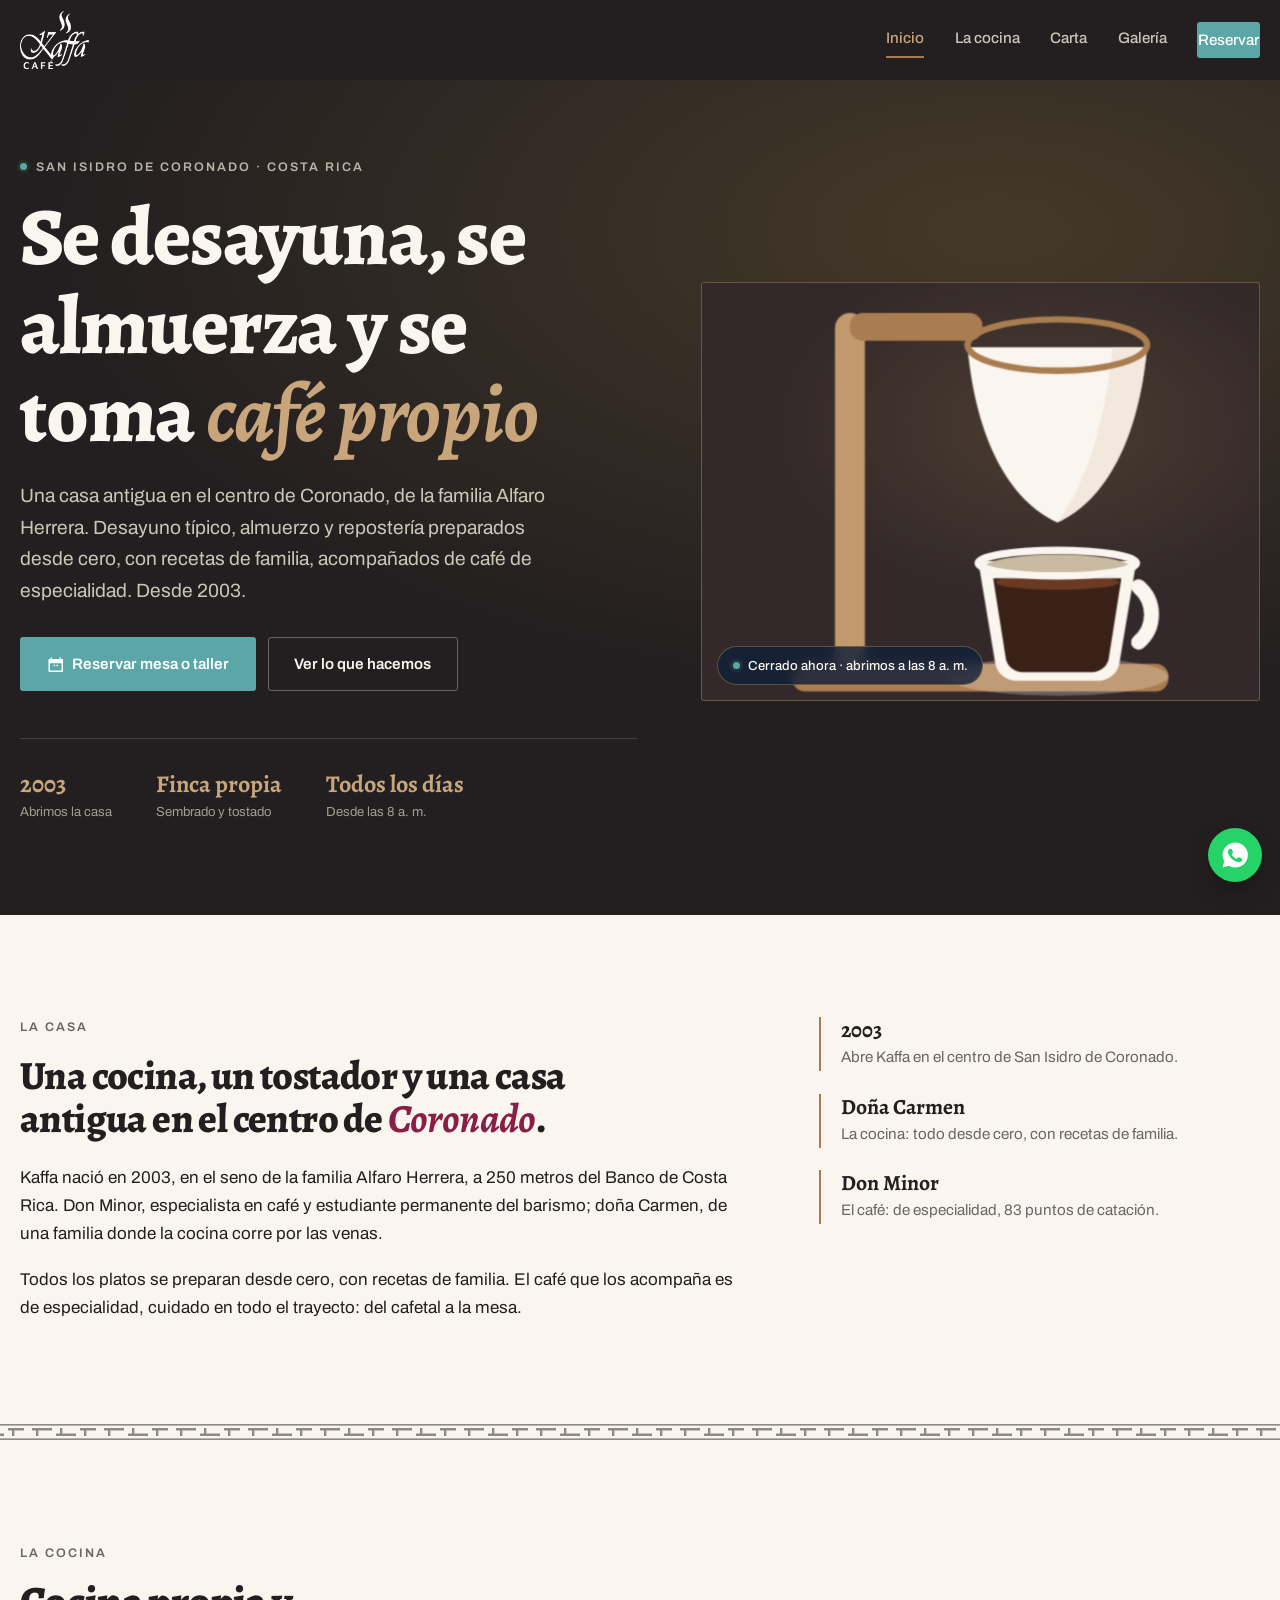
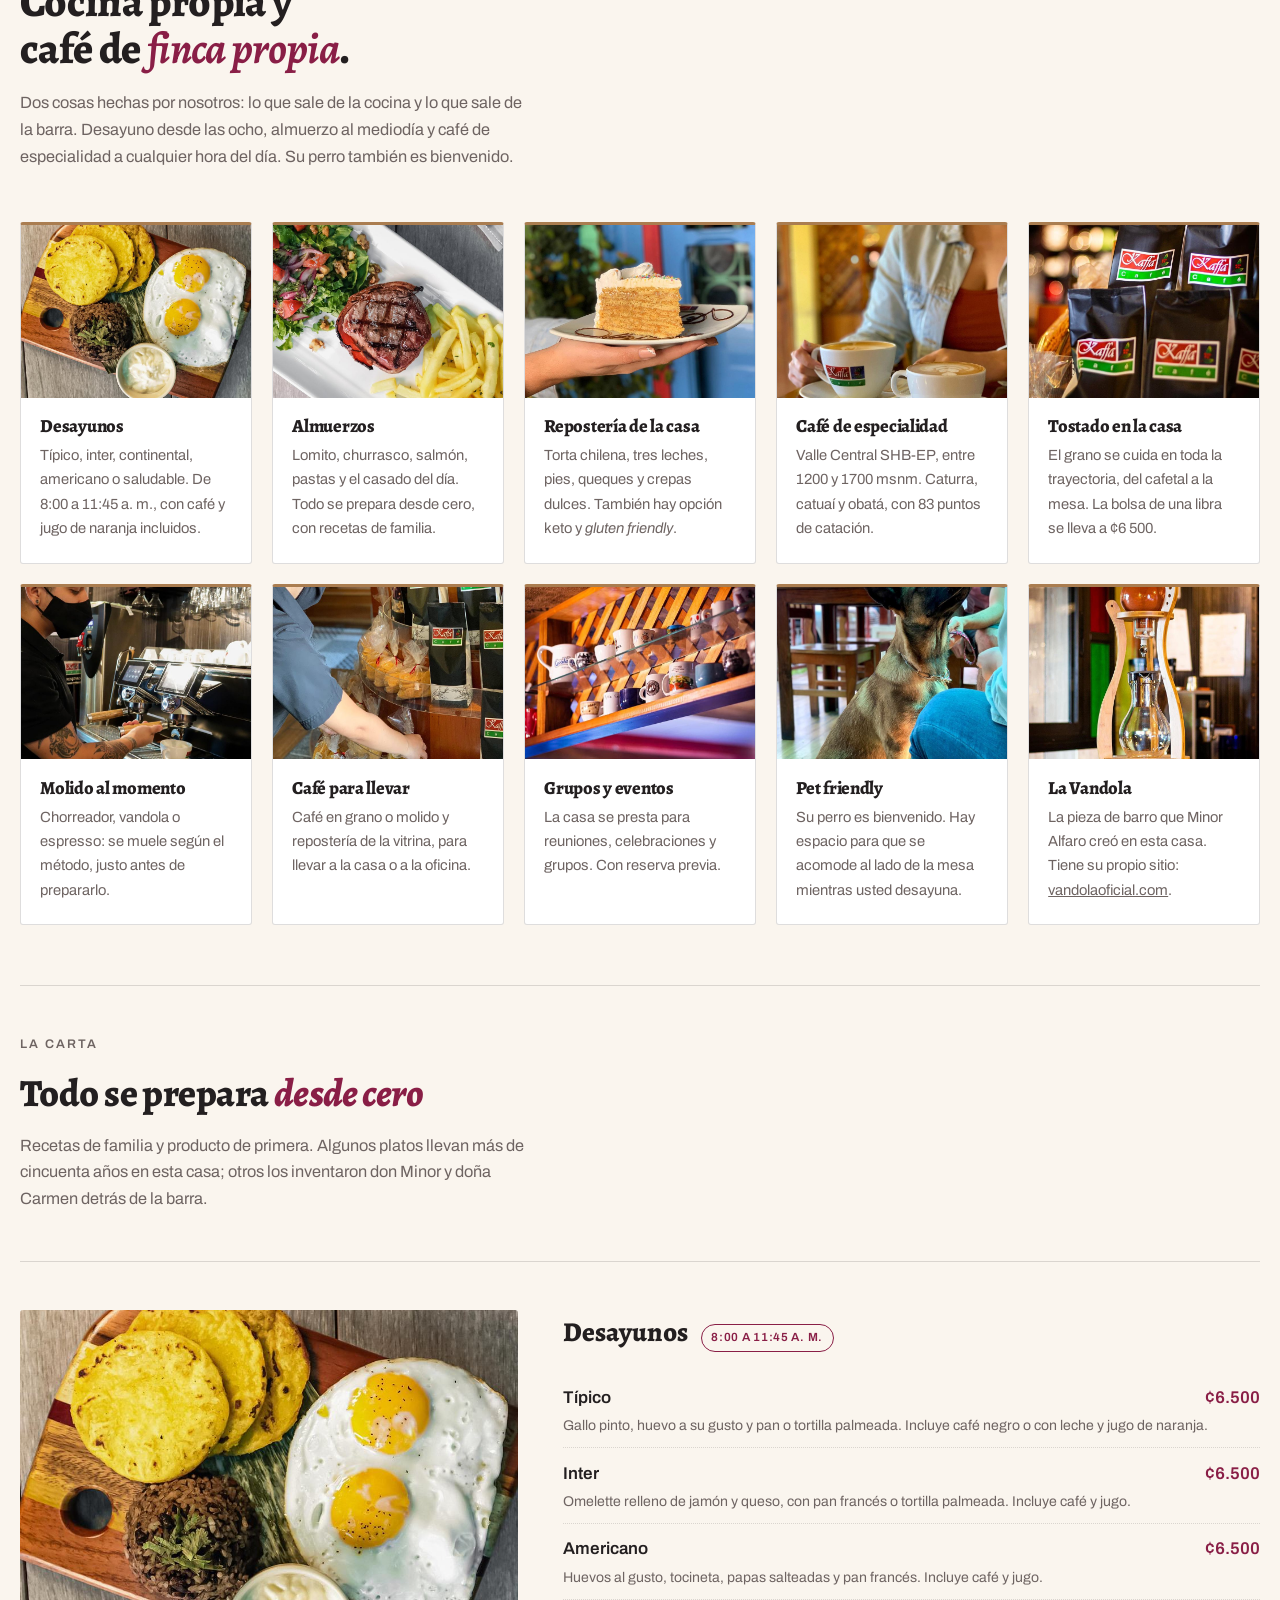
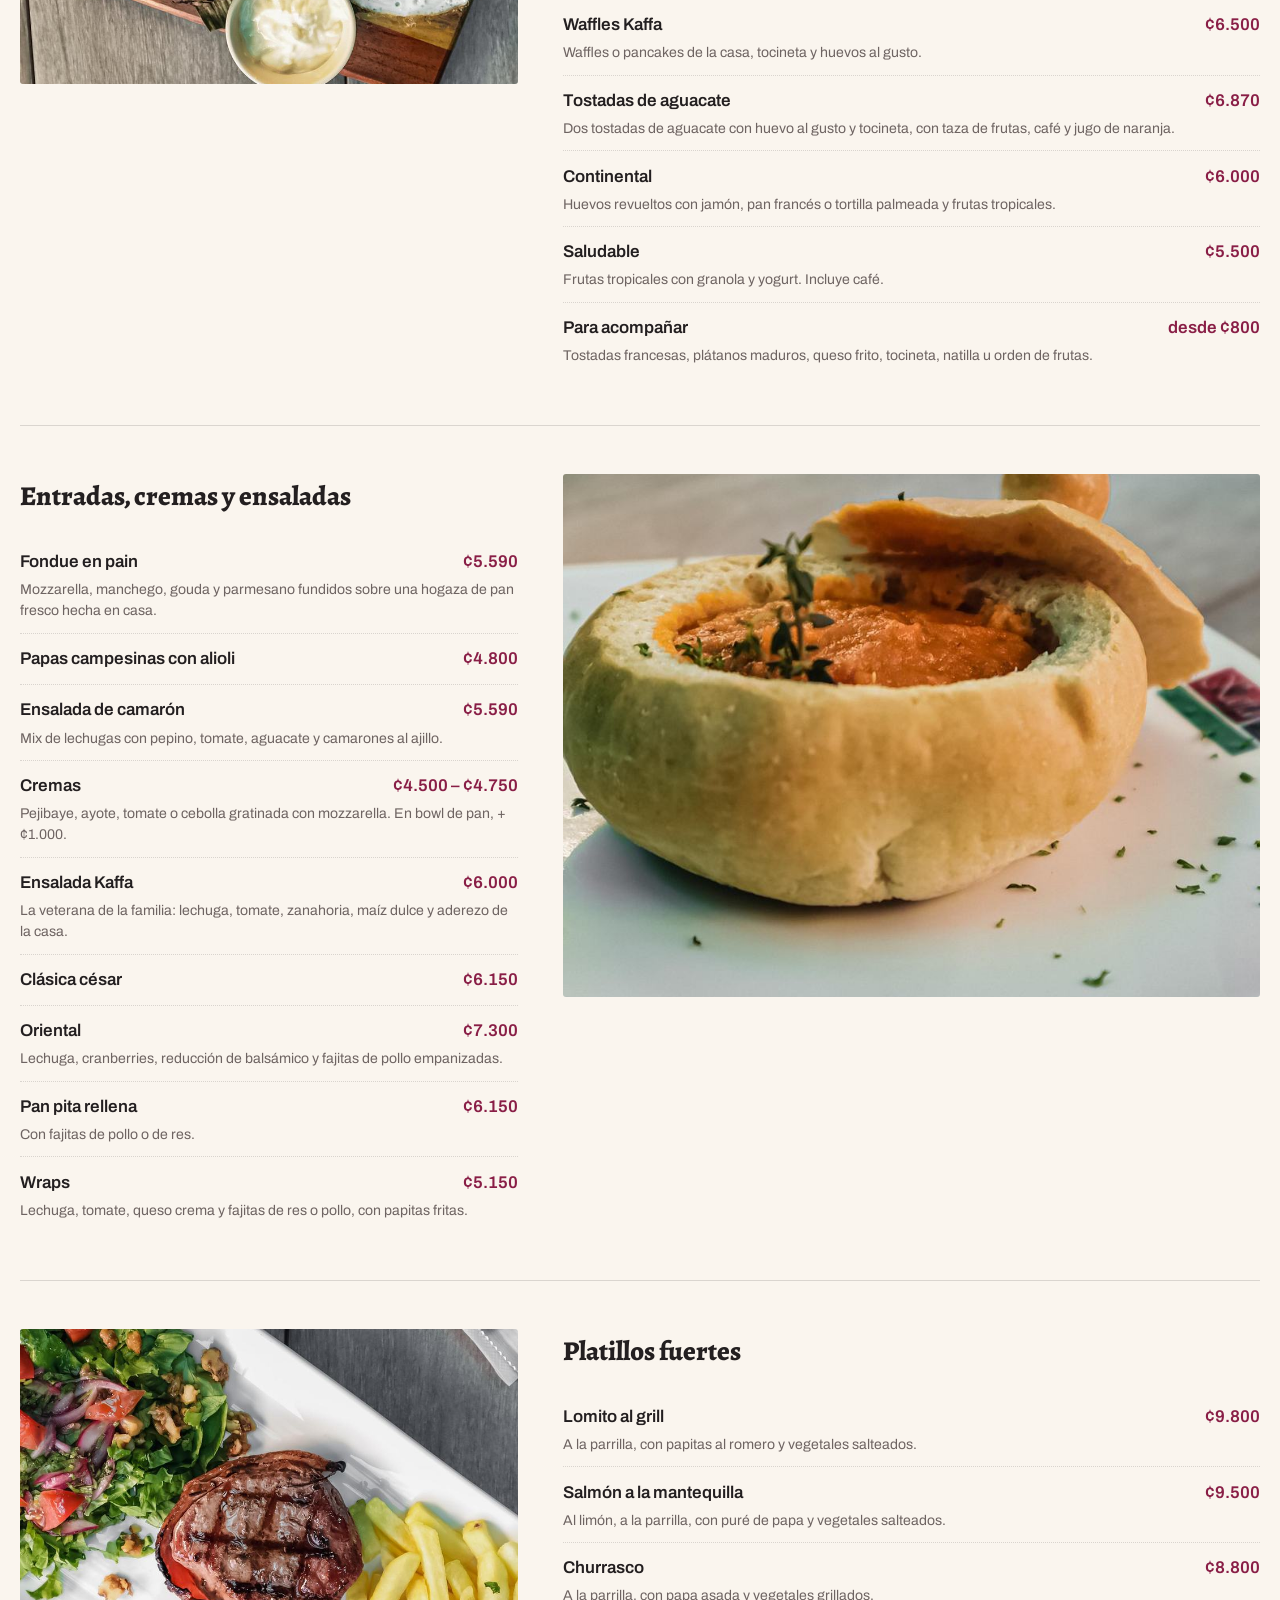
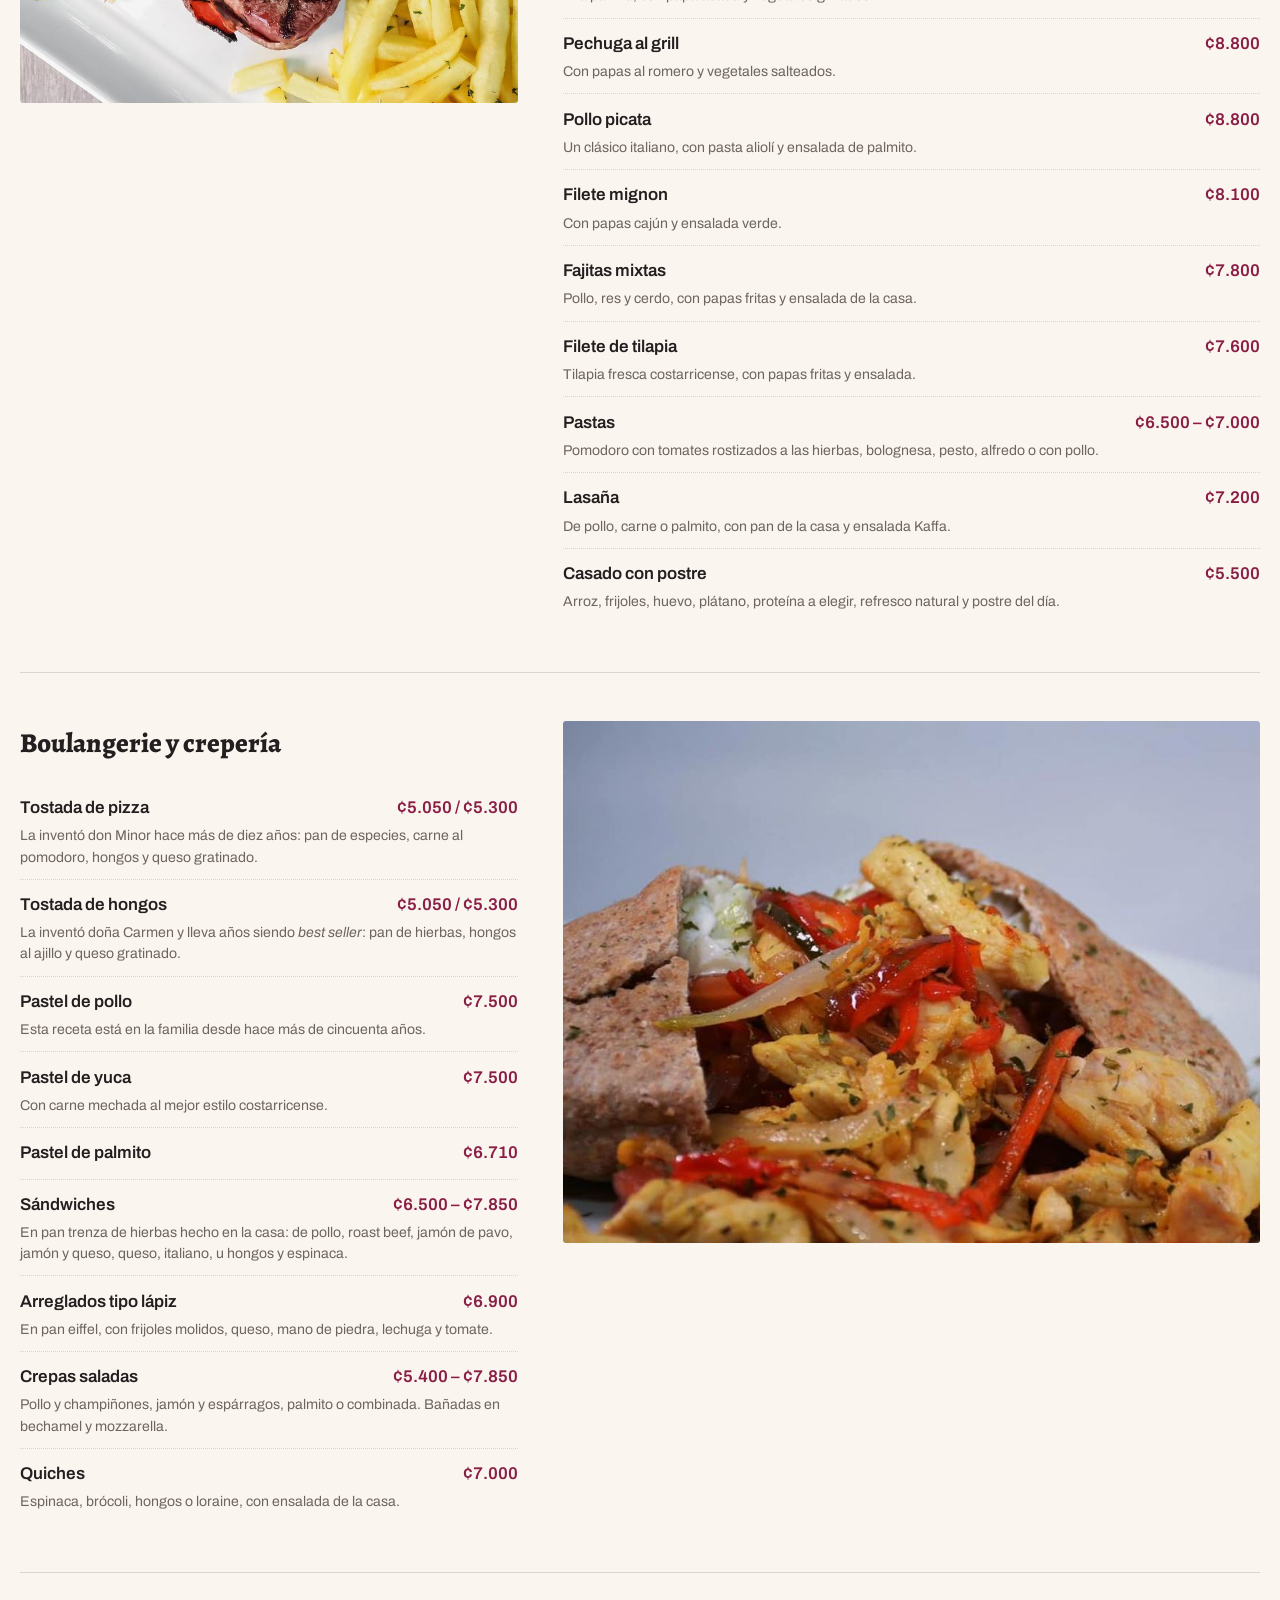
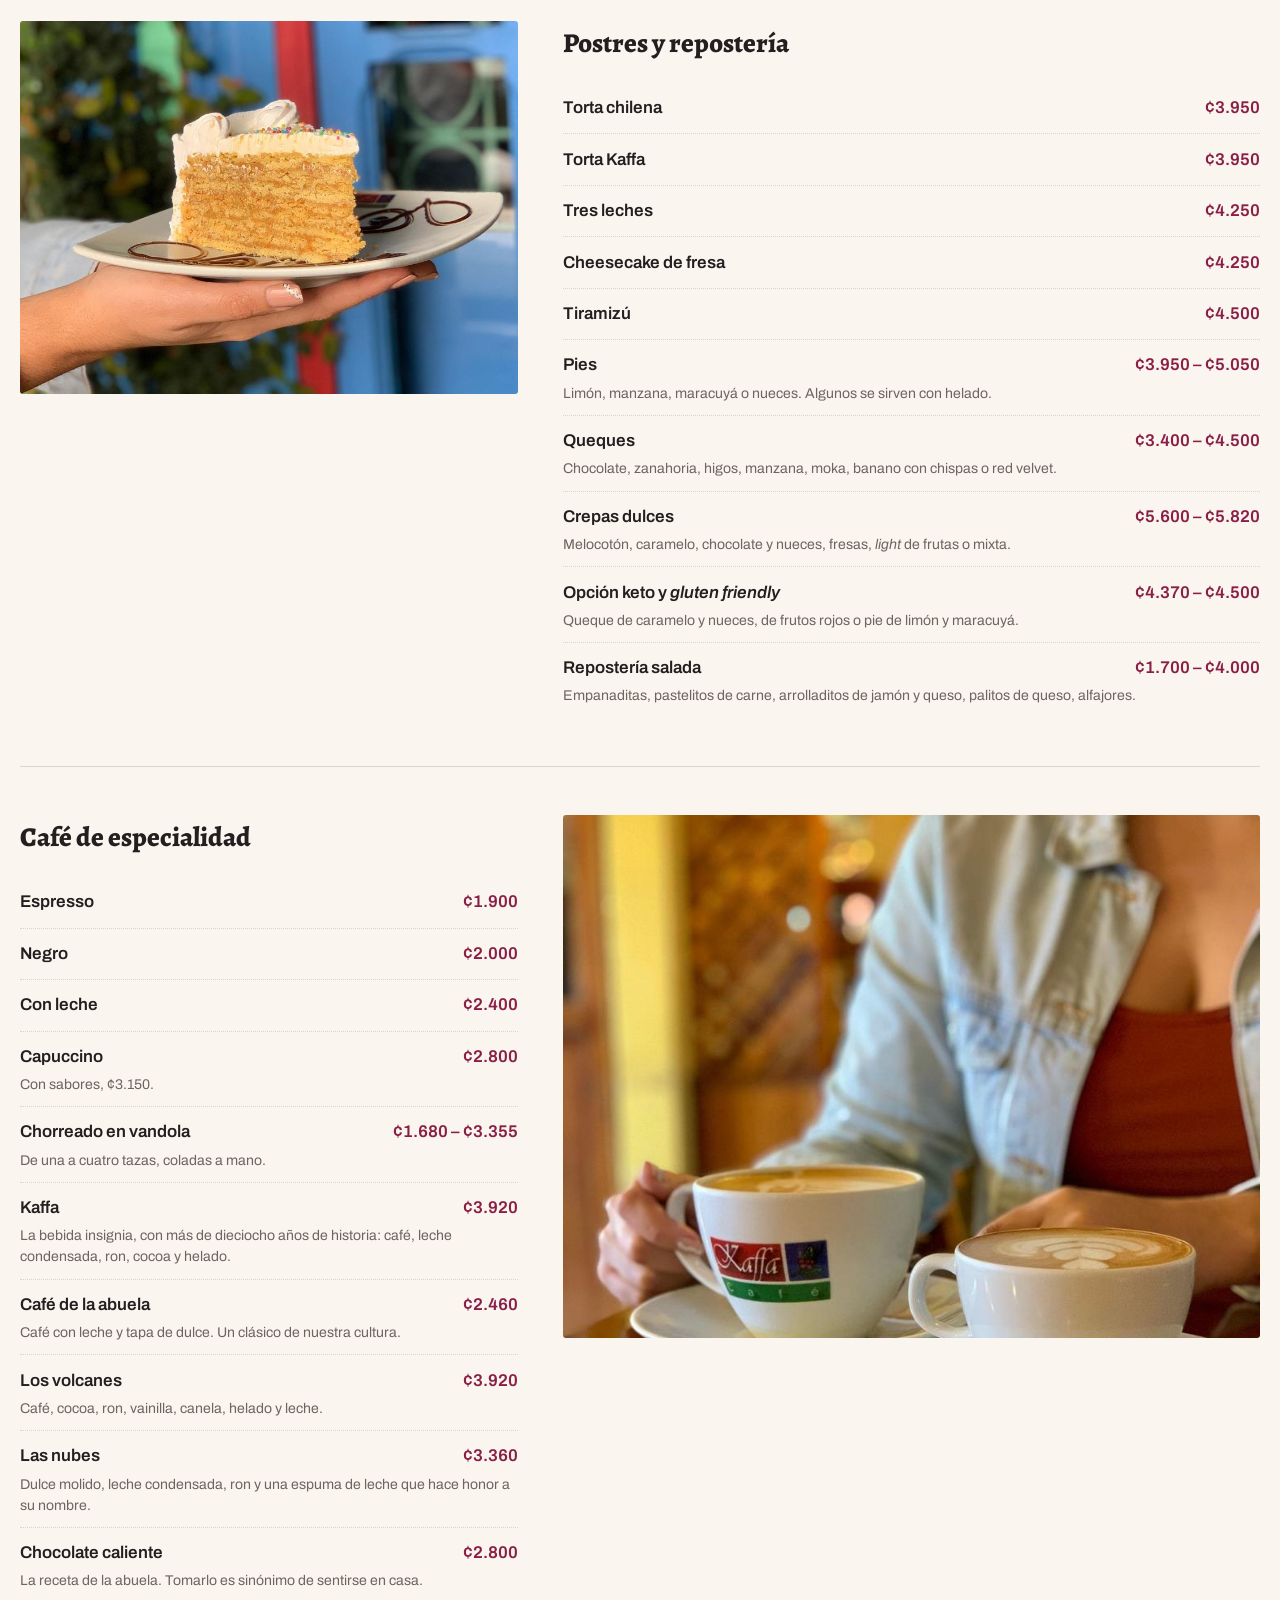
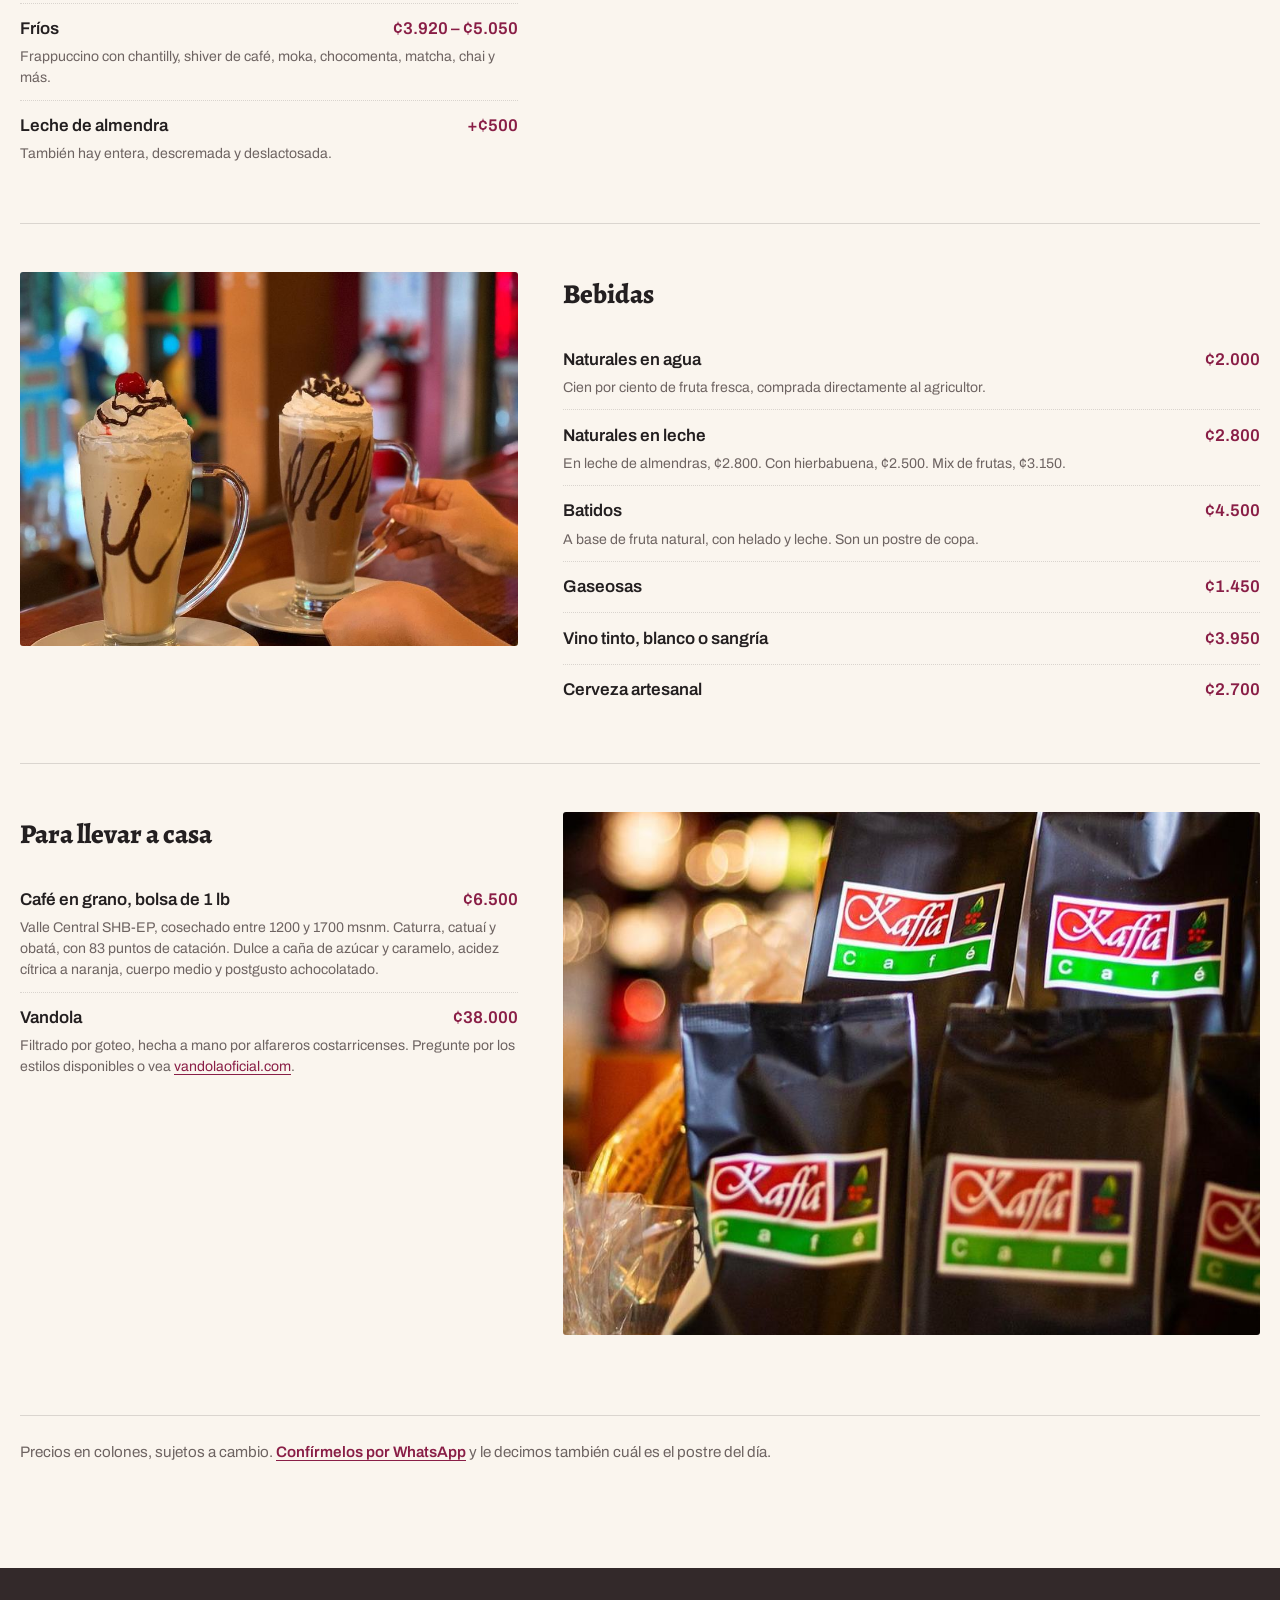
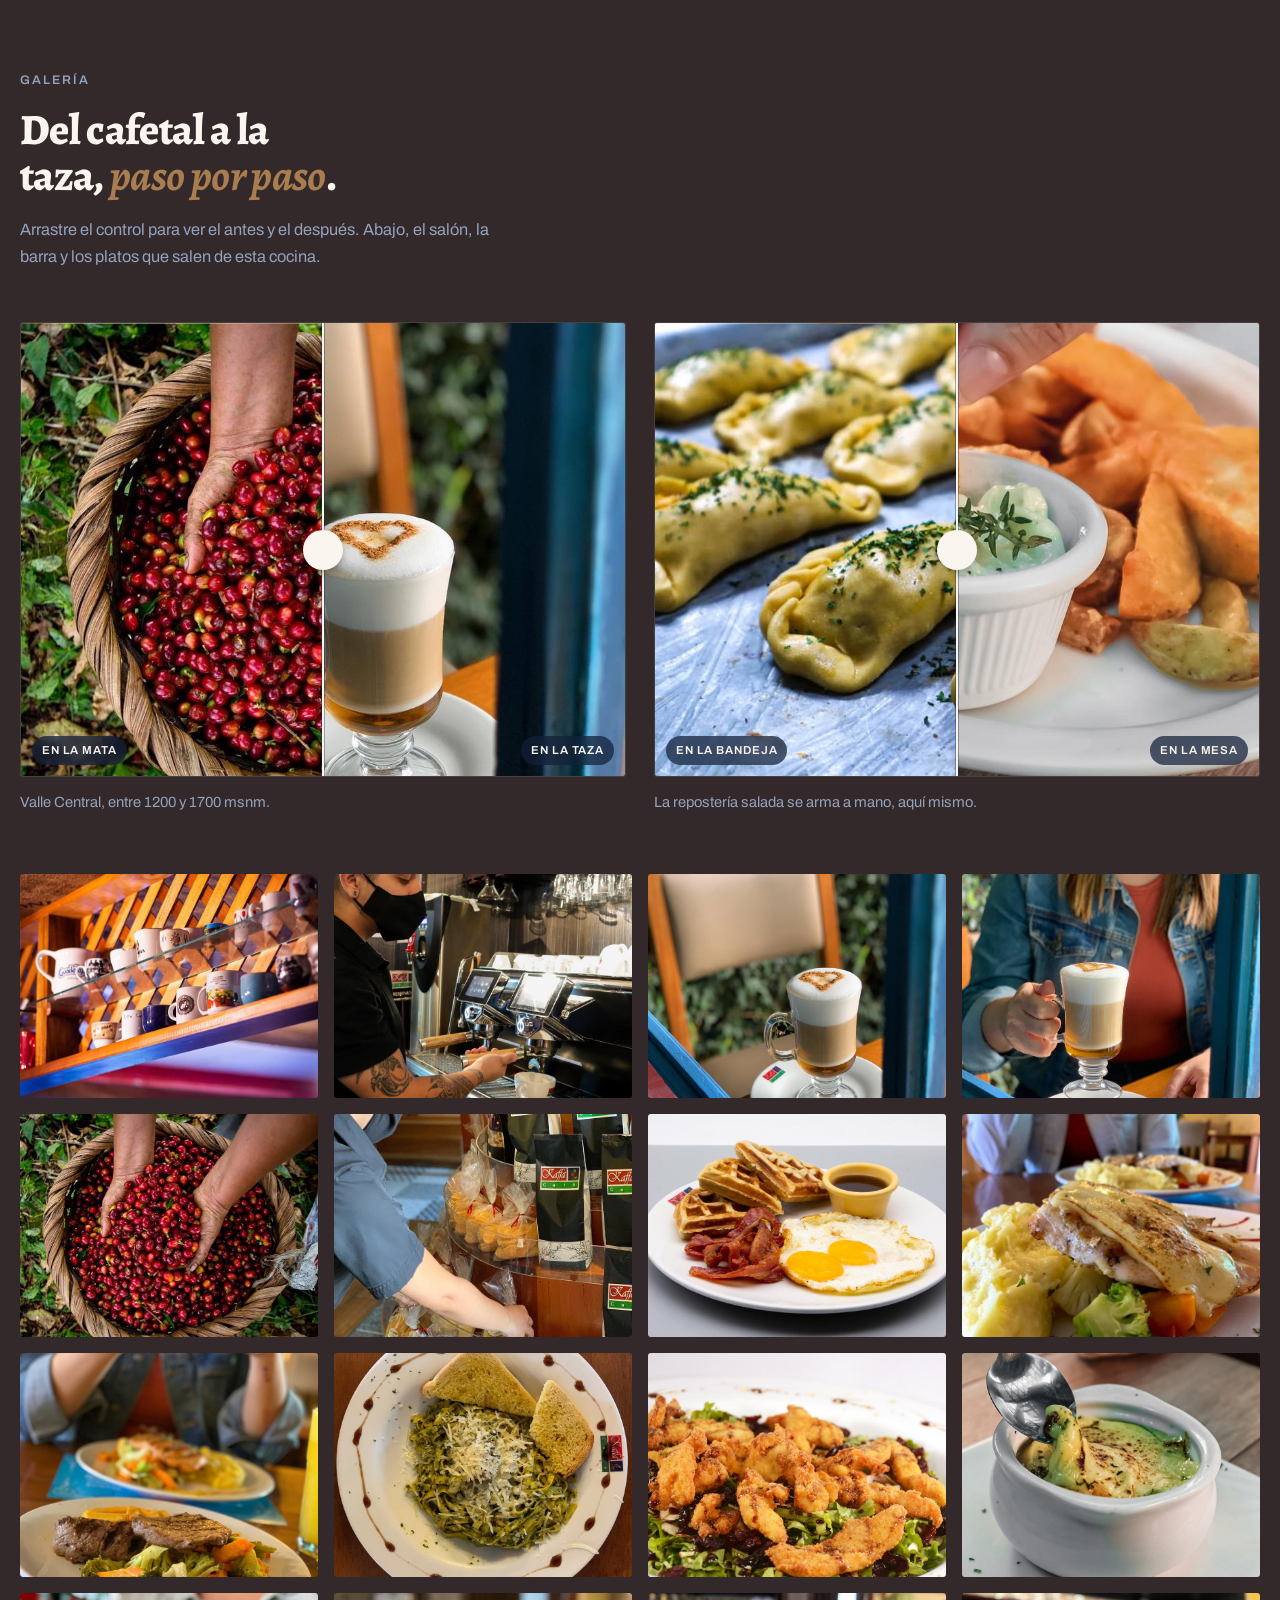
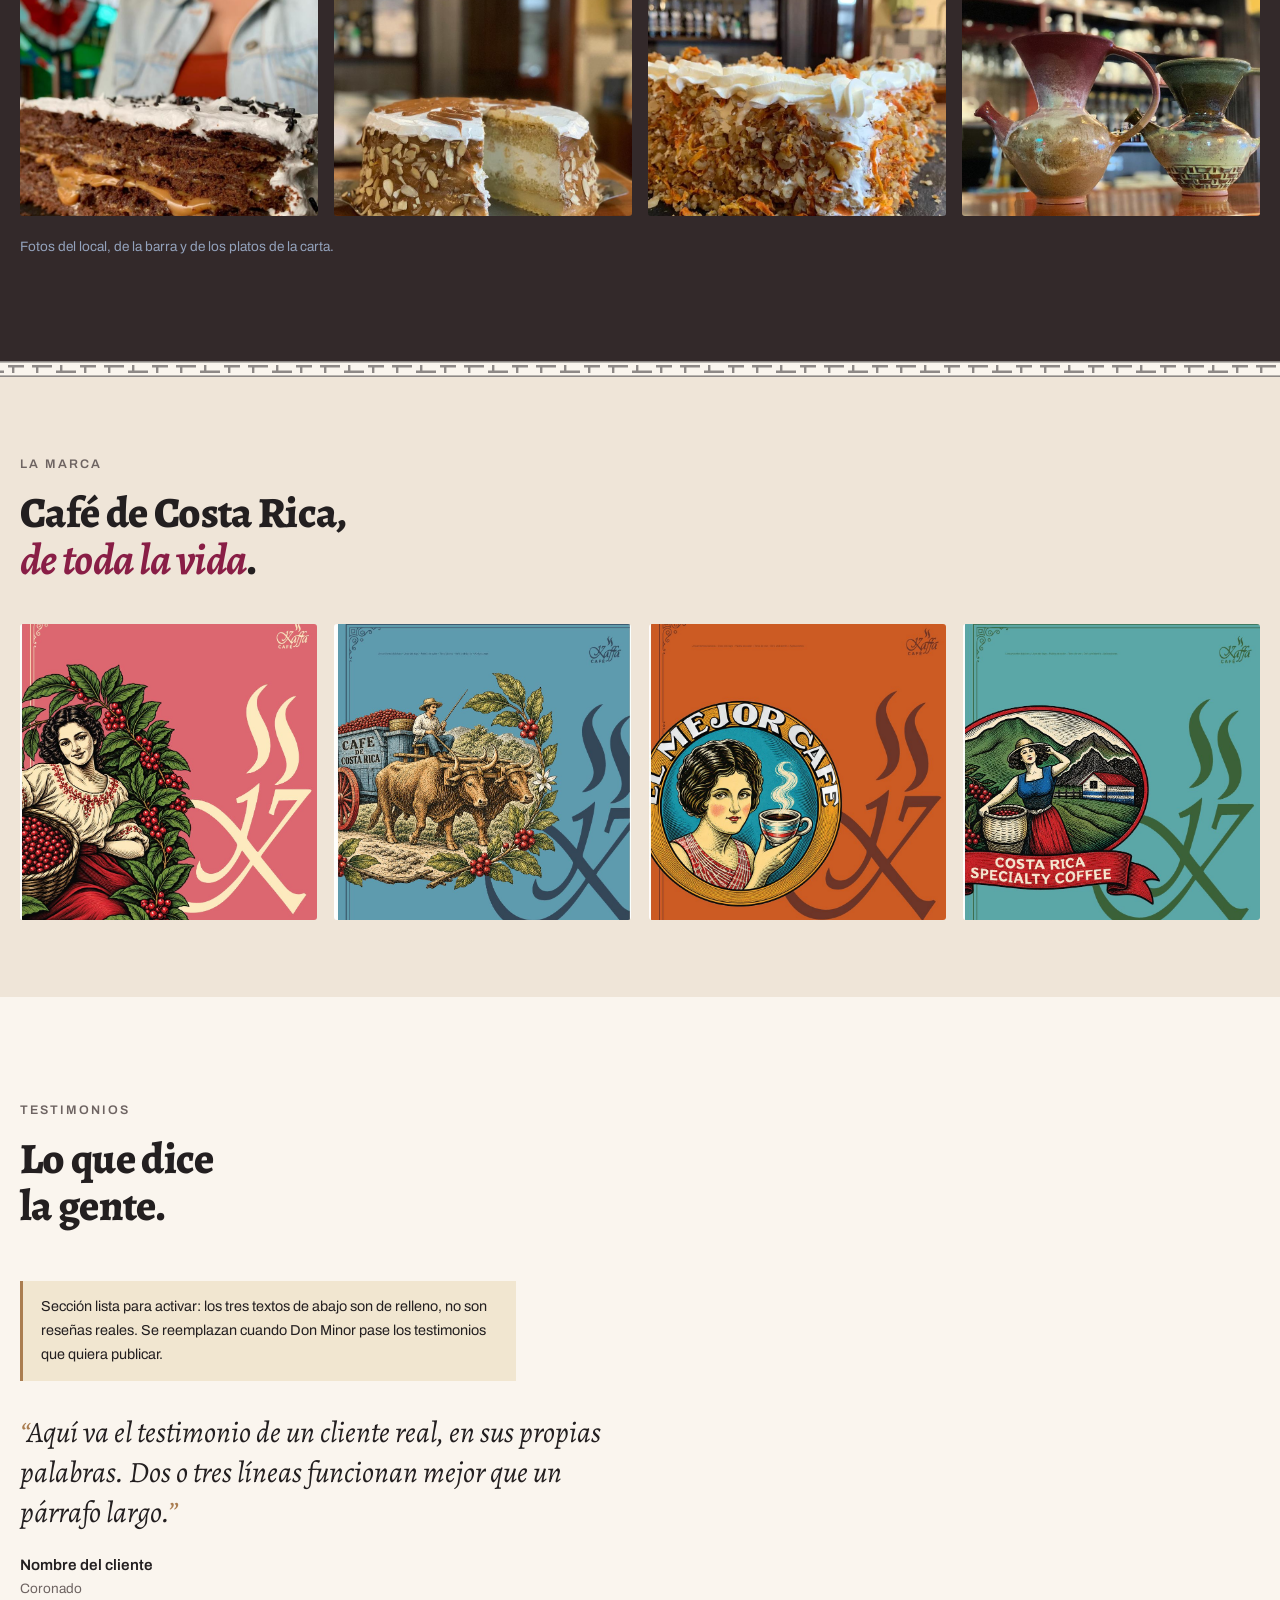
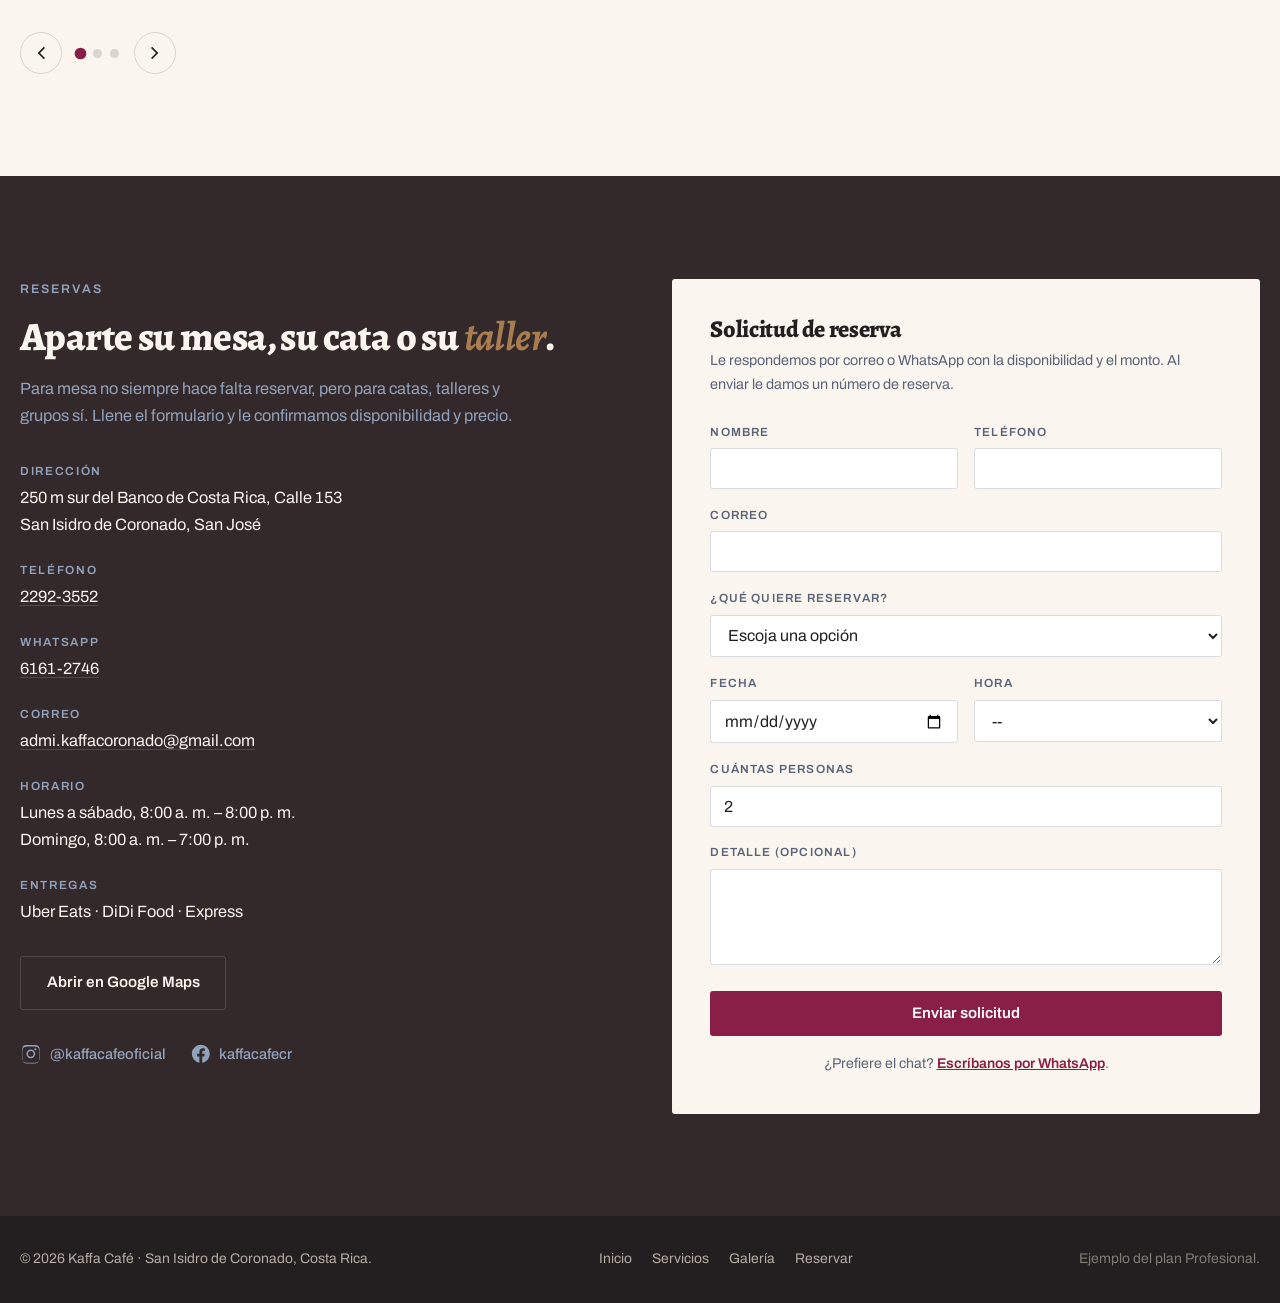
==== index.html @ 851f8b22 "Pone las fotos, la carta y la paleta de verdad de Kaffa Llegaron el menú oficial y las fotos del loc" ====
<!DOCTYPE html>
<html lang="es-CR">
<head>
<meta charset="utf-8">
<meta name="viewport" content="width=device-width, initial-scale=1">

<!-- ====== SEO con metadatos y encabezados por sección (plan Profesional) ====== -->
<title>Kaffa Café — Desayunos, almuerzos y café de finca propia en Coronado</title>
<meta name="description" content="Kaffa Café, en el centro de San Isidro de Coronado desde 2003. Desayunos, almuerzos, repostería y crepería preparados desde cero, con café de especialidad del Valle Central de 83 puntos. Pet friendly. Reservá su mesa en línea.">
<meta name="keywords" content="restaurante Coronado, desayunos San Isidro de Coronado, almuerzo Coronado, café de especialidad Costa Rica, repostería casera, café de finca propia">
<meta name="author" content="Kaffa Café">
<meta name="robots" content="index, follow">
<meta name="theme-color" content="#231F20">
<link rel="canonical" href="https://kaffacafecr.com/">

<meta property="og:type" content="website">
<meta property="og:locale" content="es_CR">
<meta property="og:site_name" content="Kaffa Café">
<meta property="og:title" content="Kaffa Café — Desayunos, almuerzos y café de finca propia">
<meta property="og:description" content="Se desayuna, se almuerza y se toma café de finca propia, en una casa antigua del centro de Coronado. Desde 2003.">
<meta property="og:url" content="https://kaffacafecr.com/">
<meta property="og:image" content="https://kaffacafecr.com/assets/img/og.jpg">
<meta property="og:image:width" content="1200">
<meta property="og:image:height" content="630">
<meta property="og:image:alt" content="Dos tazas de café de Kaffa Café servidas en la barra">
<meta name="twitter:card" content="summary_large_image">
<meta name="twitter:title" content="Kaffa Café — Coronado, Costa Rica">
<meta name="twitter:description" content="Desayunos, almuerzos y repostería de la casa, con café de finca propia. Coronado, Costa Rica.">
<meta name="twitter:image" content="https://kaffacafecr.com/assets/img/og.jpg">

<link rel="icon" href="data:image/svg+xml,%3Csvg xmlns='http://www.w3.org/2000/svg' viewBox='0 0 64 64'%3E%3Crect width='64' height='64' rx='8' fill='%23231F20'/%3E%3Cpath d='M26 46c0-8 8-10 8-16s-6-8-6-14' stroke='%23FAF5EE' stroke-width='4' fill='none' stroke-linecap='round'/%3E%3Cpath d='M38 46c0-8 8-10 8-16s-6-8-6-14' stroke='%23CC5B23' stroke-width='4' fill='none' stroke-linecap='round'/%3E%3C/svg%3E">

<link rel="preconnect" href="https://fonts.googleapis.com">
<link rel="preconnect" href="https://fonts.gstatic.com" crossorigin>
<link href="https://fonts.googleapis.com/css2?family=Alegreya:ital,wght@0,400;0,700;0,800;1,400;1,700&family=Archivo:wght@400;500;600;700&family=Yellowtail&display=swap" rel="stylesheet">
<link rel="stylesheet" href="assets/css/estilos.css">
</head>
<body>

<a class="saltar" href="#inicio">Saltar al contenido</a>


<header class="cabecera" id="cabecera">
  <div class="envoltura cabecera__caja">

    <a class="logo" href="#inicio" aria-label="Kaffa Café, inicio">
      <img src="assets/img/logo.png" alt="Kaffa Café" width="480" height="403">
    </a>

    <!-- Navegación: una entrada por cada sección ampliada del plan. -->
    <nav class="menu" id="menu" aria-label="Secciones del sitio">
      <a href="#inicio" data-nav="inicio">Inicio</a>
      <a href="#servicios" data-nav="servicios">La cocina</a>
      <a href="#carta">Carta</a>
      <a href="#portafolio" data-nav="portafolio">Galería</a>
      <a class="btn btn--verde btn--peque" href="#reservar">Reservar</a>
    </nav>

    <button class="hamburguesa" id="hamburguesa" aria-label="Abrir el menú" aria-expanded="false" aria-controls="menu">
      <i aria-hidden="true"></i>
    </button>

  </div>
</header>

<main>

<!-- ===========================================================
     SECCIÓN AMPLIADA 1 · INICIO
     =========================================================== -->
<section class="seccion seccion--inicio" id="inicio" aria-labelledby="h-inicio">

  <div class="heroe">
    <div class="envoltura heroe__rejilla">

      <div class="heroe__texto">
        <p class="eyebrow"><span class="punto" aria-hidden="true"></span> San Isidro de Coronado · Costa Rica</p>
        <h1 id="h-inicio">Se desayuna, se almuerza y se toma <em>café propio</em></h1>
        <p class="entrada">
          Una casa antigua en el centro de Coronado, de la familia Alfaro Herrera.
          Desayuno típico, almuerzo y repostería preparados desde cero, con recetas
          de familia, acompañados de café de especialidad. Desde 2003.
        </p>

        <div class="acciones">
          <a class="btn btn--verde" href="#reservar">
            <svg class="ico" viewBox="0 0 24 24" aria-hidden="true"><path d="M7 2v2h10V2h2v2h2a1 1 0 0 1 1 1v16a1 1 0 0 1-1 1H3a1 1 0 0 1-1-1V5a1 1 0 0 1 1-1h2V2h2Zm13 8H4v10h16V10Zm-9 2v2H9v-2h2Zm4 0v2h-2v-2h2Z"/></svg>
            Reservar mesa o taller
          </a>
          <a class="btn btn--linea" href="#servicios">Ver lo que hacemos</a>
        </div>

        <ul class="sellos">
          <li><b>2003</b><span>Abrimos la casa</span></li>
          <li><b>Finca propia</b><span>Sembrado y tostado</span></li>
          <li><b>Todos los días</b><span>Desde las 8 a. m.</span></li>
        </ul>
      </div>

      <!-- ===========================================================
           EL CHORREADOR
           La pieza que cuela sola: gotea, la taza se llena y sale el
           vapor. Es la promesa del lugar hecha visible — aquí se
           prepara, ahora mismo. Va en SVG dentro del HTML para que
           herede los colores de la marca y se anime con CSS, sin
           librerías ni imágenes que descargar.
           Con prefers-reduced-motion la taza aparece ya servida.
           =========================================================== -->
      <figure class="heroe__foto">
        <svg class="chorreador" viewBox="70 78 260 195" role="img"
             aria-label="Un chorreador de café goteando sobre una taza servida">

          <defs>
            <clipPath id="dentroTaza">
              <path d="M206 216 h60 l-6 38 a8 8 0 0 1-8 6 h-32 a8 8 0 0 1-8-6 z"/>
            </clipPath>
          </defs>

          <g class="pieza">
            <!-- Soporte de madera -->
            <rect class="madera" x="112" y="256" width="176" height="13" rx="6"/>
            <rect class="madera" x="132" y="92" width="14" height="166" rx="7"/>
            <rect class="madera" x="139" y="92" width="62" height="13" rx="6"/>

            <!-- Aro y bolsita de tela -->
            <path class="tela" d="M194 108 C198 152 214 180 236 190 C258 180 274 152 278 108 Z"/>
            <path class="tela-sombra" d="M236 190 C258 180 274 152 278 108 L262 108 C258 148 248 174 236 190 Z"/>
            <ellipse class="aro" cx="236" cy="107" rx="42" ry="12"/>

            <!-- Taza -->
            <ellipse class="platillo" cx="236" cy="262" rx="52" ry="9"/>
            <path class="asa" d="M274 220 a17 17 0 0 1 0 26"/>
            <path class="taza" d="M199 208 h74 l-8 48 a10 10 0 0 1-10 8 h-38 a10 10 0 0 1-10-8 z"/>
            <ellipse class="taza-dentro" cx="236" cy="211" rx="34" ry="6"/>

            <!-- El café que se va juntando -->
            <g clip-path="url(#dentroTaza)">
              <rect class="liquido" x="200" y="212" width="72" height="60"/>
              <ellipse class="crema-cafe" cx="236" cy="218" rx="29" ry="3.5"/>
              <!-- La onda del impacto, recortada dentro de la taza. -->
              <ellipse class="onda" cx="236" cy="218" rx="13" ry="2.8"/>
            </g>

            <ellipse class="taza-borde" cx="236" cy="209" rx="37" ry="6"/>

            <!-- Vapor: sale cuando la taza ya tiene algo -->
            <g class="vapor" aria-hidden="true">
              <path class="vaho vaho--1" d="M222 198 c-7-13 7-20 0-33"/>
              <path class="vaho vaho--2" d="M236 194 c-8-15 8-23 0-38"/>
              <path class="vaho vaho--3" d="M250 198 c-7-13 7-20 0-33"/>
            </g>

            <!-- Las gotas -->
            <g aria-hidden="true">
              <ellipse class="gota gota--1" cx="236" cy="193" rx="3.2" ry="4.6"/>
              <ellipse class="gota gota--2" cx="236" cy="193" rx="3.2" ry="4.6"/>
              <ellipse class="gota gota--3" cx="236" cy="193" rx="3.2" ry="4.6"/>
            </g>
          </g>
        </svg>

        <!-- Qué se está sirviendo a esta hora. Lo calcula el JS con la hora
             de Costa Rica; si el JS no corre, no estorba. -->
        <figcaption class="ahora" id="ahora" hidden>
          <span class="punto" aria-hidden="true"></span><span id="ahoraTexto"></span>
        </figcaption>
      </figure>

    </div>
  </div>

  <!-- Bloque ampliado dentro de Inicio: la historia corta -->
  <div class="bloque">
    <div class="envoltura historia">
      <div class="historia__texto">
        <p class="eyebrow">La casa</p>
        <h2>Una cocina, un tostador y una casa antigua en el centro de <em>Coronado</em>.</h2>
        <p>
          Kaffa nació en 2003, en el seno de la familia Alfaro Herrera, a 250 metros
          del Banco de Costa Rica. Don Minor, especialista en café y estudiante
          permanente del barismo; doña Carmen, de una familia donde la cocina corre
          por las venas.
        </p>
        <p>
          Todos los platos se preparan desde cero, con recetas de familia. El café
          que los acompaña es de especialidad, cuidado en todo el trayecto: del
          cafetal a la mesa.
        </p>
      </div>

      <ul class="hitos">
        <li>
          <b>2003</b>
          <span>Abre Kaffa en el centro de San Isidro de Coronado.</span>
        </li>
        <li>
          <b>Doña Carmen</b>
          <span>La cocina: todo desde cero, con recetas de familia.</span>
        </li>
        <li>
          <b>Don Minor</b>
          <span>El café: de especialidad, 83 puntos de catación.</span>
        </li>
      </ul>
    </div>
  </div>

</section>

<span class="greca" aria-hidden="true"></span>

<!-- ===========================================================
     SECCIÓN AMPLIADA 2 · SERVICIOS (10 con foto y descripción)
     =========================================================== -->
<section class="seccion bloque" id="servicios" aria-labelledby="h-servicios">
  <div class="envoltura">

    <header class="bloque__intro bloque__intro--ancho">
      <p class="eyebrow">La cocina</p>
      <h2 id="h-servicios">Cocina propia y café de <em>finca propia</em>.</h2>
      <p class="bajada">
        Dos cosas hechas por nosotros: lo que sale de la cocina y lo que sale de la
        barra. Desayuno desde las ocho, almuerzo al mediodía y café de especialidad
        a cualquier hora del día. Su perro también es bienvenido.
      </p>
    </header>

    <div class="servicios">

      <article class="servicio">
        <figure><img src="assets/img/desayuno-tipico.jpg" alt="Desayuno típico de Kaffa: gallo pinto, huevos, tortilla palmeada y natilla" width="880" height="660" loading="lazy"></figure>
        <div class="servicio__cuerpo">
          <h3>Desayunos</h3>
          <p>Típico, inter, continental, americano o saludable. De 8:00 a 11:45&nbsp;a.&nbsp;m., con café y jugo de naranja incluidos.</p>
        </div>
      </article>

      <article class="servicio">
        <figure><img src="assets/img/filete-mignon.jpg" alt="Filete mignon con papas cajún y ensalada verde" width="880" height="660" loading="lazy"></figure>
        <div class="servicio__cuerpo">
          <h3>Almuerzos</h3>
          <p>Lomito, churrasco, salmón, pastas y el casado del día. Todo se prepara desde cero, con recetas de familia.</p>
        </div>
      </article>

      <article class="servicio">
        <figure><img src="assets/img/torta-chilena.jpg" alt="Rebanada de torta chilena servida en Kaffa Café" width="880" height="660" loading="lazy"></figure>
        <div class="servicio__cuerpo">
          <h3>Repostería de la casa</h3>
          <p>Torta chilena, tres leches, pies, queques y crepas dulces. También hay opción keto y <i>gluten friendly</i>.</p>
        </div>
      </article>

      <article class="servicio">
        <figure><img src="assets/img/cafe-tazas.jpg" alt="Dos tazas de café de Kaffa con arte en la leche" width="880" height="660" loading="lazy"></figure>
        <div class="servicio__cuerpo">
          <h3>Café de especialidad</h3>
          <p>Valle Central SHB-EP, entre 1200 y 1700&nbsp;msnm. Caturra, catuaí y obatá, con 83 puntos de catación.</p>
        </div>
      </article>

      <article class="servicio">
        <figure><img src="assets/img/cafe-bolsas.jpg" alt="Bolsas de café Kaffa listas para llevar" width="880" height="660" loading="lazy"></figure>
        <div class="servicio__cuerpo">
          <h3>Tostado en la casa</h3>
          <p>El grano se cuida en toda la trayectoria, del cafetal a la mesa. La bolsa de una libra se lleva a ¢6&nbsp;500.</p>
        </div>
      </article>

      <article class="servicio">
        <figure><img src="assets/img/barra-barista.jpg" alt="Barista preparando un espresso en la barra de Kaffa" width="880" height="660" loading="lazy"></figure>
        <div class="servicio__cuerpo">
          <h3>Molido al momento</h3>
          <p>Chorreador, vandola o espresso: se muele según el método, justo antes de prepararlo.</p>
        </div>
      </article>

      <article class="servicio">
        <figure><img src="assets/img/tienda-vitrina.jpg" alt="Vitrina de Kaffa con bolsas de café y repostería" width="880" height="660" loading="lazy"></figure>
        <div class="servicio__cuerpo">
          <h3>Café para llevar</h3>
          <p>Café en grano o molido y repostería de la vitrina, para llevar a la casa o a la oficina.</p>
        </div>
      </article>

      <article class="servicio">
        <figure><img src="assets/img/local-tazas.jpg" alt="Estante de tazas en el salón de Kaffa Café" width="880" height="660" loading="lazy"></figure>
        <div class="servicio__cuerpo">
          <h3>Grupos y eventos</h3>
          <p>La casa se presta para reuniones, celebraciones y grupos. Con reserva previa.</p>
        </div>
      </article>

      <article class="servicio">
        <figure><img src="assets/img/pet-friendly.jpg" alt="Un perro acompañando a su familia en el salón de Kaffa Café" width="880" height="660" loading="lazy"></figure>
        <div class="servicio__cuerpo">
          <h3>Pet friendly</h3>
          <p>Su perro es bienvenido. Hay espacio para que se acomode al lado de la mesa mientras usted desayuna.</p>
        </div>
      </article>

      <article class="servicio">
        <figure><img src="assets/img/vandola-soporte.jpg" alt="Vandola de barro sobre su soporte de madera" width="880" height="660" loading="lazy"></figure>
        <div class="servicio__cuerpo">
          <h3>La Vandola</h3>
          <p>La pieza de barro que Minor Alfaro creó en esta casa. Tiene su propio sitio: <a href="https://vandolaoficial.com" target="_blank" rel="noopener">vandolaoficial.com</a>.</p>
        </div>
      </article>

    </div>

    <!-- ===========================================================
         LA CARTA
         Platos, descripciones y precios tomados del menú oficial de
         Kaffa (FINAL AF_KaffaMenu v3). Los precios están en colones y
         cambian: por eso el pie remite a WhatsApp para confirmarlos.
         =========================================================== -->
    <div class="carta" id="carta">

      <header class="carta__intro">
        <p class="eyebrow">La carta</p>
        <h3>Todo se prepara <em>desde cero</em></h3>
        <p class="bajada">
          Recetas de familia y producto de primera. Algunos platos llevan más de
          cincuenta años en esta casa; otros los inventaron don Minor y doña Carmen
          detrás de la barra.
        </p>
      </header>

    <div class="carta__seccion" id="carta-desayunos">
      <figure class="carta__foto"><img src="assets/img/desayuno-tipico.jpg" alt="Desayuno típico de Kaffa: gallo pinto, huevos fritos, tortillas palmeadas y natilla" width="880" height="660" loading="lazy"></figure>
      <div class="carta__lista">
        <h4>Desayunos<span class="carta__horario">8:00 a 11:45 a.&nbsp;m.</span></h4>
        <ul class="platos">
        <li><span class="plato__nombre">Típico</span><span class="plato__precio">¢6.500</span><span class="plato__nota">Gallo pinto, huevo a su gusto y pan o tortilla palmeada. Incluye café negro o con leche y jugo de naranja.</span></li>
        <li><span class="plato__nombre">Inter</span><span class="plato__precio">¢6.500</span><span class="plato__nota">Omelette relleno de jamón y queso, con pan francés o tortilla palmeada. Incluye café y jugo.</span></li>
        <li><span class="plato__nombre">Americano</span><span class="plato__precio">¢6.500</span><span class="plato__nota">Huevos al gusto, tocineta, papas salteadas y pan francés. Incluye café y jugo.</span></li>
        <li><span class="plato__nombre">Waffles Kaffa</span><span class="plato__precio">¢6.500</span><span class="plato__nota">Waffles o pancakes de la casa, tocineta y huevos al gusto.</span></li>
        <li><span class="plato__nombre">Tostadas de aguacate</span><span class="plato__precio">¢6.870</span><span class="plato__nota">Dos tostadas de aguacate con huevo al gusto y tocineta, con taza de frutas, café y jugo de naranja.</span></li>
        <li><span class="plato__nombre">Continental</span><span class="plato__precio">¢6.000</span><span class="plato__nota">Huevos revueltos con jamón, pan francés o tortilla palmeada y frutas tropicales.</span></li>
        <li><span class="plato__nombre">Saludable</span><span class="plato__precio">¢5.500</span><span class="plato__nota">Frutas tropicales con granola y yogurt. Incluye café.</span></li>
        <li><span class="plato__nombre">Para acompañar</span><span class="plato__precio">desde ¢800</span><span class="plato__nota">Tostadas francesas, plátanos maduros, queso frito, tocineta, natilla u orden de frutas.</span></li>
        </ul>
      </div>
    </div>
    <div class="carta__seccion" id="carta-entradas">
      <figure class="carta__foto"><img src="assets/img/fondue-pain.jpg" alt="Fondue de quesos servido dentro de una hogaza de pan de la casa" width="880" height="660" loading="lazy"></figure>
      <div class="carta__lista">
        <h4>Entradas, cremas y ensaladas</h4>
        <ul class="platos">
        <li><span class="plato__nombre">Fondue en pain</span><span class="plato__precio">¢5.590</span><span class="plato__nota">Mozzarella, manchego, gouda y parmesano fundidos sobre una hogaza de pan fresco hecha en casa.</span></li>
        <li><span class="plato__nombre">Papas campesinas con alioli</span><span class="plato__precio">¢4.800</span></li>
        <li><span class="plato__nombre">Ensalada de camarón</span><span class="plato__precio">¢5.590</span><span class="plato__nota">Mix de lechugas con pepino, tomate, aguacate y camarones al ajillo.</span></li>
        <li><span class="plato__nombre">Cremas</span><span class="plato__precio">¢4.500 – ¢4.750</span><span class="plato__nota">Pejibaye, ayote, tomate o cebolla gratinada con mozzarella. En bowl de pan, +¢1.000.</span></li>
        <li><span class="plato__nombre">Ensalada Kaffa</span><span class="plato__precio">¢6.000</span><span class="plato__nota">La veterana de la familia: lechuga, tomate, zanahoria, maíz dulce y aderezo de la casa.</span></li>
        <li><span class="plato__nombre">Clásica césar</span><span class="plato__precio">¢6.150</span></li>
        <li><span class="plato__nombre">Oriental</span><span class="plato__precio">¢7.300</span><span class="plato__nota">Lechuga, cranberries, reducción de balsámico y fajitas de pollo empanizadas.</span></li>
        <li><span class="plato__nombre">Pan pita rellena</span><span class="plato__precio">¢6.150</span><span class="plato__nota">Con fajitas de pollo o de res.</span></li>
        <li><span class="plato__nombre">Wraps</span><span class="plato__precio">¢5.150</span><span class="plato__nota">Lechuga, tomate, queso crema y fajitas de res o pollo, con papitas fritas.</span></li>
        </ul>
      </div>
    </div>
    <div class="carta__seccion" id="carta-fuertes">
      <figure class="carta__foto"><img src="assets/img/filete-mignon.jpg" alt="Filete mignon a la parrilla con papas cajún y ensalada verde" width="880" height="660" loading="lazy"></figure>
      <div class="carta__lista">
        <h4>Platillos fuertes</h4>
        <ul class="platos">
        <li><span class="plato__nombre">Lomito al grill</span><span class="plato__precio">¢9.800</span><span class="plato__nota">A la parrilla, con papitas al romero y vegetales salteados.</span></li>
        <li><span class="plato__nombre">Salmón a la mantequilla</span><span class="plato__precio">¢9.500</span><span class="plato__nota">Al limón, a la parrilla, con puré de papa y vegetales salteados.</span></li>
        <li><span class="plato__nombre">Churrasco</span><span class="plato__precio">¢8.800</span><span class="plato__nota">A la parrilla, con papa asada y vegetales grillados.</span></li>
        <li><span class="plato__nombre">Pechuga al grill</span><span class="plato__precio">¢8.800</span><span class="plato__nota">Con papas al romero y vegetales salteados.</span></li>
        <li><span class="plato__nombre">Pollo picata</span><span class="plato__precio">¢8.800</span><span class="plato__nota">Un clásico italiano, con pasta aliolí y ensalada de palmito.</span></li>
        <li><span class="plato__nombre">Filete mignon</span><span class="plato__precio">¢8.100</span><span class="plato__nota">Con papas cajún y ensalada verde.</span></li>
        <li><span class="plato__nombre">Fajitas mixtas</span><span class="plato__precio">¢7.800</span><span class="plato__nota">Pollo, res y cerdo, con papas fritas y ensalada de la casa.</span></li>
        <li><span class="plato__nombre">Filete de tilapia</span><span class="plato__precio">¢7.600</span><span class="plato__nota">Tilapia fresca costarricense, con papas fritas y ensalada.</span></li>
        <li><span class="plato__nombre">Pastas</span><span class="plato__precio">¢6.500 – ¢7.000</span><span class="plato__nota">Pomodoro con tomates rostizados a las hierbas, bolognesa, pesto, alfredo o con pollo.</span></li>
        <li><span class="plato__nombre">Lasaña</span><span class="plato__precio">¢7.200</span><span class="plato__nota">De pollo, carne o palmito, con pan de la casa y ensalada Kaffa.</span></li>
        <li><span class="plato__nombre">Casado con postre</span><span class="plato__precio">¢5.500</span><span class="plato__nota">Arroz, frijoles, huevo, plátano, proteína a elegir, refresco natural y postre del día.</span></li>
        </ul>
      </div>
    </div>
    <div class="carta__seccion" id="carta-boulangerie">
      <figure class="carta__foto"><img src="assets/img/pan-pita.jpg" alt="Crepa rellena de fajitas de pollo con pimientos" width="880" height="660" loading="lazy"></figure>
      <div class="carta__lista">
        <h4>Boulangerie y crepería</h4>
        <ul class="platos">
        <li><span class="plato__nombre">Tostada de pizza</span><span class="plato__precio">¢5.050 / ¢5.300</span><span class="plato__nota">La inventó don Minor hace más de diez años: pan de especies, carne al pomodoro, hongos y queso gratinado.</span></li>
        <li><span class="plato__nombre">Tostada de hongos</span><span class="plato__precio">¢5.050 / ¢5.300</span><span class="plato__nota">La inventó doña Carmen y lleva años siendo <i>best seller</i>: pan de hierbas, hongos al ajillo y queso gratinado.</span></li>
        <li><span class="plato__nombre">Pastel de pollo</span><span class="plato__precio">¢7.500</span><span class="plato__nota">Esta receta está en la familia desde hace más de cincuenta años.</span></li>
        <li><span class="plato__nombre">Pastel de yuca</span><span class="plato__precio">¢7.500</span><span class="plato__nota">Con carne mechada al mejor estilo costarricense.</span></li>
        <li><span class="plato__nombre">Pastel de palmito</span><span class="plato__precio">¢6.710</span></li>
        <li><span class="plato__nombre">Sándwiches</span><span class="plato__precio">¢6.500 – ¢7.850</span><span class="plato__nota">En pan trenza de hierbas hecho en la casa: de pollo, roast beef, jamón de pavo, jamón y queso, queso, italiano, u hongos y espinaca.</span></li>
        <li><span class="plato__nombre">Arreglados tipo lápiz</span><span class="plato__precio">¢6.900</span><span class="plato__nota">En pan eiffel, con frijoles molidos, queso, mano de piedra, lechuga y tomate.</span></li>
        <li><span class="plato__nombre">Crepas saladas</span><span class="plato__precio">¢5.400 – ¢7.850</span><span class="plato__nota">Pollo y champiñones, jamón y espárragos, palmito o combinada. Bañadas en bechamel y mozzarella.</span></li>
        <li><span class="plato__nombre">Quiches</span><span class="plato__precio">¢7.000</span><span class="plato__nota">Espinaca, brócoli, hongos o loraine, con ensalada de la casa.</span></li>
        </ul>
      </div>
    </div>
    <div class="carta__seccion" id="carta-postres">
      <figure class="carta__foto"><img src="assets/img/torta-chilena.jpg" alt="Rebanada de torta chilena en un plato de Kaffa Café" width="880" height="660" loading="lazy"></figure>
      <div class="carta__lista">
        <h4>Postres y repostería</h4>
        <ul class="platos">
        <li><span class="plato__nombre">Torta chilena</span><span class="plato__precio">¢3.950</span></li>
        <li><span class="plato__nombre">Torta Kaffa</span><span class="plato__precio">¢3.950</span></li>
        <li><span class="plato__nombre">Tres leches</span><span class="plato__precio">¢4.250</span></li>
        <li><span class="plato__nombre">Cheesecake de fresa</span><span class="plato__precio">¢4.250</span></li>
        <li><span class="plato__nombre">Tiramizú</span><span class="plato__precio">¢4.500</span></li>
        <li><span class="plato__nombre">Pies</span><span class="plato__precio">¢3.950 – ¢5.050</span><span class="plato__nota">Limón, manzana, maracuyá o nueces. Algunos se sirven con helado.</span></li>
        <li><span class="plato__nombre">Queques</span><span class="plato__precio">¢3.400 – ¢4.500</span><span class="plato__nota">Chocolate, zanahoria, higos, manzana, moka, banano con chispas o red velvet.</span></li>
        <li><span class="plato__nombre">Crepas dulces</span><span class="plato__precio">¢5.600 – ¢5.820</span><span class="plato__nota">Melocotón, caramelo, chocolate y nueces, fresas, <i>light</i> de frutas o mixta.</span></li>
        <li><span class="plato__nombre">Opción keto y <i>gluten friendly</i></span><span class="plato__precio">¢4.370 – ¢4.500</span><span class="plato__nota">Queque de caramelo y nueces, de frutos rojos o pie de limón y maracuyá.</span></li>
        <li><span class="plato__nombre">Repostería salada</span><span class="plato__precio">¢1.700 – ¢4.000</span><span class="plato__nota">Empanaditas, pastelitos de carne, arrolladitos de jamón y queso, palitos de queso, alfajores.</span></li>
        </ul>
      </div>
    </div>
    <div class="carta__seccion" id="carta-cafe">
      <figure class="carta__foto"><img src="assets/img/cafe-tazas.jpg" alt="Dos tazas de café de Kaffa con arte en la leche sobre la barra" width="880" height="660" loading="lazy"></figure>
      <div class="carta__lista">
        <h4>Café de especialidad</h4>
        <ul class="platos">
        <li><span class="plato__nombre">Espresso</span><span class="plato__precio">¢1.900</span></li>
        <li><span class="plato__nombre">Negro</span><span class="plato__precio">¢2.000</span></li>
        <li><span class="plato__nombre">Con leche</span><span class="plato__precio">¢2.400</span></li>
        <li><span class="plato__nombre">Capuccino</span><span class="plato__precio">¢2.800</span><span class="plato__nota">Con sabores, ¢3.150.</span></li>
        <li><span class="plato__nombre">Chorreado en vandola</span><span class="plato__precio">¢1.680 – ¢3.355</span><span class="plato__nota">De una a cuatro tazas, coladas a mano.</span></li>
        <li><span class="plato__nombre">Kaffa</span><span class="plato__precio">¢3.920</span><span class="plato__nota">La bebida insignia, con más de dieciocho años de historia: café, leche condensada, ron, cocoa y helado.</span></li>
        <li><span class="plato__nombre">Café de la abuela</span><span class="plato__precio">¢2.460</span><span class="plato__nota">Café con leche y tapa de dulce. Un clásico de nuestra cultura.</span></li>
        <li><span class="plato__nombre">Los volcanes</span><span class="plato__precio">¢3.920</span><span class="plato__nota">Café, cocoa, ron, vainilla, canela, helado y leche.</span></li>
        <li><span class="plato__nombre">Las nubes</span><span class="plato__precio">¢3.360</span><span class="plato__nota">Dulce molido, leche condensada, ron y una espuma de leche que hace honor a su nombre.</span></li>
        <li><span class="plato__nombre">Chocolate caliente</span><span class="plato__precio">¢2.800</span><span class="plato__nota">La receta de la abuela. Tomarlo es sinónimo de sentirse en casa.</span></li>
        <li><span class="plato__nombre">Fríos</span><span class="plato__precio">¢3.920 – ¢5.050</span><span class="plato__nota">Frappuccino con chantilly, shiver de café, moka, chocomenta, matcha, chai y más.</span></li>
        <li><span class="plato__nombre">Leche de almendra</span><span class="plato__precio">+¢500</span><span class="plato__nota">También hay entera, descremada y deslactosada.</span></li>
        </ul>
      </div>
    </div>
    <div class="carta__seccion" id="carta-bebidas">
      <figure class="carta__foto"><img src="assets/img/cafe-frio.jpg" alt="Dos cafés fríos con chantilly y sirope de chocolate" width="880" height="660" loading="lazy"></figure>
      <div class="carta__lista">
        <h4>Bebidas</h4>
        <ul class="platos">
        <li><span class="plato__nombre">Naturales en agua</span><span class="plato__precio">¢2.000</span><span class="plato__nota">Cien por ciento de fruta fresca, comprada directamente al agricultor.</span></li>
        <li><span class="plato__nombre">Naturales en leche</span><span class="plato__precio">¢2.800</span><span class="plato__nota">En leche de almendras, ¢2.800. Con hierbabuena, ¢2.500. Mix de frutas, ¢3.150.</span></li>
        <li><span class="plato__nombre">Batidos</span><span class="plato__precio">¢4.500</span><span class="plato__nota">A base de fruta natural, con helado y leche. Son un postre de copa.</span></li>
        <li><span class="plato__nombre">Gaseosas</span><span class="plato__precio">¢1.450</span></li>
        <li><span class="plato__nombre">Vino tinto, blanco o sangría</span><span class="plato__precio">¢3.950</span></li>
        <li><span class="plato__nombre">Cerveza artesanal</span><span class="plato__precio">¢2.700</span></li>
        </ul>
      </div>
    </div>
    <div class="carta__seccion" id="carta-llevar">
      <figure class="carta__foto"><img src="assets/img/cafe-bolsas.jpg" alt="Bolsas de café Kaffa en la vitrina del local" width="880" height="660" loading="lazy"></figure>
      <div class="carta__lista">
        <h4>Para llevar a casa</h4>
        <ul class="platos">
        <li><span class="plato__nombre">Café en grano, bolsa de 1&nbsp;lb</span><span class="plato__precio">¢6.500</span><span class="plato__nota">Valle Central SHB-EP, cosechado entre 1200 y 1700&nbsp;msnm. Caturra, catuaí y obatá, con 83 puntos de catación. Dulce a caña de azúcar y caramelo, acidez cítrica a naranja, cuerpo medio y postgusto achocolatado.</span></li>
        <li><span class="plato__nombre">Vandola</span><span class="plato__precio">¢38.000</span><span class="plato__nota">Filtrado por goteo, hecha a mano por alfareros costarricenses. Pregunte por los estilos disponibles o vea <a href="https://vandolaoficial.com" target="_blank" rel="noopener">vandolaoficial.com</a>.</span></li>
        </ul>
      </div>
    </div>

      <p class="carta__aviso">
        Precios en colones, sujetos a cambio.
        <a href="https://wa.me/50661612746?text=Hola%20Kaffa%2C%20%C2%BFme%20confirman%20precios%20y%20el%20plato%20del%20d%C3%ADa%3F" target="_blank" rel="noopener">Confírmelos por WhatsApp</a>
        y le decimos también cuál es el postre del día.
      </p>

    </div>
  </div>
</section>

<!-- ===========================================================
     SECCIÓN AMPLIADA 3 · PORTAFOLIO (antes y después + galería)
     =========================================================== -->
<section class="seccion bloque bloque--noche" id="portafolio" aria-labelledby="h-portafolio">
  <div class="envoltura">

    <header class="bloque__intro bloque__intro--ancho">
      <p class="eyebrow">Galería</p>
      <h2 id="h-portafolio">Del cafetal a la taza, <em>paso por paso</em>.</h2>
      <p class="bajada">
        Arrastre el control para ver el antes y el después. Abajo, el salón,
        la barra y los platos que salen de esta cocina.
      </p>
    </header>

    <!-- ANTES Y DESPUÉS: arrastrable con el mouse y con el teclado (flechas). -->
    <div class="comparadores">

      <figure class="comparador" style="--pos:50%">
        <div class="comparador__marco">
          <img class="comparador__antes" src="assets/img/cafetal-grano.jpg" alt="Manos sosteniendo una canasta de granos de café maduros" width="880" height="660" loading="lazy">
          <img class="comparador__despues" src="assets/img/cafe-latte.jpg" alt="Café con leche servido junto a la ventana del local" width="880" height="660" loading="lazy">
          <span class="comparador__linea" aria-hidden="true"></span>
          <span class="comparador__pastilla comparador__pastilla--a" aria-hidden="true">En la mata</span>
          <span class="comparador__pastilla comparador__pastilla--b" aria-hidden="true">En la taza</span>
          <input class="comparador__control" type="range" min="0" max="100" value="50" step="1"
                 aria-label="Comparar el cafetal con la taza servida">
        </div>
        <figcaption>Valle Central, entre 1200 y 1700&nbsp;msnm.</figcaption>
      </figure>

      <figure class="comparador" style="--pos:50%">
        <div class="comparador__marco">
          <img class="comparador__antes" src="assets/img/empanaditas.jpg" alt="Empanaditas armadas a mano en la bandeja, antes de hornear" width="880" height="660" loading="lazy">
          <img class="comparador__despues" src="assets/img/papas-alioli.jpg" alt="Empanaditas horneadas servidas con alioli" width="880" height="660" loading="lazy">
          <span class="comparador__linea" aria-hidden="true"></span>
          <span class="comparador__pastilla comparador__pastilla--a" aria-hidden="true">En la bandeja</span>
          <span class="comparador__pastilla comparador__pastilla--b" aria-hidden="true">En la mesa</span>
          <input class="comparador__control" type="range" min="0" max="100" value="50" step="1"
                 aria-label="Comparar las empanaditas antes y después de hornear">
        </div>
        <figcaption>La repostería salada se arma a mano, aquí mismo.</figcaption>
      </figure>

    </div>

    <!-- GALERÍA: admite hasta 25 fotos. Hoy van 12, las ilustraciones de relleno
         que existen. Se agregan más copiando un <figure>. -->
    <div class="galeria">
      <figure><img src="assets/img/local-tazas.jpg" alt="El salón de Kaffa Café con su estante de tazas" width="880" height="660" loading="lazy"></figure>
      <figure><img src="assets/img/barra-barista.jpg" alt="Barista preparando un espresso en la barra de Kaffa" width="880" height="660" loading="lazy"></figure>
      <figure><img src="assets/img/cafe-latte.jpg" alt="Café con leche servido junto a la ventana" width="880" height="660" loading="lazy"></figure>
      <figure><img src="assets/img/cafe-servido.jpg" alt="Capuccino servido en la mesa de una clienta" width="880" height="660" loading="lazy"></figure>
      <figure><img src="assets/img/cafetal-grano.jpg" alt="Canasta de granos de café maduros recién cosechados" width="880" height="660" loading="lazy"></figure>
      <figure><img src="assets/img/tienda-vitrina.jpg" alt="Vitrina con bolsas de café y repostería para llevar" width="880" height="660" loading="lazy"></figure>
      <figure><img src="assets/img/desayuno-waffles.jpg" alt="Desayuno de waffles con tocineta y huevos" width="880" height="660" loading="lazy"></figure>
      <figure><img src="assets/img/almuerzo-mesa.jpg" alt="Almuerzo servido en la mesa del salón" width="880" height="660" loading="lazy"></figure>
      <figure><img src="assets/img/churrasco.jpg" alt="Churrasco a la parrilla con vegetales grillados" width="880" height="660" loading="lazy"></figure>
      <figure><img src="assets/img/pasta-pesto.jpg" alt="Pasta al pesto con queso parmesano y pan tostado" width="880" height="660" loading="lazy"></figure>
      <figure><img src="assets/img/ensalada-oriental.jpg" alt="Ensalada oriental con pollo empanizado y cranberries" width="880" height="660" loading="lazy"></figure>
      <figure><img src="assets/img/crema-cebolla.jpg" alt="Crema de cebolla gratinada servida en pote de barro" width="880" height="660" loading="lazy"></figure>
      <figure><img src="assets/img/torta-chocolate.jpg" alt="Rebanada de torta de chocolate con dulce de leche" width="880" height="660" loading="lazy"></figure>
      <figure><img src="assets/img/torta-almendras.jpg" alt="Torta cubierta de almendras y caramelo" width="880" height="660" loading="lazy"></figure>
      <figure><img src="assets/img/queque-zanahoria.jpg" alt="Queque de zanahoria con nueces y crema" width="880" height="660" loading="lazy"></figure>
      <figure><img src="assets/img/vandola-ceramica.jpg" alt="Dos vandolas de barro sobre la barra del local" width="880" height="660" loading="lazy"></figure>
    </div>

    <p class="galeria__nota">Fotos del local, de la barra y de los platos de la carta.</p>

  </div>
</section>

<span class="greca" aria-hidden="true"></span>

<!-- ===========================================================
     LAS LÁMINAS
     Las cuatro ilustraciones del manual de marca de Kaffa. Van tal
     cual, en los colores de la paleta oficial, como respiro entre
     la galería y los testimonios.
     =========================================================== -->
<section class="laminas" aria-labelledby="h-laminas">
  <div class="envoltura">
    <header class="bloque__intro">
      <p class="eyebrow">La marca</p>
      <h2 id="h-laminas">Café de Costa Rica, <em>de toda la vida</em>.</h2>
    </header>
    <div class="laminas__rejilla">
      <figure><img src="assets/img/arte-recolectora.jpg" alt="Ilustración de una recolectora de café entre matas cargadas de granos maduros" width="900" height="970" loading="lazy"></figure>
      <figure><img src="assets/img/arte-boyero.jpg" alt="Ilustración de un boyero con su carreta cargada de café de Costa Rica" width="900" height="970" loading="lazy"></figure>
      <figure><img src="assets/img/arte-mejor-cafe.jpg" alt="Ilustración con el lema El Mejor Café y una mujer sosteniendo una taza" width="900" height="970" loading="lazy"></figure>
      <figure><img src="assets/img/arte-specialty.jpg" alt="Ilustración de una recolectora frente a la finca, con el rótulo Costa Rica Specialty Coffee" width="900" height="970" loading="lazy"></figure>
    </div>
  </div>
</section>

<!-- ===========================================================
     TESTIMONIOS — sección lista para activar.
     El texto de abajo es de relleno: NO son reseñas reales.
     Para activarla: sustituir cada <blockquote> y su <cite> por el
     testimonio y el nombre reales, y borrar la clase "testimonios--ejemplo"
     del <section> (eso quita el rótulo amarillo).
     Si no se van a poner testimonios, se borra la sección completa.
     =========================================================== -->
<section class="bloque testimonios testimonios--ejemplo" id="testimonios" aria-labelledby="h-testimonios">
  <div class="envoltura">

    <header class="bloque__intro">
      <p class="eyebrow">Testimonios</p>
      <h2 id="h-testimonios">Lo que dice la gente.</h2>
    </header>

    <p class="rotulo-ejemplo">
      Sección lista para activar: los tres textos de abajo son de relleno, no son reseñas
      reales. Se reemplazan cuando Don Minor pase los testimonios que quiera publicar.
    </p>

    <div class="carrusel" id="carrusel">
      <div class="carrusel__pista" id="pista">

        <article class="testimonio" role="group" aria-roledescription="testimonio" aria-label="1 de 3">
          <blockquote>Aquí va el testimonio de un cliente real, en sus propias palabras. Dos o tres líneas funcionan mejor que un párrafo largo.</blockquote>
          <cite>Nombre del cliente<span>Coronado</span></cite>
        </article>

        <article class="testimonio" role="group" aria-roledescription="testimonio" aria-label="2 de 3">
          <blockquote>Un segundo testimonio, ojalá de alguien que venga seguido a desayunar o a almorzar, para que hable de la cocina y del ambiente de la casa.</blockquote>
          <cite>Nombre del cliente<span>San José</span></cite>
        </article>

        <article class="testimonio" role="group" aria-roledescription="testimonio" aria-label="3 de 3">
          <blockquote>Un tercero sobre la comida: el desayuno, el casado del día o la repostería. Es lo que más le sirve a alguien que está decidiendo dónde almorzar.</blockquote>
          <cite>Nombre del cliente<span>San Isidro de Coronado</span></cite>
        </article>

      </div>

      <div class="carrusel__mando">
        <button class="carrusel__flecha" id="anterior" aria-label="Testimonio anterior" aria-controls="pista">
          <svg viewBox="0 0 24 24" aria-hidden="true"><path d="M15.4 4.6 8 12l7.4 7.4 1.4-1.4L10.8 12l6-6z"/></svg>
        </button>
        <div class="carrusel__puntos" id="puntos" role="tablist" aria-label="Elegir testimonio"></div>
        <button class="carrusel__flecha" id="siguiente" aria-label="Testimonio siguiente" aria-controls="pista">
          <svg viewBox="0 0 24 24" aria-hidden="true"><path d="M8.6 4.6 16 12l-7.4 7.4-1.4-1.4 6-6-6-6z"/></svg>
        </button>
      </div>
    </div>

  </div>
</section>

<!-- ===========================================================
     RESERVAS Y COTIZACIÓN
     =========================================================== -->
<section class="bloque bloque--noche" id="reservar" aria-labelledby="h-reservar">
  <div class="envoltura reservar">

    <div class="reservar__datos">
      <p class="eyebrow">Reservas</p>
      <h2 id="h-reservar">Aparte su mesa, su cata o su <em>taller</em>.</h2>
      <p class="bajada">
        Para mesa no siempre hace falta reservar, pero para catas, talleres y grupos sí.
        Llene el formulario y le confirmamos disponibilidad y precio.
      </p>

      <dl class="datos">
        <dt>Dirección</dt>
        <dd>250 m sur del Banco de Costa Rica, Calle 153<br>San Isidro de Coronado, San José</dd>

        <dt>Teléfono</dt>
        <dd><a href="tel:+50622923552">2292-3552</a></dd>

        <dt>WhatsApp</dt>
        <dd><a href="https://wa.me/50661612746?text=Hola%20Kaffa%2C%20buenas.%20Quisiera%20informaci%C3%B3n." target="_blank" rel="noopener">6161-2746</a></dd>

        <dt>Correo</dt>
        <dd><a href="mailto:admi.kaffacoronado@gmail.com">admi.kaffacoronado@gmail.com</a></dd>

        <dt>Horario</dt>
        <dd>Lunes a sábado, 8:00 a.&nbsp;m. – 8:00 p.&nbsp;m.<br>Domingo, 8:00 a.&nbsp;m. – 7:00 p.&nbsp;m.</dd>

        <dt>Entregas</dt>
        <dd>Uber Eats · DiDi Food · Express</dd>
      </dl>

      <div class="acciones">
        <a class="btn btn--linea" href="https://www.google.com/maps/search/?api=1&query=Kaffa+Caf%C3%A9+San+Isidro+de+Coronado" target="_blank" rel="noopener">Abrir en Google Maps</a>
      </div>

      <div class="redes">
        <a href="https://www.instagram.com/kaffacafeoficial/" target="_blank" rel="noopener" aria-label="Instagram de Kaffa Café">
          <svg viewBox="0 0 24 24" aria-hidden="true"><path d="M12 2.2c3.2 0 3.6 0 4.9.1 1.2.1 1.8.2 2.2.4.6.2 1 .5 1.4.9.4.4.7.8.9 1.4.2.4.4 1 .4 2.2.1 1.3.1 1.7.1 4.9s0 3.6-.1 4.9c-.1 1.2-.2 1.8-.4 2.2-.2.6-.5 1-.9 1.4-.4.4-.8.7-1.4.9-.4.2-1 .4-2.2.4-1.3.1-1.7.1-4.9.1s-3.6 0-4.9-.1c-1.2-.1-1.8-.2-2.2-.4-.6-.2-1-.5-1.4-.9-.4-.4-.7-.8-.9-1.4-.2-.4-.4-1-.4-2.2C2.2 15.6 2.2 15.2 2.2 12s0-3.6.1-4.9c.1-1.2.2-1.8.4-2.2.2-.6.5-1 .9-1.4.4-.4.8-.7 1.4-.9.4-.2 1-.4 2.2-.4 1.3-.1 1.7-.1 4.8-.1Zm0 1.8c-3.1 0-3.5 0-4.7.1-1.1.05-1.7.2-2.1.35-.5.2-.9.45-1.3.85-.4.4-.65.8-.85 1.3-.15.4-.3 1-.35 2.1-.1 1.2-.1 1.6-.1 4.7s0 3.5.1 4.7c.05 1.1.2 1.7.35 2.1.2.5.45.9.85 1.3.4.4.8.65 1.3.85.4.15 1 .3 2.1.35 1.2.1 1.6.1 4.7.1s3.5 0 4.7-.1c1.1-.05 1.7-.2 2.1-.35.5-.2.9-.45 1.3-.85.4-.4.65-.8.85-1.3.15-.4.3-1 .35-2.1.1-1.2.1-1.6.1-4.7s0-3.5-.1-4.7c-.05-1.1-.2-1.7-.35-2.1-.2-.5-.45-.9-.85-1.3-.4-.4-.8-.65-1.3-.85-.4-.15-1-.3-2.1-.35-1.2-.1-1.6-.1-4.7-.1Zm0 3.1a4.9 4.9 0 1 1 0 9.8 4.9 4.9 0 0 1 0-9.8Zm0 8.08a3.18 3.18 0 1 0 0-6.36 3.18 3.18 0 0 0 0 6.36Zm6.24-8.28a1.14 1.14 0 1 1-2.28 0 1.14 1.14 0 0 1 2.28 0Z"/></svg>
          <span>@kaffacafeoficial</span>
        </a>
        <a href="https://www.facebook.com/kaffacafecr" target="_blank" rel="noopener" aria-label="Facebook de Kaffa Café">
          <svg viewBox="0 0 24 24" aria-hidden="true"><path d="M22 12a10 10 0 1 0-11.56 9.88v-6.99H7.9V12h2.54V9.8c0-2.51 1.5-3.9 3.78-3.9 1.1 0 2.24.2 2.24.2v2.46h-1.26c-1.24 0-1.63.77-1.63 1.56V12h2.78l-.45 2.89h-2.33v6.99A10 10 0 0 0 22 12Z"/></svg>
          <span>kaffacafecr</span>
        </a>
      </div>
    </div>

    <!-- Formulario de cotización y solicitud de citas. Netlify lo detecta al publicar. -->
    <div class="forma">
      <h3>Solicitud de reserva</h3>
      <p class="nota">Le respondemos por correo o WhatsApp con la disponibilidad y el monto. Al enviar le damos un número de reserva.</p>

      <form name="reserva" method="POST" action="/gracias/" data-netlify="true" netlify-honeypot="bot-field" id="formaReserva">
        <input type="hidden" name="form-name" value="reserva">
        <p class="oculto"><label>No llenar este campo: <input name="bot-field"></label></p>

        <!-- Código de reserva. Nace al enviar, no al abrir la página: antes de
             que haya reserva no hay número que dar. El JS lo rellena en el
             submit y lo muestra después en /gracias/. -->
        <input type="hidden" id="codigo" name="codigo" value="">
        <!-- Descripción corta de la reserva, armada con los campos de abajo.
             Viaja junto al código para que Kaffa vea de un vistazo qué es cada
             solicitud sin abrir el detalle. -->
        <input type="hidden" id="resumen" name="resumen" value="">

        <div class="forma__par">
          <div>
            <label for="nombre">Nombre</label>
            <input id="nombre" name="nombre" type="text" autocomplete="name" required>
          </div>
          <div>
            <label for="telefono">Teléfono</label>
            <input id="telefono" name="telefono" type="tel" autocomplete="tel" inputmode="tel" required>
          </div>
        </div>

        <label for="correo">Correo</label>
        <input id="correo" name="correo" type="email" autocomplete="email" required>

        <label for="motivo">¿Qué quiere reservar?</label>
        <select id="motivo" name="motivo" required>
          <option value="">Escoja una opción</option>
          <option>Mesa</option>
          <option>Cata guiada</option>
          <option>Taller de Vandola</option>
          <option>Pedido de café en grano</option>
          <option>Evento privado</option>
        </select>

        <div class="forma__par">
          <div>
            <label for="fecha">Fecha</label>
            <input id="fecha" name="fecha" type="date" required>
          </div>
          <div>
            <label for="hora">Hora</label>
            <select id="hora" name="hora" required>
              <option value="">--</option>
              <option>8:00 a. m.</option>
              <option>9:00 a. m.</option>
              <option>10:00 a. m.</option>
              <option>11:00 a. m.</option>
              <option>12:00 m. d.</option>
              <option>1:00 p. m.</option>
              <option>2:00 p. m.</option>
              <option>3:00 p. m.</option>
              <option>4:00 p. m.</option>
              <option>5:00 p. m.</option>
              <option>6:00 p. m.</option>
              <option>7:00 p. m.</option>
            </select>
          </div>
        </div>

        <label for="personas">Cuántas personas</label>
        <input id="personas" name="personas" type="number" min="1" max="60" value="2" required>

        <label for="mensaje">Detalle (opcional)</label>
        <textarea id="mensaje" name="mensaje" rows="4"></textarea>

        <button class="btn btn--rojo" type="submit">Enviar solicitud</button>
        <p class="forma__pie">
          ¿Prefiere el chat? <a id="chatReserva" href="https://wa.me/50661612746?text=Hola%20Kaffa%2C%20quiero%20reservar%20una%20mesa%20o%20un%20taller." target="_blank" rel="noopener">Escríbanos por WhatsApp</a>.
        </p>
      </form>
    </div>

  </div>
</section>

</main>

<footer class="pie">
  <div class="envoltura pie__caja">
    <span>© <span id="anio">2026</span> Kaffa Café · San Isidro de Coronado, Costa Rica.</span>
    <nav class="pie__menu" aria-label="Pie de página">
      <a href="#inicio">Inicio</a>
      <a href="#servicios">Servicios</a>
      <a href="#portafolio">Galería</a>
      <a href="#reservar">Reservar</a>
    </nav>
    <span class="pie__nota">Ejemplo del plan Profesional.</span>
  </div>
</footer>

<a class="flotante" href="https://wa.me/50661612746?text=Hola%20Kaffa%2C%20buenas." target="_blank" rel="noopener" aria-label="Escribir por WhatsApp">
  <svg viewBox="0 0 24 24" aria-hidden="true"><path d="M12 2a10 10 0 0 0-8.6 15L2 22l5.2-1.4A10 10 0 1 0 12 2Zm5.8 14.2c-.2.7-1.2 1.3-1.9 1.4-.5.1-1.2.2-3.5-.7-2.9-1.2-4.8-4.2-5-4.4-.1-.2-1.1-1.5-1.1-2.9 0-1.4.7-2 1-2.3.2-.3.6-.4.8-.4h.6c.2 0 .4 0 .7.5l.9 2.2c.1.2.1.4 0 .6l-.4.6-.3.3c-.1.2-.3.3-.1.6.1.3.7 1.2 1.5 1.9 1 .9 1.8 1.2 2.1 1.3.2.1.4.1.6-.1l.9-1c.2-.2.3-.2.6-.1l2.1 1c.3.1.5.2.5.4.1.1.1.8-.1 1.5Z"/></svg>
</a>

<script src="assets/js/principal.js"></script>
</body>
</html>
---- assets/css/estilos.css ----
/* ===========================================================
   KAFFA CAFÉ — kaffacafecr.com
   Paleta oficial tomada del manual de marca de Kaffa.
   =========================================================== */

/* ---------- 1. Tokens ---------- */
:root {
  /* Paleta de marca de Kaffa. Los siete colores salen del manual;
     los nombres viejos (--rojo, --verde, --arena…) se conservan para
     no tocar las 400 líneas que ya los usan. */
  --carbon:      #231F20;  /* el negro del logotipo */
  --azul:        #5F9BAE;
  --agua:        #5BA7A8;
  --vino:        #891E46;
  --coral:       #DD6770;
  --terracota:   #CC5B23;
  --tostado:     #AA7D50;

  --rojo:        var(--vino);
  --rojo-vivo:   var(--terracota);
  --verde:       var(--agua);
  --noche:       #231F20;
  --noche-2:     #33292A;
  --arena:       var(--tostado);
  --arena-claro: #C9A57B;
  --crema:       #FAF5EE;
  --crema-2:     #EFE5D8;

  /* Para el chorreador de la portada */
  --madera:      #AA7D50;
  --madera-luz:  #C29A6E;
  --cafe:        #3A2118;
  --cafe-luz:    #6B3A22;

  --fondo:       var(--crema);
  --tinta:       var(--noche);
  --tinta-suave: #6E6462;
  --acento:      var(--rojo);
  --linea:       rgba(35, 31, 32, .15);

  --ancho:       1240px;
  --radio:       3px;
  --bloque:      clamp(4rem, 8vw, 7rem);
  --nav-h:       80px;

  --marca:   "Yellowtail", "Brush Script MT", cursive;
  --display: "Alegreya", "Iowan Old Style", "Palatino Linotype", Georgia, serif;
  --texto:   "Archivo", "Helvetica Neue", Arial, system-ui, sans-serif;

  --ease: cubic-bezier(.22, .61, .36, 1);

  --greca: url("data:image/svg+xml,%3Csvg xmlns='http://www.w3.org/2000/svg' width='72' height='16' viewBox='0 0 72 16'%3E%3Cg fill='%23000'%3E%3Crect x='0' y='0' width='72' height='1.6'/%3E%3Crect x='0' y='14.4' width='72' height='1.6'/%3E%3Cpath d='M4 4h20v2.4H10.4V12H8V6.4H4z'/%3E%3Cpath d='M28 12h20V9.6H34.4V4H32v5.6h-4z'/%3E%3Cpath d='M52 4h16v2.4H58.4V12H56V6.4h-4z'/%3E%3C/g%3E%3C/svg%3E");
}

.bloque--noche {
  --fondo: var(--noche-2);
  --tinta: var(--crema);
  --tinta-suave: #93A2BC;
  --acento: var(--arena);
  --linea: rgba(243, 234, 219, .16);
  background: var(--fondo);
  color: var(--tinta);
}

/* ---------- 2. Base ---------- */
*, *::before, *::after { box-sizing: border-box; }

html {
  scroll-behavior: smooth;
  scroll-padding-top: calc(var(--nav-h) + 12px);
  -webkit-text-size-adjust: 100%;
}
html.sin-scroll { overflow: hidden; }

body {
  margin: 0;
  background: var(--fondo);
  color: var(--tinta);
  font-family: var(--texto);
  font-size: 1.0625rem;
  line-height: 1.65;
  -webkit-font-smoothing: antialiased;
}

/* height:auto anula el atributo height="" del HTML para que mande el aspect-ratio. */
img { max-width: 100%; display: block; height: auto; }

a { color: inherit; }

h1, h2, h3 {
  font-family: var(--display);
  font-weight: 800;
  line-height: 1.08;
  letter-spacing: -.015em;
  margin: 0;
  text-wrap: balance;
}
h1 em, h2 em { font-style: italic; color: var(--acento); font-weight: 700; }

p { margin: 0 0 1.1rem; }
p:last-child { margin-bottom: 0; }

:focus-visible { outline: 3px solid var(--arena); outline-offset: 3px; border-radius: 2px; }

.saltar { position: absolute; left: -9999px; background: var(--noche); color: var(--crema); padding: .8rem 1.2rem; z-index: 100; font-weight: 600; }
.saltar:focus { left: 1rem; top: 1rem; }

.envoltura { width: min(100% - 2.5rem, var(--ancho)); margin-inline: auto; }

.eyebrow {
  font-size: .78rem; font-weight: 600;
  letter-spacing: .16em; text-transform: uppercase;
  color: var(--tinta-suave);
  margin: 0 0 1rem;
  display: flex; align-items: flex-start; gap: .55rem;
}
.punto {
  width: 7px; height: 7px; border-radius: 50%;
  background: var(--verde);
  box-shadow: 0 0 0 3px rgba(46, 122, 62, .22);
  flex: none; margin-top: .5em;
}

.greca {
  display: block; height: 16px;
  background: var(--noche);
  -webkit-mask: var(--greca) repeat-x center / auto 16px;
          mask: var(--greca) repeat-x center / auto 16px;
  opacity: .5;
}

/* ---------- 3. Botones ---------- */
.btn {
  display: inline-flex; align-items: center; justify-content: center; gap: .5rem;
  padding: .85rem 1.6rem;
  border: 1px solid transparent; border-radius: var(--radio);
  font-family: var(--texto); font-size: .95rem; font-weight: 600;
  text-decoration: none; cursor: pointer;
  transition: transform .18s var(--ease), background-color .18s var(--ease), border-color .18s var(--ease);
}
.btn:hover { transform: translateY(-2px); }
.btn--peque { padding: .55rem 1.05rem; font-size: .875rem; }
.btn--verde { background: var(--verde); color: #fff; }
.btn--verde:hover { background: #276b35; }
.btn--rojo { background: var(--rojo); color: #fff; }
.btn--rojo:hover { background: var(--rojo-vivo); }
.btn--linea { background: transparent; border-color: var(--linea); color: var(--tinta); }
.btn--linea:hover { border-color: currentColor; }

.ico { width: 1.15em; height: 1.15em; fill: currentColor; flex: none; }

/* ---------- 5. Cabecera ---------- */
.cabecera {
  background: var(--noche); color: var(--crema);
  position: sticky; top: 0; z-index: 50;
}
.cabecera__caja {
  display: flex; align-items: center; justify-content: space-between; gap: 1rem;
  min-height: var(--nav-h);
}
.logo { display: block; line-height: 0; }
/* El logo es negro sobre transparencia y la barra es azul noche, así que se
   invierte para que salga blanco. Al ser negro puro (RGB 0,0,0) el invertido
   da blanco limpio, sin grises sucios. */
.logo img { height: 58px; width: auto; filter: invert(1); }

.menu { display: flex; align-items: center; gap: 1.9rem; }
.menu a {
  text-decoration: none; font-size: .95rem; font-weight: 500;
  color: rgba(243, 234, 219, .82);
  padding: .3rem 0; border-bottom: 2px solid transparent;
  transition: color .18s var(--ease), border-color .18s var(--ease);
}
.menu a:hover { color: var(--crema); }
.menu a[aria-current="true"] { color: var(--arena-claro); border-color: var(--arena); }
.menu .btn { color: #fff; border-bottom: 0; }
.menu .btn[aria-current="true"] { border-bottom: 0; }

.hamburguesa {
  display: none;
  width: 42px; height: 42px;
  background: transparent; border: 1px solid rgba(243, 234, 219, .28);
  border-radius: var(--radio); cursor: pointer;
  position: relative;
}
.hamburguesa i, .hamburguesa i::before, .hamburguesa i::after {
  position: absolute; left: 50%; width: 18px; height: 2px;
  background: var(--crema); transform: translateX(-50%);
  transition: transform .22s var(--ease), opacity .22s var(--ease);
}
.hamburguesa i { top: 50%; margin-top: -1px; }
.hamburguesa i::before { content: ""; top: -6px; }
.hamburguesa i::after  { content: ""; top: 6px; }
.hamburguesa[aria-expanded="true"] i { background: transparent; }
.hamburguesa[aria-expanded="true"] i::before { transform: translateX(-50%) translateY(6px) rotate(45deg); }
.hamburguesa[aria-expanded="true"] i::after  { transform: translateX(-50%) translateY(-6px) rotate(-45deg); }

/* ---------- 6. Portada ---------- */
.heroe {
  background:
    radial-gradient(120% 90% at 78% 18%, rgba(201, 162, 74, .20), transparent 62%),
    var(--noche);
  color: var(--crema);
  padding: clamp(3rem, 6vw, 5.5rem) 0 clamp(3.5rem, 7vw, 6rem);
  overflow: hidden;
}
.heroe__rejilla {
  display: grid; grid-template-columns: 1.05fr .95fr;
  gap: clamp(2rem, 5vw, 4.5rem); align-items: center;
}
.heroe .eyebrow { color: rgba(243, 234, 219, .72); }
.heroe h1 { font-size: clamp(2.9rem, 7vw, 5.1rem); margin-bottom: 1.4rem; }
.heroe h1 em { color: var(--arena-claro); }

.entrada { font-size: clamp(1.05rem, 1.5vw, 1.2rem); color: rgba(243, 234, 219, .82); max-width: 48ch; }

.acciones { display: flex; flex-wrap: wrap; gap: .75rem; margin-top: 1.9rem; }
.heroe .btn--linea { color: var(--crema); border-color: rgba(243, 234, 219, .34); }

.sellos {
  display: flex; flex-wrap: wrap; gap: 1.75rem 2.75rem;
  list-style: none; margin: 2.9rem 0 0; padding: 2rem 0 0;
  border-top: 1px solid rgba(243, 234, 219, .16);
}
.sellos b { display: block; font-family: var(--display); font-size: 1.5rem; color: var(--arena-claro); line-height: 1.1; }
.sellos span { font-size: .82rem; color: rgba(243, 234, 219, .62); }

.heroe__foto { margin: 0; position: relative; }
.heroe__foto img {
  width: 100%; aspect-ratio: 4 / 3; object-fit: cover;
  background: var(--noche-2);
  border-radius: var(--radio); border: 1px solid rgba(201, 162, 74, .38);
}

/* ---------- El chorreador ----------
   La única pieza con movimiento del sitio. Todo el resto se queda quieto
   para que esto sea lo que se recuerda. */
.chorreador {
  display: block;
  width: 100%;
  aspect-ratio: 4 / 3;
  border-radius: var(--radio);
  border: 1px solid rgba(201, 162, 74, .38);
  background:
    radial-gradient(70% 60% at 62% 34%, rgba(201, 162, 74, .16), transparent 70%),
    var(--noche-2);
}
/* Los transform de dentro se miden contra el viewBox, no contra cada figura. */
.chorreador * { transform-box: view-box; transform-origin: center; }

.madera        { fill: var(--madera); }
.chorreador rect.madera:nth-of-type(2) { fill: var(--madera-luz); }
.aro           { fill: none; stroke: var(--arena); stroke-width: 3; }
.tela          { fill: var(--crema); }
.tela-sombra   { fill: var(--crema-2); opacity: .75; }
.taza          { fill: var(--crema); }
.taza-dentro   { fill: #C9BBA1; }   /* el interior en sombra, cuando la taza va vacía */
.taza-borde    { fill: none; stroke: var(--crema); stroke-width: 3.5; }
.asa           { fill: none; stroke: var(--crema); stroke-width: 7; stroke-linecap: round; }
.platillo      { fill: rgba(243, 234, 219, .28); }
.liquido       { fill: var(--cafe); }
.crema-cafe    { fill: var(--cafe-luz); }
.gota          { fill: var(--cafe-luz); }
.onda {
  fill: none;
  stroke: var(--cafe-luz);
  stroke-width: 1.6;
  transform-origin: 236px 218px;   /* la superficie del café, no el centro del viewBox */
  opacity: 0;
}
.vaho {
  fill: none;
  stroke: var(--crema);
  stroke-width: 2.5;
  stroke-linecap: round;
  opacity: 0;
}

/* Entrada: la pieza se asienta una vez. */
.pieza { animation: asentarse .9s var(--ease) both; }

/* La taza se llena sola en los primeros segundos y se queda servida. */
.liquido, .crema-cafe { animation: llenarse 5s var(--ease) .6s both; }

/* El goteo no termina: es lo que dice que esto está pasando ahora. */
.gota   { animation: caer 1.9s linear infinite; opacity: 0; }
.gota--2 { animation-delay: .63s; }
.gota--3 { animation-delay: 1.26s; }
.onda { animation: ondear .633s ease-out 1.5s infinite; }

/* El vapor entra cuando ya hay algo en la taza. */
.vaho   { animation: subir 3.6s ease-in-out 4s infinite; }
.vaho--2 { animation-delay: 4.9s; }
.vaho--3 { animation-delay: 5.8s; }

@keyframes asentarse {
  from { opacity: 0; transform: translateY(14px); }
  to   { opacity: 1; transform: none; }
}
@keyframes llenarse {
  from { transform: translateY(52px); }
  to   { transform: translateY(0); }
}
@keyframes caer {
  0%        { opacity: 0; transform: translateY(-2px) scaleY(.9); }
  15%       { opacity: 1; }
  75%       { opacity: 1; transform: translateY(19px) scaleY(1.25); }
  92%, 100% { opacity: 0; transform: translateY(25px) scaleY(.45); }
}
/* Un ciclo por cada gota: tres en el mismo tiempo que dura la caída. */
@keyframes ondear {
  0%   { opacity: .5; transform: scale(.15); }
  100% { opacity: 0;  transform: scale(1); }
}
@keyframes subir {
  0%       { opacity: 0; transform: translateY(6px) scaleX(.9); }
  35%      { opacity: .5; }
  100%     { opacity: 0; transform: translateY(-18px) scaleX(1.15); }
}

/* Qué se sirve a esta hora, sobre la pieza. */
.ahora {
  position: absolute;
  left: 1rem; bottom: 1rem;
  display: inline-flex; align-items: center; gap: .5rem;
  padding: .45rem .9rem;
  border-radius: 999px;
  background: rgba(18, 32, 58, .82);
  border: 1px solid rgba(201, 162, 74, .38);
  backdrop-filter: blur(6px);
  font-size: .82rem; font-weight: 500;
  color: var(--crema);
}
.ahora .punto { margin-top: 0; }

/* En pantallas angostas la pastilla tapaba la taza: baja a ser pie de foto. */
@media (max-width: 900px) {
  .ahora {
    position: static;
    margin-top: .8rem;
    background: transparent;
    border-color: transparent;
    padding: 0;
    backdrop-filter: none;
    color: rgba(243, 234, 219, .8);
  }
}

/* Con movimiento reducido: la taza ya está servida y nada se mueve. */
@media (prefers-reduced-motion: reduce) {
  .pieza, .liquido, .crema-cafe, .gota, .vaho, .onda { animation: none; }
  .liquido, .crema-cafe { transform: none; }
  .gota, .onda { display: none; }
  .vaho { opacity: .35; }
}


/* ---------- 7. Bloques ---------- */
.bloque { padding: var(--bloque) 0; }

.bloque__intro { max-width: 34ch; margin-bottom: clamp(2.25rem, 4vw, 3.25rem); }
.bloque__intro--ancho { max-width: 52ch; }
.bloque__intro h2 { font-size: clamp(1.85rem, 3.6vw, 2.7rem); }
.bajada { margin-top: 1.1rem; color: var(--tinta-suave); font-size: 1.02rem; max-width: 56ch; }

/* ---------- 8. Historia (bloque ampliado de Inicio) ---------- */
.historia {
  display: grid; grid-template-columns: 1.25fr .75fr;
  gap: clamp(2rem, 5vw, 4rem); align-items: start;
}
.historia h2 { font-size: clamp(1.8rem, 3.2vw, 2.5rem); margin-bottom: 1.5rem; }

.hitos { list-style: none; margin: 0; padding: 0; display: grid; gap: 1.4rem; }
.hitos li {
  padding-left: 1.25rem;
  border-left: 2px solid var(--arena);
}
.hitos b { display: block; font-family: var(--display); font-size: 1.35rem; line-height: 1.2; }
.hitos span { font-size: .95rem; color: var(--tinta-suave); }

/* ---------- 9. Servicios (10) ---------- */
.servicios {
  display: grid;
  grid-template-columns: repeat(5, 1fr);
  gap: 1.25rem;
}
.servicio {
  background: #fff;
  border: 1px solid var(--linea);
  border-top: 3px solid var(--arena);
  border-radius: var(--radio);
  display: flex; flex-direction: column;
  transition: transform .22s var(--ease), box-shadow .22s var(--ease);
}
.servicio:hover { transform: translateY(-4px); box-shadow: 0 14px 34px -18px rgba(18, 32, 58, .45); }
.servicio figure { margin: 0; }
.servicio img { width: 100%; aspect-ratio: 4 / 3; object-fit: cover; background: var(--crema-2); }
.servicio__cuerpo { padding: 1.15rem 1.2rem 1.4rem; }
.servicio h3 { font-size: 1.15rem; margin-bottom: .45rem; }
.servicio p { font-size: .92rem; color: var(--tinta-suave); }

/* ---------- La carta ----------
   Cada sección alterna la foto de lado. Los platos se listan con el
   precio pegado a la derecha y la descripción debajo, ocupando el
   ancho completo de la fila. */
.carta {
  margin-top: clamp(2.5rem, 5vw, 3.75rem);
  padding-top: clamp(2.25rem, 4vw, 3rem);
  border-top: 1px solid var(--linea);
}
.carta__intro { max-width: 46rem; margin-bottom: clamp(2rem, 4vw, 3rem); }
.carta__intro h3 {
  font-family: var(--display);
  font-size: clamp(1.7rem, 3.4vw, 2.4rem);
  line-height: 1.15;
  margin: .3rem 0 .8rem;
}
.carta__intro em { font-style: italic; color: var(--acento); }

.carta__seccion {
  display: grid;
  grid-template-columns: minmax(0, 5fr) minmax(0, 7fr);
  gap: clamp(1.5rem, 3.5vw, 3rem);
  align-items: start;
  padding: clamp(2rem, 4vw, 3rem) 0;
  border-top: 1px solid var(--linea);
}
/* La foto cambia de lado en las secciones pares. */
.carta__seccion:nth-of-type(even) .carta__foto { order: 2; }

.carta__foto { margin: 0; position: sticky; top: calc(var(--nav-h) + 1.5rem); }
.carta__foto img {
  width: 100%;
  aspect-ratio: 4 / 3;
  object-fit: cover;
  border-radius: var(--radio);
  background: var(--crema-2);
}

.carta__lista h4 {
  font-family: var(--display);
  font-size: clamp(1.3rem, 2.6vw, 1.7rem);
  font-weight: 800;
  margin: 0 0 1.1rem;
  display: flex;
  flex-wrap: wrap;
  align-items: baseline;
  gap: .35rem .8rem;
}
.carta__horario {
  font-family: var(--texto);
  font-size: .74rem;
  font-weight: 600;
  letter-spacing: .06em;
  text-transform: uppercase;
  color: var(--acento);
  border: 1px solid currentColor;
  border-radius: 999px;
  padding: .18rem .6rem;
}

.platos { list-style: none; margin: 0; padding: 0; }
.platos li {
  display: grid;
  grid-template-columns: 1fr auto;
  gap: 0 .75rem;
  padding: .7rem 0;
  border-bottom: 1px dotted var(--linea);
}
.platos li:last-child { border-bottom: 0; }
.plato__nombre { font-weight: 600; }
.plato__precio {
  font-variant-numeric: tabular-nums;
  font-weight: 600;
  color: var(--acento);
  white-space: nowrap;
}
.plato__nota {
  grid-column: 1 / -1;
  font-size: .88rem;
  line-height: 1.5;
  color: var(--tinta-suave);
  margin-top: .2rem;
}
.plato__nota a { color: var(--acento); text-underline-offset: 3px; }

.carta__aviso {
  margin-top: 2rem;
  padding-top: 1.5rem;
  border-top: 1px solid var(--linea);
  font-size: .95rem;
  color: var(--tinta-suave);
}
.carta__aviso a { color: var(--acento); font-weight: 600; text-underline-offset: 3px; }

@media (max-width: 820px) {
  .carta__seccion { grid-template-columns: 1fr; }
  .carta__seccion:nth-of-type(even) .carta__foto { order: 0; }
  .carta__foto { position: static; }
  .carta__foto img { aspect-ratio: 16 / 9; }
}

/* ---------- Las láminas de marca ----------
   Las cuatro ilustraciones ya traen su propio fondo de la paleta, así
   que van sin marco: solo se recortan a cuadrado y se separan. */
.laminas {
  background: var(--crema-2);
  padding: clamp(3rem, 6vw, 5rem) 0;
}
.laminas .bloque__intro { margin-bottom: clamp(1.75rem, 3.5vw, 2.5rem); }
.laminas__rejilla {
  display: grid;
  grid-template-columns: repeat(4, 1fr);
  gap: clamp(.6rem, 1.5vw, 1.1rem);
}
.laminas figure { margin: 0; overflow: hidden; border-radius: var(--radio); }
.laminas img {
  width: 100%;
  aspect-ratio: 1 / 1;
  object-fit: cover;
  transition: transform .5s var(--ease);
}
.laminas figure:hover img { transform: scale(1.04); }

@media (max-width: 700px) { .laminas__rejilla { grid-template-columns: repeat(2, 1fr); } }
@media (prefers-reduced-motion: reduce) {
  .laminas img, .laminas figure:hover img { transition: none; transform: none; }
}

/* ---------- 10. Antes y después ---------- */
.comparadores {
  display: grid; grid-template-columns: repeat(2, 1fr);
  gap: 1.75rem; margin-bottom: clamp(2.5rem, 5vw, 3.75rem);
}
.comparador { margin: 0; }
.comparador__marco {
  position: relative; overflow: hidden;
  border-radius: var(--radio);
  border: 1px solid var(--linea);
  aspect-ratio: 4 / 3;
  background: var(--noche);
  touch-action: pan-y;
}
.comparador__antes,
.comparador__despues {
  position: absolute; inset: 0;
  width: 100%; height: 100%; object-fit: cover;
}
/* El "después" es el fondo; el "antes" se recorta hasta la posición del
   control, así que a la izquierda queda el antes y a la derecha el después. */
.comparador__antes { clip-path: inset(0 calc(100% - var(--pos)) 0 0); z-index: 1; }

.comparador__linea {
  position: absolute; top: 0; bottom: 0; left: var(--pos); z-index: 2;
  width: 2px; background: var(--crema);
  transform: translateX(-1px);
  box-shadow: 0 0 0 1px rgba(18, 32, 58, .35);
  pointer-events: none;
}
.comparador__linea::after {
  content: ""; position: absolute; top: 50%; left: 50%;
  width: 40px; height: 40px; margin: -20px 0 0 -20px;
  border-radius: 50%;
  background: var(--crema);
  box-shadow: 0 4px 14px -4px rgba(0, 0, 0, .6);
}

.comparador__pastilla {
  position: absolute; bottom: .7rem; z-index: 2;
  font-size: .72rem; font-weight: 600;
  letter-spacing: .08em; text-transform: uppercase;
  padding: .3rem .6rem; border-radius: 999px;
  background: rgba(18, 32, 58, .72); color: var(--crema);
  backdrop-filter: blur(4px);
  pointer-events: none;
}
.comparador__pastilla--a { left: .7rem; }   /* antes, a la izquierda */
.comparador__pastilla--b { right: .7rem; }  /* después, a la derecha */

/* El control es un range a pantalla completa: sirve con mouse, dedo y teclado. */
.comparador__control {
  position: absolute; inset: 0; z-index: 3;
  width: 100%; height: 100%; margin: 0;
  appearance: none; -webkit-appearance: none;
  background: transparent; cursor: ew-resize;
}
.comparador__control::-webkit-slider-thumb {
  -webkit-appearance: none;
  width: 44px; height: 44px; border-radius: 50%;
  background: transparent; border: 0; cursor: ew-resize;
}
.comparador__control::-moz-range-thumb {
  width: 44px; height: 44px; border-radius: 50%;
  background: transparent; border: 0; cursor: ew-resize;
}
.comparador__control:focus-visible { outline: 3px solid var(--arena); outline-offset: 2px; }

.comparador figcaption {
  margin-top: .8rem; font-size: .92rem; color: var(--tinta-suave);
}

/* ---------- 11. Galería (hasta 25) ---------- */
.galeria { display: grid; grid-template-columns: repeat(4, 1fr); gap: 1rem; }
.galeria figure { margin: 0; overflow: hidden; border-radius: var(--radio); }
.galeria img {
  width: 100%; aspect-ratio: 4 / 3; object-fit: cover;
  background: var(--noche);
  transition: transform .4s var(--ease);
}
.galeria figure:hover img { transform: scale(1.05); }
.galeria__nota { margin-top: 1.25rem; font-size: .85rem; color: var(--tinta-suave); }

/* ---------- 12. Testimonios ---------- */
.rotulo-ejemplo {
  display: none;
  background: rgba(201, 162, 74, .18);
  border-left: 3px solid var(--arena);
  padding: .9rem 1.1rem;
  font-size: .9rem;
  margin-bottom: 2rem;
  max-width: 62ch;
}
.testimonios--ejemplo .rotulo-ejemplo { display: block; }

.carrusel { position: relative; }
.carrusel__pista { display: grid; }
/* Las diapositivas se apilan; solo la activa se ve. */
.testimonio {
  grid-area: 1 / 1;
  opacity: 0; visibility: hidden;
  transition: opacity .35s var(--ease);
  max-width: 62ch;
}
.testimonio[data-activo] { opacity: 1; visibility: visible; }

.testimonio blockquote {
  margin: 0 0 1.25rem;
  font-family: var(--display);
  font-size: clamp(1.35rem, 2.6vw, 1.85rem);
  line-height: 1.35;
  font-style: italic;
}
.testimonio blockquote::before { content: "\201C"; color: var(--arena); }
.testimonio blockquote::after  { content: "\201D"; color: var(--arena); }

.testimonio cite {
  font-style: normal; font-weight: 600; font-size: .95rem;
  display: block;
}
.testimonio cite span {
  display: block; font-weight: 400; font-size: .85rem; color: var(--tinta-suave);
}

.carrusel__mando { display: flex; align-items: center; gap: .9rem; margin-top: 2rem; }
.carrusel__flecha {
  width: 42px; height: 42px; flex: none;
  display: grid; place-items: center;
  background: transparent; color: var(--tinta);
  border: 1px solid var(--linea); border-radius: 50%;
  cursor: pointer;
  transition: border-color .18s var(--ease), background-color .18s var(--ease);
}
.carrusel__flecha svg { width: 20px; height: 20px; fill: currentColor; }
.carrusel__flecha:hover { border-color: var(--tinta); }

.carrusel__puntos { display: flex; gap: .5rem; }
.carrusel__puntos button {
  width: 9px; height: 9px; padding: 0;
  border: 0; border-radius: 50%;
  background: var(--linea); cursor: pointer;
  transition: background-color .18s var(--ease), transform .18s var(--ease);
}
.carrusel__puntos button[aria-selected="true"] { background: var(--acento); transform: scale(1.3); }

/* ---------- 13. Reservas ---------- */
.reservar {
  display: grid; grid-template-columns: 1fr 1fr;
  gap: clamp(2.5rem, 5vw, 4.5rem); align-items: start;
}
.reservar h2 { font-size: clamp(1.85rem, 3.4vw, 2.5rem); }

.datos { margin: 2rem 0 1.9rem; display: grid; gap: .2rem; }
.datos dt {
  font-size: .74rem; font-weight: 600;
  letter-spacing: .14em; text-transform: uppercase;
  color: var(--tinta-suave); margin-top: 1.2rem;
}
.datos dt:first-child { margin-top: 0; }
.datos dd { margin: 0; font-size: 1.02rem; }
.datos a { text-decoration: none; border-bottom: 1px solid var(--linea); }
.datos a:hover { border-color: var(--acento); color: var(--acento); }

.redes { display: flex; flex-wrap: wrap; gap: 1.5rem; margin-top: 2rem; }
.redes a { display: inline-flex; align-items: center; gap: .5rem; text-decoration: none; font-size: .92rem; font-weight: 500; color: var(--tinta-suave); }
.redes svg { width: 1.35rem; height: 1.35rem; fill: currentColor; }
.redes a:hover { color: var(--acento); }

/* Formulario */
.forma {
  background: var(--crema);
  color: var(--noche);
  border-radius: var(--radio);
  padding: clamp(1.6rem, 3vw, 2.4rem);
}
.forma h3 { font-size: 1.5rem; margin-bottom: .4rem; }
.nota { font-size: .9rem; color: #5A6478; margin-bottom: 1.6rem; }

.forma label {
  display: block;
  font-size: .74rem; font-weight: 600;
  letter-spacing: .1em; text-transform: uppercase;
  color: #5A6478; margin-bottom: .38rem;
}
.forma input, .forma select, .forma textarea {
  width: 100%;
  font-family: var(--texto); font-size: 1rem; color: var(--noche);
  background: #fff;
  border: 1px solid rgba(18, 32, 58, .15);
  border-radius: var(--radio);
  padding: .68rem .8rem; margin-bottom: 1.05rem;
  transition: border-color .18s var(--ease), box-shadow .18s var(--ease);
}
.forma input:focus, .forma select:focus, .forma textarea:focus {
  border-color: var(--arena);
  box-shadow: 0 0 0 3px rgba(201, 162, 74, .22);
  outline: none;
}
.forma textarea { resize: vertical; min-height: 96px; }
.forma__par { display: grid; grid-template-columns: 1fr 1fr; gap: 0 1rem; }
.forma .btn { width: 100%; }
.forma__pie { margin-top: 1rem; font-size: .88rem; color: #5A6478; text-align: center; }
.forma__pie a { color: var(--rojo); font-weight: 600; }

.oculto { position: absolute; left: -9999px; }

/* ---------- 14. Pie ---------- */
.pie { background: var(--noche); color: rgba(243, 234, 219, .7); font-size: .87rem; padding: 2rem 0; }
.pie__caja { display: flex; flex-wrap: wrap; gap: .6rem 1.75rem; justify-content: space-between; align-items: center; }
.pie__menu { display: flex; gap: 1.25rem; }
.pie__menu a { text-decoration: none; }
.pie__menu a:hover { color: var(--arena-claro); }
.pie__nota { color: rgba(243, 234, 219, .45); }

/* ---------- 15. Botón flotante ---------- */
.flotante {
  position: fixed; right: 1.15rem; bottom: 1.15rem; z-index: 60;
  width: 54px; height: 54px; border-radius: 50%;
  background: #25D366; display: grid; place-items: center;
  box-shadow: 0 10px 26px -8px rgba(0, 0, 0, .5);
  transition: transform .2s var(--ease);
}
.flotante svg { width: 30px; height: 30px; fill: #fff; }
.flotante:hover { transform: scale(1.08); }

/* ---------- 16. Responsive ---------- */
@media (max-width: 1100px) {
  .servicios { grid-template-columns: repeat(3, 1fr); }
  .galeria { grid-template-columns: repeat(3, 1fr); }
}

@media (max-width: 900px) {
  .hamburguesa { display: block; }
  .menu {
    position: fixed; inset: 0 0 0 auto;
    width: min(320px, 82vw);
    background: var(--noche-2);
    flex-direction: column; align-items: stretch;
    justify-content: center; gap: .5rem;
    padding: 2rem 1.75rem;
    transform: translateX(100%);
    transition: transform .28s var(--ease);
    box-shadow: -18px 0 40px -20px rgba(0, 0, 0, .8);
  }
  .menu[data-abierto] { transform: translateX(0); }
  .menu a { font-size: 1.1rem; padding: .75rem 0; border-bottom: 1px solid rgba(243, 234, 219, .12); }
  .menu .btn { margin-top: 1rem; justify-content: center; border-bottom: 0; }

  .heroe__rejilla { grid-template-columns: 1fr; }
  .heroe__foto { order: -1; max-width: 460px; }
  .historia { grid-template-columns: 1fr; }
  .comparadores { grid-template-columns: 1fr; }
  .reservar { grid-template-columns: 1fr; }
}

@media (max-width: 700px) {
  .servicios { grid-template-columns: repeat(2, 1fr); }
  .galeria { grid-template-columns: repeat(2, 1fr); gap: .6rem; }
}

@media (max-width: 480px) {
  body { font-size: 1rem; }
  .servicios { grid-template-columns: 1fr; }
  .forma__par { grid-template-columns: 1fr; }
  .sellos { gap: 1.25rem 2rem; }
  .pie__caja { justify-content: flex-start; }
}

/* ---------- 17. Preferencias del sistema ---------- */
@media (prefers-reduced-motion: reduce) {
  html { scroll-behavior: auto; }
  *, *::before, *::after {
    animation-duration: .01ms !important;
    transition-duration: .01ms !important;
  }
}

@media print {
  body, .bloque--noche, .heroe { background: #fff; color: #000; }
}
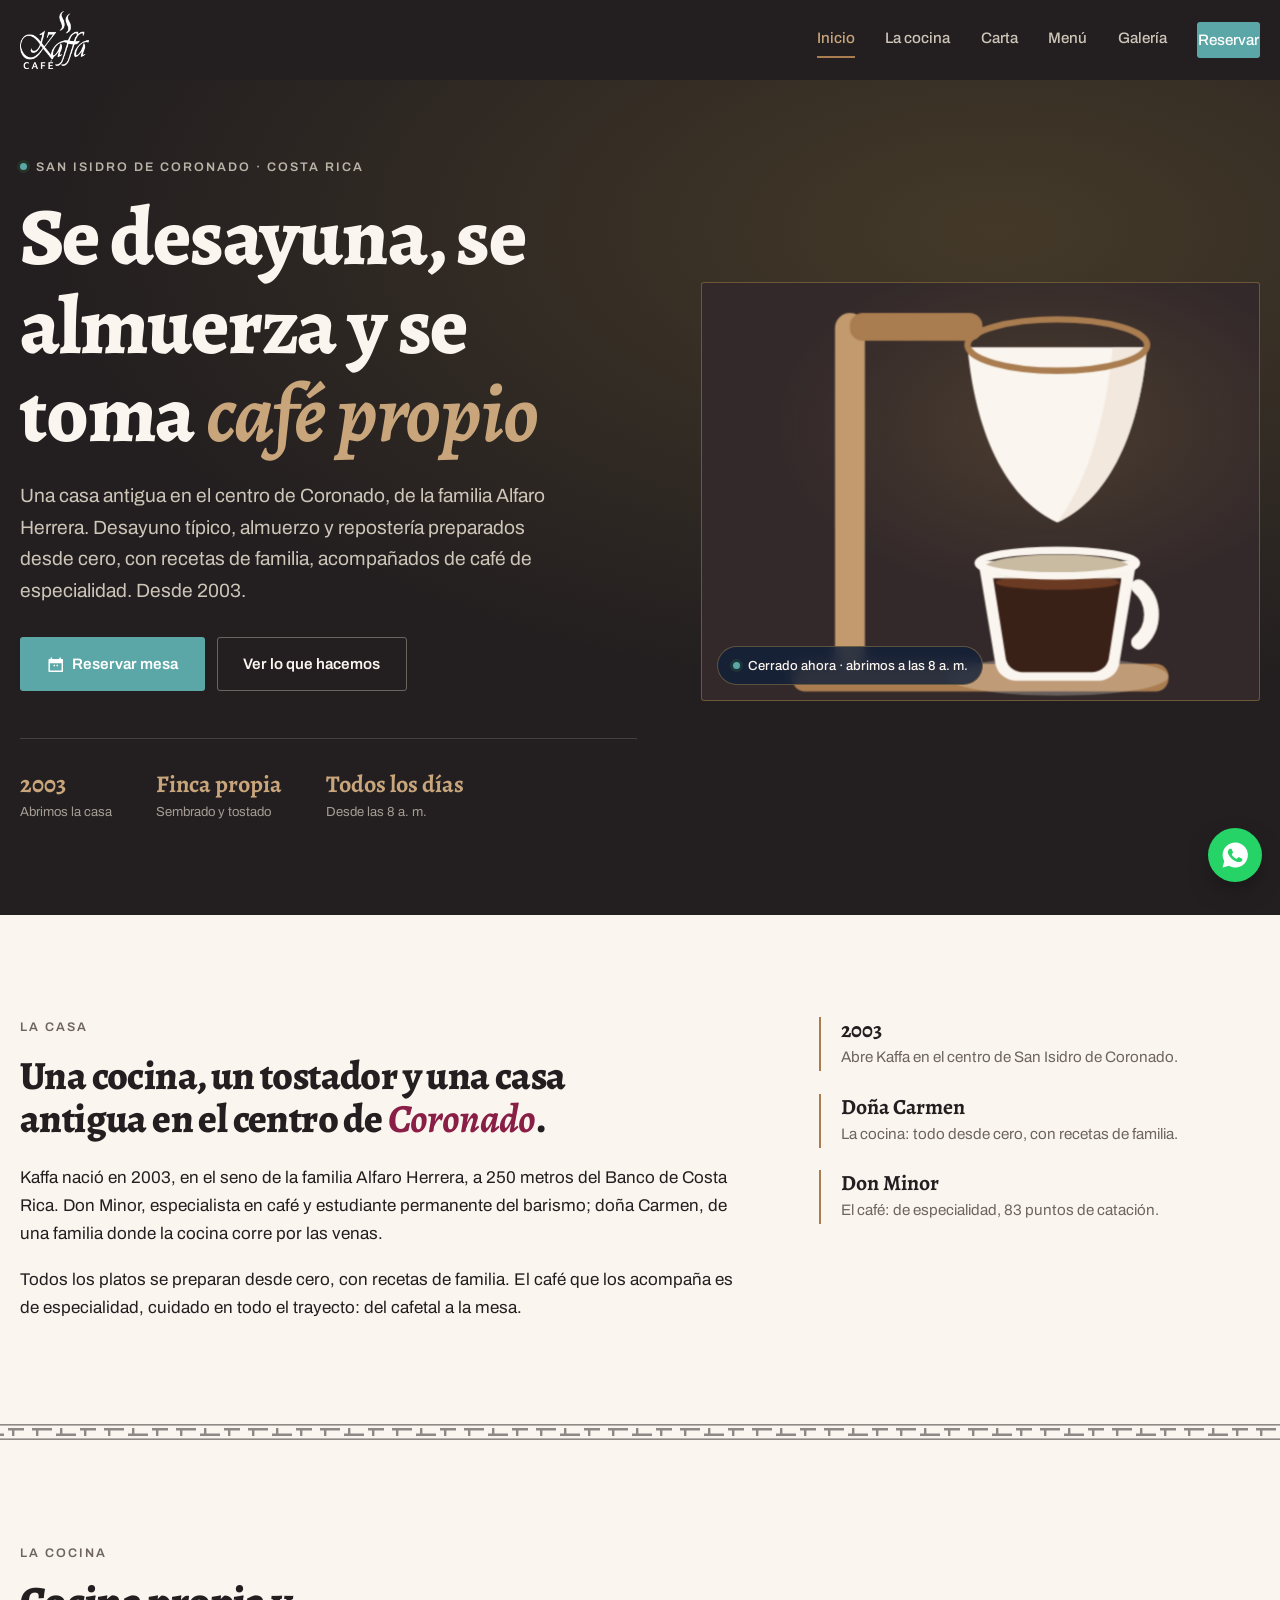
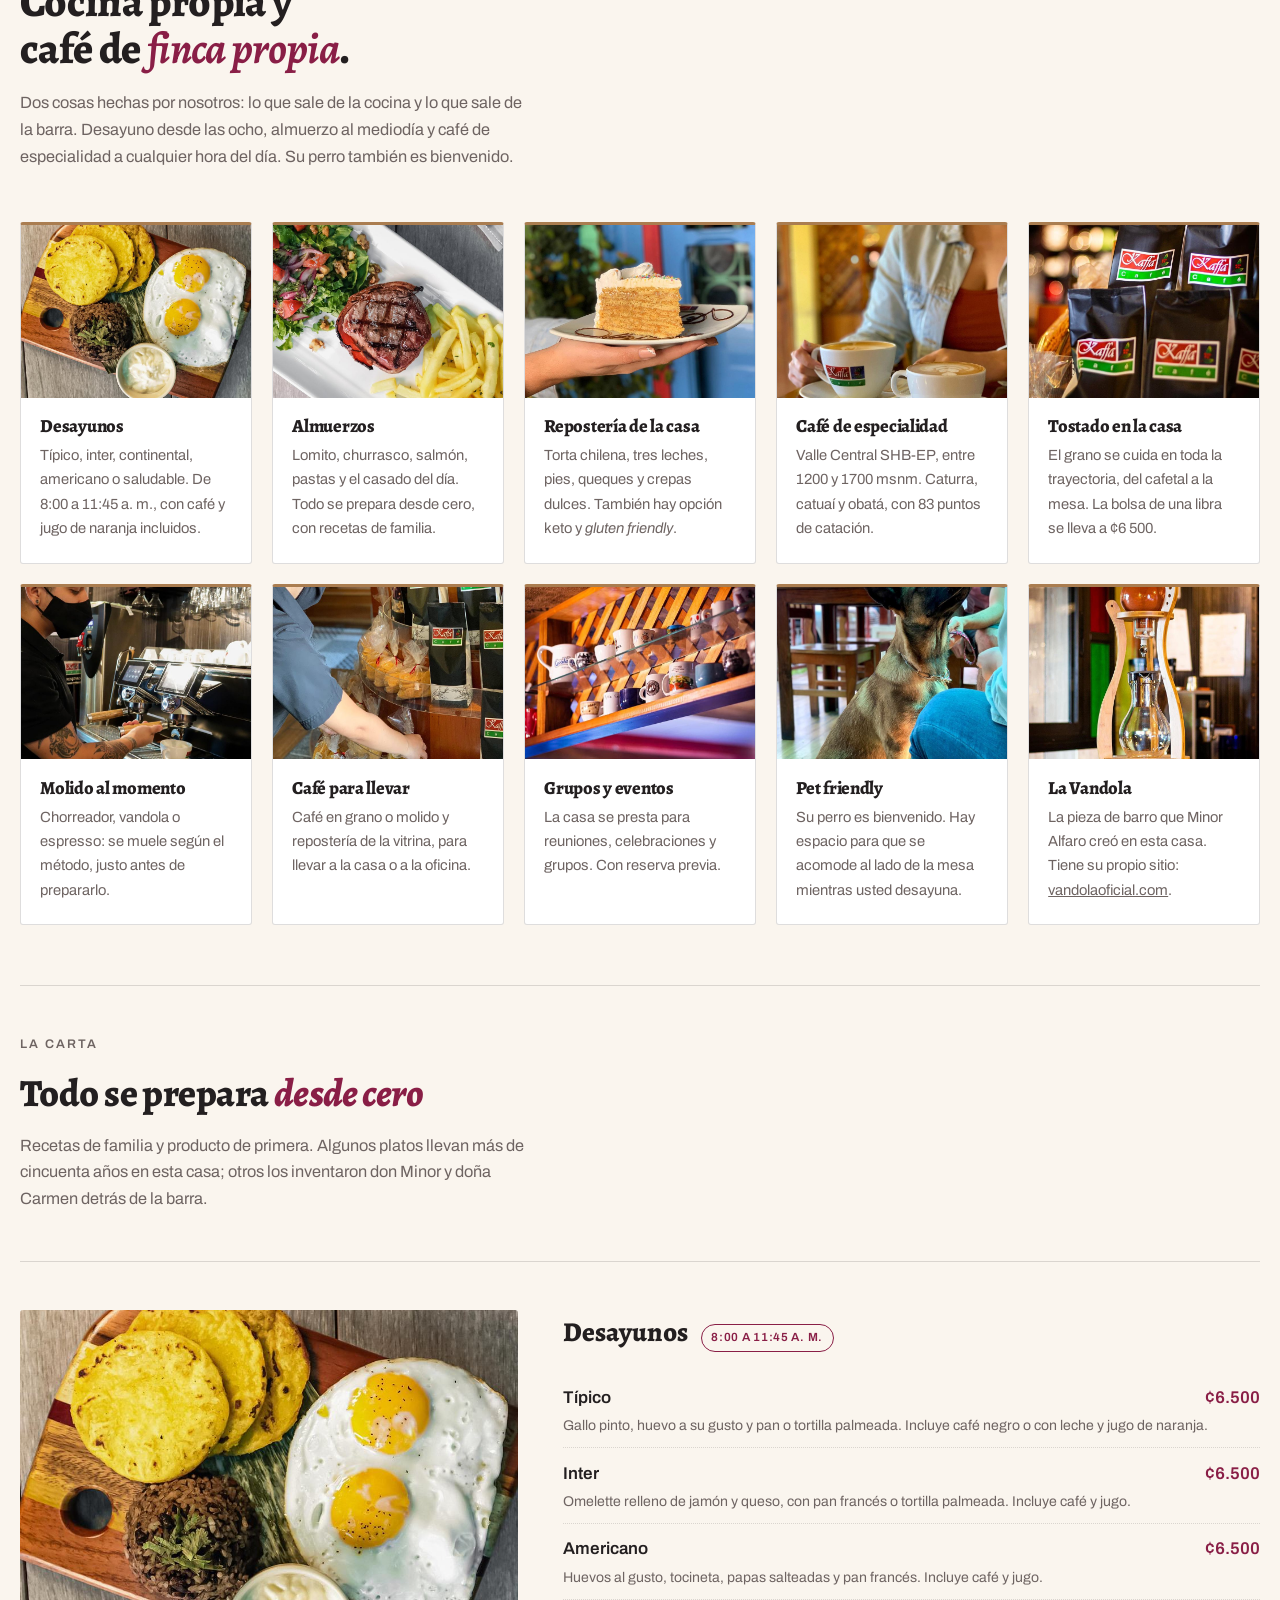
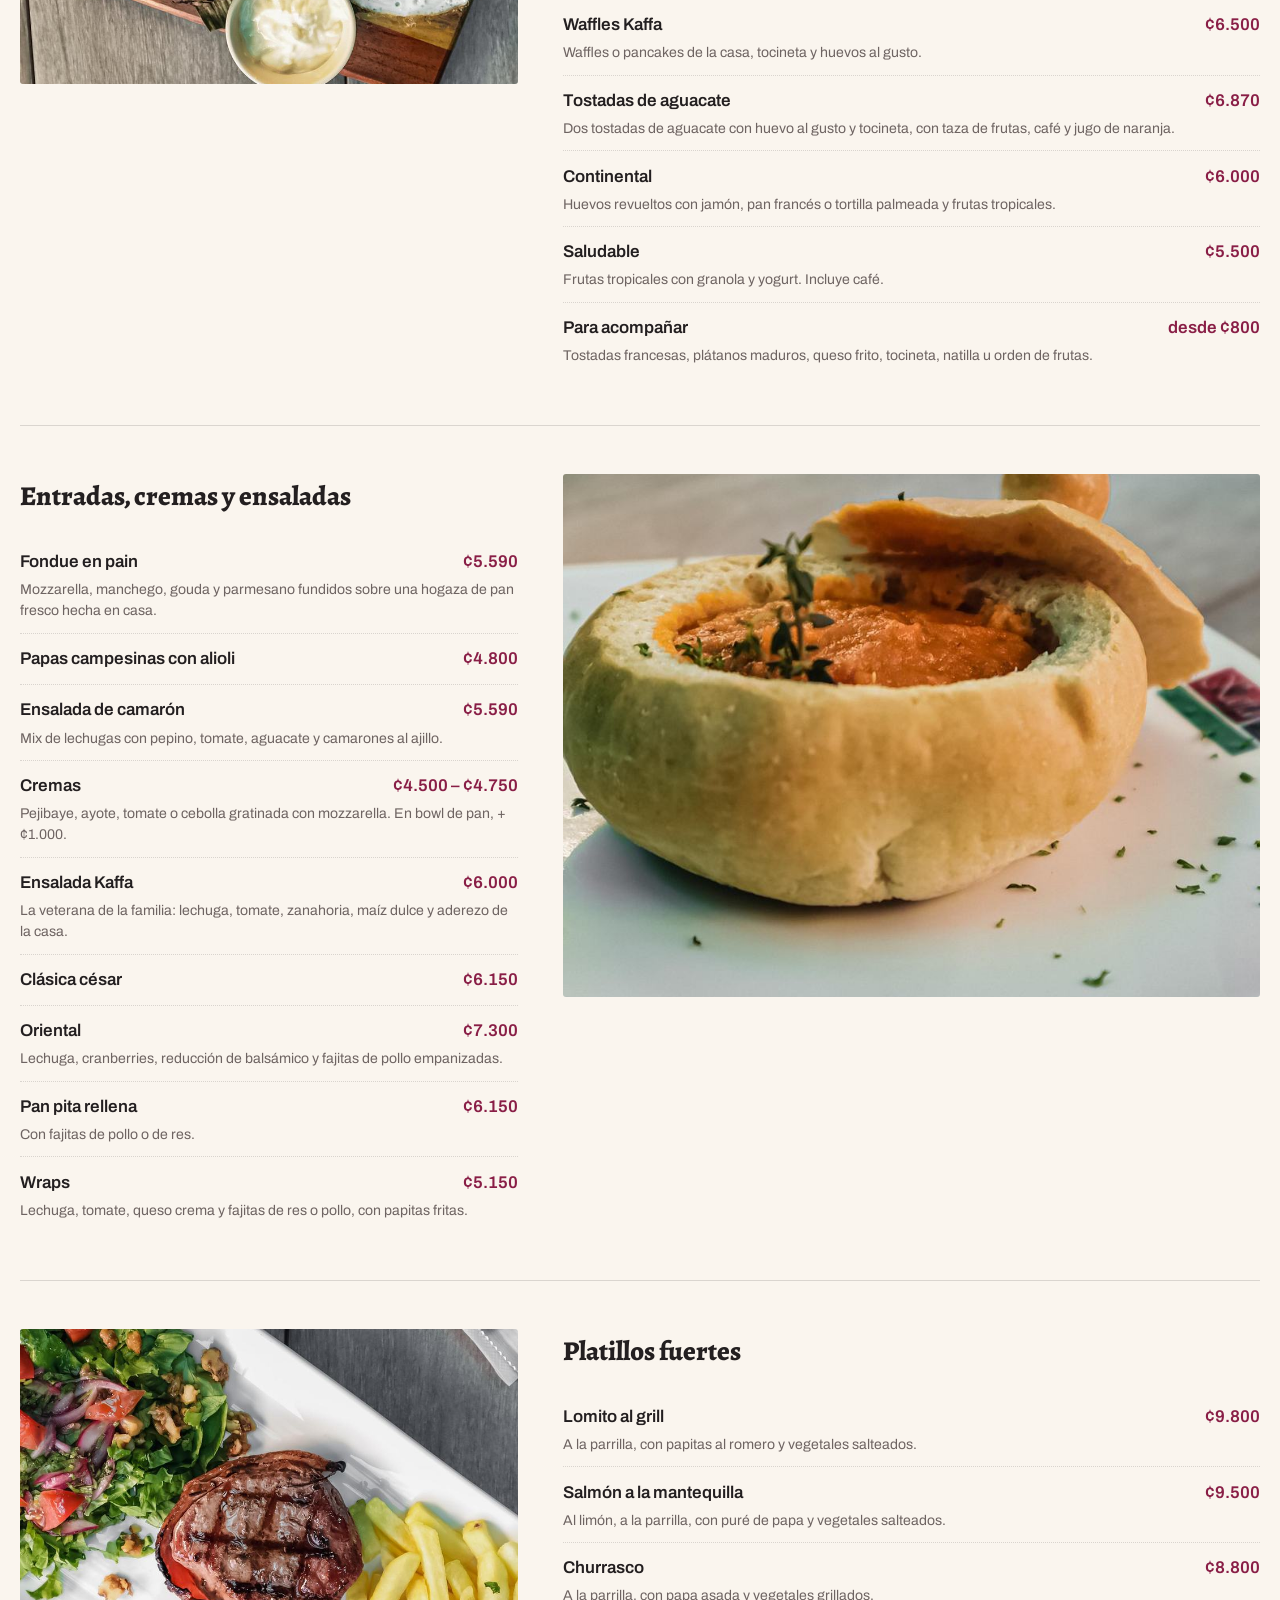
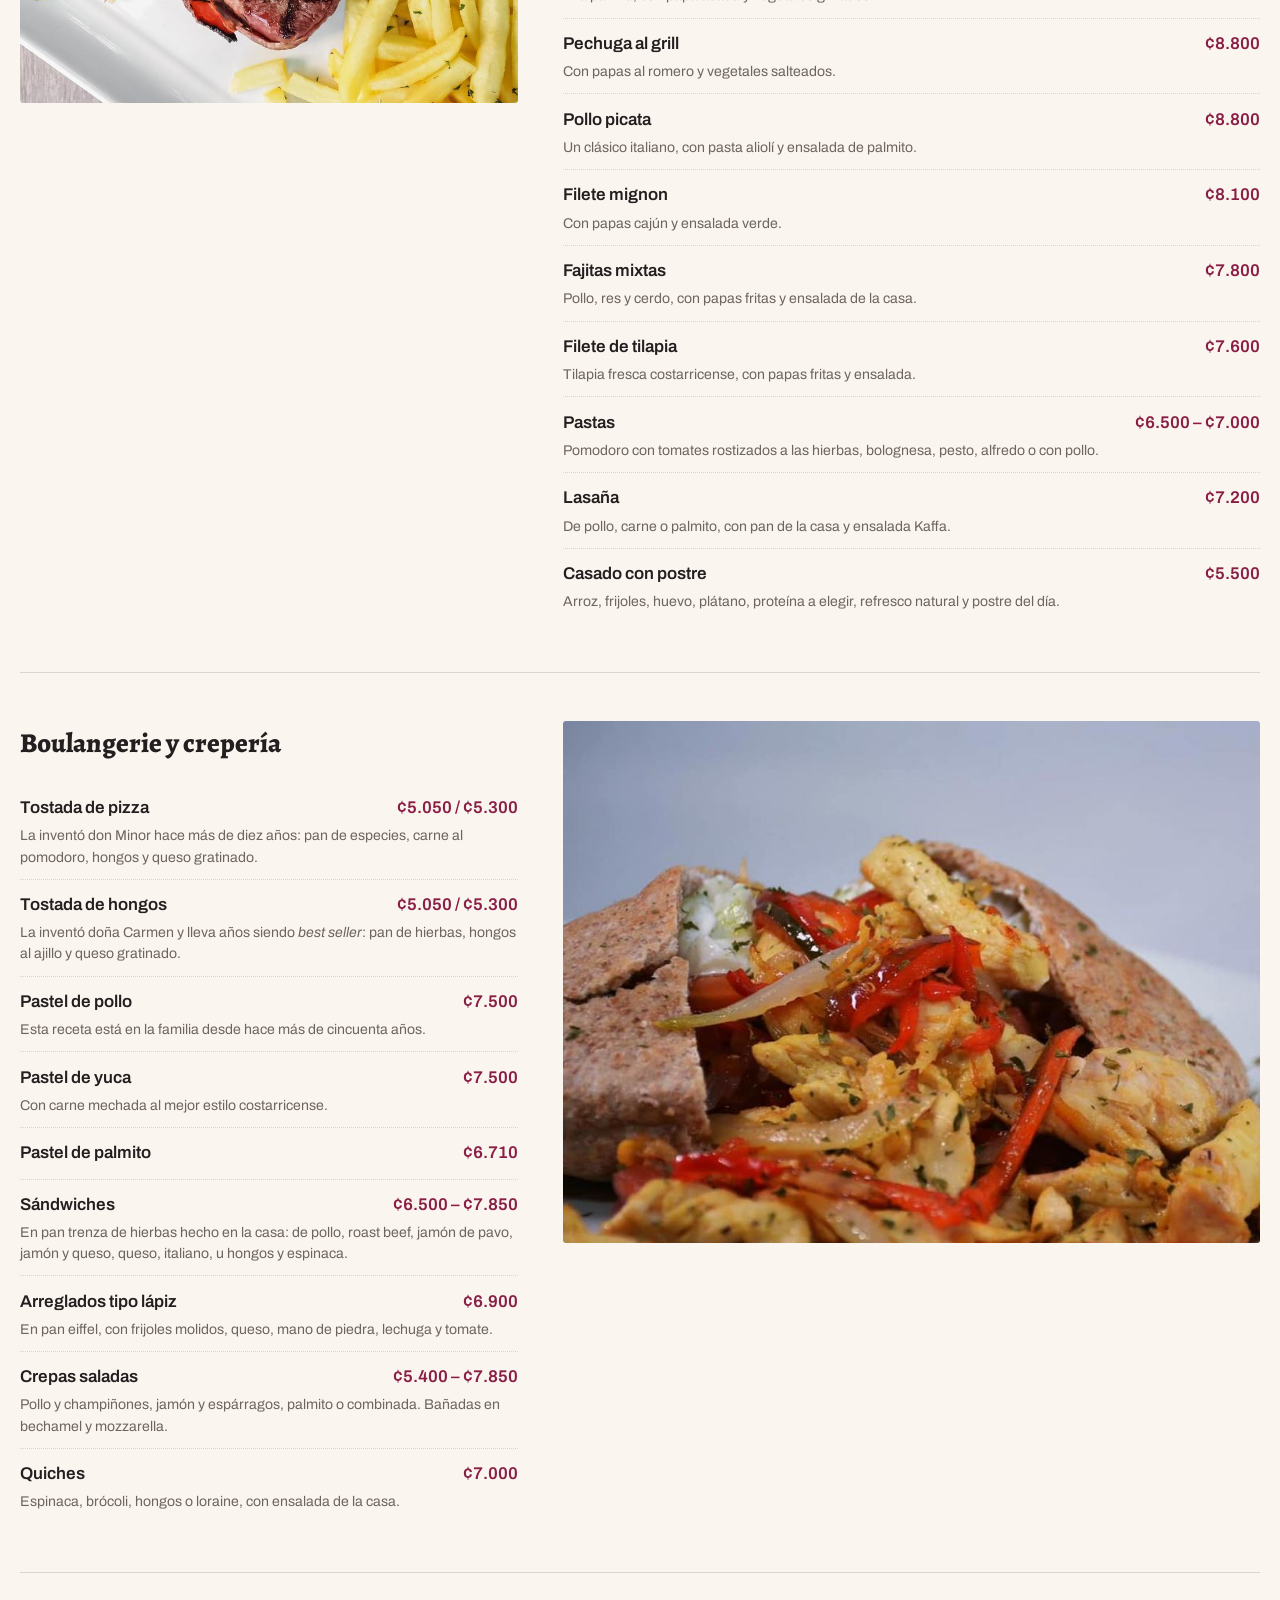
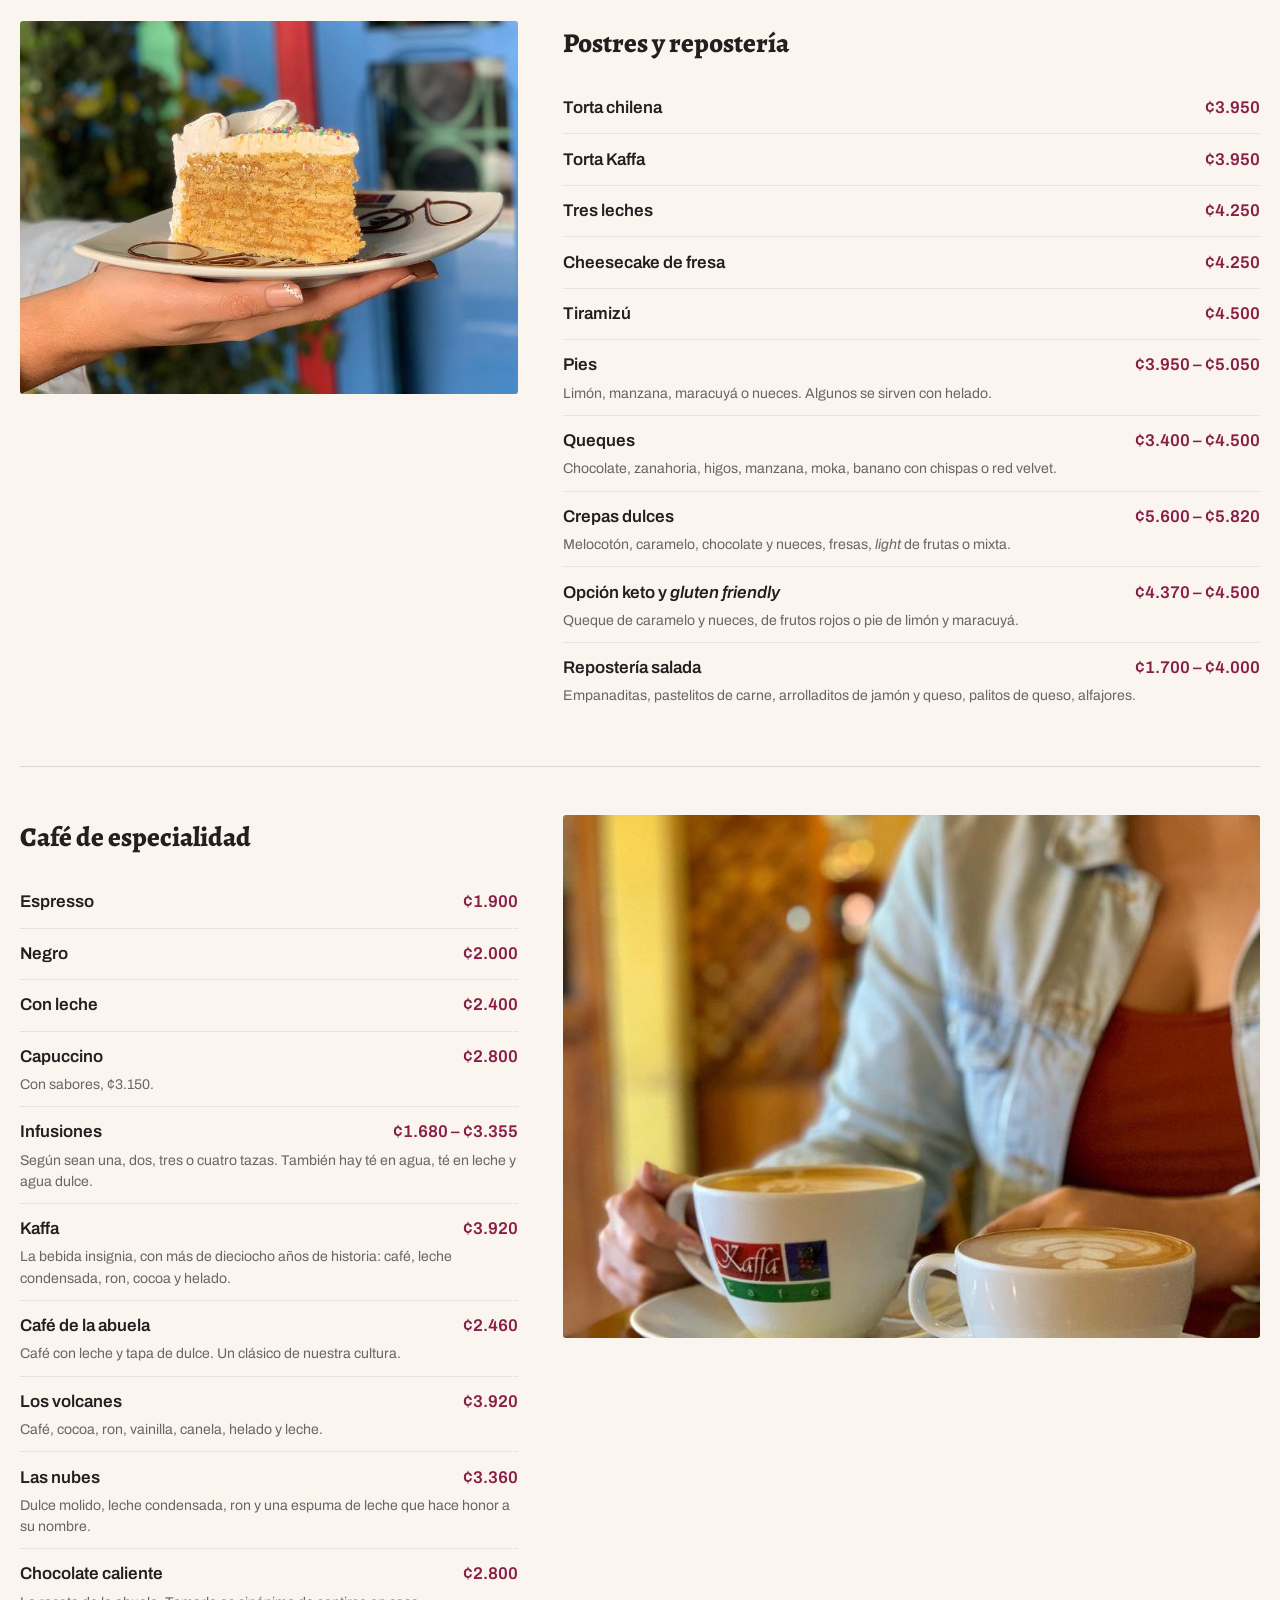
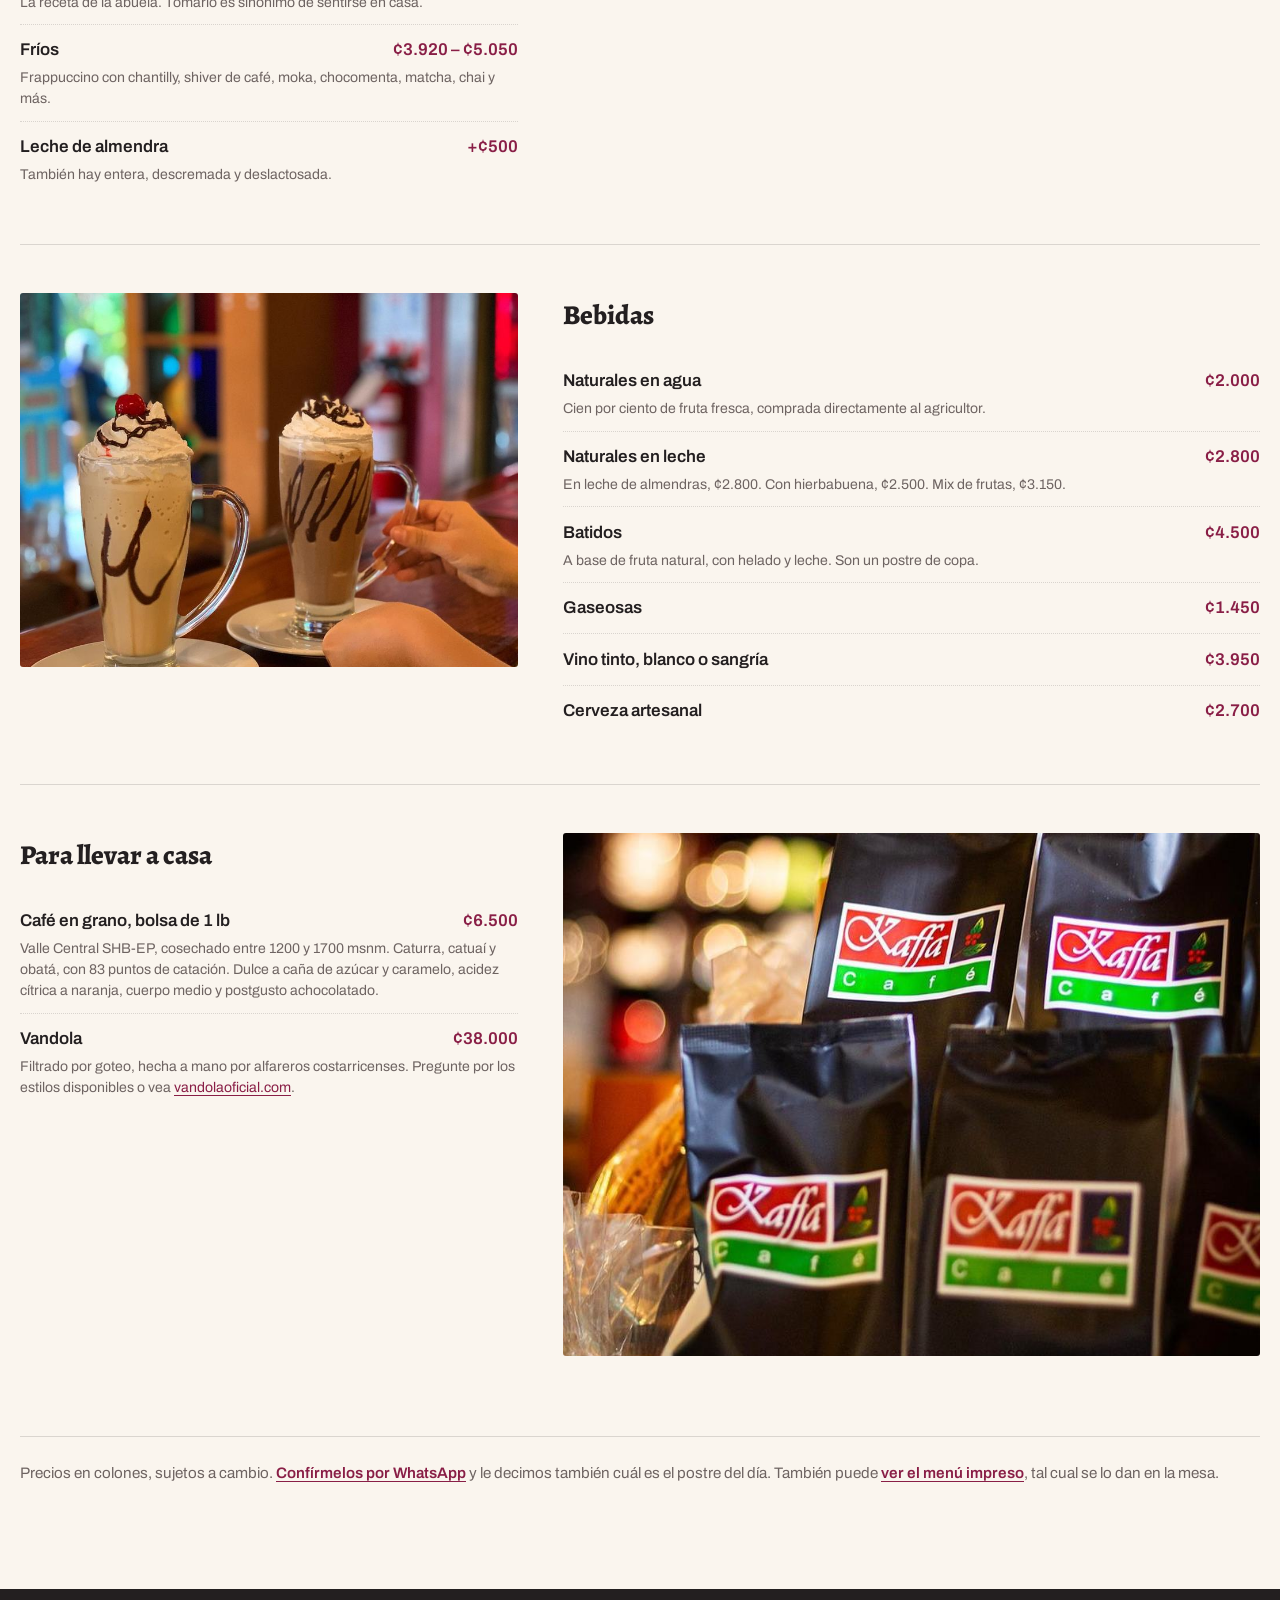
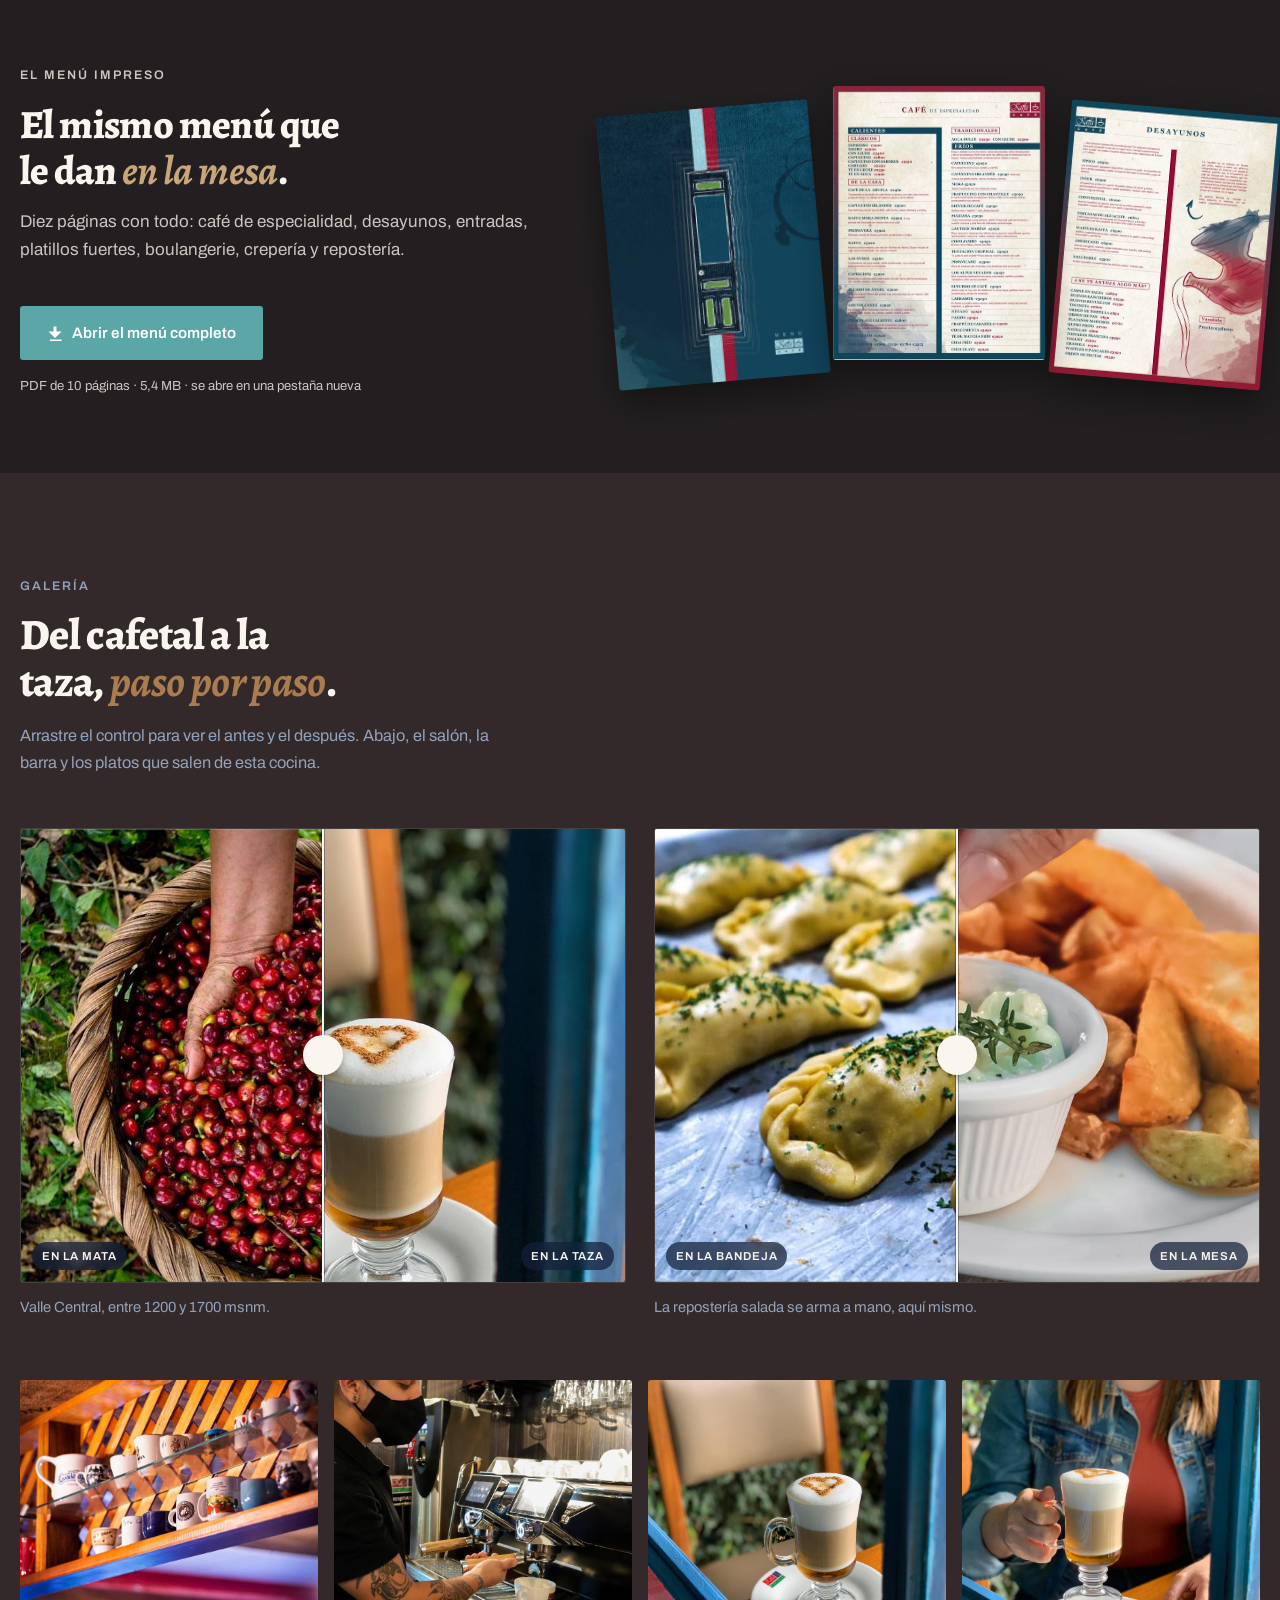
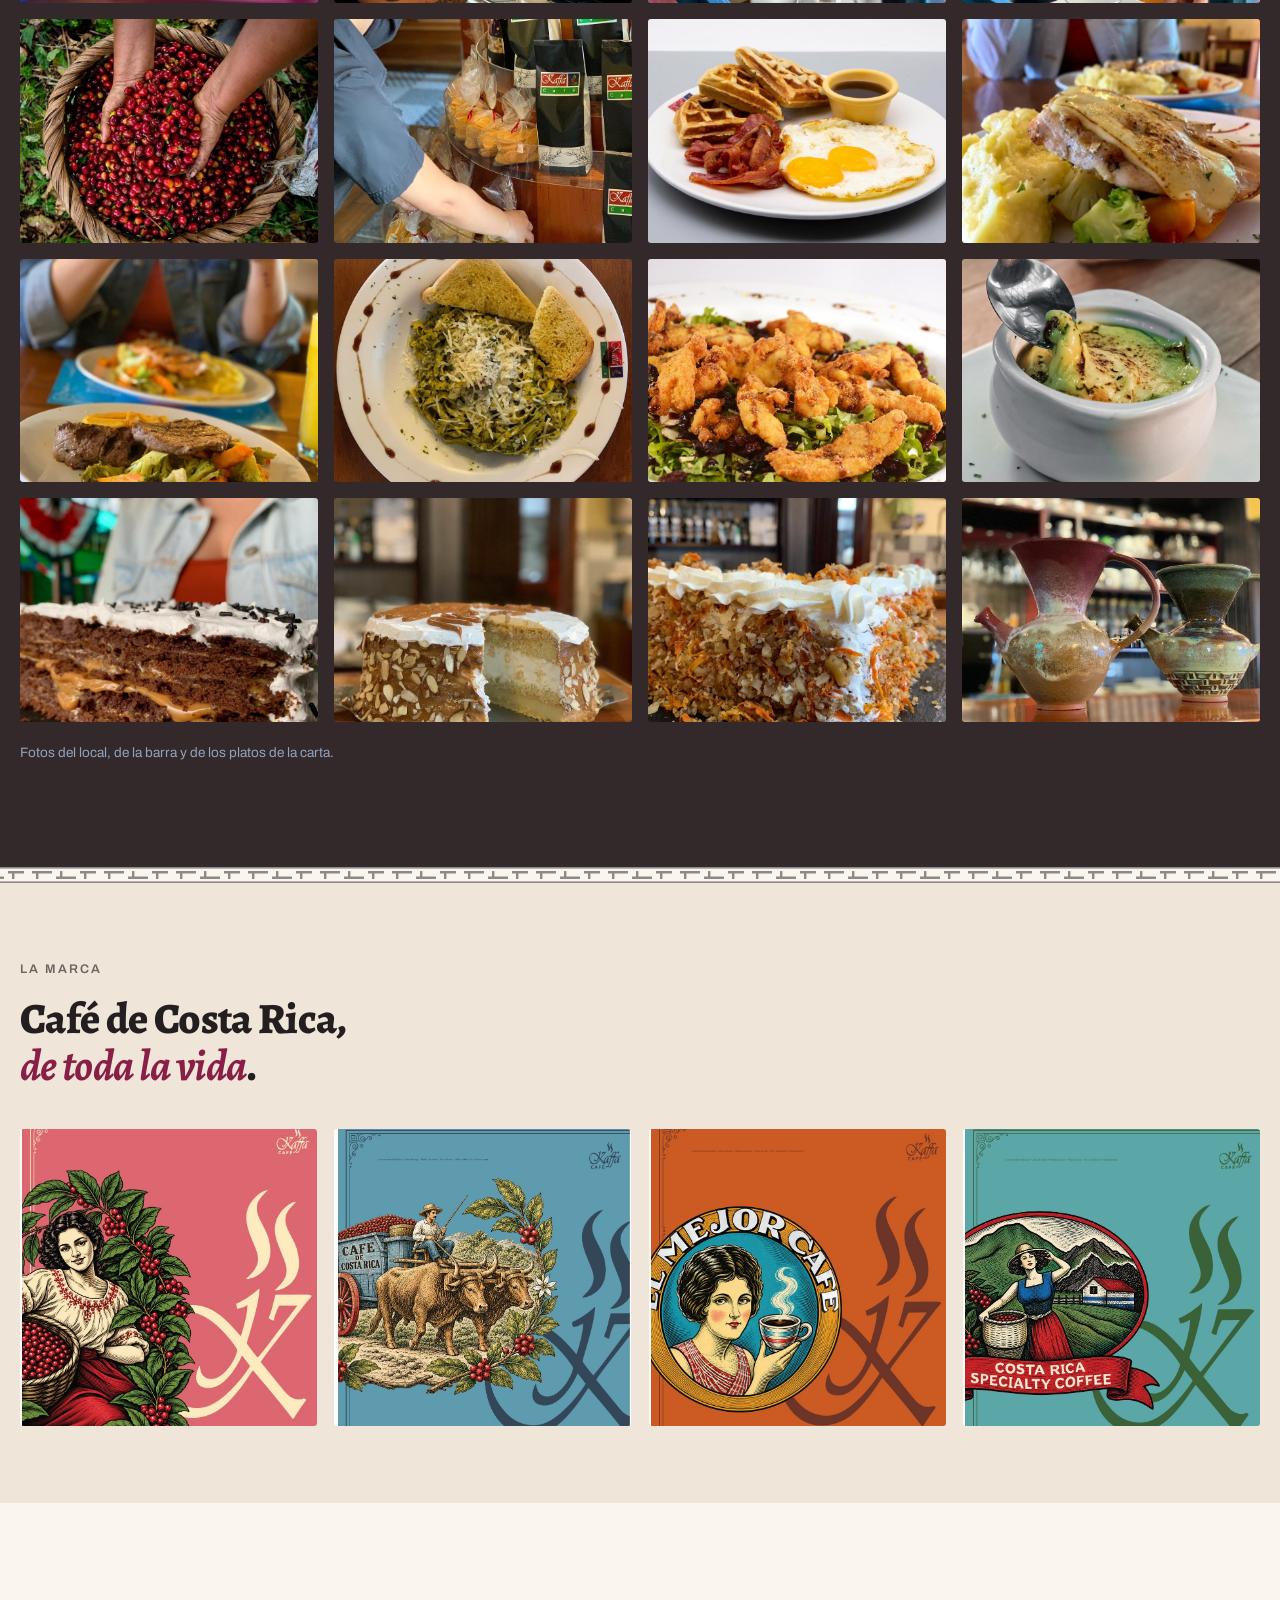
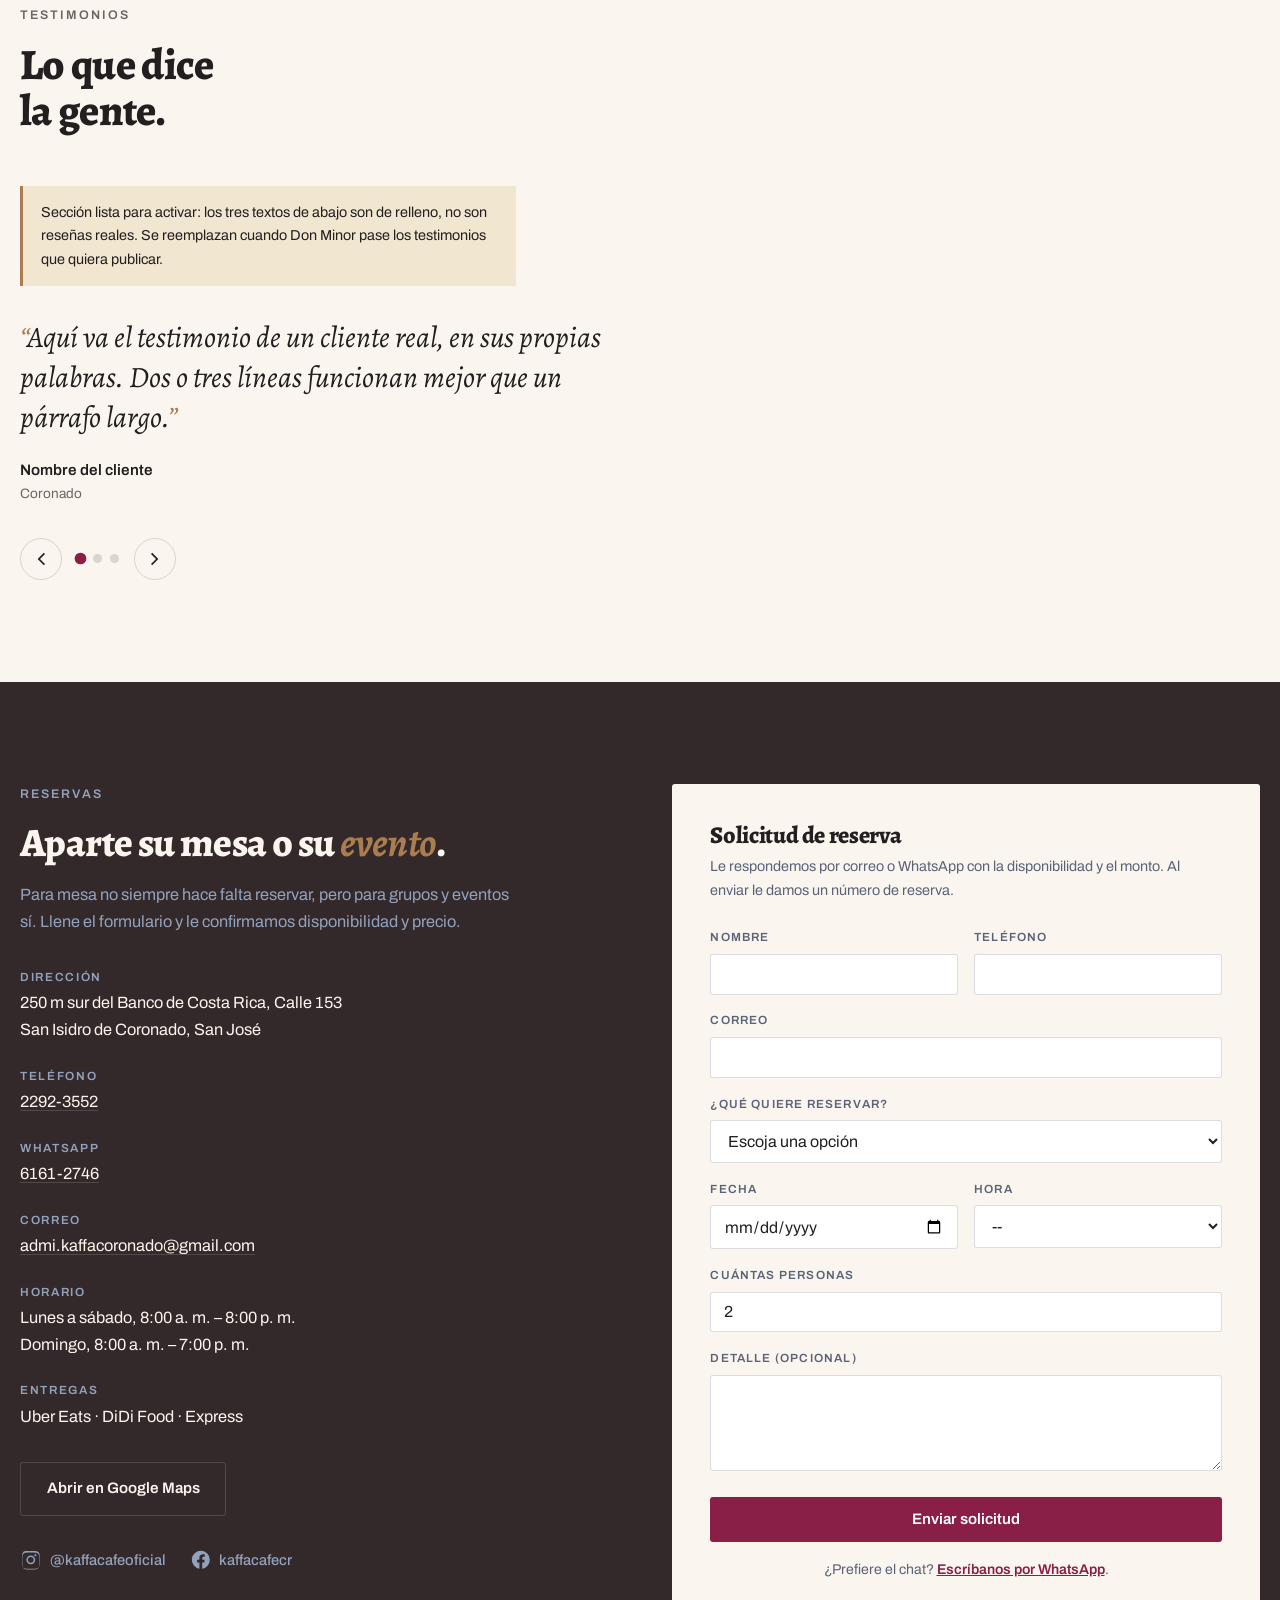
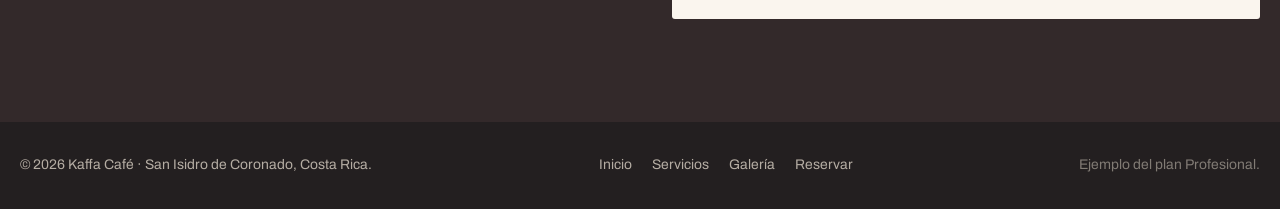
==== commit 29f0206c: "Publica el menú en PDF y saca las catas y los talleres El menú va en su propia sección, con las tres" ====
--- a/index.html
+++ b/index.html
@@ -52,6 +52,7 @@
       <a href="#inicio" data-nav="inicio">Inicio</a>
       <a href="#servicios" data-nav="servicios">La cocina</a>
       <a href="#carta">Carta</a>
+      <a href="#menu-impreso">Menú</a>
       <a href="#portafolio" data-nav="portafolio">Galería</a>
       <a class="btn btn--verde btn--peque" href="#reservar">Reservar</a>
     </nav>
@@ -85,7 +86,7 @@
         <div class="acciones">
           <a class="btn btn--verde" href="#reservar">
             <svg class="ico" viewBox="0 0 24 24" aria-hidden="true"><path d="M7 2v2h10V2h2v2h2a1 1 0 0 1 1 1v16a1 1 0 0 1-1 1H3a1 1 0 0 1-1-1V5a1 1 0 0 1 1-1h2V2h2Zm13 8H4v10h16V10Zm-9 2v2H9v-2h2Zm4 0v2h-2v-2h2Z"/></svg>
-            Reservar mesa o taller
+            Reservar mesa
           </a>
           <a class="btn btn--linea" href="#servicios">Ver lo que hacemos</a>
         </div>
@@ -423,7 +424,7 @@
         <li><span class="plato__nombre">Negro</span><span class="plato__precio">¢2.000</span></li>
         <li><span class="plato__nombre">Con leche</span><span class="plato__precio">¢2.400</span></li>
         <li><span class="plato__nombre">Capuccino</span><span class="plato__precio">¢2.800</span><span class="plato__nota">Con sabores, ¢3.150.</span></li>
-        <li><span class="plato__nombre">Chorreado en vandola</span><span class="plato__precio">¢1.680 – ¢3.355</span><span class="plato__nota">De una a cuatro tazas, coladas a mano.</span></li>
+        <li><span class="plato__nombre">Infusiones</span><span class="plato__precio">¢1.680 – ¢3.355</span><span class="plato__nota">Según sean una, dos, tres o cuatro tazas. También hay té en agua, té en leche y agua dulce.</span></li>
         <li><span class="plato__nombre">Kaffa</span><span class="plato__precio">¢3.920</span><span class="plato__nota">La bebida insignia, con más de dieciocho años de historia: café, leche condensada, ron, cocoa y helado.</span></li>
         <li><span class="plato__nombre">Café de la abuela</span><span class="plato__precio">¢2.460</span><span class="plato__nota">Café con leche y tapa de dulce. Un clásico de nuestra cultura.</span></li>
         <li><span class="plato__nombre">Los volcanes</span><span class="plato__precio">¢3.920</span><span class="plato__nota">Café, cocoa, ron, vainilla, canela, helado y leche.</span></li>
@@ -462,10 +463,46 @@
       <p class="carta__aviso">
         Precios en colones, sujetos a cambio.
         <a href="https://wa.me/50661612746?text=Hola%20Kaffa%2C%20%C2%BFme%20confirman%20precios%20y%20el%20plato%20del%20d%C3%ADa%3F" target="_blank" rel="noopener">Confírmelos por WhatsApp</a>
-        y le decimos también cuál es el postre del día.
+        y le decimos también cuál es el postre del día. También puede
+        <a href="#menu-impreso">ver el menú impreso</a>, tal cual se lo dan en la mesa.
       </p>
 
     </div>
+  </div>
+</section>
+
+<!-- ===========================================================
+     EL MENÚ IMPRESO
+     La carta de arriba es este mismo menú transcrito a HTML, que es lo
+     que lee Google y lo que se abre rápido en el teléfono. Esta sección
+     es para quien lo quiera ver tal cual, con su diseño.
+     El PDF es una copia preparada para la web: se le corrigió el
+     dominio de la contraportada y pesa 5,4 MB en vez de 8,6.
+     =========================================================== -->
+<section class="menu-pdf" id="menu-impreso" aria-labelledby="h-menu">
+  <div class="envoltura menu-pdf__caja">
+
+    <div class="menu-pdf__texto">
+      <p class="eyebrow">El menú impreso</p>
+      <h2 id="h-menu">El mismo menú que le dan <em>en la mesa</em>.</h2>
+      <p>
+        Diez páginas con todo: café de especialidad, desayunos, entradas,
+        platillos fuertes, boulangerie, crepería y repostería.
+      </p>
+      <a class="btn btn--verde" href="assets/menu-kaffa-cafe.pdf" target="_blank" rel="noopener">
+        <svg class="ico" viewBox="0 0 24 24" aria-hidden="true"><path d="M13 2v7h7l-9 9-9-9h7V2h4Zm-9 18h16v2H4v-2Z"/></svg>
+        Abrir el menú completo
+      </a>
+      <p class="menu-pdf__peso">PDF de 10 páginas · 5,4&nbsp;MB · se abre en una pestaña nueva</p>
+    </div>
+
+    <a class="menu-pdf__hojas" href="assets/menu-kaffa-cafe.pdf" target="_blank" rel="noopener"
+       aria-label="Abrir el menú completo de Kaffa Café en PDF">
+      <img src="assets/img/menu-hoja-1.jpg" alt="Portada del menú de Kaffa Café" width="479" height="620" loading="lazy">
+      <img src="assets/img/menu-hoja-2.jpg" alt="Página de café de especialidad del menú de Kaffa" width="479" height="620" loading="lazy">
+      <img src="assets/img/menu-hoja-3.jpg" alt="Página de desayunos del menú de Kaffa" width="479" height="620" loading="lazy">
+    </a>
+
   </div>
 </section>
 
@@ -627,9 +664,9 @@
 
     <div class="reservar__datos">
       <p class="eyebrow">Reservas</p>
-      <h2 id="h-reservar">Aparte su mesa, su cata o su <em>taller</em>.</h2>
+      <h2 id="h-reservar">Aparte su mesa o su <em>evento</em>.</h2>
       <p class="bajada">
-        Para mesa no siempre hace falta reservar, pero para catas, talleres y grupos sí.
+        Para mesa no siempre hace falta reservar, pero para grupos y eventos sí.
         Llene el formulario y le confirmamos disponibilidad y precio.
       </p>
 
@@ -705,10 +742,9 @@
         <select id="motivo" name="motivo" required>
           <option value="">Escoja una opción</option>
           <option>Mesa</option>
-          <option>Cata guiada</option>
-          <option>Taller de Vandola</option>
+          <option>Grupo grande</option>
+          <option>Evento privado</option>
           <option>Pedido de café en grano</option>
-          <option>Evento privado</option>
         </select>
 
         <div class="forma__par">
@@ -744,7 +780,7 @@
 
         <button class="btn btn--rojo" type="submit">Enviar solicitud</button>
         <p class="forma__pie">
-          ¿Prefiere el chat? <a id="chatReserva" href="https://wa.me/50661612746?text=Hola%20Kaffa%2C%20quiero%20reservar%20una%20mesa%20o%20un%20taller." target="_blank" rel="noopener">Escríbanos por WhatsApp</a>.
+          ¿Prefiere el chat? <a id="chatReserva" href="https://wa.me/50661612746?text=Hola%20Kaffa%2C%20quiero%20reservar%20una%20mesa." target="_blank" rel="noopener">Escríbanos por WhatsApp</a>.
         </p>
       </form>
     </div>
--- a/assets/css/estilos.css
+++ b/assets/css/estilos.css
@@ -527,6 +527,75 @@
   .laminas img, .laminas figure:hover img { transition: none; transform: none; }
 }
 
+/* ---------- El menú impreso ----------
+   Banda oscura con las tres primeras hojas del PDF en abanico. El
+   abanico es decorativo: en pantallas angostas se endereza, y con
+   prefers-reduced-motion no se mueve al pasar el mouse. */
+.menu-pdf {
+  background: var(--noche);
+  color: var(--crema);
+  padding: clamp(3rem, 6vw, 5rem) 0;
+}
+.menu-pdf__caja {
+  display: grid;
+  grid-template-columns: minmax(0, 5fr) minmax(0, 6fr);
+  gap: clamp(2rem, 5vw, 4rem);
+  align-items: center;
+}
+.menu-pdf__texto h2 {
+  font-family: var(--display);
+  font-size: clamp(1.7rem, 3.4vw, 2.5rem);
+  line-height: 1.15;
+  margin: .3rem 0 .9rem;
+}
+.menu-pdf__texto em { font-style: italic; color: var(--arena-claro); }
+.menu-pdf__texto p { color: rgba(250, 245, 238, .78); max-width: 34rem; }
+.menu-pdf__texto .btn { margin-top: 1.5rem; }
+.menu-pdf__peso {
+  margin-top: .9rem;
+  font-size: .82rem;
+  color: rgba(250, 245, 238, .55);
+}
+
+.menu-pdf__hojas {
+  display: flex;
+  justify-content: center;
+  gap: clamp(.5rem, 1.5vw, 1rem);
+  text-decoration: none;
+}
+.menu-pdf__hojas img {
+  width: 33%;
+  border-radius: var(--radio);
+  box-shadow: 0 14px 34px rgba(0, 0, 0, .45);
+  transition: transform .45s var(--ease);
+}
+/* El abanico: la de en medio adelante, las de los lados inclinadas. */
+.menu-pdf__hojas img:nth-child(1) { transform: rotate(-5deg) translateY(14px); }
+.menu-pdf__hojas img:nth-child(2) { transform: translateY(-8px); position: relative; z-index: 1; }
+.menu-pdf__hojas img:nth-child(3) { transform: rotate(5deg) translateY(14px); }
+
+.menu-pdf__hojas:hover img:nth-child(1) { transform: rotate(-8deg) translateY(8px) translateX(-6px); }
+.menu-pdf__hojas:hover img:nth-child(2) { transform: translateY(-16px) scale(1.03); }
+.menu-pdf__hojas:hover img:nth-child(3) { transform: rotate(8deg) translateY(8px) translateX(6px); }
+
+.menu-pdf__hojas:focus-visible {
+  outline: 2px solid var(--arena-claro);
+  outline-offset: 8px;
+  border-radius: var(--radio);
+}
+
+@media (max-width: 860px) {
+  .menu-pdf__caja { grid-template-columns: 1fr; }
+  .menu-pdf__hojas { order: -1; }
+}
+@media (prefers-reduced-motion: reduce) {
+  .menu-pdf__hojas img,
+  .menu-pdf__hojas:hover img { transition: none; }
+  .menu-pdf__hojas:hover img:nth-child(1) { transform: rotate(-5deg) translateY(14px); }
+  .menu-pdf__hojas:hover img:nth-child(2) { transform: translateY(-8px); }
+  .menu-pdf__hojas:hover img:nth-child(3) { transform: rotate(5deg) translateY(14px); }
+}
+
 /* ---------- 10. Antes y después ---------- */
 .comparadores {
   display: grid; grid-template-columns: repeat(2, 1fr);
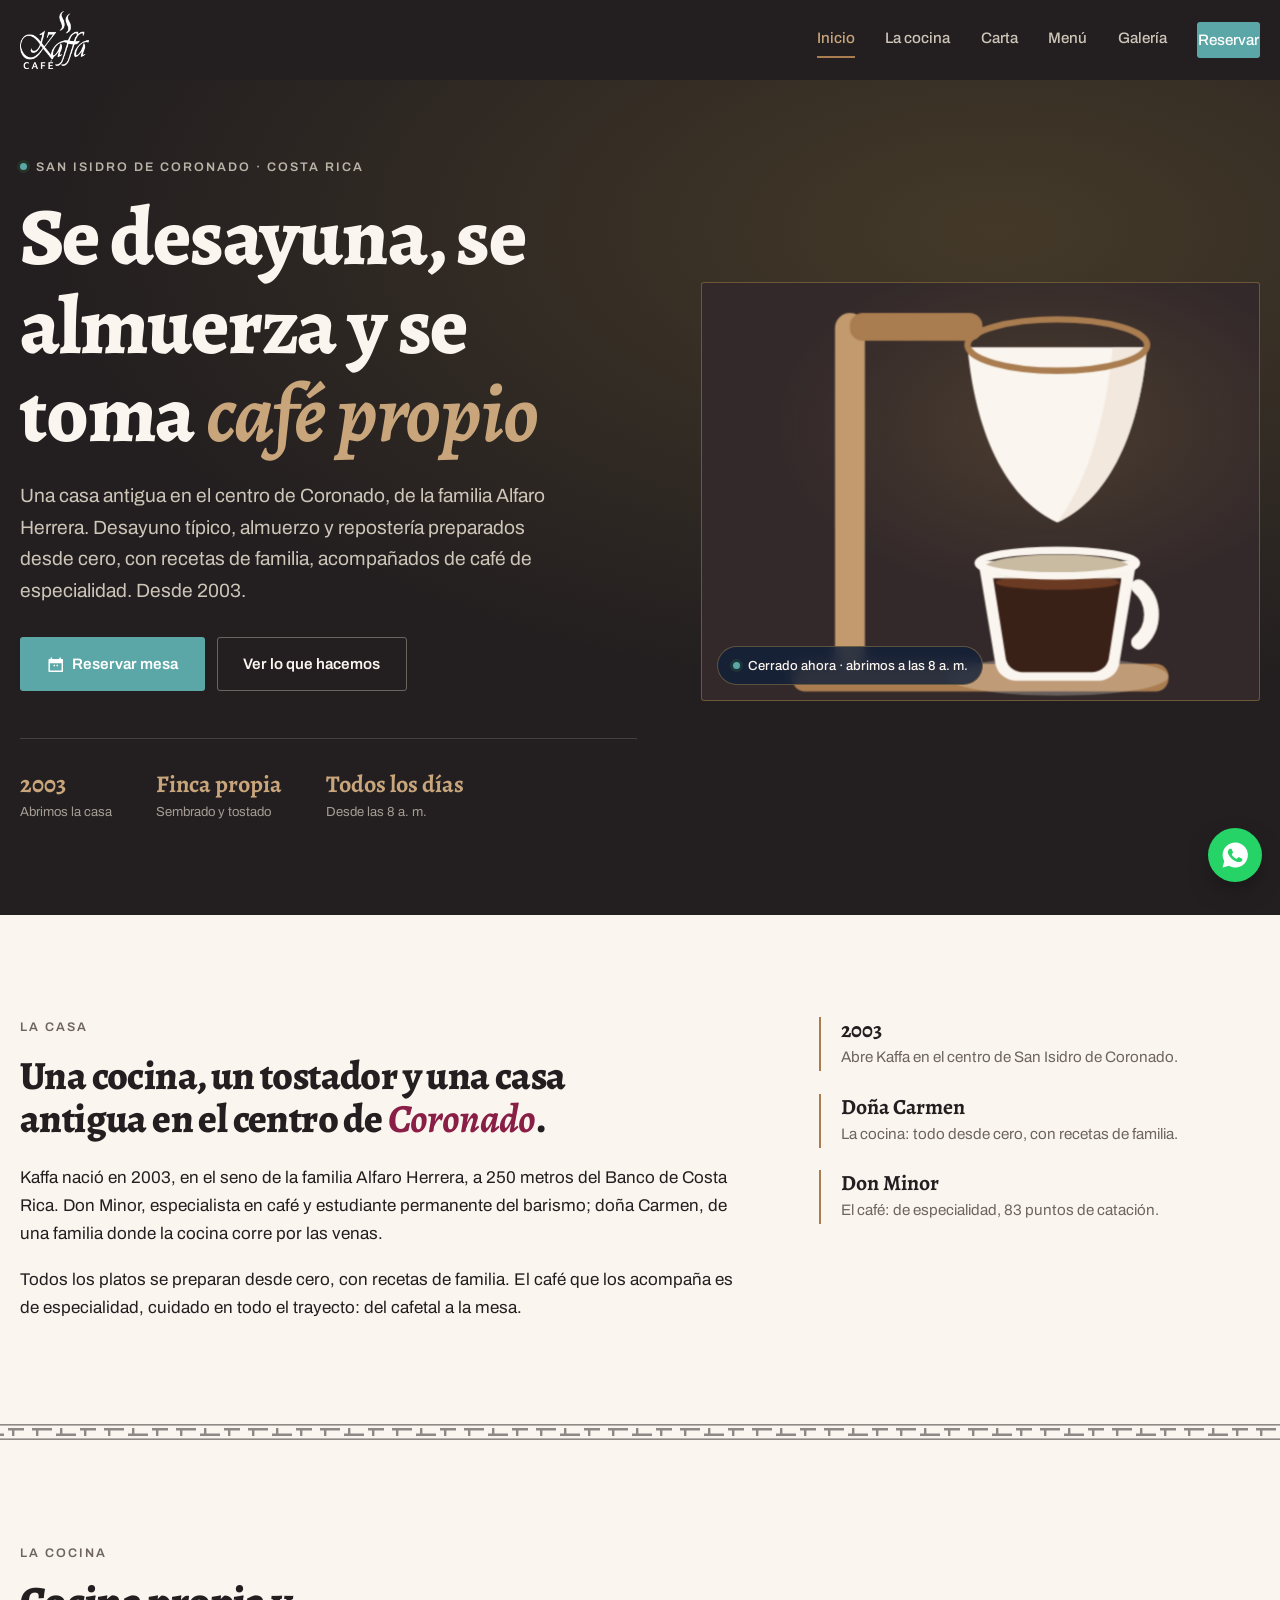
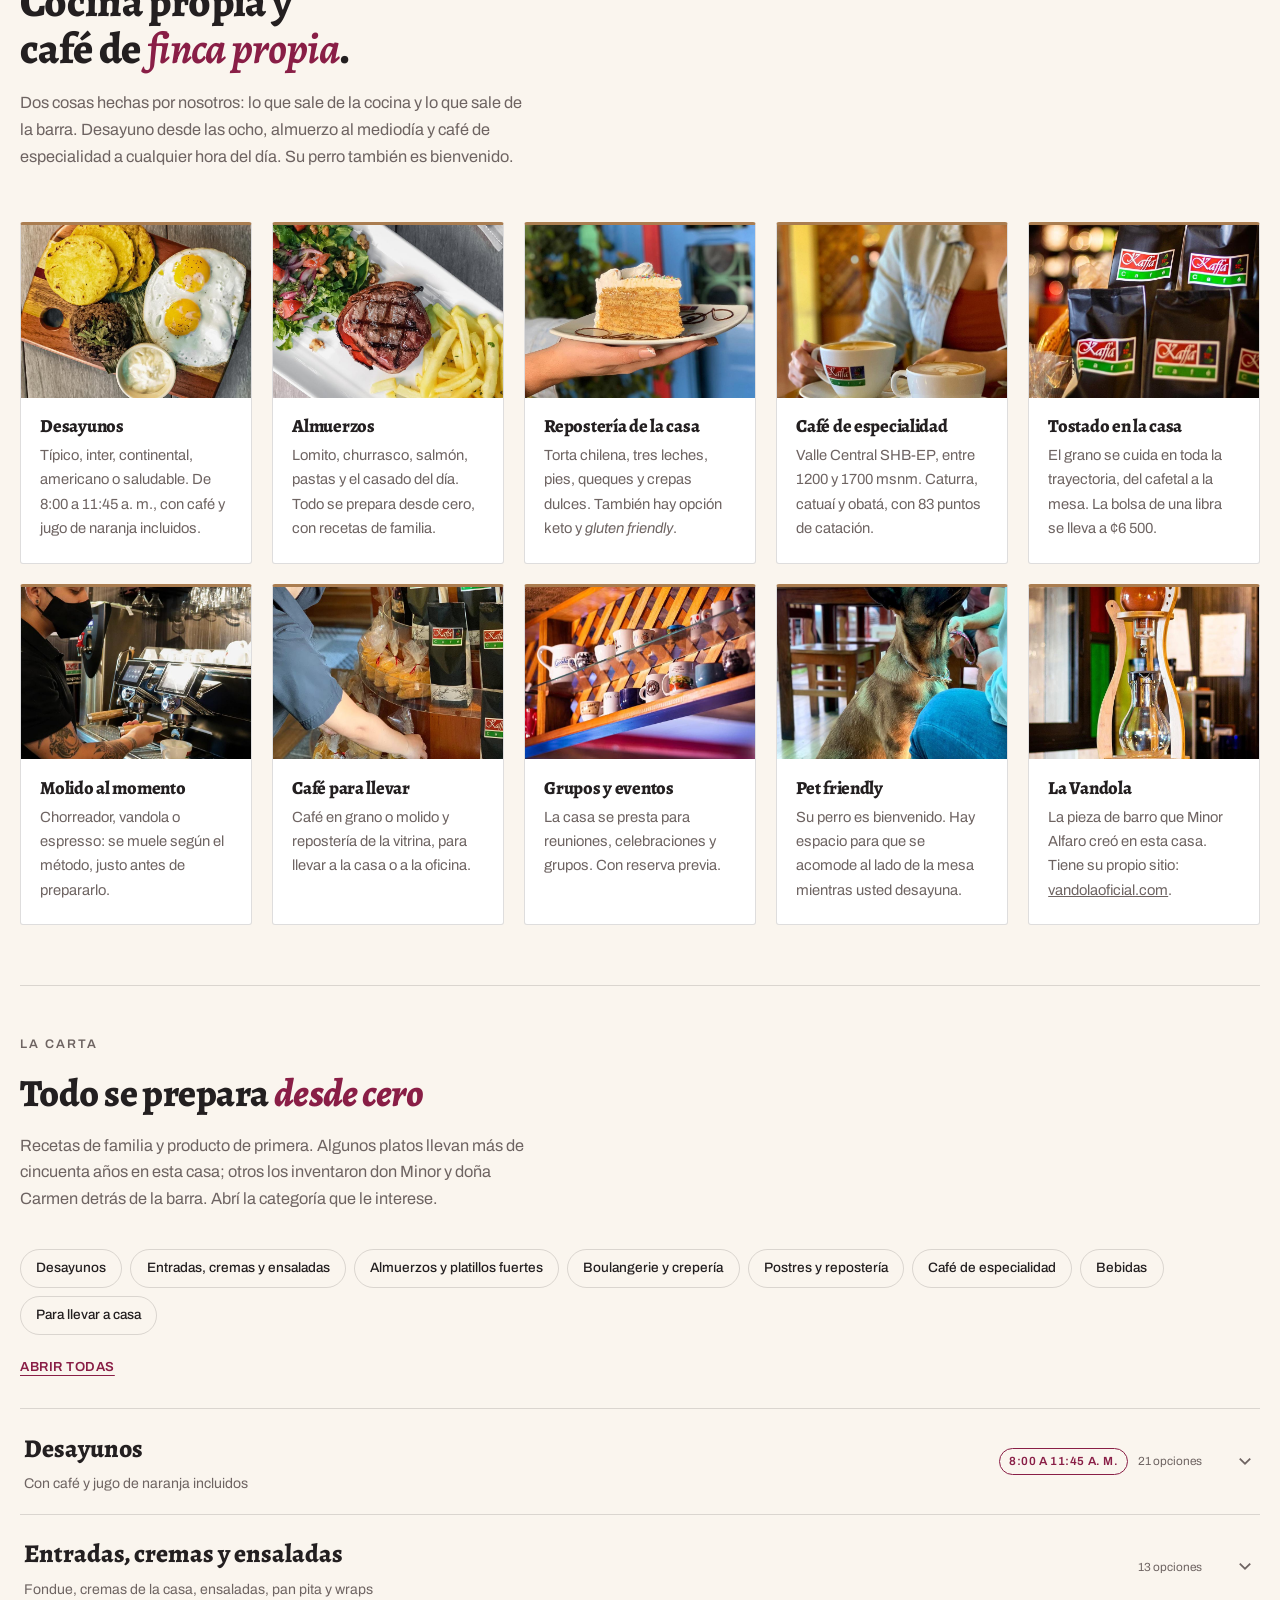
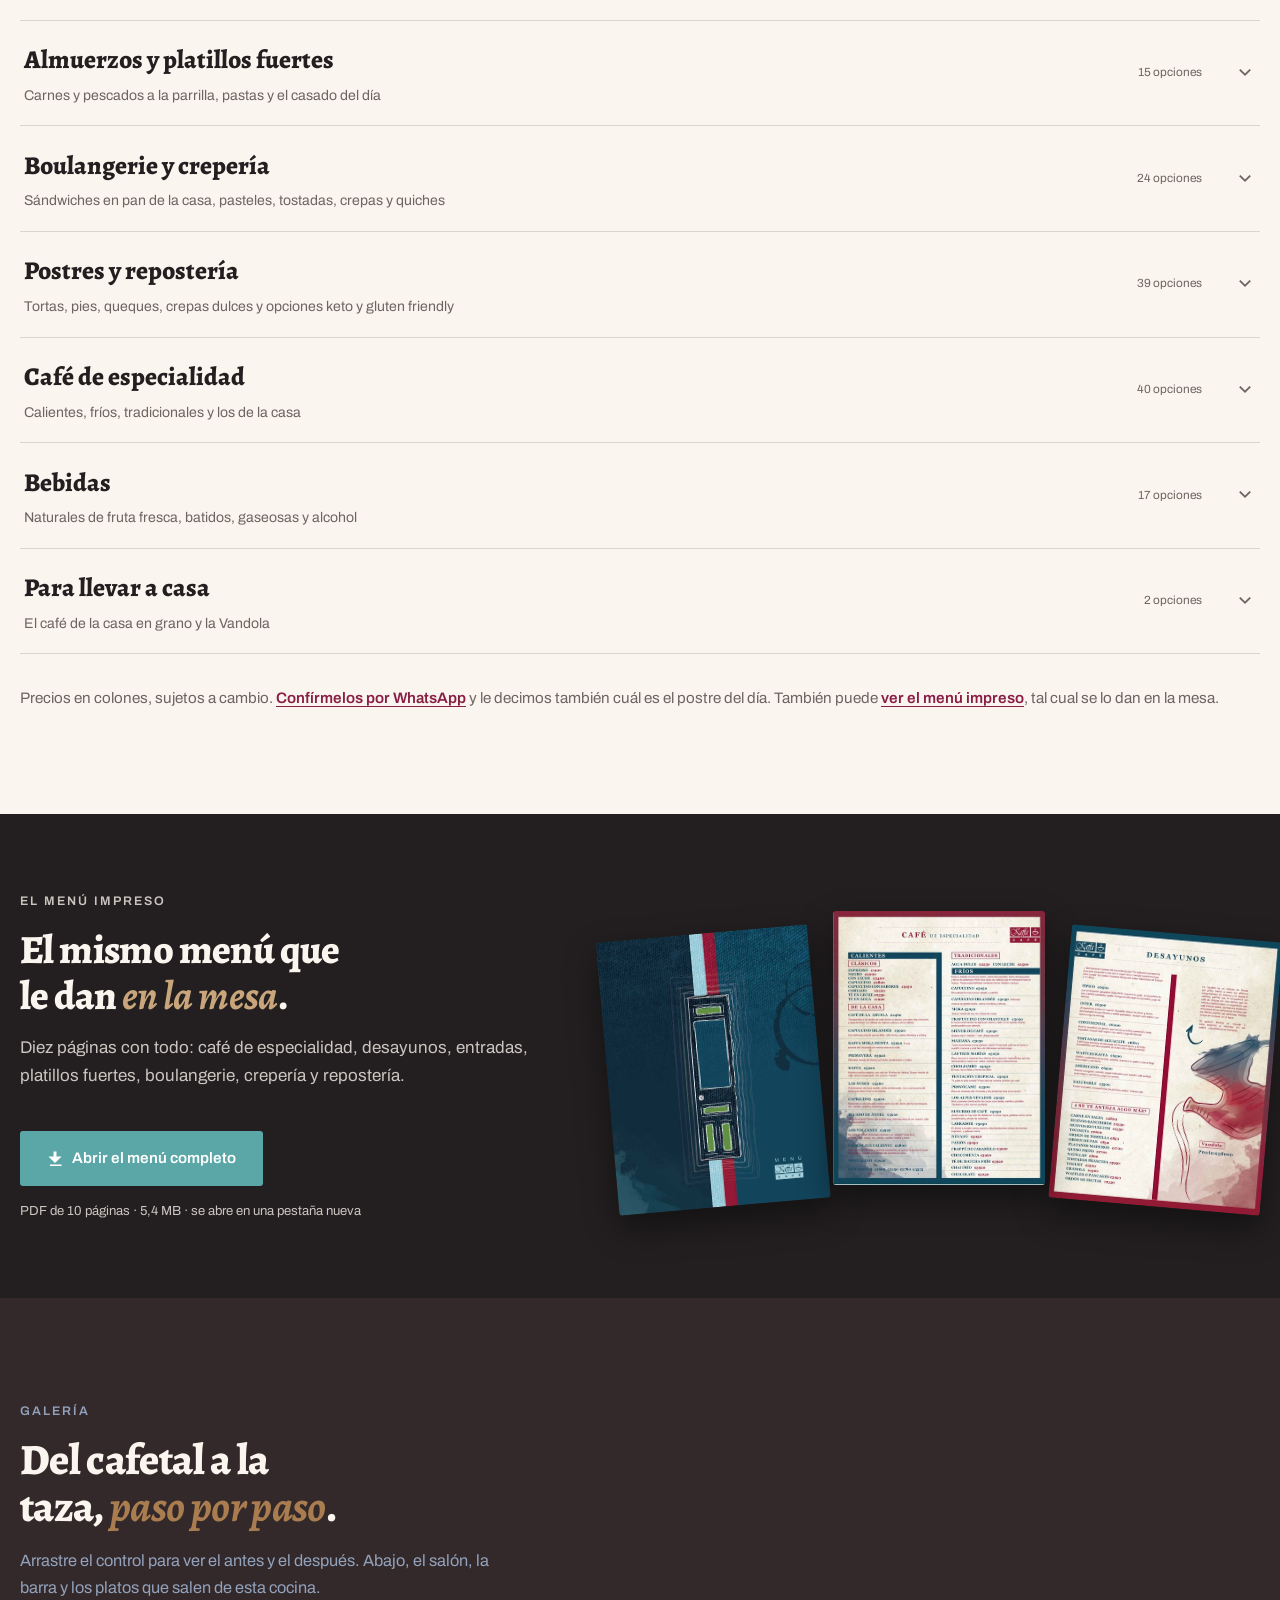
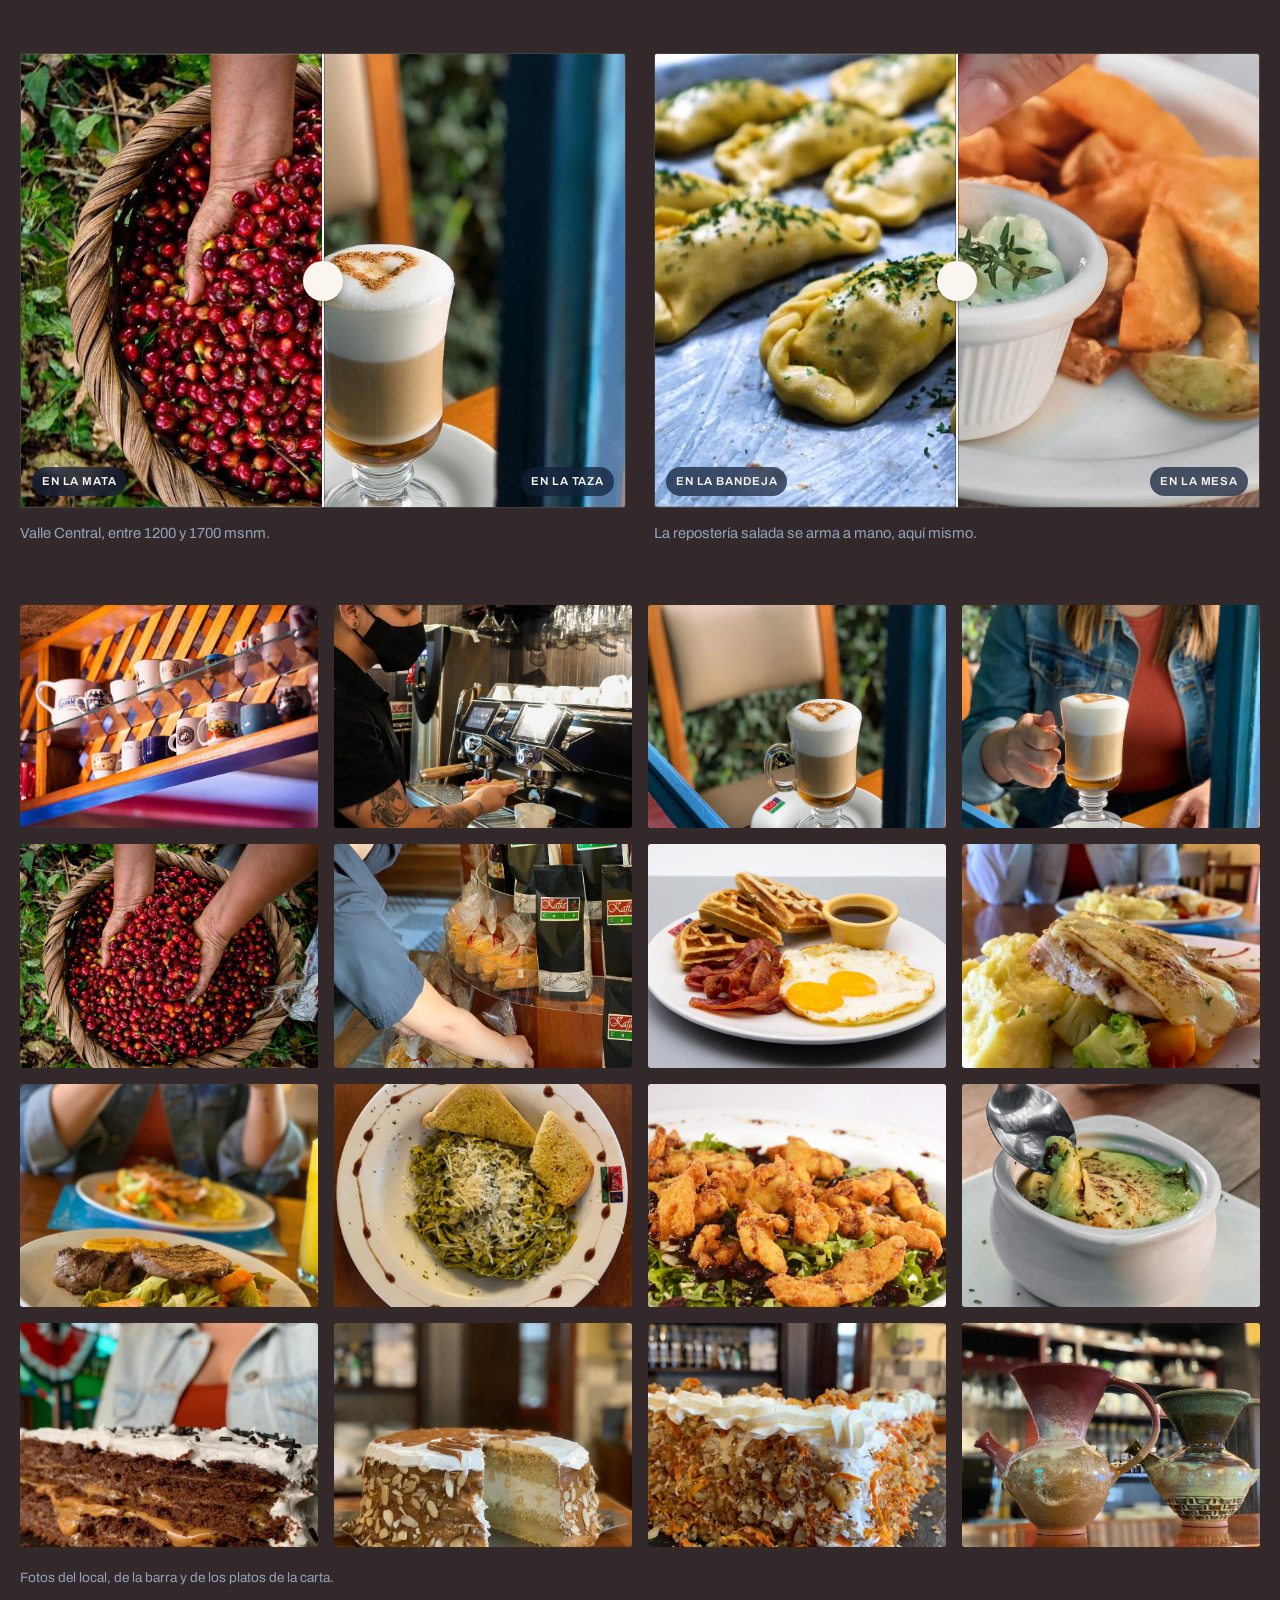
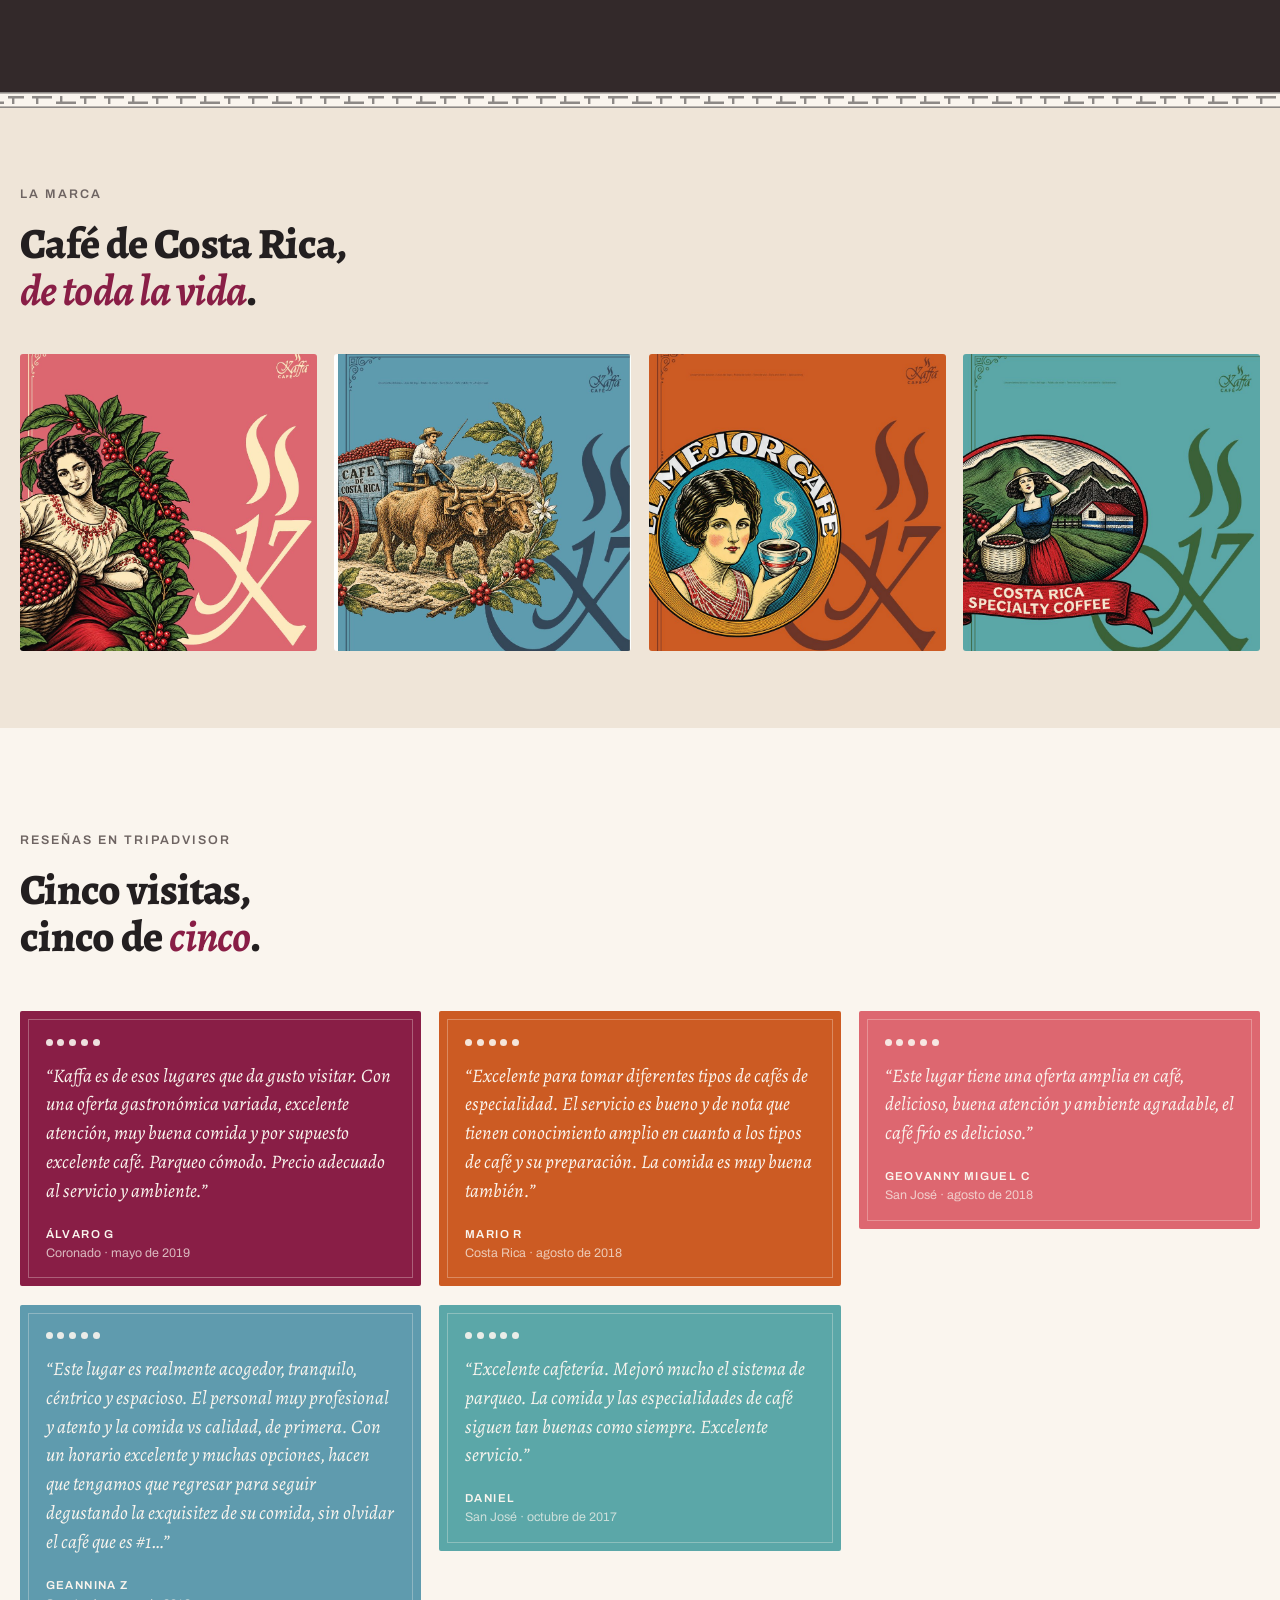
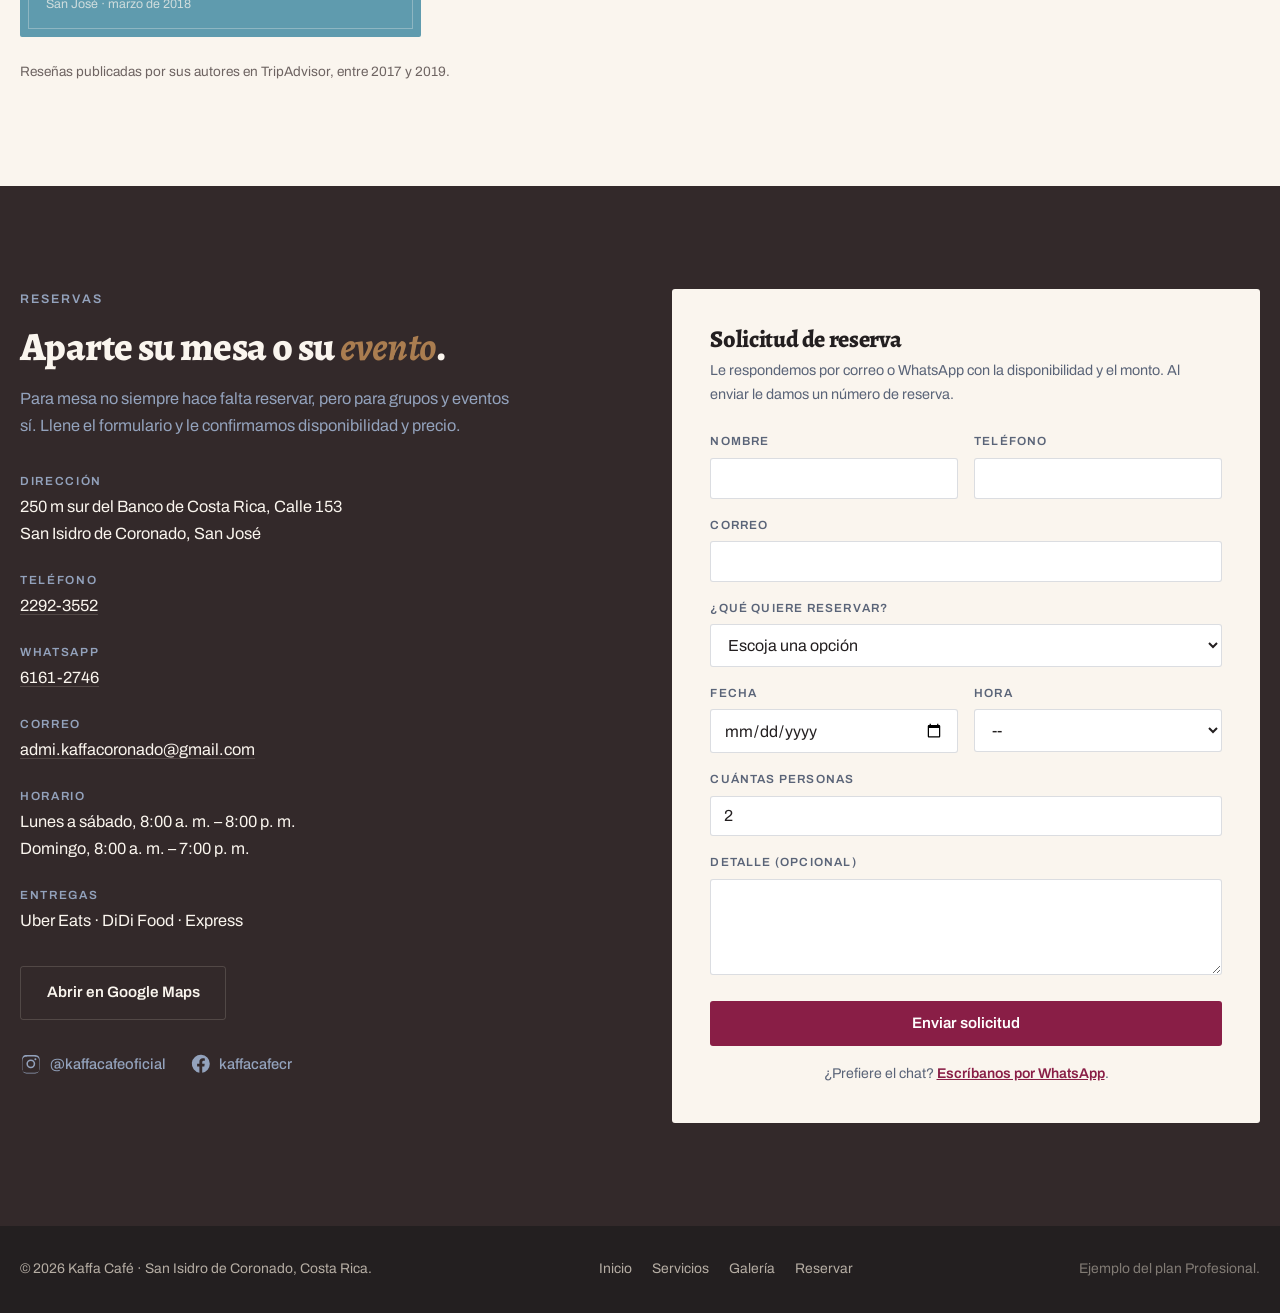
==== commit 4bfc0340: "Abre la carta completa por categorías y estrena los testimonios reales LA CARTA  Pasa de 67 renglone" ====
--- a/index.html
+++ b/index.html
@@ -311,10 +311,14 @@
     </div>
 
     <!-- ===========================================================
-         LA CARTA
-         Platos, descripciones y precios tomados del menú oficial de
-         Kaffa (FINAL AF_KaffaMenu v3). Los precios están en colones y
-         cambian: por eso el pie remite a WhatsApp para confirmarlos.
+         LA CARTA, POR CATEGORÍAS
+         Las ocho categorías del menú oficial de Kaffa
+         (FINAL AF_KaffaMenu v3.pdf), con sus 171 renglones. Van cerradas:
+         se abre la que interese y no hay que recorrer la carta entera.
+         Son <details>, así que abren y cierran sin JavaScript y el
+         teclado las maneja solo. El JS agrega los atajos de arriba y
+         el "abrir todas".
+         Los precios cambian: por eso el pie remite a WhatsApp.
          =========================================================== -->
     <div class="carta" id="carta">
 
@@ -324,141 +328,491 @@
         <p class="bajada">
           Recetas de familia y producto de primera. Algunos platos llevan más de
           cincuenta años en esta casa; otros los inventaron don Minor y doña Carmen
-          detrás de la barra.
+          detrás de la barra. Abrí la categoría que le interese.
         </p>
       </header>
 
-    <div class="carta__seccion" id="carta-desayunos">
-      <figure class="carta__foto"><img src="assets/img/desayuno-tipico.jpg" alt="Desayuno típico de Kaffa: gallo pinto, huevos fritos, tortillas palmeadas y natilla" width="880" height="660" loading="lazy"></figure>
-      <div class="carta__lista">
-        <h4>Desayunos<span class="carta__horario">8:00 a 11:45 a.&nbsp;m.</span></h4>
-        <ul class="platos">
-        <li><span class="plato__nombre">Típico</span><span class="plato__precio">¢6.500</span><span class="plato__nota">Gallo pinto, huevo a su gusto y pan o tortilla palmeada. Incluye café negro o con leche y jugo de naranja.</span></li>
-        <li><span class="plato__nombre">Inter</span><span class="plato__precio">¢6.500</span><span class="plato__nota">Omelette relleno de jamón y queso, con pan francés o tortilla palmeada. Incluye café y jugo.</span></li>
-        <li><span class="plato__nombre">Americano</span><span class="plato__precio">¢6.500</span><span class="plato__nota">Huevos al gusto, tocineta, papas salteadas y pan francés. Incluye café y jugo.</span></li>
-        <li><span class="plato__nombre">Waffles Kaffa</span><span class="plato__precio">¢6.500</span><span class="plato__nota">Waffles o pancakes de la casa, tocineta y huevos al gusto.</span></li>
-        <li><span class="plato__nombre">Tostadas de aguacate</span><span class="plato__precio">¢6.870</span><span class="plato__nota">Dos tostadas de aguacate con huevo al gusto y tocineta, con taza de frutas, café y jugo de naranja.</span></li>
-        <li><span class="plato__nombre">Continental</span><span class="plato__precio">¢6.000</span><span class="plato__nota">Huevos revueltos con jamón, pan francés o tortilla palmeada y frutas tropicales.</span></li>
-        <li><span class="plato__nombre">Saludable</span><span class="plato__precio">¢5.500</span><span class="plato__nota">Frutas tropicales con granola y yogurt. Incluye café.</span></li>
-        <li><span class="plato__nombre">Para acompañar</span><span class="plato__precio">desde ¢800</span><span class="plato__nota">Tostadas francesas, plátanos maduros, queso frito, tocineta, natilla u orden de frutas.</span></li>
-        </ul>
-      </div>
-    </div>
-    <div class="carta__seccion" id="carta-entradas">
-      <figure class="carta__foto"><img src="assets/img/fondue-pain.jpg" alt="Fondue de quesos servido dentro de una hogaza de pan de la casa" width="880" height="660" loading="lazy"></figure>
-      <div class="carta__lista">
-        <h4>Entradas, cremas y ensaladas</h4>
-        <ul class="platos">
-        <li><span class="plato__nombre">Fondue en pain</span><span class="plato__precio">¢5.590</span><span class="plato__nota">Mozzarella, manchego, gouda y parmesano fundidos sobre una hogaza de pan fresco hecha en casa.</span></li>
-        <li><span class="plato__nombre">Papas campesinas con alioli</span><span class="plato__precio">¢4.800</span></li>
-        <li><span class="plato__nombre">Ensalada de camarón</span><span class="plato__precio">¢5.590</span><span class="plato__nota">Mix de lechugas con pepino, tomate, aguacate y camarones al ajillo.</span></li>
-        <li><span class="plato__nombre">Cremas</span><span class="plato__precio">¢4.500 – ¢4.750</span><span class="plato__nota">Pejibaye, ayote, tomate o cebolla gratinada con mozzarella. En bowl de pan, +¢1.000.</span></li>
-        <li><span class="plato__nombre">Ensalada Kaffa</span><span class="plato__precio">¢6.000</span><span class="plato__nota">La veterana de la familia: lechuga, tomate, zanahoria, maíz dulce y aderezo de la casa.</span></li>
-        <li><span class="plato__nombre">Clásica césar</span><span class="plato__precio">¢6.150</span></li>
-        <li><span class="plato__nombre">Oriental</span><span class="plato__precio">¢7.300</span><span class="plato__nota">Lechuga, cranberries, reducción de balsámico y fajitas de pollo empanizadas.</span></li>
-        <li><span class="plato__nombre">Pan pita rellena</span><span class="plato__precio">¢6.150</span><span class="plato__nota">Con fajitas de pollo o de res.</span></li>
-        <li><span class="plato__nombre">Wraps</span><span class="plato__precio">¢5.150</span><span class="plato__nota">Lechuga, tomate, queso crema y fajitas de res o pollo, con papitas fritas.</span></li>
-        </ul>
-      </div>
-    </div>
-    <div class="carta__seccion" id="carta-fuertes">
-      <figure class="carta__foto"><img src="assets/img/filete-mignon.jpg" alt="Filete mignon a la parrilla con papas cajún y ensalada verde" width="880" height="660" loading="lazy"></figure>
-      <div class="carta__lista">
-        <h4>Platillos fuertes</h4>
-        <ul class="platos">
-        <li><span class="plato__nombre">Lomito al grill</span><span class="plato__precio">¢9.800</span><span class="plato__nota">A la parrilla, con papitas al romero y vegetales salteados.</span></li>
-        <li><span class="plato__nombre">Salmón a la mantequilla</span><span class="plato__precio">¢9.500</span><span class="plato__nota">Al limón, a la parrilla, con puré de papa y vegetales salteados.</span></li>
-        <li><span class="plato__nombre">Churrasco</span><span class="plato__precio">¢8.800</span><span class="plato__nota">A la parrilla, con papa asada y vegetales grillados.</span></li>
-        <li><span class="plato__nombre">Pechuga al grill</span><span class="plato__precio">¢8.800</span><span class="plato__nota">Con papas al romero y vegetales salteados.</span></li>
-        <li><span class="plato__nombre">Pollo picata</span><span class="plato__precio">¢8.800</span><span class="plato__nota">Un clásico italiano, con pasta aliolí y ensalada de palmito.</span></li>
-        <li><span class="plato__nombre">Filete mignon</span><span class="plato__precio">¢8.100</span><span class="plato__nota">Con papas cajún y ensalada verde.</span></li>
-        <li><span class="plato__nombre">Fajitas mixtas</span><span class="plato__precio">¢7.800</span><span class="plato__nota">Pollo, res y cerdo, con papas fritas y ensalada de la casa.</span></li>
-        <li><span class="plato__nombre">Filete de tilapia</span><span class="plato__precio">¢7.600</span><span class="plato__nota">Tilapia fresca costarricense, con papas fritas y ensalada.</span></li>
-        <li><span class="plato__nombre">Pastas</span><span class="plato__precio">¢6.500 – ¢7.000</span><span class="plato__nota">Pomodoro con tomates rostizados a las hierbas, bolognesa, pesto, alfredo o con pollo.</span></li>
-        <li><span class="plato__nombre">Lasaña</span><span class="plato__precio">¢7.200</span><span class="plato__nota">De pollo, carne o palmito, con pan de la casa y ensalada Kaffa.</span></li>
-        <li><span class="plato__nombre">Casado con postre</span><span class="plato__precio">¢5.500</span><span class="plato__nota">Arroz, frijoles, huevo, plátano, proteína a elegir, refresco natural y postre del día.</span></li>
-        </ul>
-      </div>
-    </div>
-    <div class="carta__seccion" id="carta-boulangerie">
-      <figure class="carta__foto"><img src="assets/img/pan-pita.jpg" alt="Crepa rellena de fajitas de pollo con pimientos" width="880" height="660" loading="lazy"></figure>
-      <div class="carta__lista">
-        <h4>Boulangerie y crepería</h4>
-        <ul class="platos">
-        <li><span class="plato__nombre">Tostada de pizza</span><span class="plato__precio">¢5.050 / ¢5.300</span><span class="plato__nota">La inventó don Minor hace más de diez años: pan de especies, carne al pomodoro, hongos y queso gratinado.</span></li>
-        <li><span class="plato__nombre">Tostada de hongos</span><span class="plato__precio">¢5.050 / ¢5.300</span><span class="plato__nota">La inventó doña Carmen y lleva años siendo <i>best seller</i>: pan de hierbas, hongos al ajillo y queso gratinado.</span></li>
-        <li><span class="plato__nombre">Pastel de pollo</span><span class="plato__precio">¢7.500</span><span class="plato__nota">Esta receta está en la familia desde hace más de cincuenta años.</span></li>
-        <li><span class="plato__nombre">Pastel de yuca</span><span class="plato__precio">¢7.500</span><span class="plato__nota">Con carne mechada al mejor estilo costarricense.</span></li>
-        <li><span class="plato__nombre">Pastel de palmito</span><span class="plato__precio">¢6.710</span></li>
-        <li><span class="plato__nombre">Sándwiches</span><span class="plato__precio">¢6.500 – ¢7.850</span><span class="plato__nota">En pan trenza de hierbas hecho en la casa: de pollo, roast beef, jamón de pavo, jamón y queso, queso, italiano, u hongos y espinaca.</span></li>
-        <li><span class="plato__nombre">Arreglados tipo lápiz</span><span class="plato__precio">¢6.900</span><span class="plato__nota">En pan eiffel, con frijoles molidos, queso, mano de piedra, lechuga y tomate.</span></li>
-        <li><span class="plato__nombre">Crepas saladas</span><span class="plato__precio">¢5.400 – ¢7.850</span><span class="plato__nota">Pollo y champiñones, jamón y espárragos, palmito o combinada. Bañadas en bechamel y mozzarella.</span></li>
-        <li><span class="plato__nombre">Quiches</span><span class="plato__precio">¢7.000</span><span class="plato__nota">Espinaca, brócoli, hongos o loraine, con ensalada de la casa.</span></li>
-        </ul>
-      </div>
-    </div>
-    <div class="carta__seccion" id="carta-postres">
-      <figure class="carta__foto"><img src="assets/img/torta-chilena.jpg" alt="Rebanada de torta chilena en un plato de Kaffa Café" width="880" height="660" loading="lazy"></figure>
-      <div class="carta__lista">
-        <h4>Postres y repostería</h4>
-        <ul class="platos">
-        <li><span class="plato__nombre">Torta chilena</span><span class="plato__precio">¢3.950</span></li>
-        <li><span class="plato__nombre">Torta Kaffa</span><span class="plato__precio">¢3.950</span></li>
-        <li><span class="plato__nombre">Tres leches</span><span class="plato__precio">¢4.250</span></li>
-        <li><span class="plato__nombre">Cheesecake de fresa</span><span class="plato__precio">¢4.250</span></li>
-        <li><span class="plato__nombre">Tiramizú</span><span class="plato__precio">¢4.500</span></li>
-        <li><span class="plato__nombre">Pies</span><span class="plato__precio">¢3.950 – ¢5.050</span><span class="plato__nota">Limón, manzana, maracuyá o nueces. Algunos se sirven con helado.</span></li>
-        <li><span class="plato__nombre">Queques</span><span class="plato__precio">¢3.400 – ¢4.500</span><span class="plato__nota">Chocolate, zanahoria, higos, manzana, moka, banano con chispas o red velvet.</span></li>
-        <li><span class="plato__nombre">Crepas dulces</span><span class="plato__precio">¢5.600 – ¢5.820</span><span class="plato__nota">Melocotón, caramelo, chocolate y nueces, fresas, <i>light</i> de frutas o mixta.</span></li>
-        <li><span class="plato__nombre">Opción keto y <i>gluten friendly</i></span><span class="plato__precio">¢4.370 – ¢4.500</span><span class="plato__nota">Queque de caramelo y nueces, de frutos rojos o pie de limón y maracuyá.</span></li>
-        <li><span class="plato__nombre">Repostería salada</span><span class="plato__precio">¢1.700 – ¢4.000</span><span class="plato__nota">Empanaditas, pastelitos de carne, arrolladitos de jamón y queso, palitos de queso, alfajores.</span></li>
-        </ul>
-      </div>
-    </div>
-    <div class="carta__seccion" id="carta-cafe">
-      <figure class="carta__foto"><img src="assets/img/cafe-tazas.jpg" alt="Dos tazas de café de Kaffa con arte en la leche sobre la barra" width="880" height="660" loading="lazy"></figure>
-      <div class="carta__lista">
-        <h4>Café de especialidad</h4>
-        <ul class="platos">
-        <li><span class="plato__nombre">Espresso</span><span class="plato__precio">¢1.900</span></li>
-        <li><span class="plato__nombre">Negro</span><span class="plato__precio">¢2.000</span></li>
-        <li><span class="plato__nombre">Con leche</span><span class="plato__precio">¢2.400</span></li>
-        <li><span class="plato__nombre">Capuccino</span><span class="plato__precio">¢2.800</span><span class="plato__nota">Con sabores, ¢3.150.</span></li>
-        <li><span class="plato__nombre">Infusiones</span><span class="plato__precio">¢1.680 – ¢3.355</span><span class="plato__nota">Según sean una, dos, tres o cuatro tazas. También hay té en agua, té en leche y agua dulce.</span></li>
-        <li><span class="plato__nombre">Kaffa</span><span class="plato__precio">¢3.920</span><span class="plato__nota">La bebida insignia, con más de dieciocho años de historia: café, leche condensada, ron, cocoa y helado.</span></li>
-        <li><span class="plato__nombre">Café de la abuela</span><span class="plato__precio">¢2.460</span><span class="plato__nota">Café con leche y tapa de dulce. Un clásico de nuestra cultura.</span></li>
-        <li><span class="plato__nombre">Los volcanes</span><span class="plato__precio">¢3.920</span><span class="plato__nota">Café, cocoa, ron, vainilla, canela, helado y leche.</span></li>
-        <li><span class="plato__nombre">Las nubes</span><span class="plato__precio">¢3.360</span><span class="plato__nota">Dulce molido, leche condensada, ron y una espuma de leche que hace honor a su nombre.</span></li>
-        <li><span class="plato__nombre">Chocolate caliente</span><span class="plato__precio">¢2.800</span><span class="plato__nota">La receta de la abuela. Tomarlo es sinónimo de sentirse en casa.</span></li>
-        <li><span class="plato__nombre">Fríos</span><span class="plato__precio">¢3.920 – ¢5.050</span><span class="plato__nota">Frappuccino con chantilly, shiver de café, moka, chocomenta, matcha, chai y más.</span></li>
-        <li><span class="plato__nombre">Leche de almendra</span><span class="plato__precio">+¢500</span><span class="plato__nota">También hay entera, descremada y deslactosada.</span></li>
-        </ul>
-      </div>
-    </div>
-    <div class="carta__seccion" id="carta-bebidas">
-      <figure class="carta__foto"><img src="assets/img/cafe-frio.jpg" alt="Dos cafés fríos con chantilly y sirope de chocolate" width="880" height="660" loading="lazy"></figure>
-      <div class="carta__lista">
-        <h4>Bebidas</h4>
-        <ul class="platos">
-        <li><span class="plato__nombre">Naturales en agua</span><span class="plato__precio">¢2.000</span><span class="plato__nota">Cien por ciento de fruta fresca, comprada directamente al agricultor.</span></li>
-        <li><span class="plato__nombre">Naturales en leche</span><span class="plato__precio">¢2.800</span><span class="plato__nota">En leche de almendras, ¢2.800. Con hierbabuena, ¢2.500. Mix de frutas, ¢3.150.</span></li>
-        <li><span class="plato__nombre">Batidos</span><span class="plato__precio">¢4.500</span><span class="plato__nota">A base de fruta natural, con helado y leche. Son un postre de copa.</span></li>
-        <li><span class="plato__nombre">Gaseosas</span><span class="plato__precio">¢1.450</span></li>
-        <li><span class="plato__nombre">Vino tinto, blanco o sangría</span><span class="plato__precio">¢3.950</span></li>
-        <li><span class="plato__nombre">Cerveza artesanal</span><span class="plato__precio">¢2.700</span></li>
-        </ul>
-      </div>
-    </div>
-    <div class="carta__seccion" id="carta-llevar">
-      <figure class="carta__foto"><img src="assets/img/cafe-bolsas.jpg" alt="Bolsas de café Kaffa en la vitrina del local" width="880" height="660" loading="lazy"></figure>
-      <div class="carta__lista">
-        <h4>Para llevar a casa</h4>
-        <ul class="platos">
-        <li><span class="plato__nombre">Café en grano, bolsa de 1&nbsp;lb</span><span class="plato__precio">¢6.500</span><span class="plato__nota">Valle Central SHB-EP, cosechado entre 1200 y 1700&nbsp;msnm. Caturra, catuaí y obatá, con 83 puntos de catación. Dulce a caña de azúcar y caramelo, acidez cítrica a naranja, cuerpo medio y postgusto achocolatado.</span></li>
-        <li><span class="plato__nombre">Vandola</span><span class="plato__precio">¢38.000</span><span class="plato__nota">Filtrado por goteo, hecha a mano por alfareros costarricenses. Pregunte por los estilos disponibles o vea <a href="https://vandolaoficial.com" target="_blank" rel="noopener">vandolaoficial.com</a>.</span></li>
-        </ul>
-      </div>
-    </div>
+      <div class="chips" role="group" aria-label="Ir a una categoría de la carta">
+        <button type="button" class="chip" data-abre="carta-desayunos">Desayunos</button>
+        <button type="button" class="chip" data-abre="carta-entradas">Entradas, cremas y ensaladas</button>
+        <button type="button" class="chip" data-abre="carta-fuertes">Almuerzos y platillos fuertes</button>
+        <button type="button" class="chip" data-abre="carta-boulangerie">Boulangerie y crepería</button>
+        <button type="button" class="chip" data-abre="carta-postres">Postres y repostería</button>
+        <button type="button" class="chip" data-abre="carta-cafe">Café de especialidad</button>
+        <button type="button" class="chip" data-abre="carta-bebidas">Bebidas</button>
+        <button type="button" class="chip" data-abre="carta-llevar">Para llevar a casa</button>
+      </div>
+
+      <div class="carta__mando">
+        <button type="button" class="carta__todas" id="abrirTodas" aria-expanded="false">Abrir todas</button>
+      </div>
+
+    <details class="grupo" id="carta-desayunos">
+      <summary class="grupo__boton">
+        <h4 class="grupo__nombre">Desayunos</h4>
+        <span class="grupo__pista">Con café y jugo de naranja incluidos</span>
+        <span class="grupo__meta"><span class="grupo__horario">8:00 a 11:45 a.&nbsp;m.</span><span class="grupo__cuenta">21 opciones</span></span>
+        <svg class="grupo__flecha" viewBox="0 0 24 24" aria-hidden="true"><path d="M12 15.4 5.6 9l1.4-1.4 5 5 5-5L18.4 9z"/></svg>
+      </summary>
+
+      <div class="grupo__cuerpo">
+        <figure class="grupo__foto">
+          <img src="assets/img/desayuno-tipico.jpg" alt="Desayuno típico de Kaffa: gallo pinto, huevos fritos, tortillas palmeadas y natilla" width="880" height="660" loading="lazy">
+        </figure>
+        <div class="grupo__lista">
+      <div class="sub">
+        <p class="sub__nota">¿Qué sería de nuestra vida sin el desayuno? En Kaffa nos esmeramos para que comencés tu día con el mejor sabor y tengás toda la energía para cumplir tus metas.</p>
+        <ul class="platos">
+          <li><span class="plato__nombre">Típico</span><span class="plato__precio">¢6.500</span><span class="plato__nota">¡La combinación ganadora! Gallo pinto, huevo a tu gusto, acompañado de pan o tortilla palmeada. Incluye café negro o con leche y jugo de naranja.</span></li>
+          <li><span class="plato__nombre">Inter</span><span class="plato__precio">¢6.500</span><span class="plato__nota">¡Empecemos el día con huevos! Omelette relleno de jamón y queso, acompañado de pan francés o tortilla palmeada. Incluye café negro o con leche y jugo de naranja.</span></li>
+          <li><span class="plato__nombre">Continental</span><span class="plato__precio">¢6.000</span><span class="plato__nota">Huevos revueltos con jamón, pan francés o tortilla palmeada y frutas tropicales. Incluye café negro o con leche y jugo de naranja.</span></li>
+          <li><span class="plato__nombre">Tostadas de aguacate</span><span class="plato__precio">¢6.870</span><span class="plato__nota">Dos deliciosas tostadas de aguacate con huevo al gusto y tocineta, acompañadas de una taza pequeña de frutas, café y jugo de naranja.</span></li>
+          <li><span class="plato__nombre">Waffles Kaffa</span><span class="plato__precio">¢6.500</span><span class="plato__nota">Waffles o pancakes de la casa, tocineta, huevos a tu gusto y café a elegir entre negro y con leche.</span></li>
+          <li><span class="plato__nombre">Americano</span><span class="plato__precio">¢6.500</span><span class="plato__nota">Huevos a tu gusto, tocineta, papas salteadas, pan francés, café a elegir entre negro o con leche y jugo de naranja.</span></li>
+          <li><span class="plato__nombre">Saludable</span><span class="plato__precio">¢5.500</span><span class="plato__nota">Frutas tropicales acompañadas de granola y yogurt. Incluye café.</span></li>
+        </ul>
+      </div>
+      <div class="sub">
+        <h5 class="sub__titulo">¿Se te antoja algo más?</h5>
+        <ul class="platos">
+          <li><span class="plato__nombre">Carne en salsa</span><span class="plato__precio">¢2.800</span></li>
+          <li><span class="plato__nombre">Huevos rancheros</span><span class="plato__precio">¢2.350</span></li>
+          <li><span class="plato__nombre">Huevos revueltos</span><span class="plato__precio">¢1.350</span></li>
+          <li><span class="plato__nombre">Tocineta</span><span class="plato__precio">¢2.600</span></li>
+          <li><span class="plato__nombre">Tostadas francesas</span><span class="plato__precio">¢3.950</span></li>
+          <li><span class="plato__nombre">Waffles o pancakes</span><span class="plato__precio">¢3.950</span></li>
+          <li><span class="plato__nombre">Orden de frutas</span><span class="plato__precio">¢2.350</span></li>
+          <li><span class="plato__nombre">Plátanos maduros</span><span class="plato__precio">¢1.700</span></li>
+          <li><span class="plato__nombre">Queso frito</span><span class="plato__precio">¢1.700</span></li>
+          <li><span class="plato__nombre">Yogurt</span><span class="plato__precio">¢1.300</span></li>
+          <li><span class="plato__nombre">Granola</span><span class="plato__precio">¢1.300</span></li>
+          <li><span class="plato__nombre">Orden de tortilla</span><span class="plato__precio">¢850</span></li>
+          <li><span class="plato__nombre">Orden de pan</span><span class="plato__precio">¢850</span></li>
+          <li><span class="plato__nombre">Natillas</span><span class="plato__precio">¢800</span></li>
+        </ul>
+      </div>
+        </div>
+      </div>
+    </details>
+
+    <details class="grupo" id="carta-entradas">
+      <summary class="grupo__boton">
+        <h4 class="grupo__nombre">Entradas, cremas y ensaladas</h4>
+        <span class="grupo__pista">Fondue, cremas de la casa, ensaladas, pan pita y wraps</span>
+        <span class="grupo__meta"><span class="grupo__cuenta">13 opciones</span></span>
+        <svg class="grupo__flecha" viewBox="0 0 24 24" aria-hidden="true"><path d="M12 15.4 5.6 9l1.4-1.4 5 5 5-5L18.4 9z"/></svg>
+      </summary>
+
+      <div class="grupo__cuerpo">
+        <figure class="grupo__foto">
+          <img src="assets/img/fondue-pain.jpg" alt="Fondue de quesos servido dentro de una hogaza de pan de la casa" width="880" height="660" loading="lazy">
+        </figure>
+        <div class="grupo__lista">
+      <div class="sub">
+        <h5 class="sub__titulo">Entradas</h5>
+        <ul class="platos">
+          <li><span class="plato__nombre">Fondue en pain</span><span class="plato__precio">¢5.590</span><span class="plato__nota">Deliciosos quesos fundidos a base de mozzarella, manchego, gouda y parmesano, servidos sobre una hogaza de pan fresco preparada en casa.</span></li>
+          <li><span class="plato__nombre">Ensalada de camarón</span><span class="plato__precio">¢5.590</span><span class="plato__nota">Mix de lechugas acompañado de pepino, tomate, aguacate y camarones al ajillo.</span></li>
+          <li><span class="plato__nombre">Papas campesinas con alioli</span><span class="plato__precio">¢4.800</span></li>
+        </ul>
+      </div>
+      <div class="sub">
+        <h5 class="sub__titulo">Cremas</h5>
+        <p class="sub__nota">Recién hechas con nuestras recetas de familia. Podés pedirlas en bowl de pan, +¢1.000.</p>
+        <ul class="platos">
+          <li><span class="plato__nombre">Cebolla</span><span class="plato__precio">¢4.750</span><span class="plato__nota">Viene acompañada de crotones y gratinada con queso mozzarella.</span></li>
+          <li><span class="plato__nombre">Tomate</span><span class="plato__precio">¢4.500</span></li>
+          <li><span class="plato__nombre">Pejibaye</span><span class="plato__precio">¢4.500</span></li>
+          <li><span class="plato__nombre">Ayote</span><span class="plato__precio">¢4.500</span></li>
+        </ul>
+      </div>
+      <div class="sub">
+        <h5 class="sub__titulo">Ensaladas</h5>
+        <ul class="platos">
+          <li><span class="plato__nombre">Oriental</span><span class="plato__precio">¢7.300</span><span class="plato__nota">Sin lugar a dudas uno de nuestros favoritos. Lechuga, cranberries, reducción de balsámico y fajitas de pollo empanizadas. ¡Una auténtica delicia!</span></li>
+          <li><span class="plato__nombre">Clásica césar</span><span class="plato__precio">¢6.150</span><span class="plato__nota">Lechuga romana, queso parmesano, crutones y aderezo césar.</span></li>
+          <li><span class="plato__nombre">Kaffa</span><span class="plato__precio">¢6.000</span><span class="plato__nota">La veterana de la familia: lechuga, tomate, zanahoria, maíz dulce y nuestro aderezo de la casa.</span></li>
+          <li><span class="plato__nombre">Adicional de pollo</span><span class="plato__precio">¢1.700</span></li>
+        </ul>
+      </div>
+      <div class="sub">
+        <h5 class="sub__titulo">Pan pita y wraps</h5>
+        <ul class="platos">
+          <li><span class="plato__nombre">Pan pita rellena</span><span class="plato__precio">¢6.150</span><span class="plato__nota">A elegir entre fajitas de pollo o de res.</span></li>
+          <li><span class="plato__nombre">Wraps</span><span class="plato__precio">¢5.150</span><span class="plato__nota">Rellenos de lechuga, tomate, queso crema y fajitas de res o de pollo, acompañados de papitas fritas.</span></li>
+        </ul>
+      </div>
+        </div>
+      </div>
+    </details>
+
+    <details class="grupo" id="carta-fuertes">
+      <summary class="grupo__boton">
+        <h4 class="grupo__nombre">Almuerzos y platillos fuertes</h4>
+        <span class="grupo__pista">Carnes y pescados a la parrilla, pastas y el casado del día</span>
+        <span class="grupo__meta"><span class="grupo__cuenta">15 opciones</span></span>
+        <svg class="grupo__flecha" viewBox="0 0 24 24" aria-hidden="true"><path d="M12 15.4 5.6 9l1.4-1.4 5 5 5-5L18.4 9z"/></svg>
+      </summary>
+
+      <div class="grupo__cuerpo">
+        <figure class="grupo__foto">
+          <img src="assets/img/filete-mignon.jpg" alt="Filete mignon a la parrilla con papas cajún y ensalada verde" width="880" height="660" loading="lazy">
+        </figure>
+        <div class="grupo__lista">
+      <div class="sub">
+        <h5 class="sub__titulo">De la tierra y el mar</h5>
+        <ul class="platos">
+          <li><span class="plato__nombre">Lomito al grill</span><span class="plato__precio">¢9.800</span><span class="plato__nota">Preparado a la parrilla, acompañado de papitas al romero y vegetales salteados.</span></li>
+          <li><span class="plato__nombre">Salmón a la mantequilla</span><span class="plato__precio">¢9.500</span><span class="plato__nota">¡Sabemos que este plato te encanta! Salmón al limón preparado a la parrilla, acompañado de puré de papa y vegetales salteados.</span></li>
+          <li><span class="plato__nombre">Churrasco</span><span class="plato__precio">¢8.800</span><span class="plato__nota">Este delicioso corte de carne lo preparamos a la parrilla y lo acompañamos de papa asada y vegetales grillados.</span></li>
+          <li><span class="plato__nombre">Pechuga al grill</span><span class="plato__precio">¢8.800</span><span class="plato__nota">Pechuga de pollo a la parrilla, acompañada de papas al romero y vegetales salteados.</span></li>
+          <li><span class="plato__nombre">Pollo picata</span><span class="plato__precio">¢8.800</span><span class="plato__nota">Un clásico de la comida italiana, acompañado de pasta aliolí y ensalada de palmito con vinagreta.</span></li>
+          <li><span class="plato__nombre">Filete mignon</span><span class="plato__precio">¢8.100</span><span class="plato__nota">Acompañado de papas cajún y ensalada verde.</span></li>
+          <li><span class="plato__nombre">Fajitas mixtas</span><span class="plato__precio">¢7.800</span><span class="plato__nota">Fajitas de pollo, res y cerdo acompañadas de papas fritas y ensalada de la casa.</span></li>
+          <li><span class="plato__nombre">Filete de tilapia</span><span class="plato__precio">¢7.600</span><span class="plato__nota">Filete de tilapia fresca costarricense, acompañado de papas fritas y nuestra ensalada de la casa.</span></li>
+          <li><span class="plato__nombre">Casado con postre</span><span class="plato__precio">¢5.500</span><span class="plato__nota">Arroz, frijoles, huevo, plátano, proteína a elegir y refresco natural, más el postre del día.</span></li>
+        </ul>
+      </div>
+      <div class="sub">
+        <h5 class="sub__titulo">Pastas</h5>
+        <ul class="platos">
+          <li><span class="plato__nombre">Lasaña</span><span class="plato__precio">¢7.200</span><span class="plato__nota">Todas nuestras lasañas van acompañadas de nuestro pan de la casa y ensalada Kaffa. Podés elegirlas de pollo, carne o palmito.</span></li>
+          <li><span class="plato__nombre">Con pollo</span><span class="plato__precio">¢7.000</span><span class="plato__nota">Pasta en salsa bechamel, con un intenso sabor a vino blanco, acompañada de trozos de pollo.</span></li>
+          <li><span class="plato__nombre">Bolognesa</span><span class="plato__precio">¢7.000</span><span class="plato__nota">Una deliciosa combinación entre nuestra salsa de tomate natural y carne.</span></li>
+          <li><span class="plato__nombre">Pesto</span><span class="plato__precio">¢7.000</span><span class="plato__nota">La mejor forma de probar nuestro pesto. Podés pedirla con adicional de pollo, +¢1.000, o camarón, +¢1.200.</span></li>
+          <li><span class="plato__nombre">Alfredo</span><span class="plato__precio">¢7.000</span><span class="plato__nota">Tradicional salsa alfredo, acompañada de jamón y queso mozzarella. También la podés pedir con camarones, +¢1.200.</span></li>
+          <li><span class="plato__nombre">Al pomodoro</span><span class="plato__precio">¢6.500</span><span class="plato__nota">La salsa que acompaña esta pasta es elaborada 100&nbsp;% en nuestra cocina, con tomates rostizados a las hierbas.</span></li>
+        </ul>
+      </div>
+        </div>
+      </div>
+    </details>
+
+    <details class="grupo" id="carta-boulangerie">
+      <summary class="grupo__boton">
+        <h4 class="grupo__nombre">Boulangerie y crepería</h4>
+        <span class="grupo__pista">Sándwiches en pan de la casa, pasteles, tostadas, crepas y quiches</span>
+        <span class="grupo__meta"><span class="grupo__cuenta">24 opciones</span></span>
+        <svg class="grupo__flecha" viewBox="0 0 24 24" aria-hidden="true"><path d="M12 15.4 5.6 9l1.4-1.4 5 5 5-5L18.4 9z"/></svg>
+      </summary>
+
+      <div class="grupo__cuerpo">
+        <figure class="grupo__foto">
+          <img src="assets/img/pan-pita.jpg" alt="Crepa rellena de fajitas de pollo con pimientos" width="880" height="660" loading="lazy">
+        </figure>
+        <div class="grupo__lista">
+      <div class="sub">
+        <h5 class="sub__titulo">Sándwiches</h5>
+        <p class="sub__nota">Hechos con nuestro pan estilo trenza de hierbas y nuestro pan eiffel.</p>
+        <ul class="platos">
+          <li><span class="plato__nombre">De pollo</span><span class="plato__precio">¢7.850</span><span class="plato__nota">Hecho con nuestro pan estilo trenza de hierbas, con fajitas de pollo. ¡Delicia absoluta!</span></li>
+          <li><span class="plato__nombre">Roast beef</span><span class="plato__precio">¢7.500</span><span class="plato__nota">Roast beef de primera calidad, aderezo de mostaza, acompañado de papitas fritas.</span></li>
+          <li><span class="plato__nombre">Jamón de pavo</span><span class="plato__precio">¢7.500</span><span class="plato__nota">Con aderezo de mostaza, ensalada de tomate y pepino y las infaltables papitas fritas.</span></li>
+          <li><span class="plato__nombre">Jamón y queso</span><span class="plato__precio">¢6.900</span><span class="plato__nota">Con mantequilla de ajo, queso manchego y cheddar. Acompañado de ensalada de la casa y papas fritas.</span></li>
+          <li><span class="plato__nombre">Tipo lápiz</span><span class="plato__precio">¢6.900</span><span class="plato__nota">Un clásico costarricense, hecho en pan eiffel, con frijoles molidos, queso, mano de piedra, lechuga, tomate y aderezo de mayonesa con mostaza.</span></li>
+          <li><span class="plato__nombre">Queso</span><span class="plato__precio">¢6.500</span><span class="plato__nota">Con mantequilla de ajo y queso manchego. Acompañado de ensalada de la casa y papas fritas.</span></li>
+          <li><span class="plato__nombre">Hongos y espinaca</span><span class="plato__precio">¢6.500</span><span class="plato__nota">Hecho con pan vegano de tomate y albahaca, relleno de hongos y espinaca, acompañado de crema de pejibaye y papitas.</span></li>
+          <li><span class="plato__nombre">Italiano</span><span class="plato__precio">¢6.500</span><span class="plato__nota">Hecho con pan eiffel, pesto, tomate y queso mozzarella.</span></li>
+          <li><span class="plato__nombre">Arreglados</span><span class="plato__precio">¢5.590</span></li>
+        </ul>
+      </div>
+      <div class="sub">
+        <h5 class="sub__titulo">Pasteles</h5>
+        <ul class="platos">
+          <li><span class="plato__nombre">Pollo</span><span class="plato__precio">¢7.500</span><span class="plato__nota">Esta receta está en nuestra familia desde hace más de cincuenta años. Tenés que probarlo. Viene acompañado de nuestra ensalada de la casa.</span></li>
+          <li><span class="plato__nombre">Yuca</span><span class="plato__precio">¢7.500</span><span class="plato__nota">Pastel de yuca con carne mechada arreglada al mejor estilo costarricense, acompañado de ensalada.</span></li>
+          <li><span class="plato__nombre">Palmito</span><span class="plato__precio">¢6.710</span><span class="plato__nota">Si sos como nosotros, que nos encanta el palmito, tenés que pedir este best seller.</span></li>
+        </ul>
+      </div>
+      <div class="sub">
+        <h5 class="sub__titulo">Tostadas</h5>
+        <ul class="platos">
+          <li><span class="plato__nombre">Tostada de pizza</span><span class="plato__precio">¢5.050 / ¢5.300</span><span class="plato__nota">Este platillo lo inventó don Minor hace más de diez años: tostada de nuestro pan de especies, con carne al pomodoro, hongos y queso gratinado. Pequeña o grande.</span></li>
+          <li><span class="plato__nombre">Tostada de hongos</span><span class="plato__precio">¢5.050 / ¢5.300</span><span class="plato__nota">La inventó doña Carmen y ha sido best seller por años: tostada de nuestro pan de hierbas, con hongos al ajillo y queso gratinado. Pequeña o grande.</span></li>
+          <li><span class="plato__nombre">Montadito de jamón y queso</span><span class="plato__precio">¢5.500</span><span class="plato__nota">Tortilla de harina rellena de frijoles molidos, queso mozzarella y jamón. Acompañado de lechuga y pico de gallo.</span></li>
+        </ul>
+      </div>
+      <div class="sub">
+        <h5 class="sub__titulo">Crepería coronadeña</h5>
+        <p class="sub__nota">Nuestras crepas han sido muy famosas en el cantón. Van bañadas en nuestra tradicional salsa bechamel y queso mozzarella; si las querés con salsa pomodoro, también te las podemos hacer. Todas vienen acompañadas de vegetales salteados.</p>
+        <ul class="platos">
+          <li><span class="plato__nombre">Crepa combinada</span><span class="plato__precio">¢7.850</span><span class="plato__nota">Pequeña.</span></li>
+          <li><span class="plato__nombre">Pollo y champiñones</span><span class="plato__precio">¢6.150 / ¢6.500</span><span class="plato__nota">Pequeña o grande.</span></li>
+          <li><span class="plato__nombre">Jamón y espárragos</span><span class="plato__precio">¢6.150 / ¢6.500</span><span class="plato__nota">Pequeña o grande.</span></li>
+          <li><span class="plato__nombre">Espárragos</span><span class="plato__precio">¢5.400 / ¢7.400</span><span class="plato__nota">Pequeña o grande.</span></li>
+          <li><span class="plato__nombre">Palmito</span><span class="plato__precio">¢5.400 / ¢5.700</span><span class="plato__nota">Pequeña o grande.</span></li>
+        </ul>
+      </div>
+      <div class="sub">
+        <h5 class="sub__titulo">Quiches</h5>
+        <p class="sub__nota">Acompañados de ensalada de la casa.</p>
+        <ul class="platos">
+          <li><span class="plato__nombre">Espinaca</span><span class="plato__precio">¢7.000</span></li>
+          <li><span class="plato__nombre">Brócoli</span><span class="plato__precio">¢7.000</span></li>
+          <li><span class="plato__nombre">Hongos</span><span class="plato__precio">¢7.000</span></li>
+          <li><span class="plato__nombre">Loraine</span><span class="plato__precio">¢7.000</span></li>
+        </ul>
+      </div>
+        </div>
+      </div>
+    </details>
+
+    <details class="grupo" id="carta-postres">
+      <summary class="grupo__boton">
+        <h4 class="grupo__nombre">Postres y repostería</h4>
+        <span class="grupo__pista">Tortas, pies, queques, crepas dulces y opciones keto y gluten friendly</span>
+        <span class="grupo__meta"><span class="grupo__cuenta">39 opciones</span></span>
+        <svg class="grupo__flecha" viewBox="0 0 24 24" aria-hidden="true"><path d="M12 15.4 5.6 9l1.4-1.4 5 5 5-5L18.4 9z"/></svg>
+      </summary>
+
+      <div class="grupo__cuerpo">
+        <figure class="grupo__foto">
+          <img src="assets/img/torta-chilena.jpg" alt="Rebanada de torta chilena en un plato de Kaffa Café" width="880" height="660" loading="lazy">
+        </figure>
+        <div class="grupo__lista">
+      <div class="sub">
+        <h5 class="sub__titulo">Postres</h5>
+        <p class="sub__nota">Toda nuestra repostería está preparada con el mayor cuidado y frescura.</p>
+        <ul class="platos">
+          <li><span class="plato__nombre">Torta Kaffa</span><span class="plato__precio">¢3.950</span></li>
+          <li><span class="plato__nombre">Torta chilena</span><span class="plato__precio">¢3.950</span></li>
+          <li><span class="plato__nombre">Torta de naranja</span><span class="plato__precio">¢3.950</span></li>
+          <li><span class="plato__nombre">Torta de chocofresa</span><span class="plato__precio">¢4.500</span></li>
+          <li><span class="plato__nombre">Tiramizú</span><span class="plato__precio">¢4.500</span></li>
+          <li><span class="plato__nombre">Cheesecake de fresa</span><span class="plato__precio">¢4.250</span></li>
+          <li><span class="plato__nombre">Tres leches</span><span class="plato__precio">¢4.250</span></li>
+          <li><span class="plato__nombre">Flan de caramelo</span><span class="plato__precio">¢3.950</span></li>
+        </ul>
+      </div>
+      <div class="sub">
+        <h5 class="sub__titulo">Pie</h5>
+        <ul class="platos">
+          <li><span class="plato__nombre">Pie de nueces</span><span class="plato__precio">¢4.500</span><span class="plato__nota">Con helado, ¢5.050.</span></li>
+          <li><span class="plato__nombre">Pie de manzana</span><span class="plato__precio">¢3.950</span><span class="plato__nota">Con helado, ¢4.500.</span></li>
+          <li><span class="plato__nombre">Pie de limón</span><span class="plato__precio">¢3.950</span></li>
+          <li><span class="plato__nombre">Pie de maracuyá</span><span class="plato__precio">¢3.950</span></li>
+        </ul>
+      </div>
+      <div class="sub">
+        <h5 class="sub__titulo">Queque</h5>
+        <ul class="platos">
+          <li><span class="plato__nombre">Queque de chocolate</span><span class="plato__precio">¢4.500</span></li>
+          <li><span class="plato__nombre">Queque moka</span><span class="plato__precio">¢4.500</span></li>
+          <li><span class="plato__nombre">Red velvet</span><span class="plato__precio">¢4.500</span></li>
+          <li><span class="plato__nombre">Queque de higos</span><span class="plato__precio">¢3.950</span></li>
+          <li><span class="plato__nombre">Queque de manzana</span><span class="plato__precio">¢3.950</span></li>
+          <li><span class="plato__nombre">Queque de zanahoria</span><span class="plato__precio">¢3.950</span></li>
+          <li><span class="plato__nombre">Queque seco</span><span class="plato__precio">¢3.400</span></li>
+        </ul>
+      </div>
+      <div class="sub">
+        <h5 class="sub__titulo">Crepas dulces</h5>
+        <ul class="platos">
+          <li><span class="plato__nombre">Crepa mixta</span><span class="plato__precio">¢5.820</span></li>
+          <li><span class="plato__nombre">Crepa de melocotón</span><span class="plato__precio">¢5.600</span></li>
+          <li><span class="plato__nombre">Crepa de caramelo</span><span class="plato__precio">¢5.600</span></li>
+          <li><span class="plato__nombre">Crepa de chocolate y nueces</span><span class="plato__precio">¢5.600</span></li>
+          <li><span class="plato__nombre">Crepa de fresas</span><span class="plato__precio">¢5.600</span></li>
+          <li><span class="plato__nombre">Crepa light de frutas</span><span class="plato__precio">¢5.600</span></li>
+        </ul>
+      </div>
+      <div class="sub">
+        <h5 class="sub__titulo">Gluten friendly</h5>
+        <ul class="platos">
+          <li><span class="plato__nombre">Queque de manzana</span><span class="plato__precio">¢4.500</span></li>
+          <li><span class="plato__nombre">Queque de banano con chispas de chocolate</span><span class="plato__precio">¢4.500</span></li>
+          <li><span class="plato__nombre">Brounie</span><span class="plato__precio">¢1.600</span></li>
+        </ul>
+      </div>
+      <div class="sub">
+        <h5 class="sub__titulo">Opción keto</h5>
+        <p class="sub__nota">De acuerdo a disponibilidad.</p>
+        <ul class="platos">
+          <li><span class="plato__nombre">Queque de caramelo y nueces</span><span class="plato__precio">¢4.370</span></li>
+          <li><span class="plato__nombre">Queque de frutos rojos</span><span class="plato__precio">¢4.370</span></li>
+          <li><span class="plato__nombre">Pie de limón y maracuyá</span><span class="plato__precio">¢4.370</span></li>
+        </ul>
+      </div>
+      <div class="sub">
+        <h5 class="sub__titulo">Repostería salada</h5>
+        <p class="sub__nota">Acompañá tu hora del café con estas tentaciones.</p>
+        <ul class="platos">
+          <li><span class="plato__nombre">Bolsa de palitos de queso</span><span class="plato__precio">¢2.570</span></li>
+          <li><span class="plato__nombre">Arrolladito de jamón y queso</span><span class="plato__precio">¢2.250</span></li>
+          <li><span class="plato__nombre">Pastelitos de carne</span><span class="plato__precio">¢2.250</span></li>
+          <li><span class="plato__nombre">Empanaditas</span><span class="plato__precio">¢2.250</span></li>
+        </ul>
+      </div>
+      <div class="sub">
+        <h5 class="sub__titulo">Repostería dulce</h5>
+        <ul class="platos">
+          <li><span class="plato__nombre">Bolsitas de empanaditas</span><span class="plato__precio">¢4.000</span></li>
+          <li><span class="plato__nombre">Alfajor</span><span class="plato__precio">¢1.700</span></li>
+          <li><span class="plato__nombre">Barquitos</span><span class="plato__precio">¢1.700</span></li>
+          <li><span class="plato__nombre">Empanaditas</span><span class="plato__precio">¢1.700</span></li>
+        </ul>
+      </div>
+        </div>
+      </div>
+    </details>
+
+    <details class="grupo" id="carta-cafe">
+      <summary class="grupo__boton">
+        <h4 class="grupo__nombre">Café de especialidad</h4>
+        <span class="grupo__pista">Calientes, fríos, tradicionales y los de la casa</span>
+        <span class="grupo__meta"><span class="grupo__cuenta">40 opciones</span></span>
+        <svg class="grupo__flecha" viewBox="0 0 24 24" aria-hidden="true"><path d="M12 15.4 5.6 9l1.4-1.4 5 5 5-5L18.4 9z"/></svg>
+      </summary>
+
+      <div class="grupo__cuerpo">
+        <figure class="grupo__foto">
+          <img src="assets/img/cafe-tazas.jpg" alt="Dos tazas de café de Kaffa con arte en la leche sobre la barra" width="880" height="660" loading="lazy">
+        </figure>
+        <div class="grupo__lista">
+      <div class="sub">
+        <h5 class="sub__titulo">Calientes · clásicos</h5>
+        <ul class="platos">
+          <li><span class="plato__nombre">Espresso</span><span class="plato__precio">¢1.900</span></li>
+          <li><span class="plato__nombre">Negro</span><span class="plato__precio">¢2.000</span></li>
+          <li><span class="plato__nombre">Con leche</span><span class="plato__precio">¢2.400</span></li>
+          <li><span class="plato__nombre">Cortado</span><span class="plato__precio">¢2.220</span></li>
+          <li><span class="plato__nombre">Capuccino</span><span class="plato__precio">¢2.800</span><span class="plato__nota">Con sabores, ¢3.150.</span></li>
+          <li><span class="plato__nombre">Té en leche</span><span class="plato__precio">¢2.550</span></li>
+          <li><span class="plato__nombre">Té en agua</span><span class="plato__precio">¢1.990</span></li>
+        </ul>
+      </div>
+      <div class="sub">
+        <h5 class="sub__titulo">Calientes · de la casa</h5>
+        <ul class="platos">
+          <li><span class="plato__nombre">Kaffa</span><span class="plato__precio">¢3.920</span><span class="plato__nota">Nuestra bebida insignia, con más de dieciocho años de historia. Suave mezcla de café, leche condensada, ron, cocoa y helado.</span></li>
+          <li><span class="plato__nombre">Café de la abuela</span><span class="plato__precio">¢2.460</span><span class="plato__nota">Transportate a las tardes de café donde la abuela, con este café con leche y tapa de dulce. Un clásico de nuestra cultura y de tu historia.</span></li>
+          <li><span class="plato__nombre">Los volcanes</span><span class="plato__precio">¢3.920</span><span class="plato__nota">¿No sabés si elegir chocolate caliente o un cafecito? Este es el elegido: café, cocoa, ron, vainilla, canela, helado y leche.</span></li>
+          <li><span class="plato__nombre">Caprichos</span><span class="plato__precio">¢3.920</span><span class="plato__nota">Endulzate la vida con esta combinación de café, leche, leche condensada, ron, vainilla, helado y malvaviscos.</span></li>
+          <li><span class="plato__nombre">Capuccino irlandés</span><span class="plato__precio">¢3.920</span><span class="plato__nota">Una deliciosa mezcla que no falla: café, leche, crema irlandesa y whisky.</span></li>
+          <li><span class="plato__nombre">Kaffa moka menta</span><span class="plato__precio">¢3.920</span><span class="plato__nota">Si sos amante del chocolate con menta, este es tu café.</span></li>
+          <li><span class="plato__nombre">Primavera</span><span class="plato__precio">¢3.920</span><span class="plato__nota">Delicada mezcla de menta con leche condensada y whisky.</span></li>
+          <li><span class="plato__nombre">Pecado de ángel</span><span class="plato__precio">¢3.920</span><span class="plato__nota">¿Te gusta el anís? Tenés que probar esta deliciosa mezcla con nuestro café de especialidad.</span></li>
+          <li><span class="plato__nombre">Moccacino</span><span class="plato__precio">¢3.920</span></li>
+          <li><span class="plato__nombre">Las nubes</span><span class="plato__precio">¢3.360</span><span class="plato__nota">Combinación de dulce molido, leche condensada, ron y una espuma de leche que hace honor a su nombre.</span></li>
+          <li><span class="plato__nombre">Chocolate caliente</span><span class="plato__precio">¢2.800</span><span class="plato__nota">Esta receta evoca todas nuestras emociones, porque es la receta de nuestra abuelita. Tomarlo es sinónimo de sentirse en casa.</span></li>
+          <li><span class="plato__nombre">Infusiones</span><span class="plato__precio">¢1.680 – ¢3.355</span><span class="plato__nota">Según sean una, dos, tres o cuatro tazas.</span></li>
+        </ul>
+      </div>
+      <div class="sub">
+        <h5 class="sub__titulo">Tradicionales</h5>
+        <ul class="platos">
+          <li><span class="plato__nombre">Agua dulce</span><span class="plato__precio">¢2.250</span><span class="plato__nota">Con leche, ¢2.500.</span></li>
+        </ul>
+      </div>
+      <div class="sub">
+        <h5 class="sub__titulo">Fríos</h5>
+        <p class="sub__nota">Elegí tu bebida con leche entera, descremada, deslactosada o de almendra, +¢500. Todas contienen leche, helado y azúcar.</p>
+        <ul class="platos">
+          <li><span class="plato__nombre">Shiver de café</span><span class="plato__precio">¢5.050</span><span class="plato__nota">Galleta oreo, helado y café. ¡Espectacular!</span></li>
+          <li><span class="plato__nombre">Frapuccino con chantilly</span><span class="plato__precio">¢5.050</span><span class="plato__nota">Liviana combinación de espresso, leche y hielo. Si no querés azúcar, podés pedirlo con splenda.</span></li>
+          <li><span class="plato__nombre">Capuccino</span><span class="plato__precio">¢5.050</span><span class="plato__nota">Un clásico frío con cocoa, canela y vainilla.</span></li>
+          <li><span class="plato__nombre">Capuccino irlandés</span><span class="plato__precio">¢5.050</span><span class="plato__nota">Deliciosa mezcla de galleta maría, crema irlandesa y whisky.</span></li>
+          <li><span class="plato__nombre">Moka</span><span class="plato__precio">¢5.050</span><span class="plato__nota">Suave mezcla de ron con sirope de moka.</span></li>
+          <li><span class="plato__nombre">Mariana</span><span class="plato__precio">¢5.050</span><span class="plato__nota">Todos conocemos a una Mariana, ¿cierto? Este café es en honor a nuestra Mariana y está lleno de deliciosas cerezas rojas.</span></li>
+          <li><span class="plato__nombre">Las tres Marías</span><span class="plato__precio">¢5.050</span><span class="plato__nota">Para recordar a nuestras tres Marías de la casa, con ingredientes que representan a cada una: vodka, cerezas rojas y melocotones.</span></li>
+          <li><span class="plato__nombre">Susurro de café</span><span class="plato__precio">¢5.050</span><span class="plato__nota">¡Como este no hay dos! Un deleite en tu boca: higos, galletas maría, leche condensada y sirope de caramelo.</span></li>
+          <li><span class="plato__nombre">Labrador</span><span class="plato__precio">¢5.050</span><span class="plato__nota">En honor a nuestro santo patrono: sirope de tiramizú, espresso y galletas maría.</span></li>
+          <li><span class="plato__nombre">Los alpes nevados</span><span class="plato__precio">¢5.050</span><span class="plato__nota">Una exquisita combinación de cocoa con canela, vainilla y pinolillo. Tan blanco y frío como los Alpes.</span></li>
+          <li><span class="plato__nombre">Coco jambo</span><span class="plato__precio">¢5.050</span><span class="plato__nota">El coco nunca falla, y menos con ron.</span></li>
+          <li><span class="plato__nombre">Tentación tropical</span><span class="plato__precio">¢5.050</span><span class="plato__nota">¿Te gusta la piña colada? Esta es nuestra versión con café.</span></li>
+          <li><span class="plato__nombre">Nevado</span><span class="plato__precio">¢5.050</span></li>
+          <li><span class="plato__nombre">Pasión</span><span class="plato__precio">¢5.050</span></li>
+          <li><span class="plato__nombre">Chocolate</span><span class="plato__precio">¢5.050</span></li>
+          <li><span class="plato__nombre">Provócame</span><span class="plato__precio">¢4.500</span><span class="plato__nota">Para los amantes del chocolate y las avellanas.</span></li>
+          <li><span class="plato__nombre">Frappé de caramelo</span><span class="plato__precio">¢3.920</span></li>
+          <li><span class="plato__nombre">Chocomenta</span><span class="plato__precio">¢3.920</span></li>
+          <li><span class="plato__nombre">Té de matcha frío</span><span class="plato__precio">¢3.920</span></li>
+          <li><span class="plato__nombre">Chai frío</span><span class="plato__precio">¢3.920</span></li>
+        </ul>
+      </div>
+        </div>
+      </div>
+    </details>
+
+    <details class="grupo" id="carta-bebidas">
+      <summary class="grupo__boton">
+        <h4 class="grupo__nombre">Bebidas</h4>
+        <span class="grupo__pista">Naturales de fruta fresca, batidos, gaseosas y alcohol</span>
+        <span class="grupo__meta"><span class="grupo__cuenta">17 opciones</span></span>
+        <svg class="grupo__flecha" viewBox="0 0 24 24" aria-hidden="true"><path d="M12 15.4 5.6 9l1.4-1.4 5 5 5-5L18.4 9z"/></svg>
+      </summary>
+
+      <div class="grupo__cuerpo">
+        <figure class="grupo__foto">
+          <img src="assets/img/cafe-frio.jpg" alt="Dos cafés fríos con chantilly y sirope de chocolate" width="880" height="660" loading="lazy">
+        </figure>
+        <div class="grupo__lista">
+      <div class="sub">
+        <h5 class="sub__titulo">Naturales</h5>
+        <p class="sub__nota">Todas nuestras bebidas naturales son 100&nbsp;% de fruta fresca, comprada directamente al agricultor, sin intermediarios.</p>
+        <ul class="platos">
+          <li><span class="plato__nombre">Mix de frutas</span><span class="plato__precio">¢3.150</span></li>
+          <li><span class="plato__nombre">En leche</span><span class="plato__precio">¢2.800</span></li>
+          <li><span class="plato__nombre">En leche de almendras</span><span class="plato__precio">¢2.800</span></li>
+          <li><span class="plato__nombre">Con hierbabuena</span><span class="plato__precio">¢2.500</span></li>
+          <li><span class="plato__nombre">En agua</span><span class="plato__precio">¢2.000</span></li>
+        </ul>
+      </div>
+      <div class="sub">
+        <h5 class="sub__titulo">Batidos</h5>
+        <p class="sub__nota">A base de fruta natural, con helado y leche. ¡Son un postre de copa!</p>
+        <ul class="platos">
+          <li><span class="plato__nombre">Naturales</span><span class="plato__precio">¢4.500</span></li>
+        </ul>
+      </div>
+      <div class="sub">
+        <h5 class="sub__titulo">Gaseosas</h5>
+        <ul class="platos">
+          <li><span class="plato__nombre">Coca Cola</span><span class="plato__precio">¢1.450</span></li>
+          <li><span class="plato__nombre">Coca Cola Zero</span><span class="plato__precio">¢1.450</span></li>
+          <li><span class="plato__nombre">Fresca</span><span class="plato__precio">¢1.450</span></li>
+          <li><span class="plato__nombre">Ginger Ale</span><span class="plato__precio">¢1.450</span></li>
+          <li><span class="plato__nombre">Fanta naranja</span><span class="plato__precio">¢1.450</span></li>
+          <li><span class="plato__nombre">Fanta kolita</span><span class="plato__precio">¢1.450</span></li>
+          <li><span class="plato__nombre">Fanta uva</span><span class="plato__precio">¢1.450</span></li>
+        </ul>
+      </div>
+      <div class="sub">
+        <h5 class="sub__titulo">Alcohol</h5>
+        <ul class="platos">
+          <li><span class="plato__nombre">Vino tinto</span><span class="plato__precio">¢3.950</span></li>
+          <li><span class="plato__nombre">Vino blanco</span><span class="plato__precio">¢3.950</span></li>
+          <li><span class="plato__nombre">Sangría</span><span class="plato__precio">¢3.950</span></li>
+          <li><span class="plato__nombre">Cerveza artesanal</span><span class="plato__precio">¢2.700</span></li>
+        </ul>
+      </div>
+        </div>
+      </div>
+    </details>
+
+    <details class="grupo" id="carta-llevar">
+      <summary class="grupo__boton">
+        <h4 class="grupo__nombre">Para llevar a casa</h4>
+        <span class="grupo__pista">El café de la casa en grano y la Vandola</span>
+        <span class="grupo__meta"><span class="grupo__cuenta">2 opciones</span></span>
+        <svg class="grupo__flecha" viewBox="0 0 24 24" aria-hidden="true"><path d="M12 15.4 5.6 9l1.4-1.4 5 5 5-5L18.4 9z"/></svg>
+      </summary>
+
+      <div class="grupo__cuerpo">
+        <figure class="grupo__foto">
+          <img src="assets/img/cafe-bolsas.jpg" alt="Bolsas de café Kaffa en la vitrina del local" width="880" height="660" loading="lazy">
+        </figure>
+        <div class="grupo__lista">
+      <div class="sub">
+        <ul class="platos">
+          <li><span class="plato__nombre">Café en grano, bolsa de 1&nbsp;lb</span><span class="plato__precio">¢6.500</span><span class="plato__nota">Región Valle Central SHB-EP, cosechado entre 1200 y 1700&nbsp;msnm. Variedades caturra, catuaí y obatá, con 83 puntos de catación. Sabores dulces de caña de azúcar y caramelo, balanceados con una acidez cítrica a naranja; cuerpo medio y postgusto pronunciado y achocolatado.</span></li>
+          <li><span class="plato__nombre">Vandola</span><span class="plato__precio">¢38.000</span><span class="plato__nota">Filtrado por goteo, hecha a mano por alfareros costarricenses. El material y el diseño permiten que la temperatura del café se disfrute por más tiempo que con los métodos tradicionales. Preguntá a tu salonera por los estilos disponibles, o vea <a href="https://vandolaoficial.com" target="_blank" rel="noopener">vandolaoficial.com</a>.</span></li>
+        </ul>
+      </div>
+        </div>
+      </div>
+    </details>
+
 
       <p class="carta__aviso">
         Precios en colones, sujetos a cambio.
@@ -602,56 +956,61 @@
 </section>
 
 <!-- ===========================================================
-     TESTIMONIOS — sección lista para activar.
-     El texto de abajo es de relleno: NO son reseñas reales.
-     Para activarla: sustituir cada <blockquote> y su <cite> por el
-     testimonio y el nombre reales, y borrar la clase "testimonios--ejemplo"
-     del <section> (eso quita el rótulo amarillo).
-     Si no se van a poner testimonios, se borra la sección completa.
+     TESTIMONIOS · LA PARED DE RECADOS
+     Cinco reseñas reales de TripAdvisor, las cinco de cinco estrellas.
+     Van todas a la vista, no en carrusel: esconder cuatro de cinco era
+     trabajar en contra de la propia sección.
+     Cada recado toma uno de los cinco colores del manual de marca y
+     lleva el filete interior de las láminas, así que la pared se lee
+     como parte de la identidad de Kaffa y no como tarjetas genéricas.
+     Se transcriben tal cual salvo acentos y erratas evidentes; la de
+     Geannina venía cortada por el "Leer más" de TripAdvisor y por eso
+     termina en puntos suspensivos.
      =========================================================== -->
-<section class="bloque testimonios testimonios--ejemplo" id="testimonios" aria-labelledby="h-testimonios">
+<section class="bloque testimonios" id="testimonios" aria-labelledby="h-testimonios">
   <div class="envoltura">
 
     <header class="bloque__intro">
-      <p class="eyebrow">Testimonios</p>
-      <h2 id="h-testimonios">Lo que dice la gente.</h2>
+      <p class="eyebrow">Reseñas en TripAdvisor</p>
+      <h2 id="h-testimonios">Cinco visitas, cinco de <em>cinco</em>.</h2>
     </header>
 
-    <p class="rotulo-ejemplo">
-      Sección lista para activar: los tres textos de abajo son de relleno, no son reseñas
-      reales. Se reemplazan cuando Don Minor pase los testimonios que quiera publicar.
+    <div class="recados">
+      <figure class="recado recado--vino">
+        <span class="recado__puntos" role="img" aria-label="Cinco de cinco"><i></i><i></i><i></i><i></i><i></i></span>
+        <blockquote>Kaffa es de esos lugares que da gusto visitar. Con una oferta gastronómica variada, excelente atención, muy buena comida y por supuesto excelente café. Parqueo cómodo. Precio adecuado al servicio y ambiente.</blockquote>
+        <figcaption><cite>Álvaro G</cite><span>Coronado · mayo de 2019</span></figcaption>
+      </figure>
+
+      <figure class="recado recado--azul">
+        <span class="recado__puntos" role="img" aria-label="Cinco de cinco"><i></i><i></i><i></i><i></i><i></i></span>
+        <blockquote>Este lugar es realmente acogedor, tranquilo, céntrico y espacioso. El personal muy profesional y atento y la comida vs calidad, de primera. Con un horario excelente y muchas opciones, hacen que tengamos que regresar para seguir degustando la exquisitez de su comida, sin olvidar el café que es&nbsp;#1…</blockquote>
+        <figcaption><cite>Geannina Z</cite><span>San José · marzo de 2018</span></figcaption>
+      </figure>
+
+      <figure class="recado recado--terracota">
+        <span class="recado__puntos" role="img" aria-label="Cinco de cinco"><i></i><i></i><i></i><i></i><i></i></span>
+        <blockquote>Excelente para tomar diferentes tipos de cafés de especialidad. El servicio es bueno y de nota que tienen conocimiento amplio en cuanto a los tipos de café y su preparación. La comida es muy buena también.</blockquote>
+        <figcaption><cite>Mario R</cite><span>Costa Rica · agosto de 2018</span></figcaption>
+      </figure>
+
+      <figure class="recado recado--agua">
+        <span class="recado__puntos" role="img" aria-label="Cinco de cinco"><i></i><i></i><i></i><i></i><i></i></span>
+        <blockquote>Excelente cafetería. Mejoró mucho el sistema de parqueo. La comida y las especialidades de café siguen tan buenas como siempre. Excelente servicio.</blockquote>
+        <figcaption><cite>Daniel</cite><span>San José · octubre de 2017</span></figcaption>
+      </figure>
+
+      <figure class="recado recado--coral">
+        <span class="recado__puntos" role="img" aria-label="Cinco de cinco"><i></i><i></i><i></i><i></i><i></i></span>
+        <blockquote>Este lugar tiene una oferta amplia en café, delicioso, buena atención y ambiente agradable, el café frío es delicioso.</blockquote>
+        <figcaption><cite>Geovanny Miguel C</cite><span>San José · agosto de 2018</span></figcaption>
+      </figure>
+
+    </div>
+
+    <p class="testimonios__fuente">
+      Reseñas publicadas por sus autores en TripAdvisor, entre 2017 y 2019.
     </p>
-
-    <div class="carrusel" id="carrusel">
-      <div class="carrusel__pista" id="pista">
-
-        <article class="testimonio" role="group" aria-roledescription="testimonio" aria-label="1 de 3">
-          <blockquote>Aquí va el testimonio de un cliente real, en sus propias palabras. Dos o tres líneas funcionan mejor que un párrafo largo.</blockquote>
-          <cite>Nombre del cliente<span>Coronado</span></cite>
-        </article>
-
-        <article class="testimonio" role="group" aria-roledescription="testimonio" aria-label="2 de 3">
-          <blockquote>Un segundo testimonio, ojalá de alguien que venga seguido a desayunar o a almorzar, para que hable de la cocina y del ambiente de la casa.</blockquote>
-          <cite>Nombre del cliente<span>San José</span></cite>
-        </article>
-
-        <article class="testimonio" role="group" aria-roledescription="testimonio" aria-label="3 de 3">
-          <blockquote>Un tercero sobre la comida: el desayuno, el casado del día o la repostería. Es lo que más le sirve a alguien que está decidiendo dónde almorzar.</blockquote>
-          <cite>Nombre del cliente<span>San Isidro de Coronado</span></cite>
-        </article>
-
-      </div>
-
-      <div class="carrusel__mando">
-        <button class="carrusel__flecha" id="anterior" aria-label="Testimonio anterior" aria-controls="pista">
-          <svg viewBox="0 0 24 24" aria-hidden="true"><path d="M15.4 4.6 8 12l7.4 7.4 1.4-1.4L10.8 12l6-6z"/></svg>
-        </button>
-        <div class="carrusel__puntos" id="puntos" role="tablist" aria-label="Elegir testimonio"></div>
-        <button class="carrusel__flecha" id="siguiente" aria-label="Testimonio siguiente" aria-controls="pista">
-          <svg viewBox="0 0 24 24" aria-hidden="true"><path d="M8.6 4.6 16 12l-7.4 7.4-1.4-1.4 6-6-6-6z"/></svg>
-        </button>
-      </div>
-    </div>
 
   </div>
 </section>
--- a/assets/css/estilos.css
+++ b/assets/css/estilos.css
@@ -399,16 +399,16 @@
 .servicio h3 { font-size: 1.15rem; margin-bottom: .45rem; }
 .servicio p { font-size: .92rem; color: var(--tinta-suave); }
 
-/* ---------- La carta ----------
-   Cada sección alterna la foto de lado. Los platos se listan con el
-   precio pegado a la derecha y la descripción debajo, ocupando el
-   ancho completo de la fila. */
+/* ---------- La carta, por categorías ----------
+   Ocho <details>. Cerradas ocupan una línea cada una; abiertas muestran
+   la foto a un lado y los subgrupos al otro. El desplegar y el manejo
+   por teclado los hace el navegador: el CSS solo los viste. */
 .carta {
   margin-top: clamp(2.5rem, 5vw, 3.75rem);
   padding-top: clamp(2.25rem, 4vw, 3rem);
   border-top: 1px solid var(--linea);
 }
-.carta__intro { max-width: 46rem; margin-bottom: clamp(2rem, 4vw, 3rem); }
+.carta__intro { max-width: 46rem; margin-bottom: clamp(1.5rem, 3vw, 2.25rem); }
 .carta__intro h3 {
   font-family: var(--display);
   font-size: clamp(1.7rem, 3.4vw, 2.4rem);
@@ -417,19 +417,109 @@
 }
 .carta__intro em { font-style: italic; color: var(--acento); }
 
-.carta__seccion {
+/* Atajos: llevan a una categoría y la abren de paso. */
+.chips { display: flex; flex-wrap: wrap; gap: .5rem; margin-bottom: 1.1rem; }
+.chip {
+  font: inherit;
+  font-size: .85rem;
+  font-weight: 500;
+  padding: .45rem .95rem;
+  border: 1px solid var(--linea);
+  border-radius: 999px;
+  background: transparent;
+  color: var(--tinta);
+  cursor: pointer;
+  transition: background .2s var(--ease), border-color .2s var(--ease), color .2s var(--ease);
+}
+.chip:hover, .chip:focus-visible { background: var(--acento); border-color: var(--acento); color: var(--crema); }
+
+.carta__mando { margin-bottom: 1.75rem; }
+.carta__todas {
+  font: inherit;
+  font-size: .82rem;
+  font-weight: 600;
+  letter-spacing: .04em;
+  text-transform: uppercase;
+  background: none;
+  border: 0;
+  padding: 0;
+  color: var(--acento);
+  cursor: pointer;
+  text-decoration: underline;
+  text-underline-offset: 4px;
+}
+
+/* --- La categoría --- */
+.grupo { border-top: 1px solid var(--linea); }
+.grupo:last-of-type { border-bottom: 1px solid var(--linea); }
+
+.grupo__boton {
   display: grid;
-  grid-template-columns: minmax(0, 5fr) minmax(0, 7fr);
+  grid-template-columns: 1fr auto auto;
+  grid-template-areas:
+    "nombre meta flecha"
+    "pista  meta flecha";
+  column-gap: clamp(1rem, 2.5vw, 2rem);
+  align-items: center;
+  padding: 1.15rem .25rem;
+  cursor: pointer;
+  list-style: none;              /* quita el triangulito */
+}
+.grupo__boton::-webkit-details-marker { display: none; }
+.grupo__boton:hover .grupo__nombre { color: var(--acento); }
+.grupo__boton:focus-visible { outline: 2px solid var(--acento); outline-offset: 2px; }
+
+.grupo__nombre {
+  grid-area: nombre;
+  font-family: var(--display);
+  font-size: clamp(1.25rem, 2.4vw, 1.6rem);
+  font-weight: 800;
+  margin: 0;
+  transition: color .2s var(--ease);
+}
+.grupo__pista {
+  grid-area: pista;
+  font-size: .88rem;
+  color: var(--tinta-suave);
+  margin-top: .15rem;
+}
+.grupo__meta {
+  grid-area: meta;
+  display: flex;
+  align-items: center;
+  gap: .6rem;
+  font-size: .74rem;
+  color: var(--tinta-suave);
+  white-space: nowrap;
+}
+.grupo__horario {
+  font-weight: 600;
+  letter-spacing: .05em;
+  text-transform: uppercase;
+  color: var(--acento);
+  border: 1px solid currentColor;
+  border-radius: 999px;
+  padding: .16rem .55rem;
+}
+.grupo__flecha {
+  grid-area: flecha;
+  width: 22px; height: 22px;
+  fill: var(--tinta-suave);
+  transition: transform .25s var(--ease);
+}
+.grupo[open] .grupo__flecha { transform: rotate(180deg); }
+.grupo[open] .grupo__nombre { color: var(--acento); }
+
+/* --- El contenido --- */
+.grupo__cuerpo {
+  display: grid;
+  grid-template-columns: minmax(0, 4fr) minmax(0, 8fr);
   gap: clamp(1.5rem, 3.5vw, 3rem);
   align-items: start;
-  padding: clamp(2rem, 4vw, 3rem) 0;
-  border-top: 1px solid var(--linea);
-}
-/* La foto cambia de lado en las secciones pares. */
-.carta__seccion:nth-of-type(even) .carta__foto { order: 2; }
-
-.carta__foto { margin: 0; position: sticky; top: calc(var(--nav-h) + 1.5rem); }
-.carta__foto img {
+  padding: .5rem 0 clamp(2rem, 4vw, 3rem);
+}
+.grupo__foto { margin: 0; position: sticky; top: calc(var(--nav-h) + 1.5rem); }
+.grupo__foto img {
   width: 100%;
   aspect-ratio: 4 / 3;
   object-fit: cover;
@@ -437,26 +527,22 @@
   background: var(--crema-2);
 }
 
-.carta__lista h4 {
-  font-family: var(--display);
-  font-size: clamp(1.3rem, 2.6vw, 1.7rem);
-  font-weight: 800;
-  margin: 0 0 1.1rem;
-  display: flex;
-  flex-wrap: wrap;
-  align-items: baseline;
-  gap: .35rem .8rem;
-}
-.carta__horario {
+.sub + .sub { margin-top: 2rem; }
+.sub__titulo {
   font-family: var(--texto);
-  font-size: .74rem;
-  font-weight: 600;
-  letter-spacing: .06em;
+  font-size: .75rem;
+  font-weight: 700;
+  letter-spacing: .12em;
   text-transform: uppercase;
   color: var(--acento);
-  border: 1px solid currentColor;
-  border-radius: 999px;
-  padding: .18rem .6rem;
+  margin: 0 0 .5rem;
+}
+.sub__nota {
+  font-size: .86rem;
+  line-height: 1.5;
+  color: var(--tinta-suave);
+  margin: 0 0 .75rem;
+  max-width: 60ch;
 }
 
 .platos { list-style: none; margin: 0; padding: 0; }
@@ -464,7 +550,7 @@
   display: grid;
   grid-template-columns: 1fr auto;
   gap: 0 .75rem;
-  padding: .7rem 0;
+  padding: .6rem 0;
   border-bottom: 1px dotted var(--linea);
 }
 .platos li:last-child { border-bottom: 0; }
@@ -477,7 +563,7 @@
 }
 .plato__nota {
   grid-column: 1 / -1;
-  font-size: .88rem;
+  font-size: .87rem;
   line-height: 1.5;
   color: var(--tinta-suave);
   margin-top: .2rem;
@@ -486,18 +572,27 @@
 
 .carta__aviso {
   margin-top: 2rem;
-  padding-top: 1.5rem;
-  border-top: 1px solid var(--linea);
   font-size: .95rem;
   color: var(--tinta-suave);
 }
 .carta__aviso a { color: var(--acento); font-weight: 600; text-underline-offset: 3px; }
 
 @media (max-width: 820px) {
-  .carta__seccion { grid-template-columns: 1fr; }
-  .carta__seccion:nth-of-type(even) .carta__foto { order: 0; }
-  .carta__foto { position: static; }
-  .carta__foto img { aspect-ratio: 16 / 9; }
+  .grupo__boton {
+    grid-template-columns: 1fr auto;
+    grid-template-areas:
+      "nombre flecha"
+      "pista  flecha"
+      "meta   flecha";
+  }
+  .grupo__meta { margin-top: .45rem; }
+  .grupo__cuerpo { grid-template-columns: 1fr; }
+  .grupo__foto { position: static; }
+  .grupo__foto img { aspect-ratio: 16 / 9; }
+}
+
+@media (prefers-reduced-motion: reduce) {
+  .chip, .grupo__nombre, .grupo__flecha { transition: none; }
 }
 
 /* ---------- Las láminas de marca ----------
@@ -680,66 +775,97 @@
 .galeria__nota { margin-top: 1.25rem; font-size: .85rem; color: var(--tinta-suave); }
 
 /* ---------- 12. Testimonios ---------- */
-.rotulo-ejemplo {
-  display: none;
-  background: rgba(201, 162, 74, .18);
-  border-left: 3px solid var(--arena);
-  padding: .9rem 1.1rem;
-  font-size: .9rem;
-  margin-bottom: 2rem;
-  max-width: 62ch;
-}
-.testimonios--ejemplo .rotulo-ejemplo { display: block; }
-
-.carrusel { position: relative; }
-.carrusel__pista { display: grid; }
-/* Las diapositivas se apilan; solo la activa se ve. */
-.testimonio {
-  grid-area: 1 / 1;
-  opacity: 0; visibility: hidden;
-  transition: opacity .35s var(--ease);
-  max-width: 62ch;
-}
-.testimonio[data-activo] { opacity: 1; visibility: visible; }
-
-.testimonio blockquote {
+/* ---------- La pared de recados ----------
+   Cinco reseñas, todas a la vista, repartidas en columnas para que cada
+   una conserve su largo real. El color plano y el filete interior salen
+   de las láminas del manual de marca: son la misma pieza gráfica. */
+.recados {
+  columns: 3;
+  column-gap: 1.15rem;
+}
+
+.recado {
+  break-inside: avoid;
+  margin: 0 0 1.15rem;
+  padding: 1.7rem 1.6rem 1.5rem;
+  position: relative;
+  color: var(--crema);
+  border-radius: 2px;
+}
+/* El filete interior, igual al de las láminas. */
+.recado::after {
+  content: "";
+  position: absolute;
+  inset: 8px;
+  border: 1px solid rgba(250, 245, 238, .3);
+  pointer-events: none;
+}
+
+.recado--vino      { background: var(--vino); }
+.recado--azul      { background: var(--azul); }
+.recado--terracota { background: var(--terracota); }
+.recado--agua      { background: var(--agua); }
+.recado--coral     { background: var(--coral); }
+
+.recado__puntos { display: flex; gap: .3rem; margin-bottom: 1rem; }
+.recado__puntos i {
+  width: 7px; height: 7px;
+  border-radius: 50%;
+  background: var(--crema);
+  opacity: .9;
+}
+
+.recado blockquote {
   margin: 0 0 1.25rem;
   font-family: var(--display);
-  font-size: clamp(1.35rem, 2.6vw, 1.85rem);
-  line-height: 1.35;
   font-style: italic;
-}
-.testimonio blockquote::before { content: "\201C"; color: var(--arena); }
-.testimonio blockquote::after  { content: "\201D"; color: var(--arena); }
-
-.testimonio cite {
-  font-style: normal; font-weight: 600; font-size: .95rem;
+  font-size: clamp(1.05rem, 1.5vw, 1.28rem);
+  line-height: 1.5;
+}
+.recado blockquote::before { content: "\201C"; }
+.recado blockquote::after  { content: "\201D"; }
+
+.recado figcaption { line-height: 1.4; }
+.recado cite {
   display: block;
-}
-.testimonio cite span {
-  display: block; font-weight: 400; font-size: .85rem; color: var(--tinta-suave);
-}
-
-.carrusel__mando { display: flex; align-items: center; gap: .9rem; margin-top: 2rem; }
-.carrusel__flecha {
-  width: 42px; height: 42px; flex: none;
-  display: grid; place-items: center;
-  background: transparent; color: var(--tinta);
-  border: 1px solid var(--linea); border-radius: 50%;
-  cursor: pointer;
-  transition: border-color .18s var(--ease), background-color .18s var(--ease);
-}
-.carrusel__flecha svg { width: 20px; height: 20px; fill: currentColor; }
-.carrusel__flecha:hover { border-color: var(--tinta); }
-
-.carrusel__puntos { display: flex; gap: .5rem; }
-.carrusel__puntos button {
-  width: 9px; height: 9px; padding: 0;
-  border: 0; border-radius: 50%;
-  background: var(--linea); cursor: pointer;
-  transition: background-color .18s var(--ease), transform .18s var(--ease);
-}
-.carrusel__puntos button[aria-selected="true"] { background: var(--acento); transform: scale(1.3); }
+  font-style: normal;
+  font-family: var(--texto);
+  font-weight: 600;
+  font-size: .72rem;
+  letter-spacing: .12em;
+  text-transform: uppercase;
+}
+.recado figcaption span {
+  display: block;
+  margin-top: .2rem;
+  font-size: .78rem;
+  color: rgba(250, 245, 238, .72);
+}
+
+.testimonios__fuente {
+  margin-top: 1.5rem;
+  font-size: .85rem;
+  color: var(--tinta-suave);
+}
+
+/* Los recados se van pegando conforme la sección entra en pantalla.
+   El estado oculto cuelga de [data-animar], que solo pone el JS cuando
+   de verdad va a animarlos: sin JS, o si el navegador no sabe observar,
+   los cinco quedan puestos desde el principio. */
+.recados[data-animar] .recado { opacity: 0; transform: translateY(14px); }
+.recados[data-animar] .recado[data-visible] {
+  opacity: 1;
+  transform: none;
+  transition: opacity .5s var(--ease), transform .5s var(--ease);
+}
+
+@media (max-width: 900px) { .recados { columns: 2; } }
+@media (max-width: 620px) { .recados { columns: 1; } }
+
+@media (prefers-reduced-motion: reduce) {
+  .recados[data-animar] .recado { opacity: 1; transform: none; }
+  .recados[data-animar] .recado[data-visible] { transition: none; }
+}
 
 /* ---------- 13. Reservas ---------- */
 .reservar {
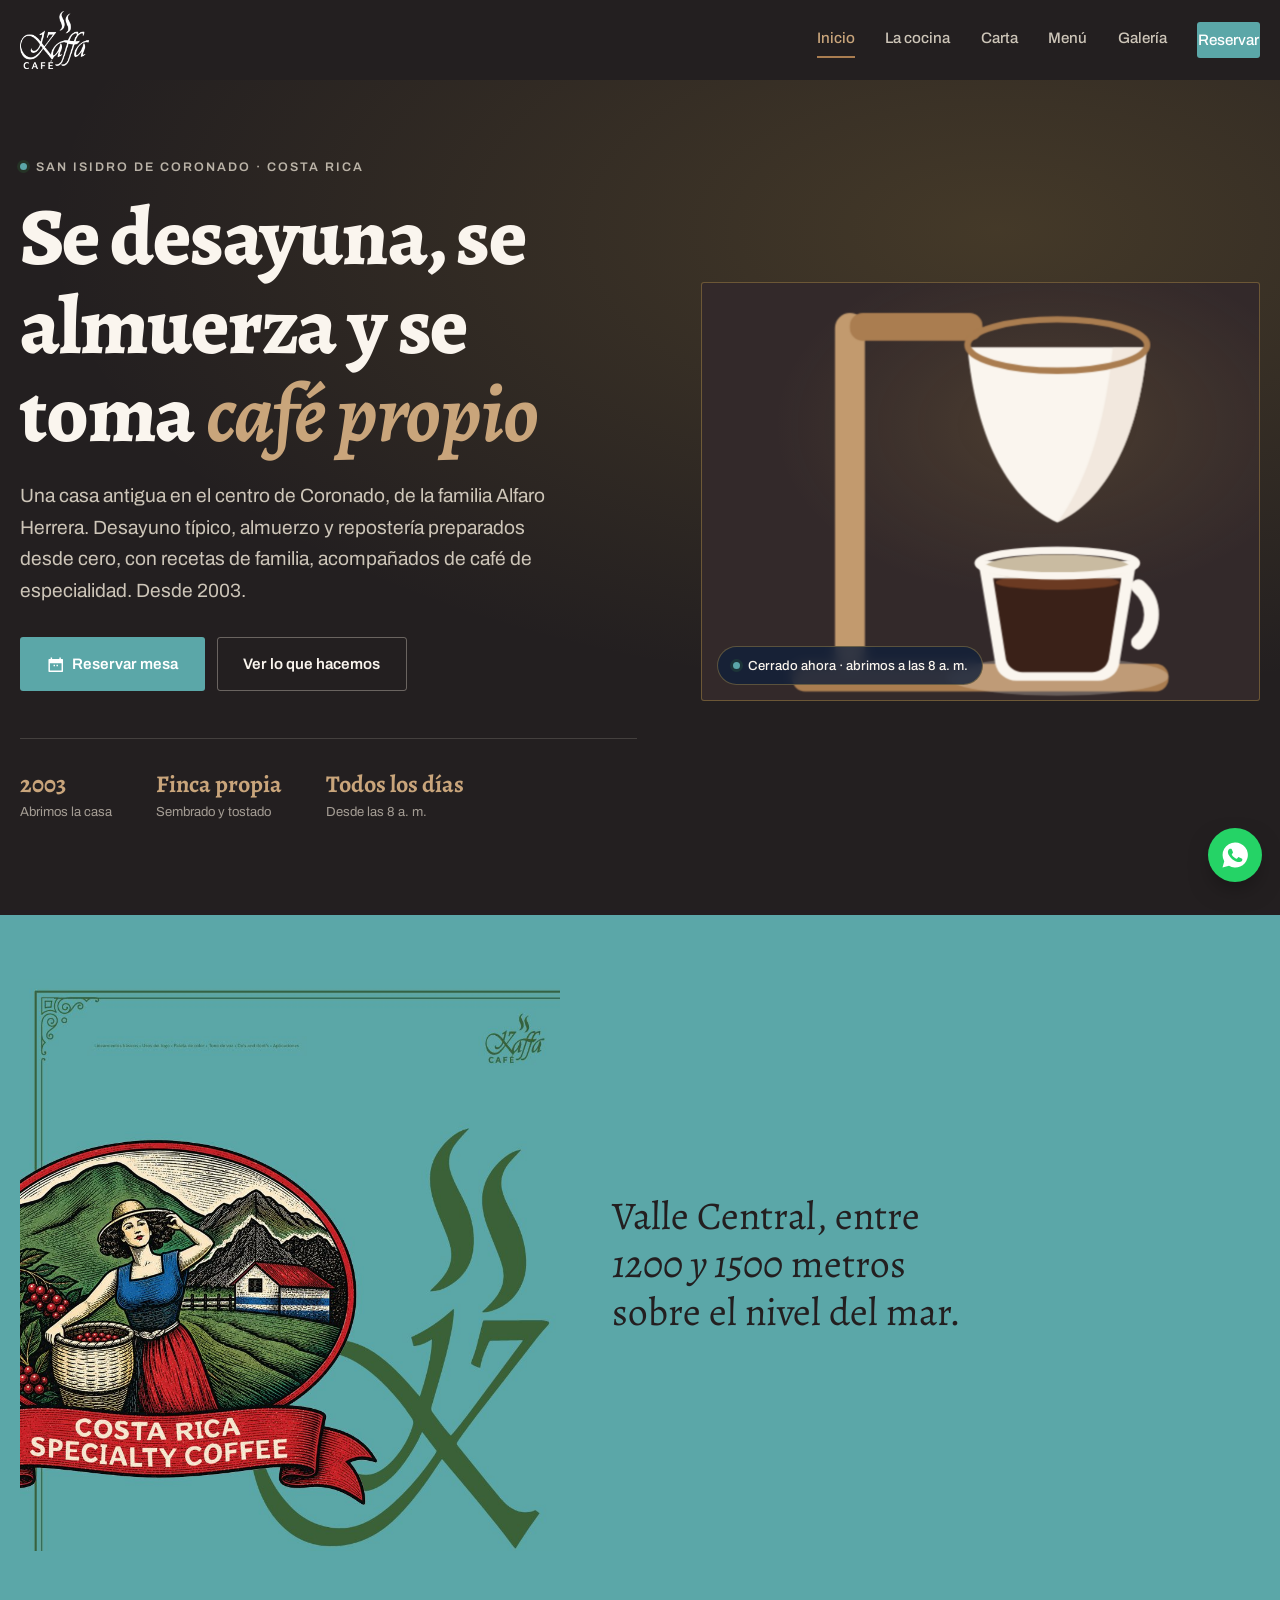
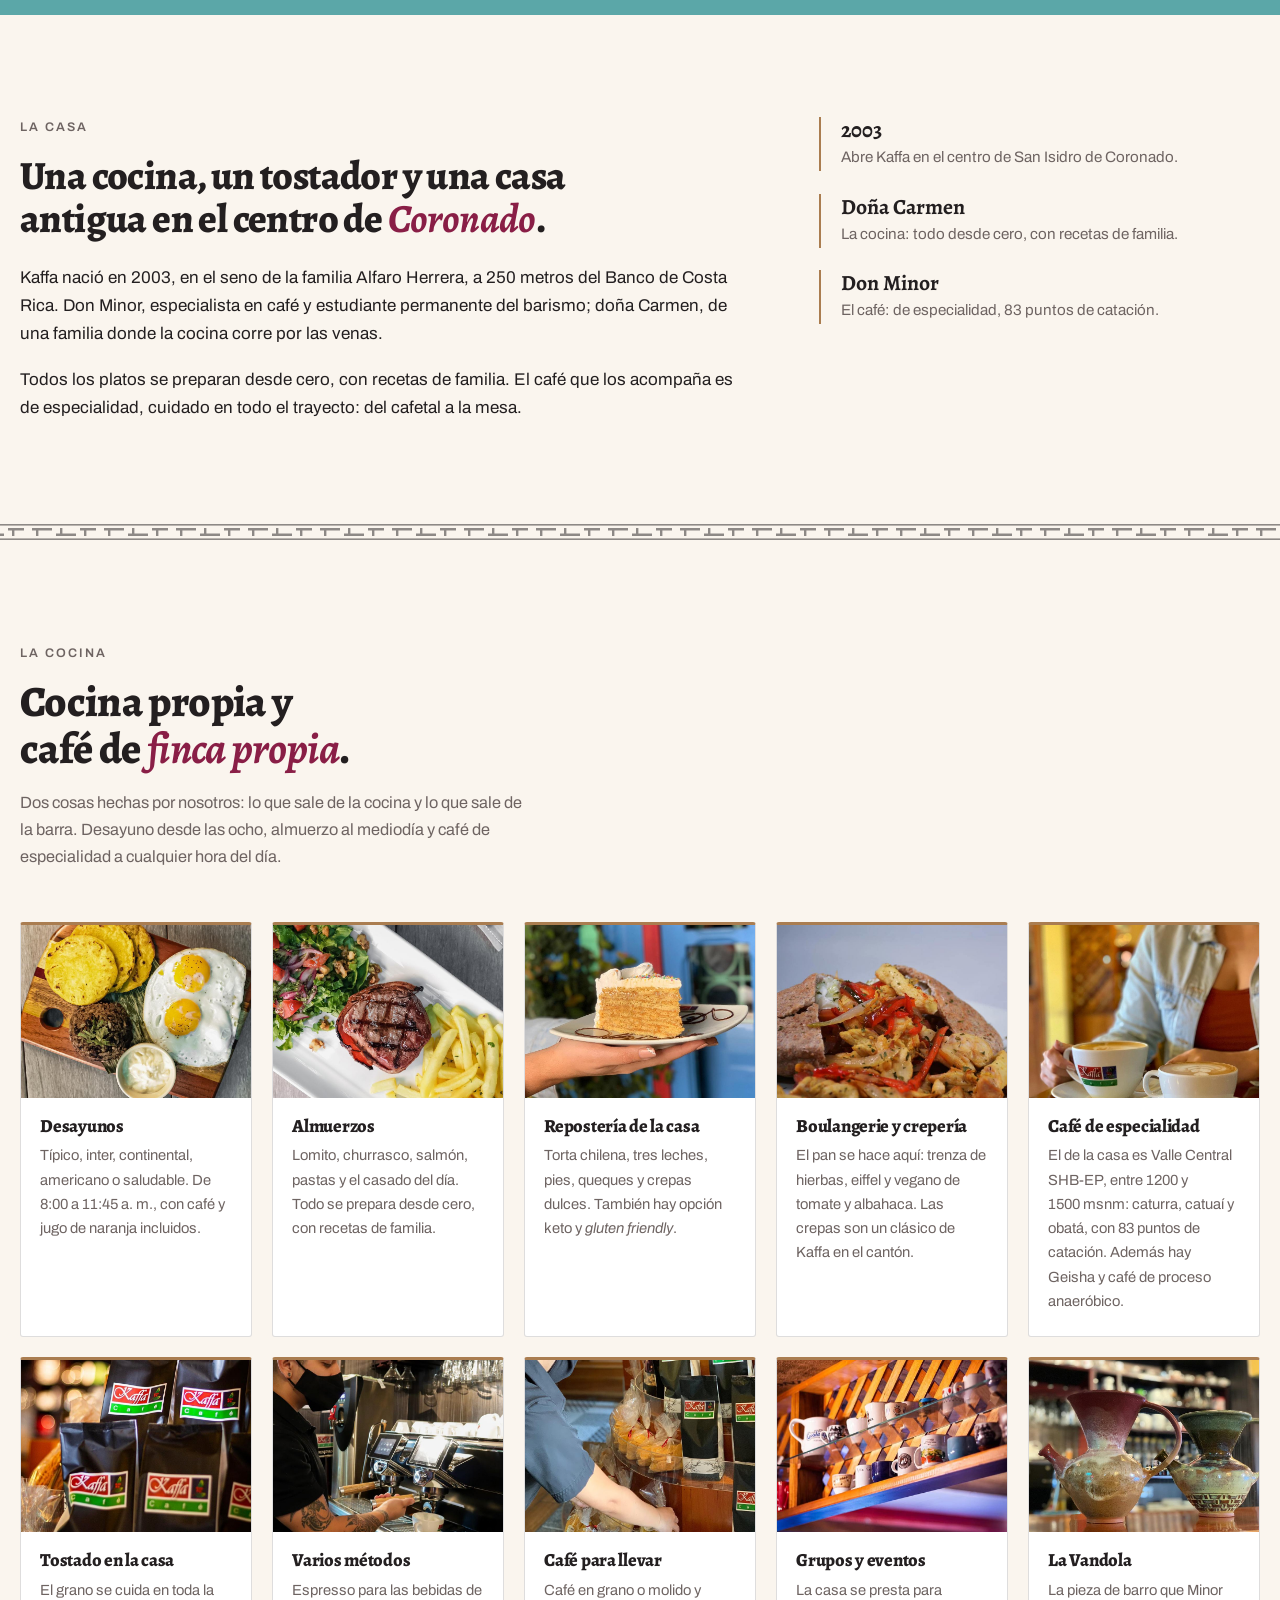
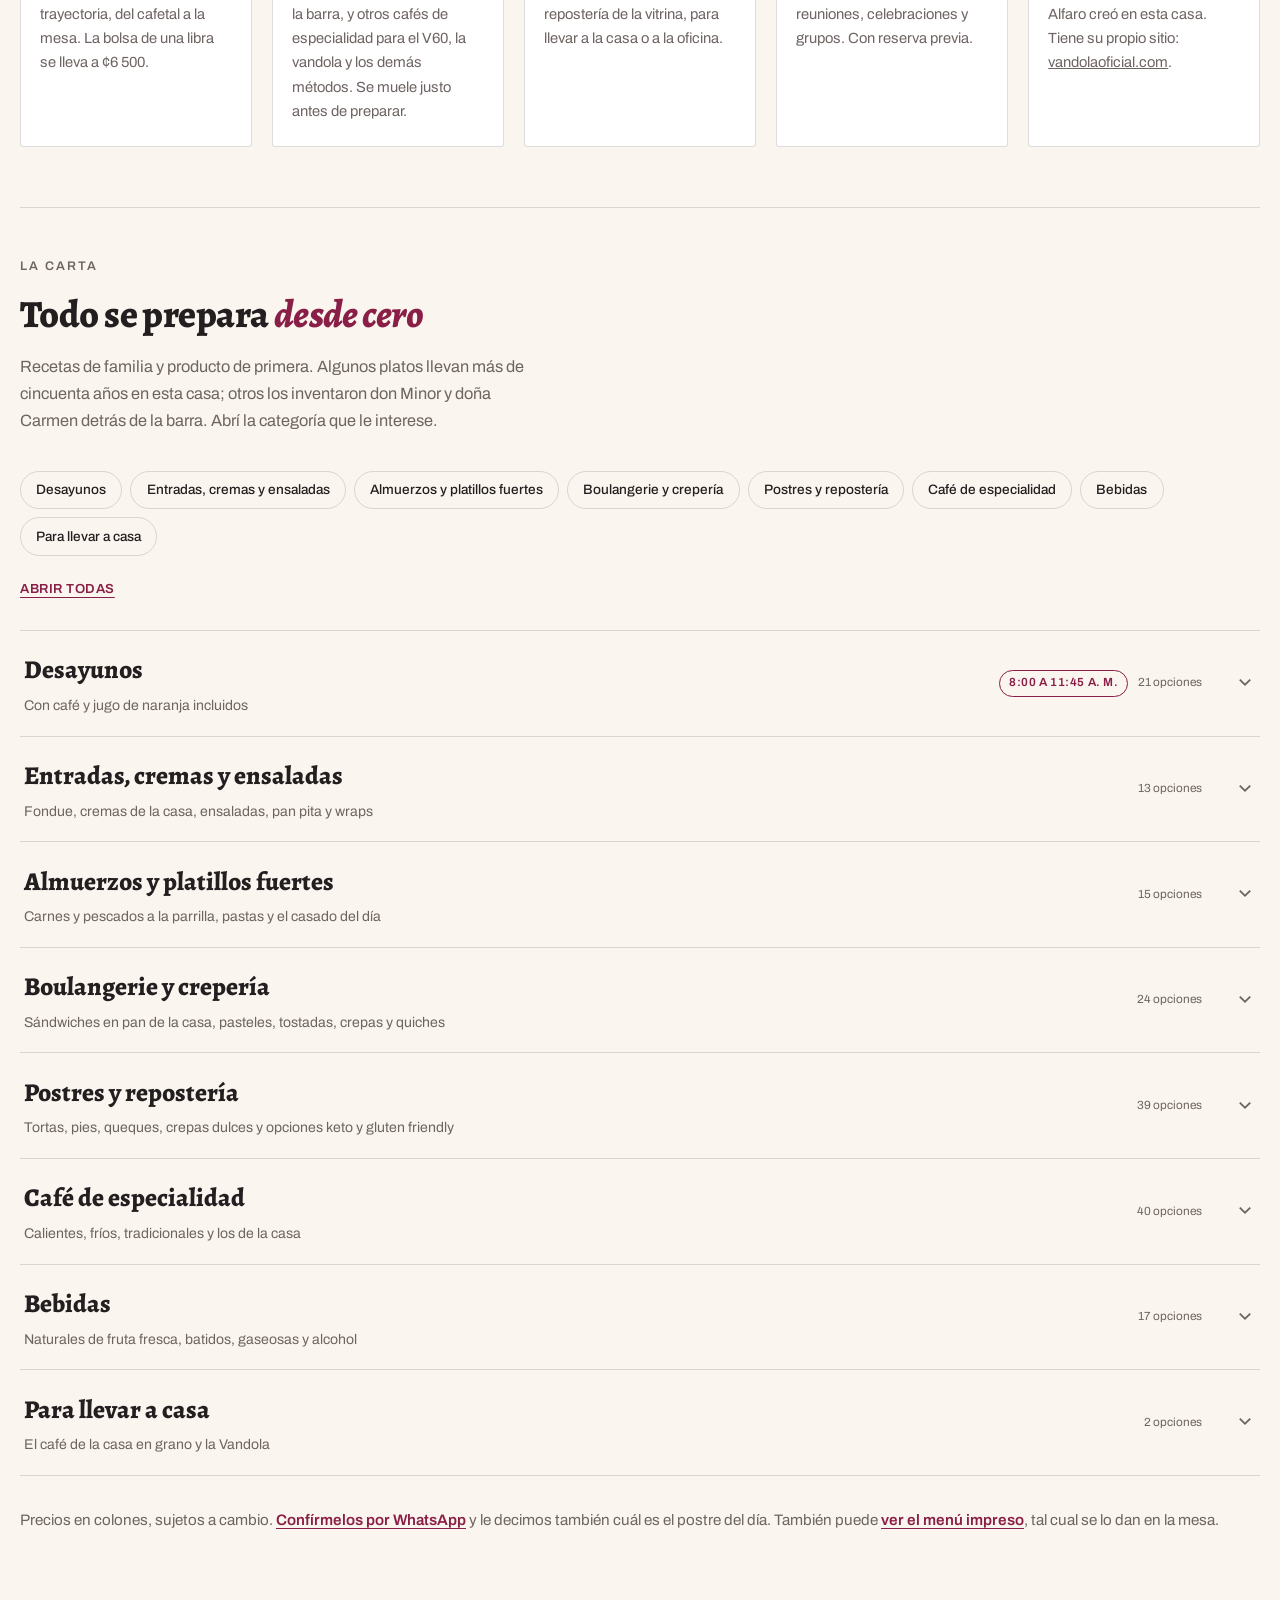
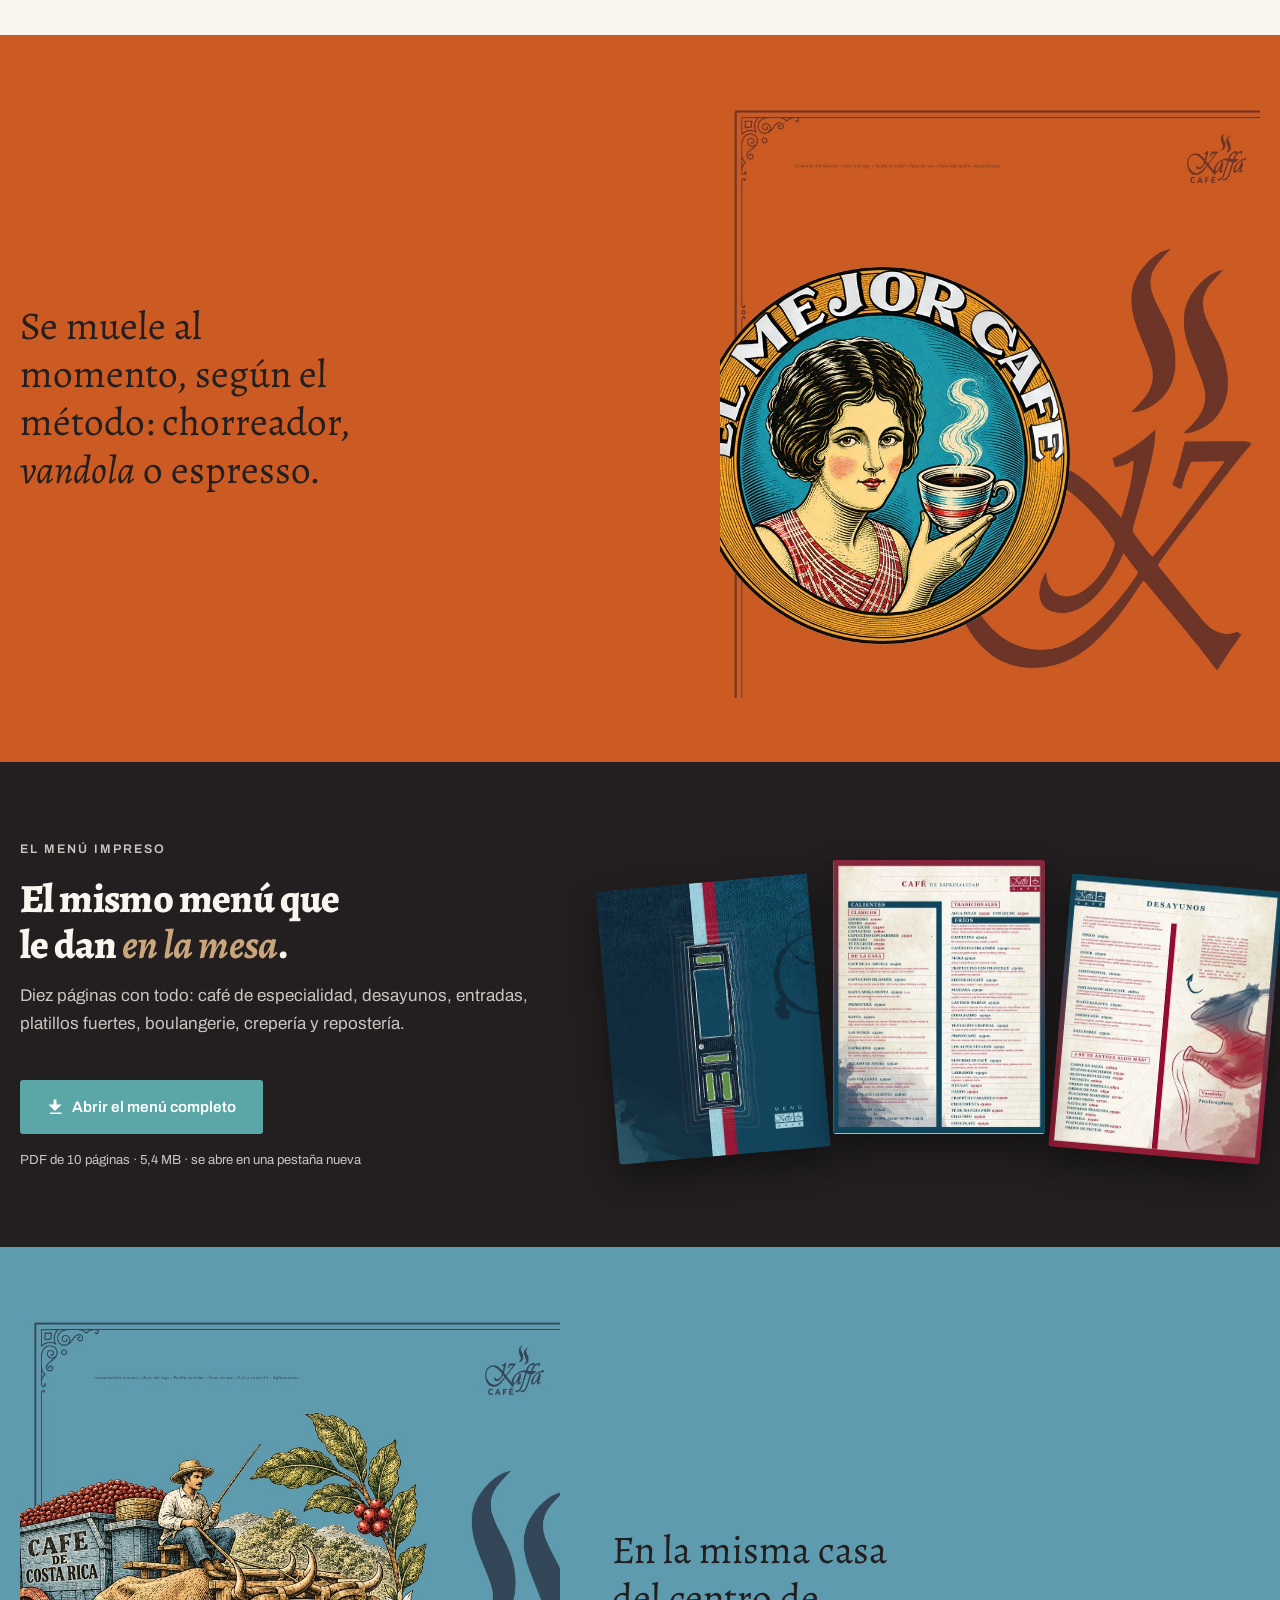
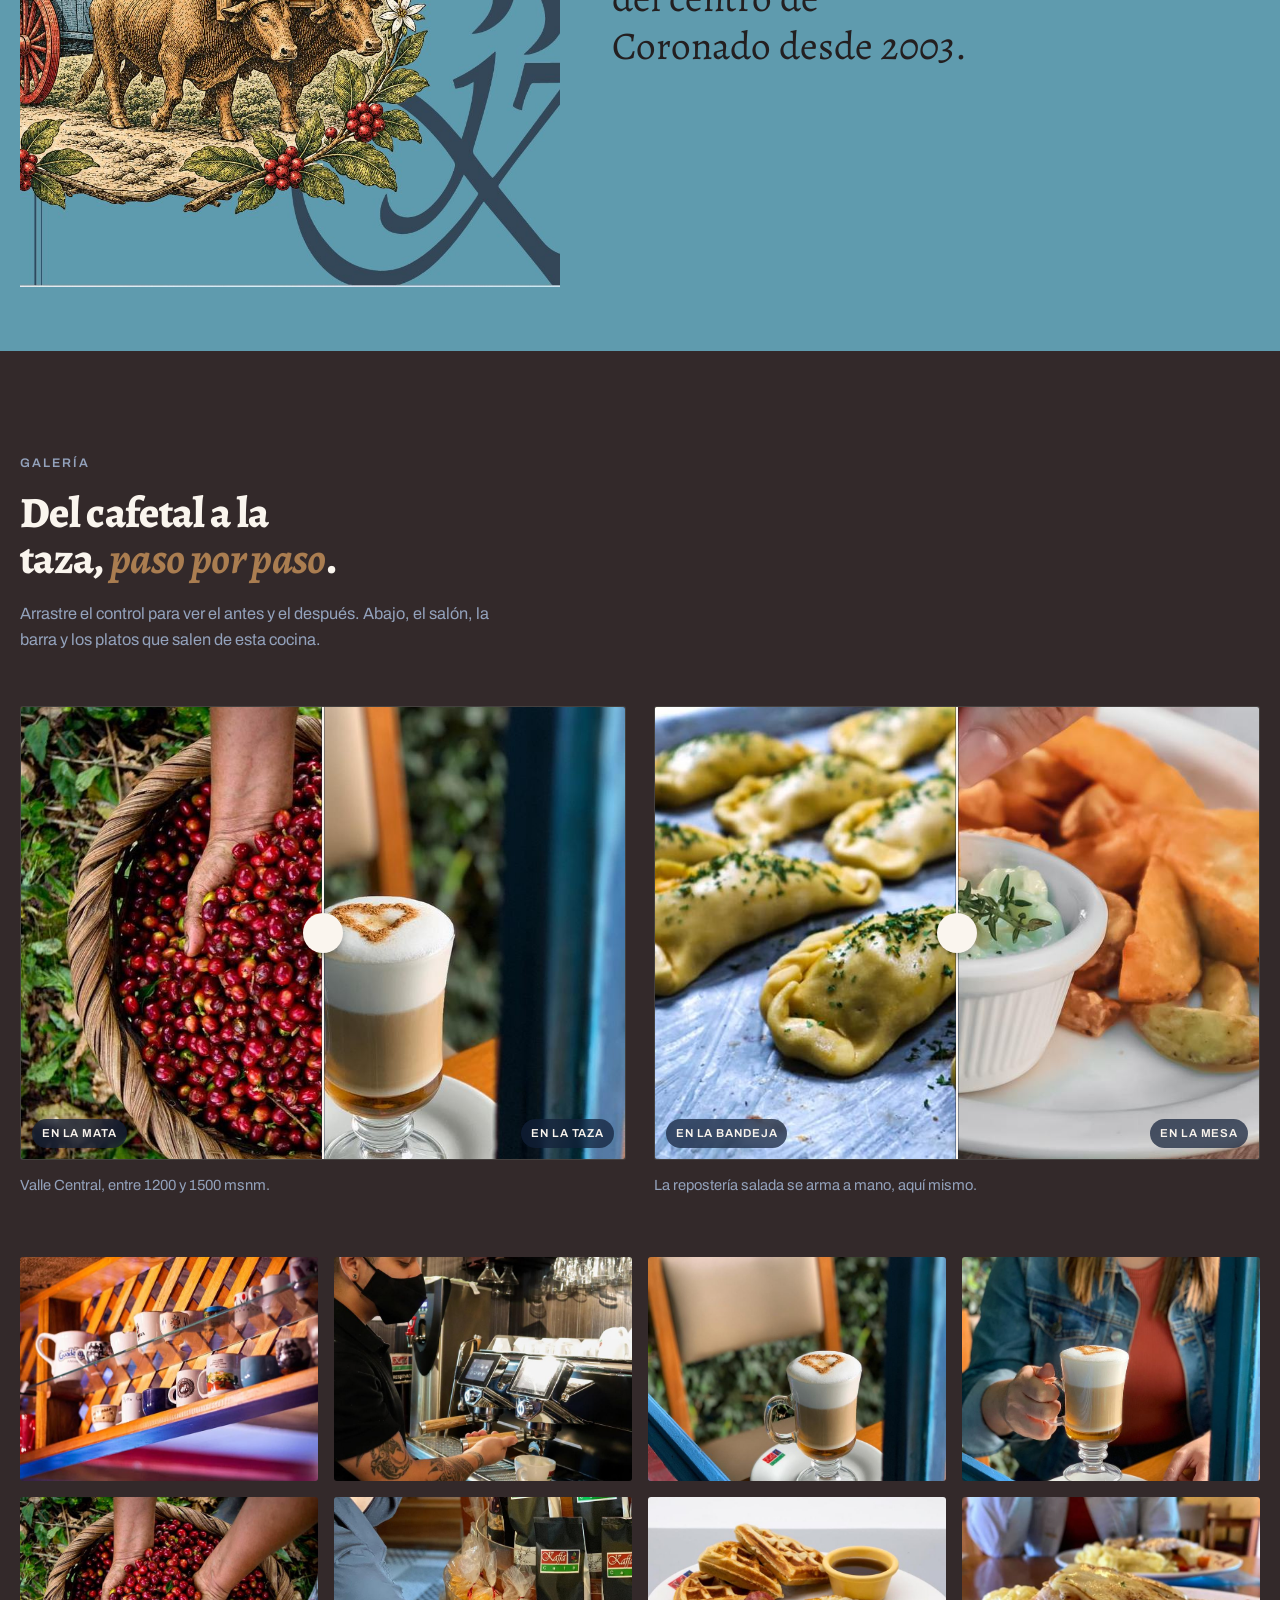
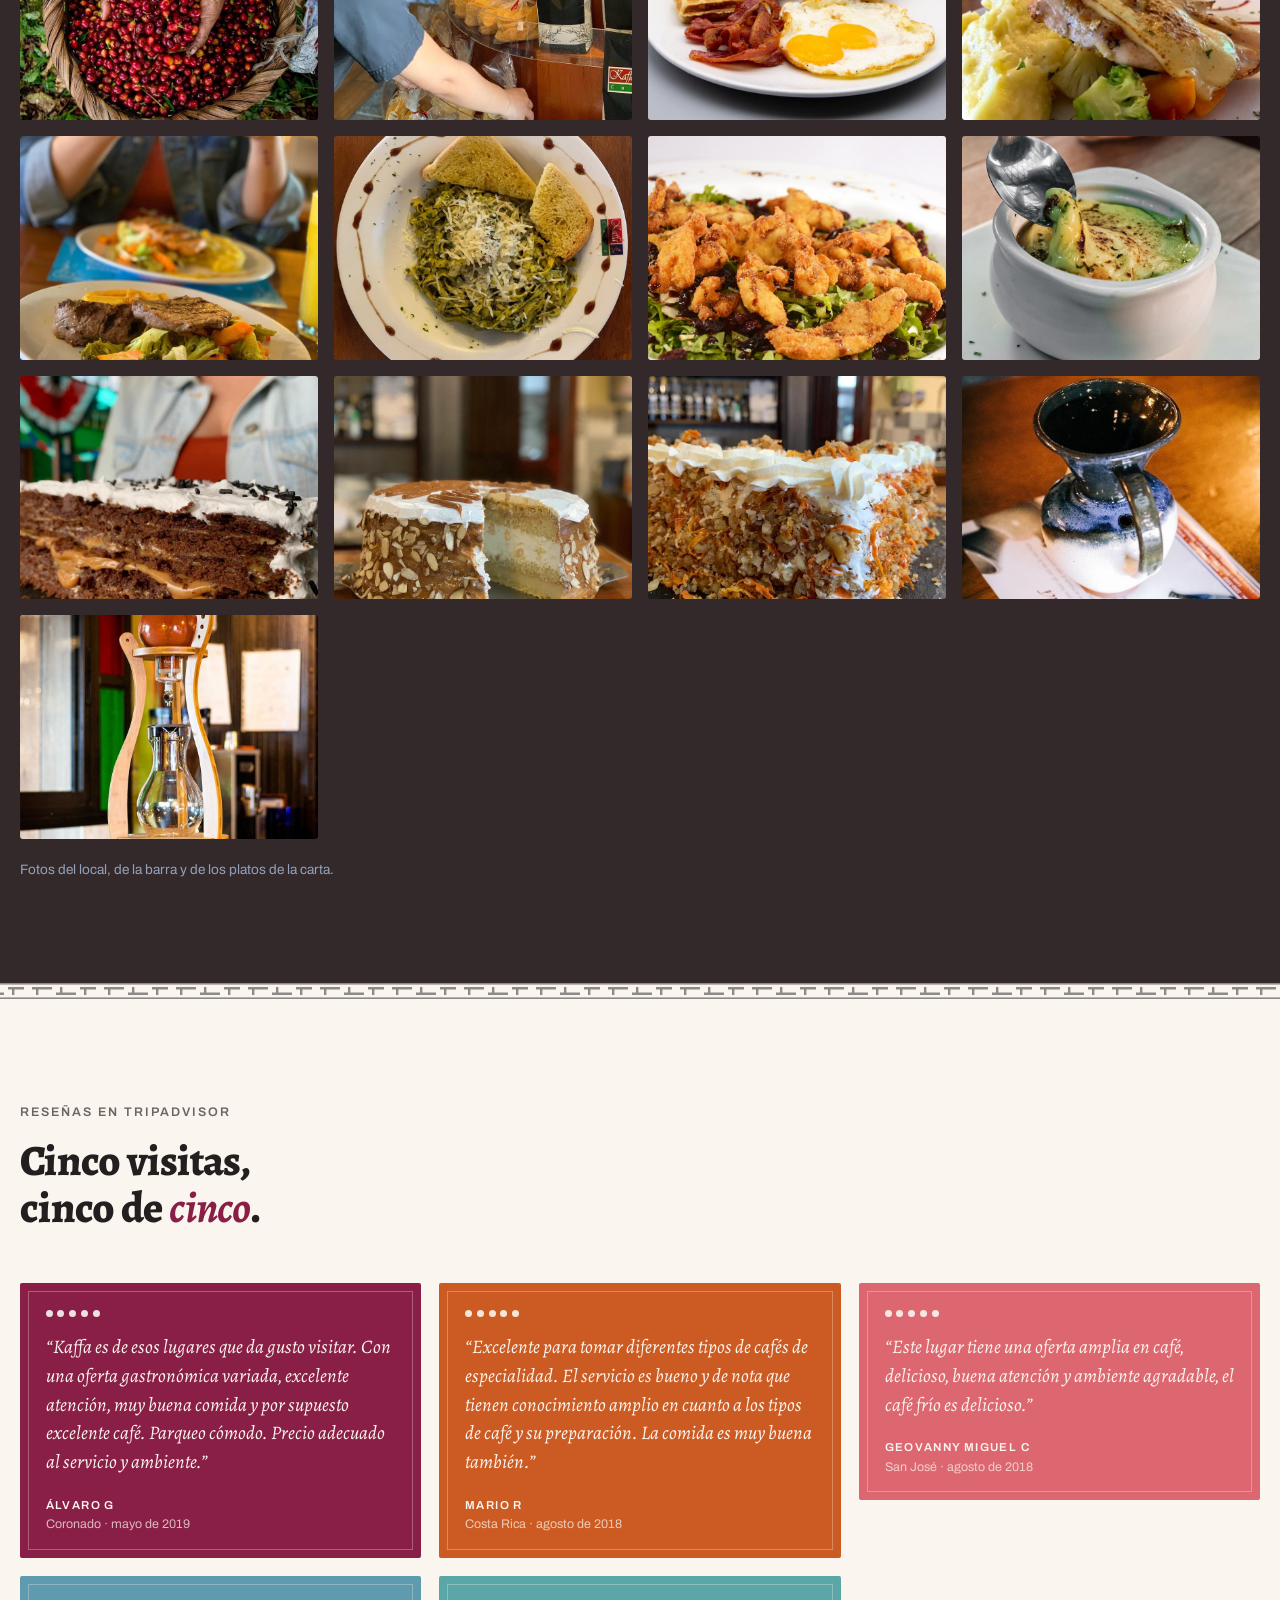
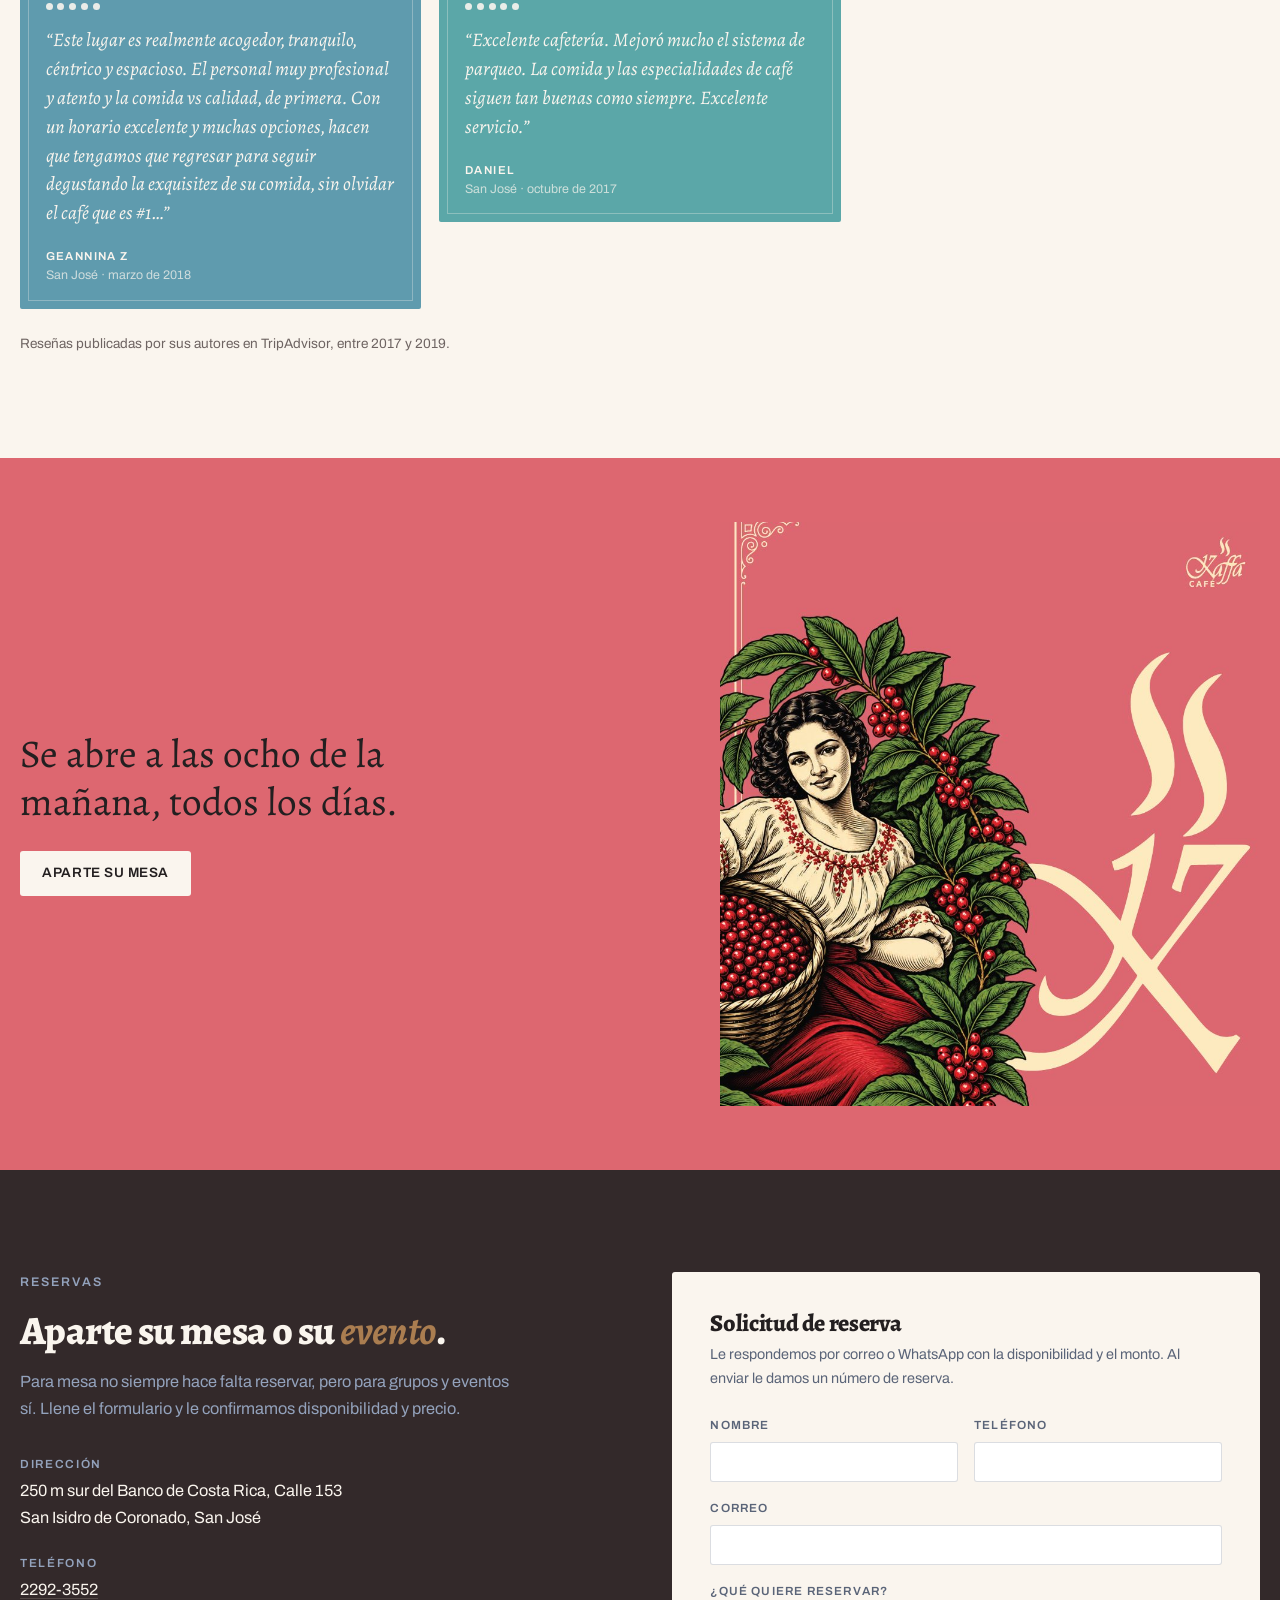
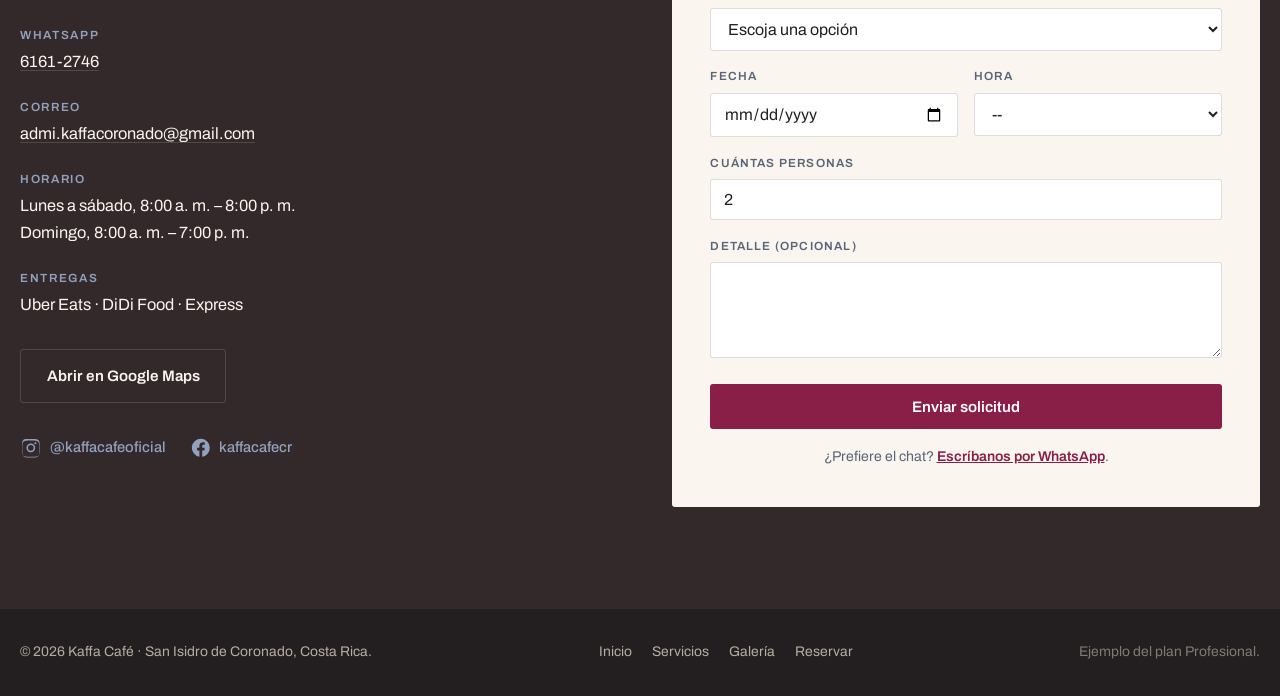
==== commit d4e00462: "Reparte las cuatro láminas y corrige los datos del café LAS LÁMINAS  Dejan de estar amontonadas al f" ====
--- a/index.html
+++ b/index.html
@@ -6,7 +6,7 @@
 
 <!-- ====== SEO con metadatos y encabezados por sección (plan Profesional) ====== -->
 <title>Kaffa Café — Desayunos, almuerzos y café de finca propia en Coronado</title>
-<meta name="description" content="Kaffa Café, en el centro de San Isidro de Coronado desde 2003. Desayunos, almuerzos, repostería y crepería preparados desde cero, con café de especialidad del Valle Central de 83 puntos. Pet friendly. Reservá su mesa en línea.">
+<meta name="description" content="Kaffa Café, en el centro de San Isidro de Coronado desde 2003. Desayunos, almuerzos, repostería y crepería preparados desde cero, con café de especialidad del Valle Central de 83 puntos. Reservá su mesa en línea.">
 <meta name="keywords" content="restaurante Coronado, desayunos San Isidro de Coronado, almuerzo Coronado, café de especialidad Costa Rica, repostería casera, café de finca propia">
 <meta name="author" content="Kaffa Café">
 <meta name="robots" content="index, follow">
@@ -169,6 +169,18 @@
 
     </div>
   </div>
+
+<!-- Lámina 1 de 4 · agua -->
+<aside class="lamina lamina--agua">
+  <div class="envoltura lamina__caja">
+    <figure class="lamina__arte">
+      <img src="assets/img/arte-specialty.jpg" alt="Lámina de Kaffa: una recolectora frente a la finca, con el rótulo Costa Rica Specialty Coffee" width="904" height="957" loading="lazy">
+    </figure>
+    <div class="lamina__texto">
+      <p class="lamina__frase">Valle Central, entre <em>1200 y 1500</em> metros sobre el nivel del mar.</p>
+    </div>
+  </div>
+</aside>
 
   <!-- Bloque ampliado dentro de Inicio: la historia corta -->
   <div class="bloque">
@@ -222,7 +234,7 @@
       <p class="bajada">
         Dos cosas hechas por nosotros: lo que sale de la cocina y lo que sale de la
         barra. Desayuno desde las ocho, almuerzo al mediodía y café de especialidad
-        a cualquier hora del día. Su perro también es bienvenido.
+        a cualquier hora del día.
       </p>
     </header>
 
@@ -253,10 +265,18 @@
       </article>
 
       <article class="servicio">
+        <figure><img src="assets/img/pan-pita.jpg" alt="Crepa rellena de fajitas de pollo con pimientos" width="880" height="660" loading="lazy"></figure>
+        <div class="servicio__cuerpo">
+          <h3>Boulangerie y crepería</h3>
+          <p>El pan se hace aquí: trenza de hierbas, eiffel y vegano de tomate y albahaca. Las crepas son un clásico de Kaffa en el cantón.</p>
+        </div>
+      </article>
+
+      <article class="servicio">
         <figure><img src="assets/img/cafe-tazas.jpg" alt="Dos tazas de café de Kaffa con arte en la leche" width="880" height="660" loading="lazy"></figure>
         <div class="servicio__cuerpo">
           <h3>Café de especialidad</h3>
-          <p>Valle Central SHB-EP, entre 1200 y 1700&nbsp;msnm. Caturra, catuaí y obatá, con 83 puntos de catación.</p>
+          <p>El de la casa es Valle Central SHB-EP, entre 1200 y 1500&nbsp;msnm: caturra, catuaí y obatá, con 83 puntos de catación. Además hay Geisha y café de proceso anaeróbico.</p>
         </div>
       </article>
 
@@ -271,8 +291,8 @@
       <article class="servicio">
         <figure><img src="assets/img/barra-barista.jpg" alt="Barista preparando un espresso en la barra de Kaffa" width="880" height="660" loading="lazy"></figure>
         <div class="servicio__cuerpo">
-          <h3>Molido al momento</h3>
-          <p>Chorreador, vandola o espresso: se muele según el método, justo antes de prepararlo.</p>
+          <h3>Varios métodos</h3>
+          <p>Espresso para las bebidas de la barra, y otros cafés de especialidad para el V60, la vandola y los demás métodos. Se muele justo antes de preparar.</p>
         </div>
       </article>
 
@@ -293,15 +313,7 @@
       </article>
 
       <article class="servicio">
-        <figure><img src="assets/img/pet-friendly.jpg" alt="Un perro acompañando a su familia en el salón de Kaffa Café" width="880" height="660" loading="lazy"></figure>
-        <div class="servicio__cuerpo">
-          <h3>Pet friendly</h3>
-          <p>Su perro es bienvenido. Hay espacio para que se acomode al lado de la mesa mientras usted desayuna.</p>
-        </div>
-      </article>
-
-      <article class="servicio">
-        <figure><img src="assets/img/vandola-soporte.jpg" alt="Vandola de barro sobre su soporte de madera" width="880" height="660" loading="lazy"></figure>
+        <figure><img src="assets/img/vandola-ceramica.jpg" alt="Dos vandolas de barro hechas a mano, sobre la barra de Kaffa" width="880" height="660" loading="lazy"></figure>
         <div class="servicio__cuerpo">
           <h3>La Vandola</h3>
           <p>La pieza de barro que Minor Alfaro creó en esta casa. Tiene su propio sitio: <a href="https://vandolaoficial.com" target="_blank" rel="noopener">vandolaoficial.com</a>.</p>
@@ -804,8 +816,9 @@
         </figure>
         <div class="grupo__lista">
       <div class="sub">
-        <ul class="platos">
-          <li><span class="plato__nombre">Café en grano, bolsa de 1&nbsp;lb</span><span class="plato__precio">¢6.500</span><span class="plato__nota">Región Valle Central SHB-EP, cosechado entre 1200 y 1700&nbsp;msnm. Variedades caturra, catuaí y obatá, con 83 puntos de catación. Sabores dulces de caña de azúcar y caramelo, balanceados con una acidez cítrica a naranja; cuerpo medio y postgusto pronunciado y achocolatado.</span></li>
+        <p class="sub__nota">Además del café de la casa hay Geisha y café de proceso anaeróbico, y se prepara en V60, vandola y otros métodos. Preguntá por lo que haya ese día.</p>
+        <ul class="platos">
+          <li><span class="plato__nombre">Café en grano, bolsa de 1&nbsp;lb</span><span class="plato__precio">¢7.500</span><span class="plato__nota">Región Valle Central SHB-EP, cosechado entre 1200 y 1500&nbsp;msnm. Variedades caturra, catuaí y obatá, con 83 puntos de catación. Sabores dulces de caña de azúcar y caramelo, balanceados con una acidez cítrica a naranja; cuerpo medio y postgusto pronunciado y achocolatado.</span></li>
           <li><span class="plato__nombre">Vandola</span><span class="plato__precio">¢38.000</span><span class="plato__nota">Filtrado por goteo, hecha a mano por alfareros costarricenses. El material y el diseño permiten que la temperatura del café se disfrute por más tiempo que con los métodos tradicionales. Preguntá a tu salonera por los estilos disponibles, o vea <a href="https://vandolaoficial.com" target="_blank" rel="noopener">vandolaoficial.com</a>.</span></li>
         </ul>
       </div>
@@ -824,6 +837,18 @@
     </div>
   </div>
 </section>
+
+<!-- Lámina 2 de 4 · terracota -->
+<aside class="lamina lamina--terracota lamina--dcha">
+  <div class="envoltura lamina__caja">
+    <figure class="lamina__arte">
+      <img src="assets/img/arte-mejor-cafe.jpg" alt="Lámina de Kaffa: una mujer sosteniendo una taza, con el lema El Mejor Café" width="900" height="998" loading="lazy">
+    </figure>
+    <div class="lamina__texto">
+      <p class="lamina__frase">Se muele al momento, según el método: chorreador, <em>vandola</em> o espresso.</p>
+    </div>
+  </div>
+</aside>
 
 <!-- ===========================================================
      EL MENÚ IMPRESO
@@ -860,6 +885,18 @@
   </div>
 </section>
 
+<!-- Lámina 3 de 4 · azul -->
+<aside class="lamina lamina--azul">
+  <div class="envoltura lamina__caja">
+    <figure class="lamina__arte">
+      <img src="assets/img/arte-boyero.jpg" alt="Lámina de Kaffa: un boyero con su carreta cargada, con el rótulo Café de Costa Rica" width="905" height="964" loading="lazy">
+    </figure>
+    <div class="lamina__texto">
+      <p class="lamina__frase">En la misma casa del centro de Coronado desde <em>2003</em>.</p>
+    </div>
+  </div>
+</aside>
+
 <!-- ===========================================================
      SECCIÓN AMPLIADA 3 · PORTAFOLIO (antes y después + galería)
      =========================================================== -->
@@ -888,7 +925,7 @@
           <input class="comparador__control" type="range" min="0" max="100" value="50" step="1"
                  aria-label="Comparar el cafetal con la taza servida">
         </div>
-        <figcaption>Valle Central, entre 1200 y 1700&nbsp;msnm.</figcaption>
+        <figcaption>Valle Central, entre 1200 y 1500&nbsp;msnm.</figcaption>
       </figure>
 
       <figure class="comparador" style="--pos:50%">
@@ -924,7 +961,8 @@
       <figure><img src="assets/img/torta-chocolate.jpg" alt="Rebanada de torta de chocolate con dulce de leche" width="880" height="660" loading="lazy"></figure>
       <figure><img src="assets/img/torta-almendras.jpg" alt="Torta cubierta de almendras y caramelo" width="880" height="660" loading="lazy"></figure>
       <figure><img src="assets/img/queque-zanahoria.jpg" alt="Queque de zanahoria con nueces y crema" width="880" height="660" loading="lazy"></figure>
-      <figure><img src="assets/img/vandola-ceramica.jpg" alt="Dos vandolas de barro sobre la barra del local" width="880" height="660" loading="lazy"></figure>
+      <figure><img src="assets/img/vandola-servida.jpg" alt="Una vandola de barro esmaltada, junto al folleto de la pieza" width="880" height="660" loading="lazy"></figure>
+      <figure><img src="assets/img/metodo-vidrio.jpg" alt="Un método de infusión en vidrio, montado en la barra de Kaffa" width="880" height="660" loading="lazy"></figure>
     </div>
 
     <p class="galeria__nota">Fotos del local, de la barra y de los platos de la carta.</p>
@@ -933,27 +971,6 @@
 </section>
 
 <span class="greca" aria-hidden="true"></span>
-
-<!-- ===========================================================
-     LAS LÁMINAS
-     Las cuatro ilustraciones del manual de marca de Kaffa. Van tal
-     cual, en los colores de la paleta oficial, como respiro entre
-     la galería y los testimonios.
-     =========================================================== -->
-<section class="laminas" aria-labelledby="h-laminas">
-  <div class="envoltura">
-    <header class="bloque__intro">
-      <p class="eyebrow">La marca</p>
-      <h2 id="h-laminas">Café de Costa Rica, <em>de toda la vida</em>.</h2>
-    </header>
-    <div class="laminas__rejilla">
-      <figure><img src="assets/img/arte-recolectora.jpg" alt="Ilustración de una recolectora de café entre matas cargadas de granos maduros" width="900" height="970" loading="lazy"></figure>
-      <figure><img src="assets/img/arte-boyero.jpg" alt="Ilustración de un boyero con su carreta cargada de café de Costa Rica" width="900" height="970" loading="lazy"></figure>
-      <figure><img src="assets/img/arte-mejor-cafe.jpg" alt="Ilustración con el lema El Mejor Café y una mujer sosteniendo una taza" width="900" height="970" loading="lazy"></figure>
-      <figure><img src="assets/img/arte-specialty.jpg" alt="Ilustración de una recolectora frente a la finca, con el rótulo Costa Rica Specialty Coffee" width="900" height="970" loading="lazy"></figure>
-    </div>
-  </div>
-</section>
 
 <!-- ===========================================================
      TESTIMONIOS · LA PARED DE RECADOS
@@ -1014,6 +1031,19 @@
 
   </div>
 </section>
+
+<!-- Lámina 4 de 4 · coral -->
+<aside class="lamina lamina--coral lamina--dcha">
+  <div class="envoltura lamina__caja">
+    <figure class="lamina__arte">
+      <img src="assets/img/arte-recolectora.jpg" alt="Lámina de Kaffa: una recolectora entre matas cargadas de granos maduros" width="901" height="974" loading="lazy">
+    </figure>
+    <div class="lamina__texto">
+      <p class="lamina__frase">Se abre a las ocho de la mañana, todos los días.</p>
+      <a class="lamina__btn" href="#reservar">Aparte su mesa</a>
+    </div>
+  </div>
+</aside>
 
 <!-- ===========================================================
      RESERVAS Y COTIZACIÓN
--- a/assets/css/estilos.css
+++ b/assets/css/estilos.css
@@ -595,32 +595,73 @@
   .chip, .grupo__nombre, .grupo__flecha { transition: none; }
 }
 
-/* ---------- Las láminas de marca ----------
-   Las cuatro ilustraciones ya traen su propio fondo de la paleta, así
-   que van sin marco: solo se recortan a cuadrado y se separan. */
-.laminas {
-  background: var(--crema-2);
-  padding: clamp(3rem, 6vw, 5rem) 0;
-}
-.laminas .bloque__intro { margin-bottom: clamp(1.75rem, 3.5vw, 2.5rem); }
-.laminas__rejilla {
+/* ---------- Las láminas ----------
+   Las cuatro ilustraciones del manual de marca, repartidas por la página
+   como bandas a todo lo ancho. El fondo de la banda es EL MISMO color que
+   el fondo del cartel, así que el cartel no se ve metido en una caja: se
+   funde con la página y el dibujo sangra hacia los lados.
+   El texto va en carbón sobre los cuatro colores. El de terracota es el
+   más justo (3,95:1), y por eso la frase nunca baja de 1,6 rem: a ese
+   tamaño la exigencia es 3:1, no 4,5:1. */
+.lamina {
+  padding: clamp(2.5rem, 5vw, 4rem) 0;
+  color: var(--carbon);
+}
+.lamina--agua      { background: #5BA7A8; }
+.lamina--terracota { background: #CC5B23; }
+.lamina--azul      { background: #5F9BAE; }
+.lamina--coral     { background: #DD6770; }
+
+.lamina__caja {
   display: grid;
-  grid-template-columns: repeat(4, 1fr);
-  gap: clamp(.6rem, 1.5vw, 1.1rem);
-}
-.laminas figure { margin: 0; overflow: hidden; border-radius: var(--radio); }
-.laminas img {
-  width: 100%;
-  aspect-ratio: 1 / 1;
-  object-fit: cover;
-  transition: transform .5s var(--ease);
-}
-.laminas figure:hover img { transform: scale(1.04); }
-
-@media (max-width: 700px) { .laminas__rejilla { grid-template-columns: repeat(2, 1fr); } }
-@media (prefers-reduced-motion: reduce) {
-  .laminas img, .laminas figure:hover img { transition: none; transform: none; }
-}
+  grid-template-columns: minmax(0, 5fr) minmax(0, 6fr);
+  gap: clamp(1.5rem, 4vw, 3.5rem);
+  align-items: center;
+}
+/* Con el arte a la derecha se invierten también las pistas, para que el
+   cartel conserve el mismo ancho en las cuatro bandas. */
+.lamina--dcha .lamina__caja { grid-template-columns: minmax(0, 6fr) minmax(0, 5fr); }
+.lamina--dcha .lamina__arte { order: 2; }
+
+.lamina__arte { margin: 0; }
+.lamina__arte img { width: 100%; display: block; }
+
+.lamina__frase {
+  font-family: var(--display);
+  font-size: clamp(1.6rem, 3.2vw, 2.45rem);
+  line-height: 1.22;
+  margin: 0;
+  max-width: 18ch;
+  text-wrap: balance;
+}
+.lamina__frase em { font-style: italic; }
+
+.lamina__btn {
+  display: inline-block;
+  margin-top: 1.5rem;
+  padding: .7rem 1.4rem;
+  background: var(--crema);
+  color: var(--carbon);
+  font-size: .85rem;
+  font-weight: 600;
+  letter-spacing: .04em;
+  text-transform: uppercase;
+  text-decoration: none;
+  border-radius: var(--radio);
+  transition: background .2s var(--ease);
+}
+.lamina__btn:hover, .lamina__btn:focus-visible { background: #fff; }
+
+@media (max-width: 780px) {
+  /* Se repite el selector con la clase --dcha porque si no, la regla de
+     arriba le gana por especificidad y las bandas invertidas se quedan
+     en dos columnas. */
+  .lamina__caja,
+  .lamina--dcha .lamina__caja { grid-template-columns: 1fr; }
+  .lamina--dcha .lamina__arte { order: 0; }
+  .lamina__frase { max-width: none; }
+}
+@media (prefers-reduced-motion: reduce) { .lamina__btn { transition: none; } }
 
 /* ---------- El menú impreso ----------
    Banda oscura con las tres primeras hojas del PDF en abanico. El
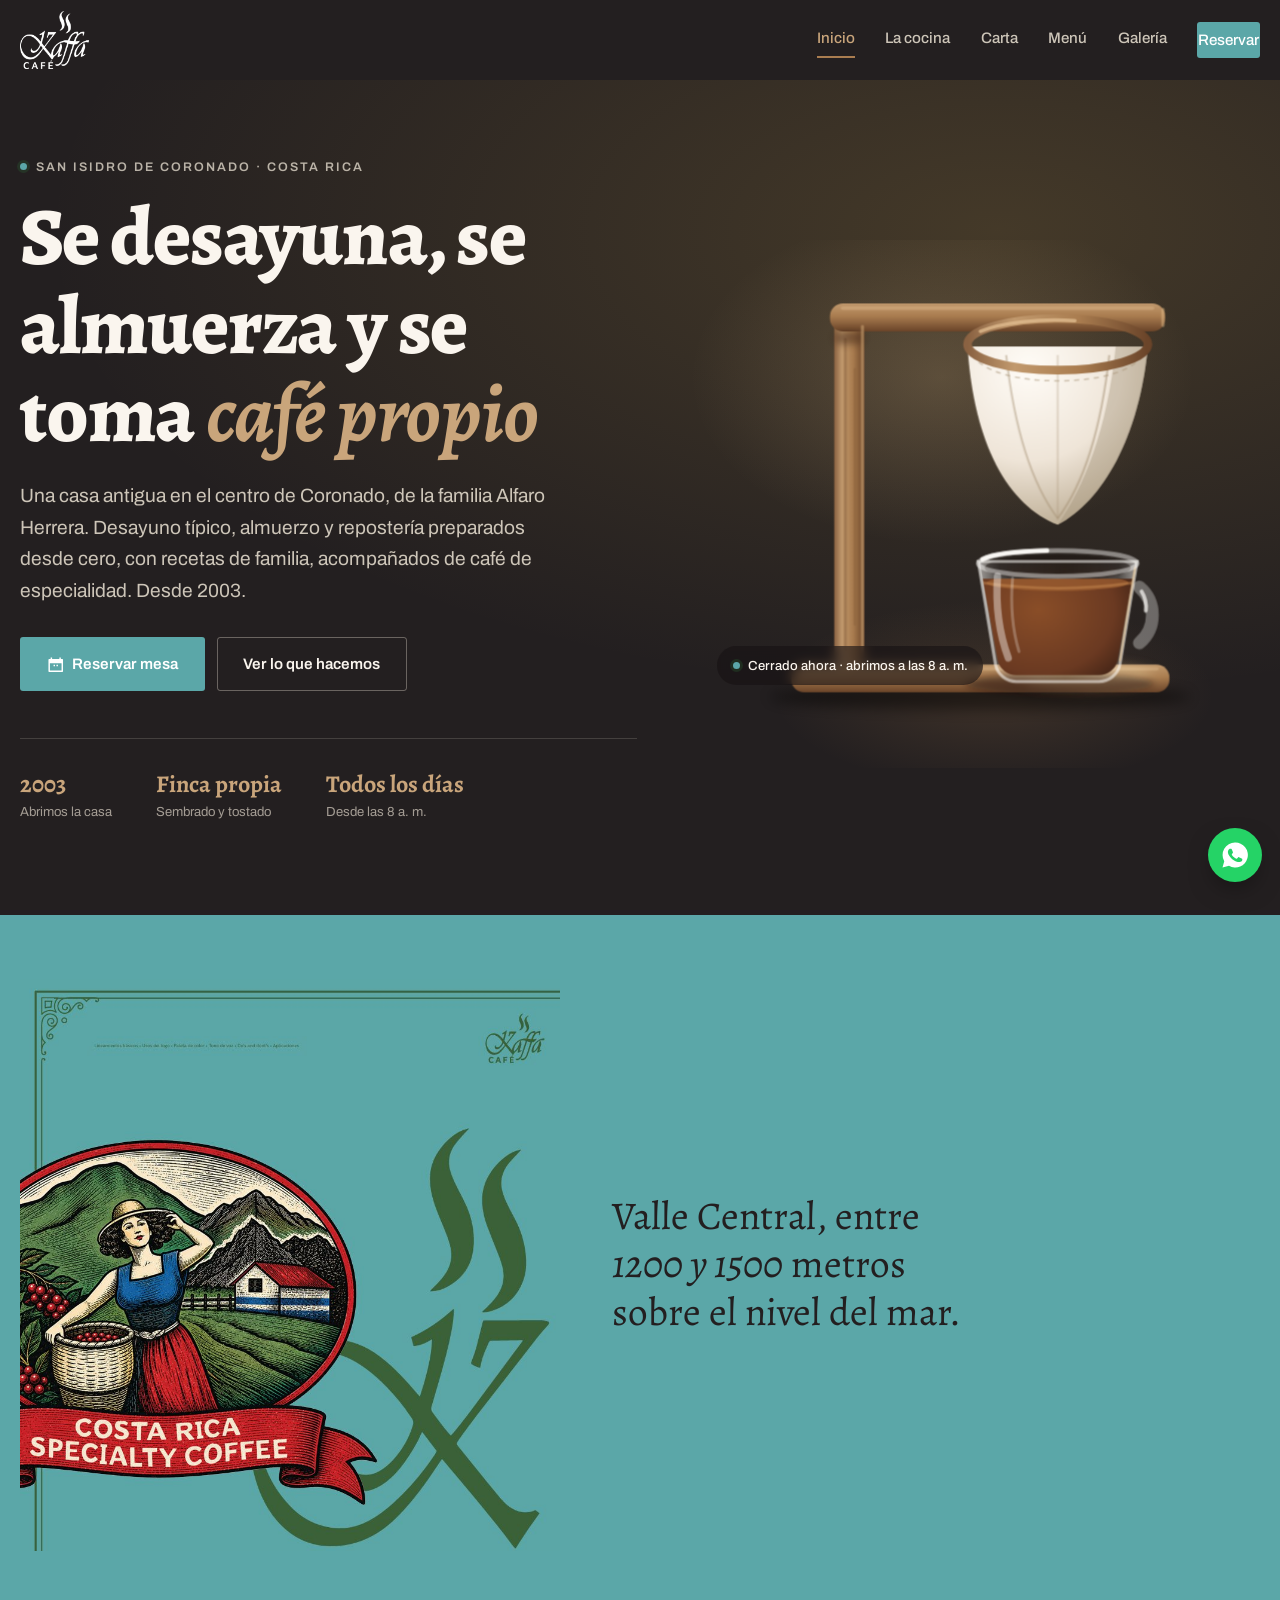
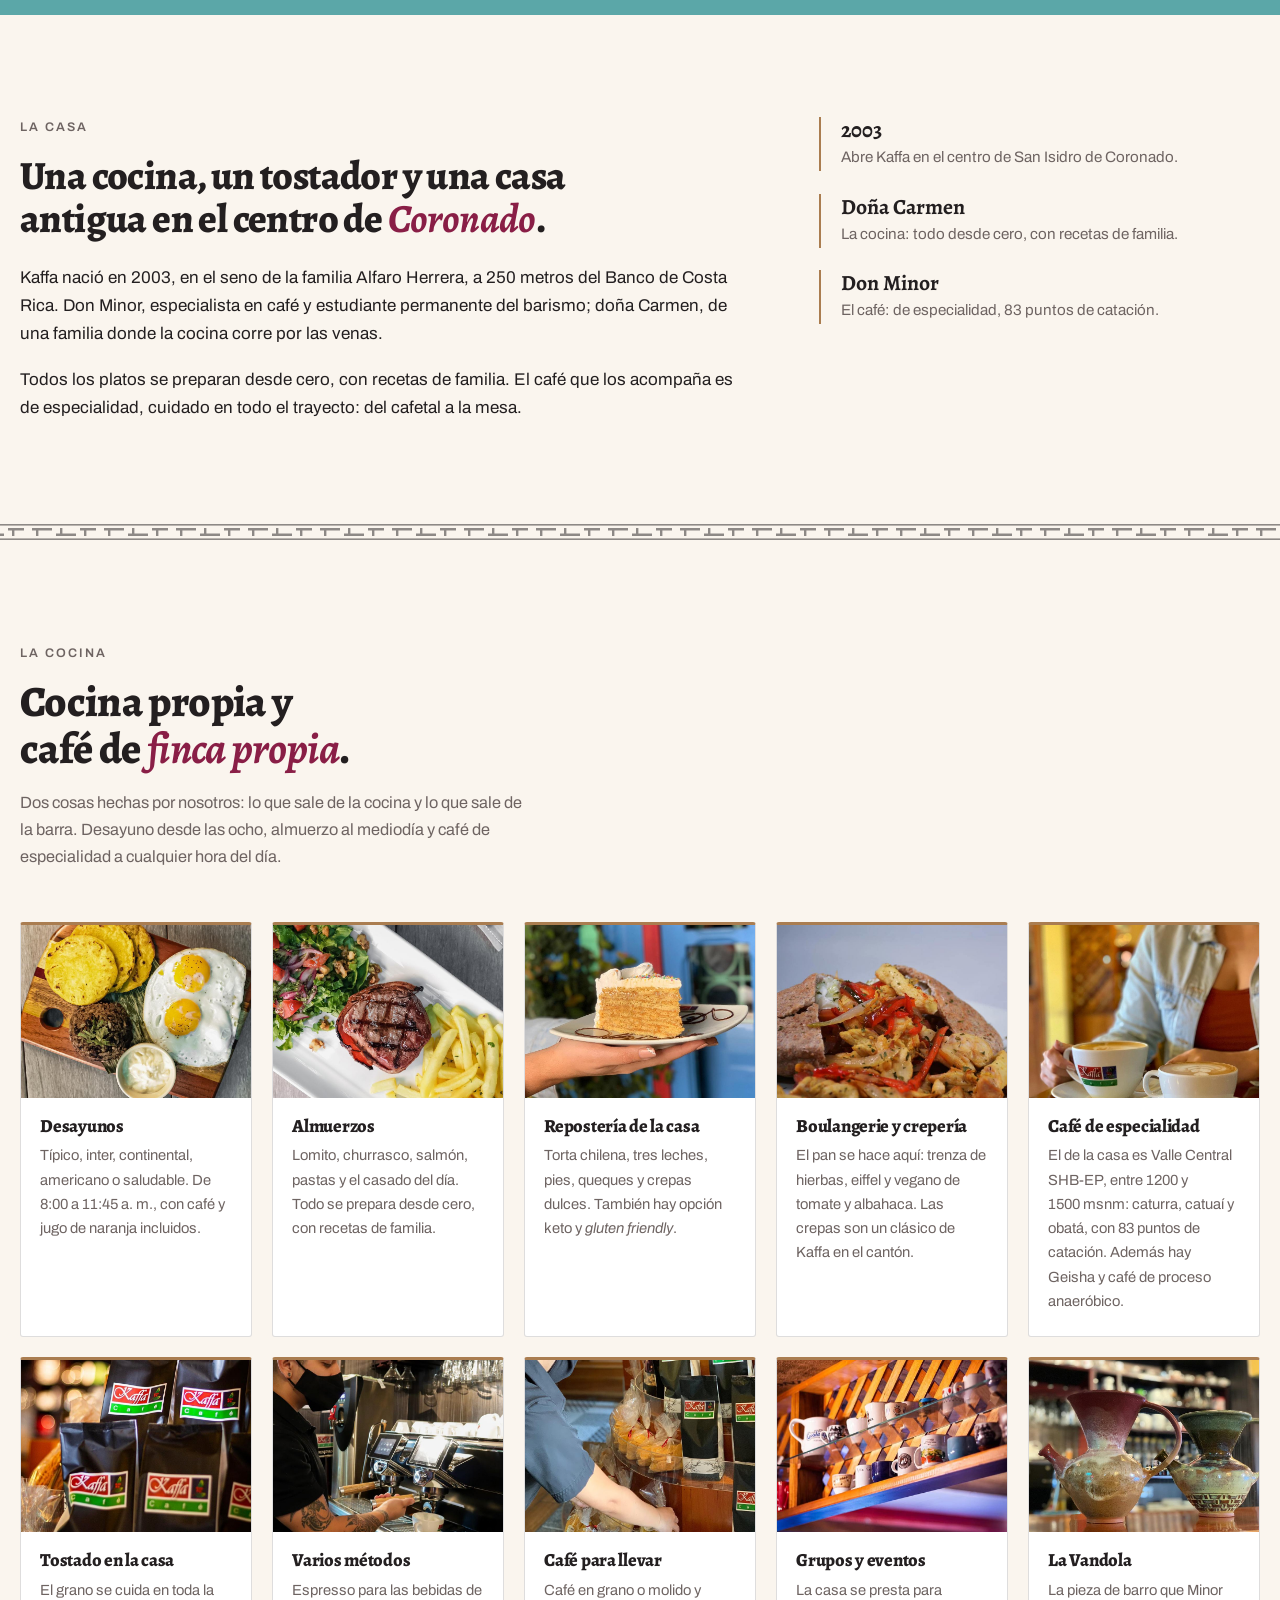
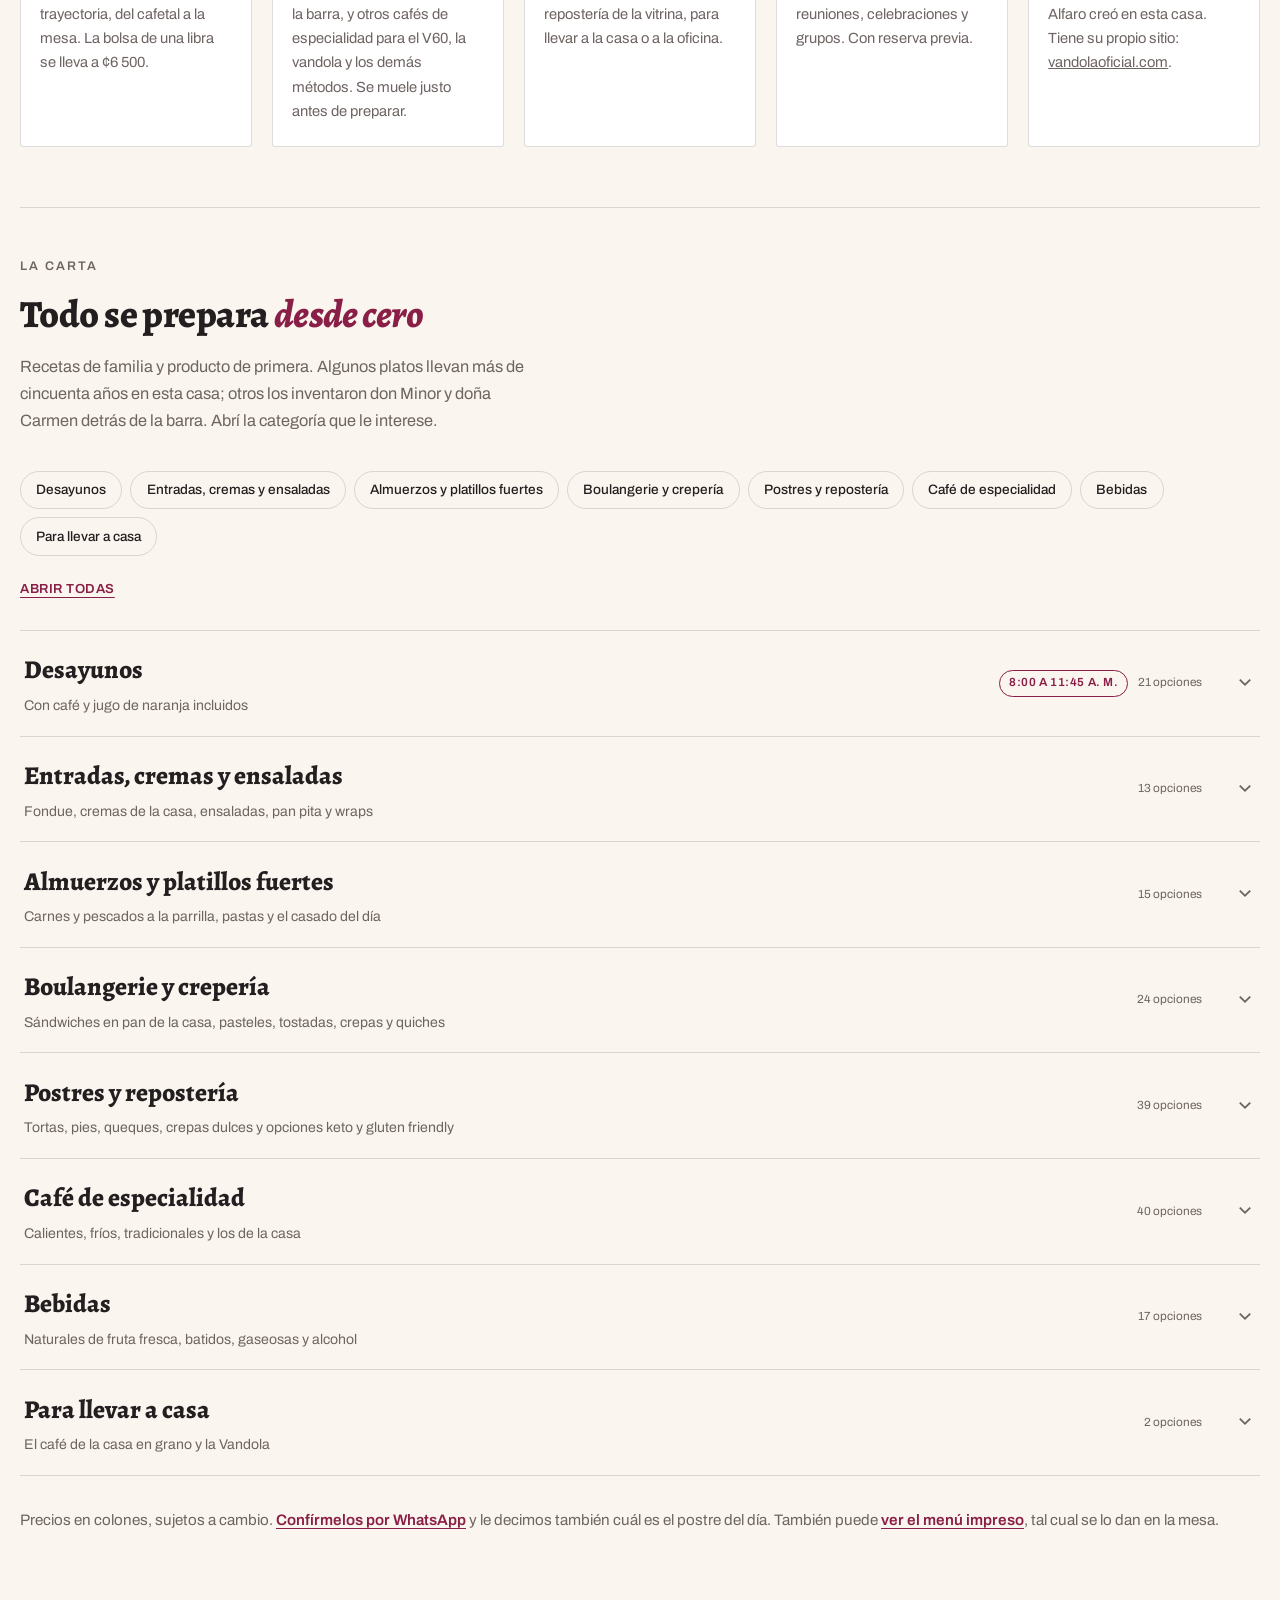
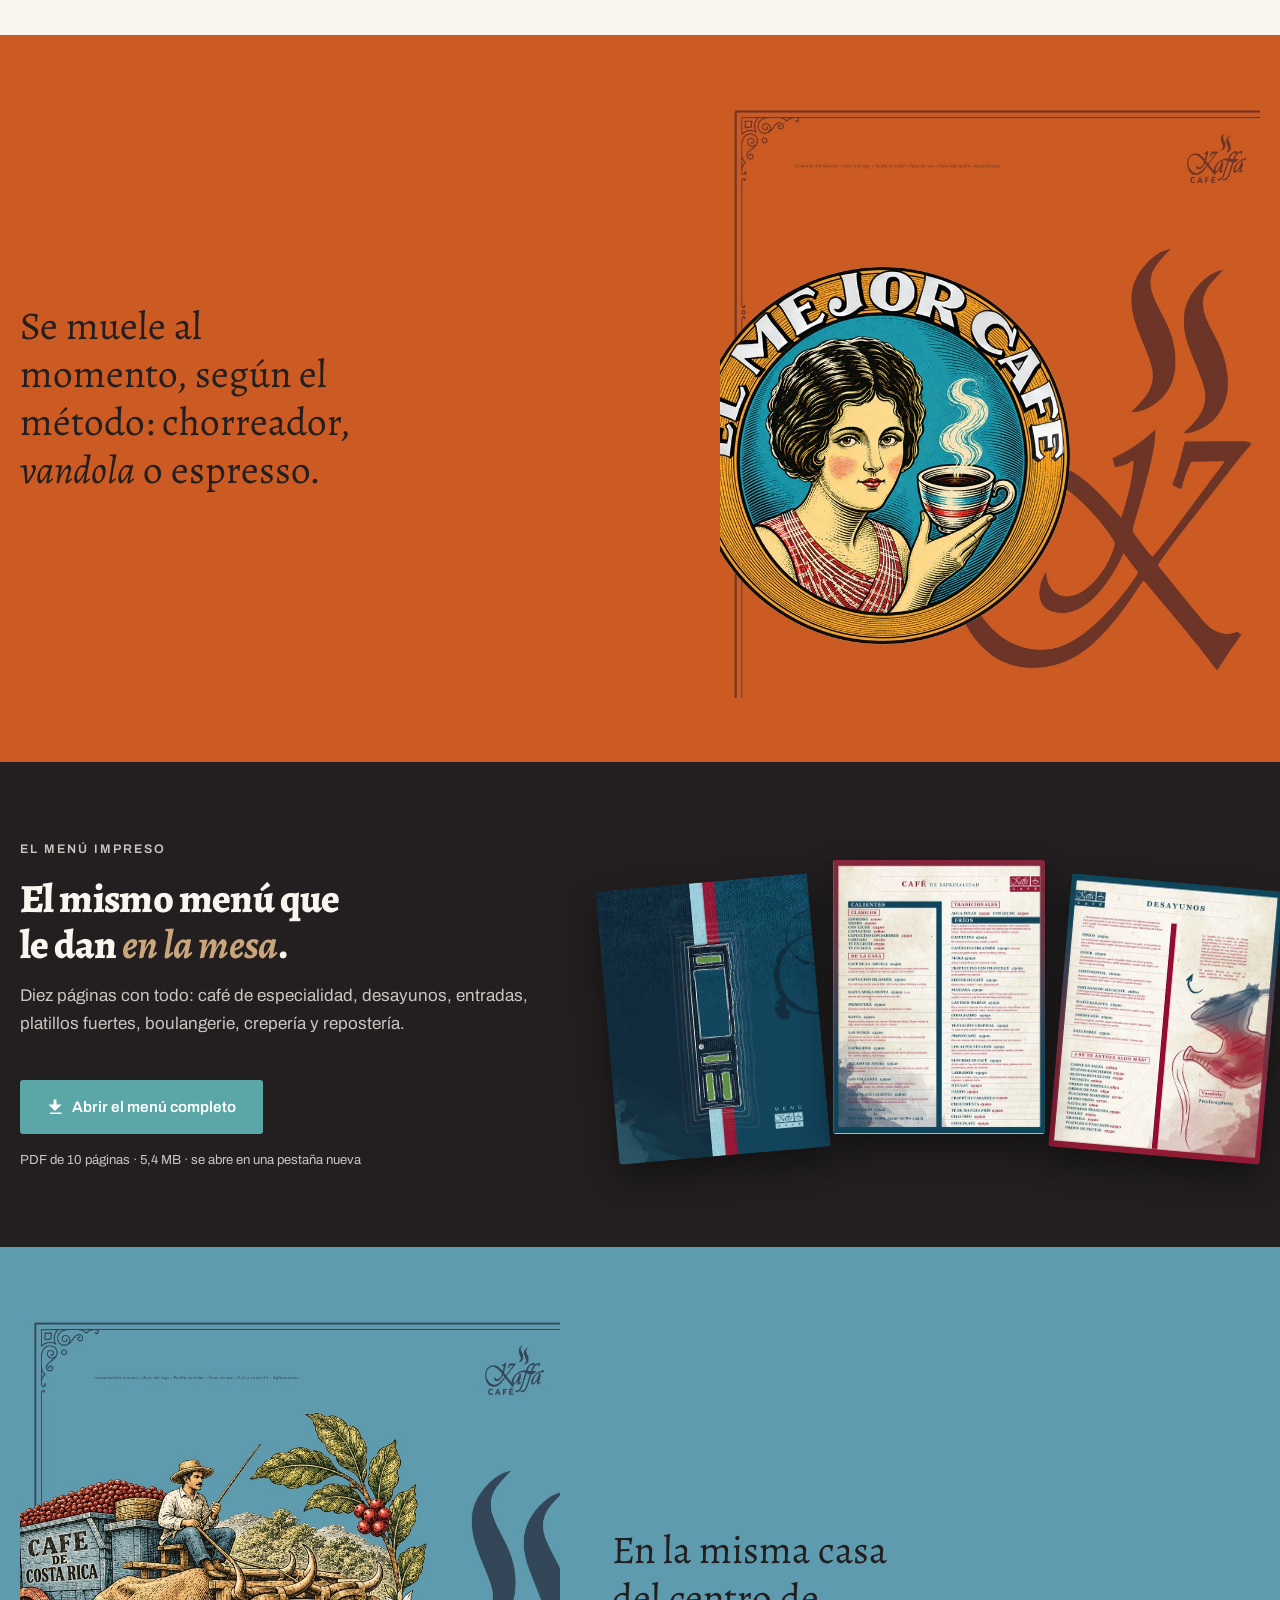
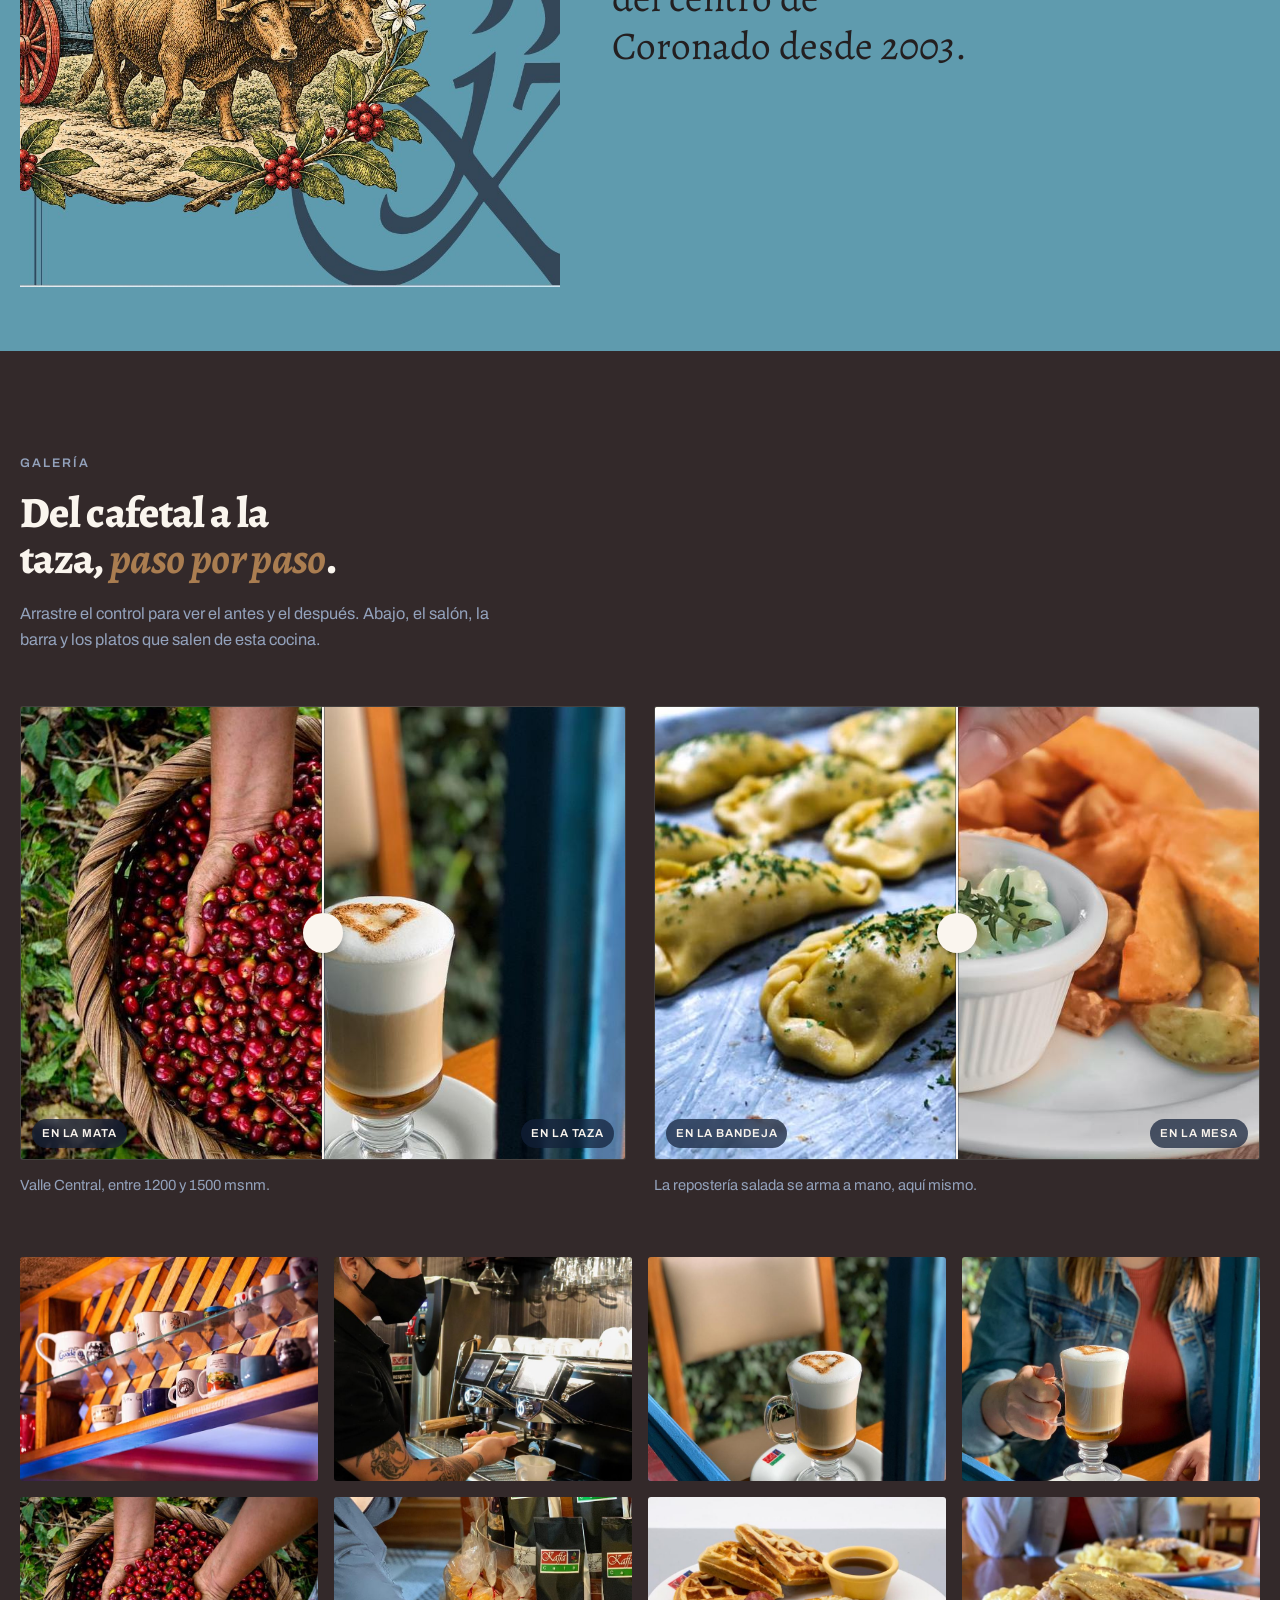
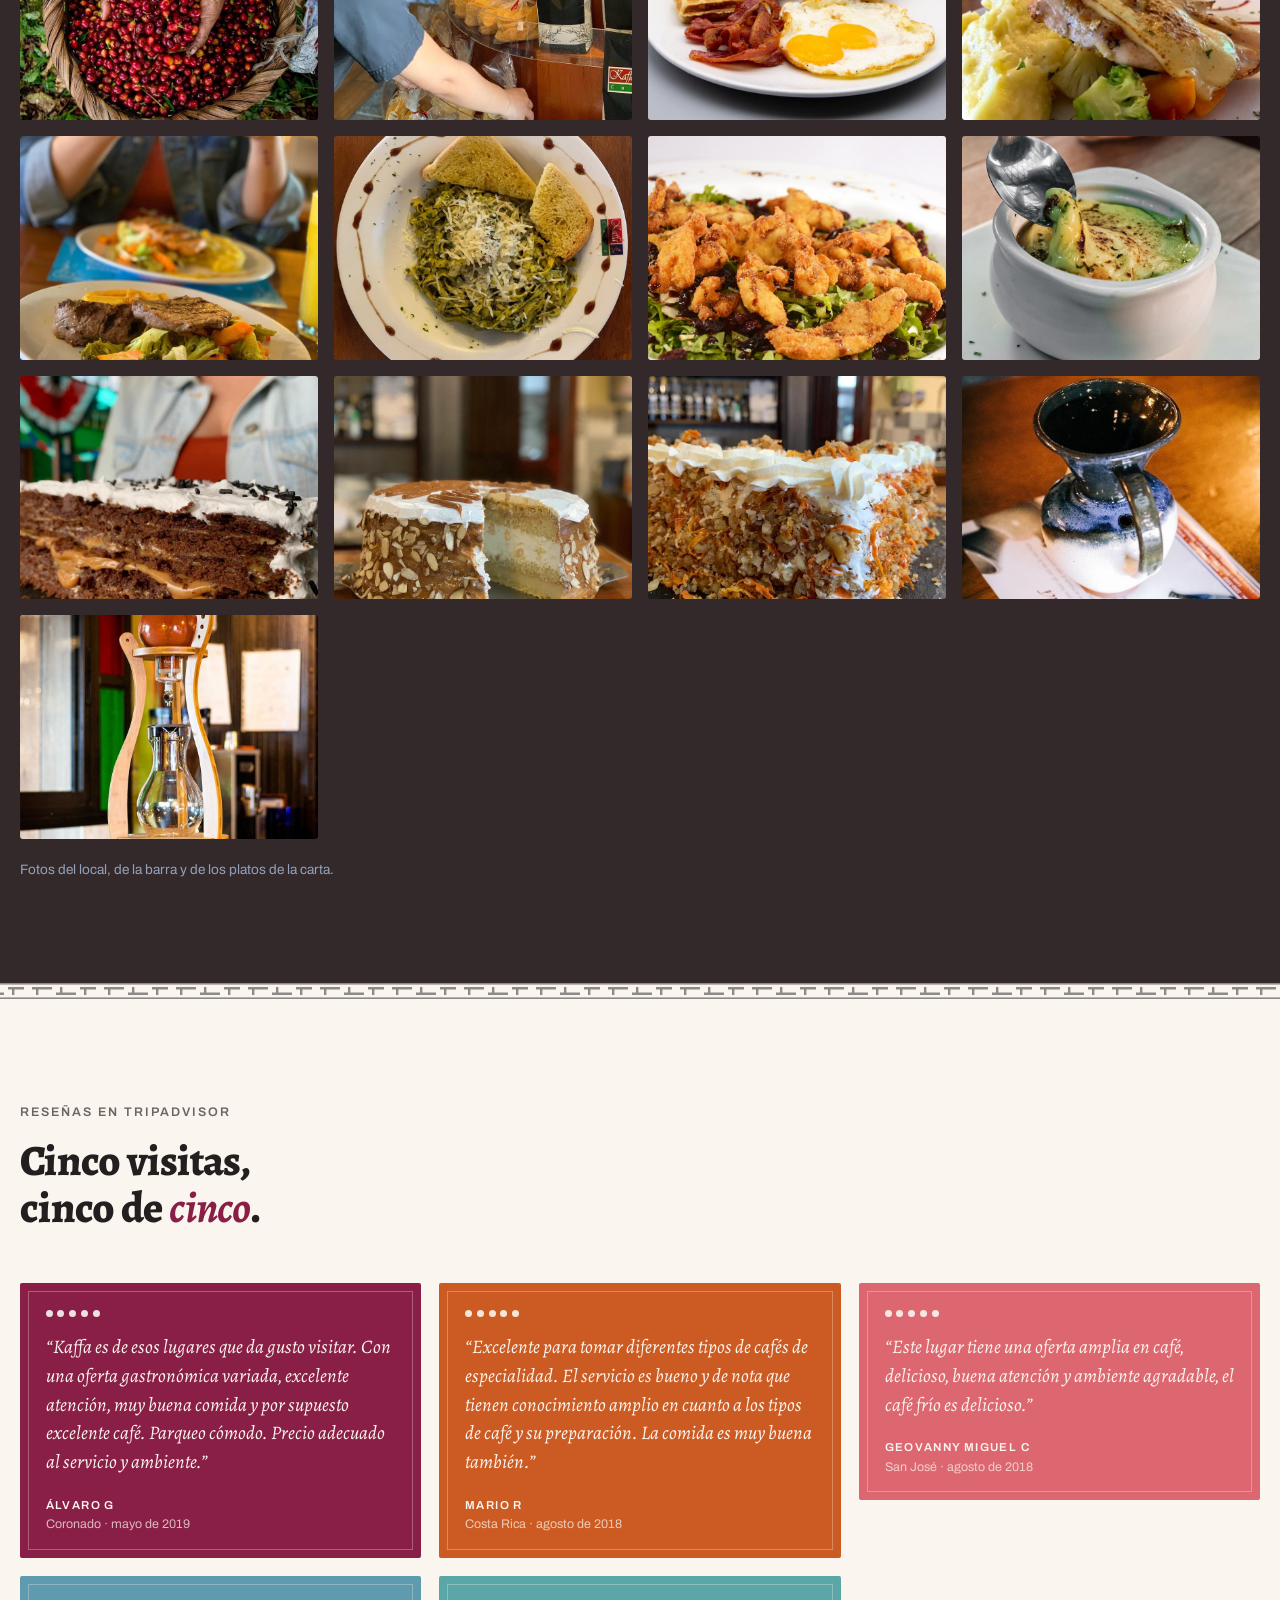
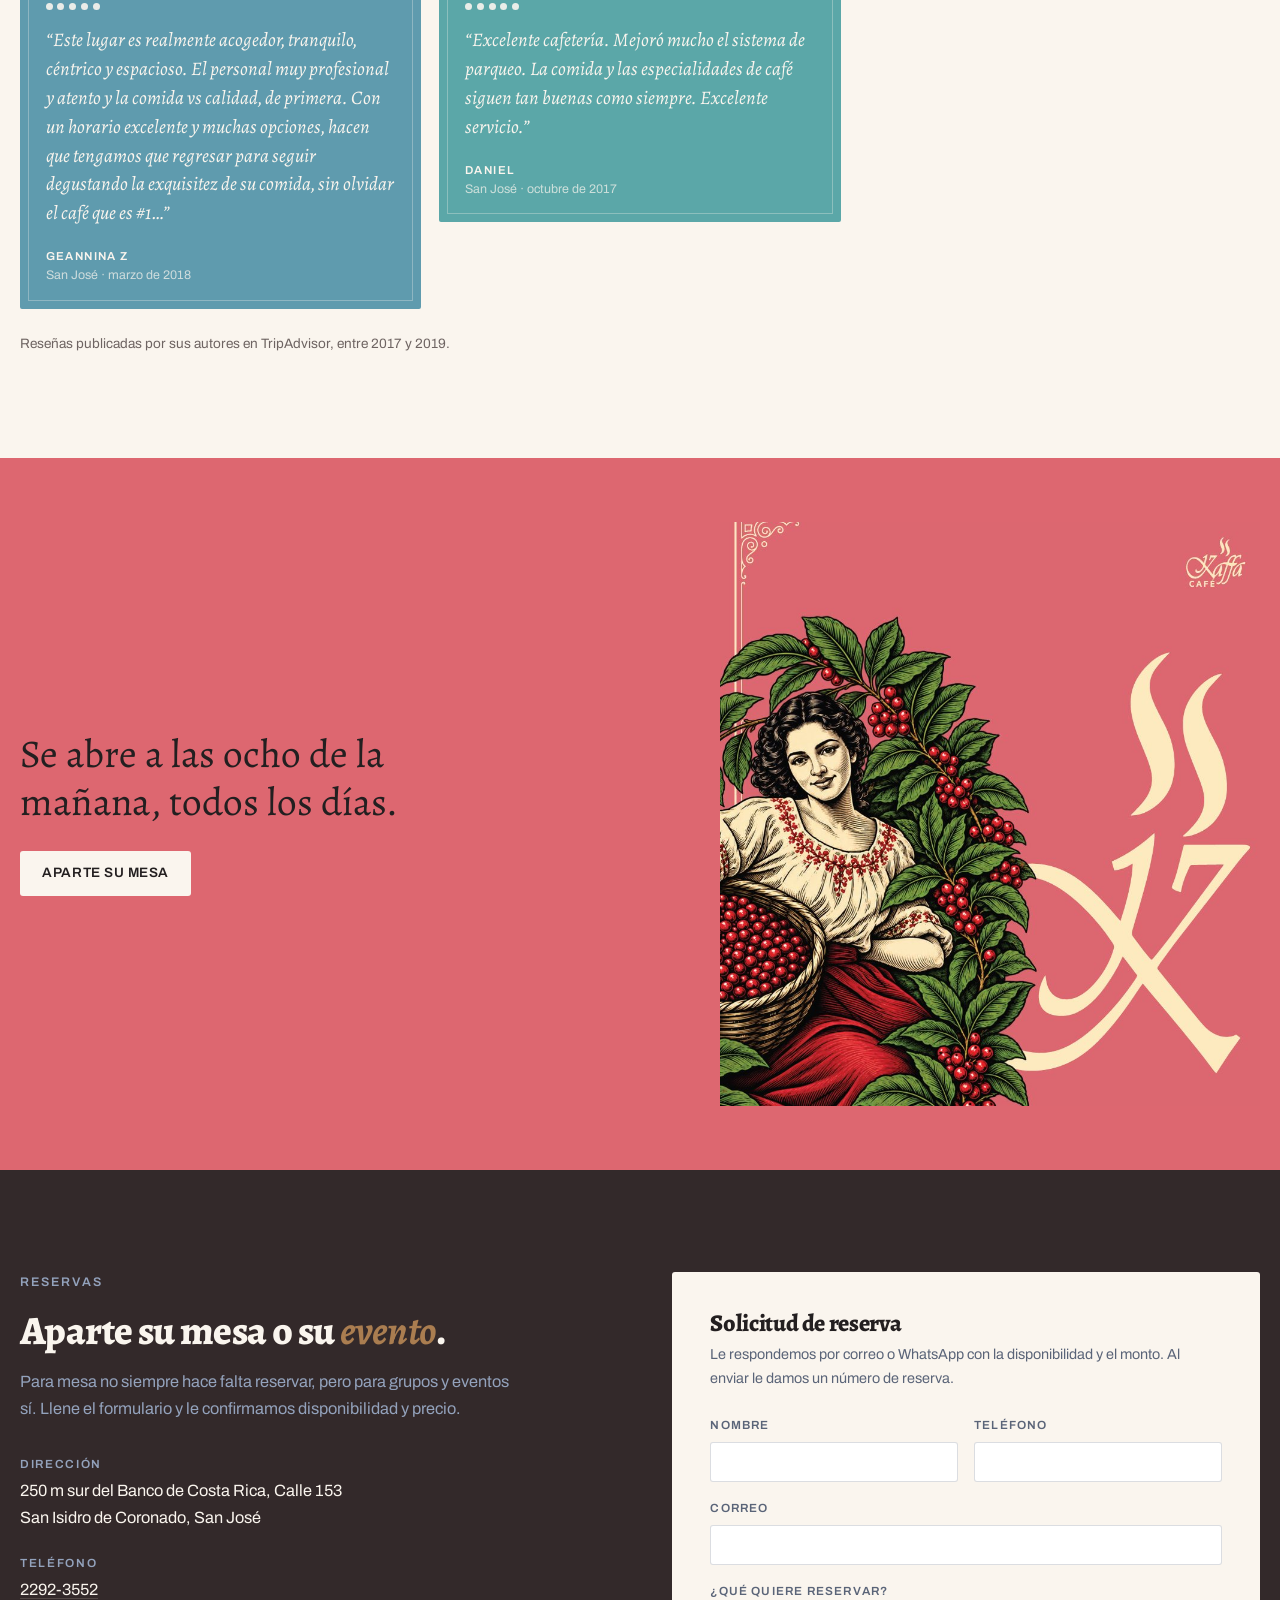
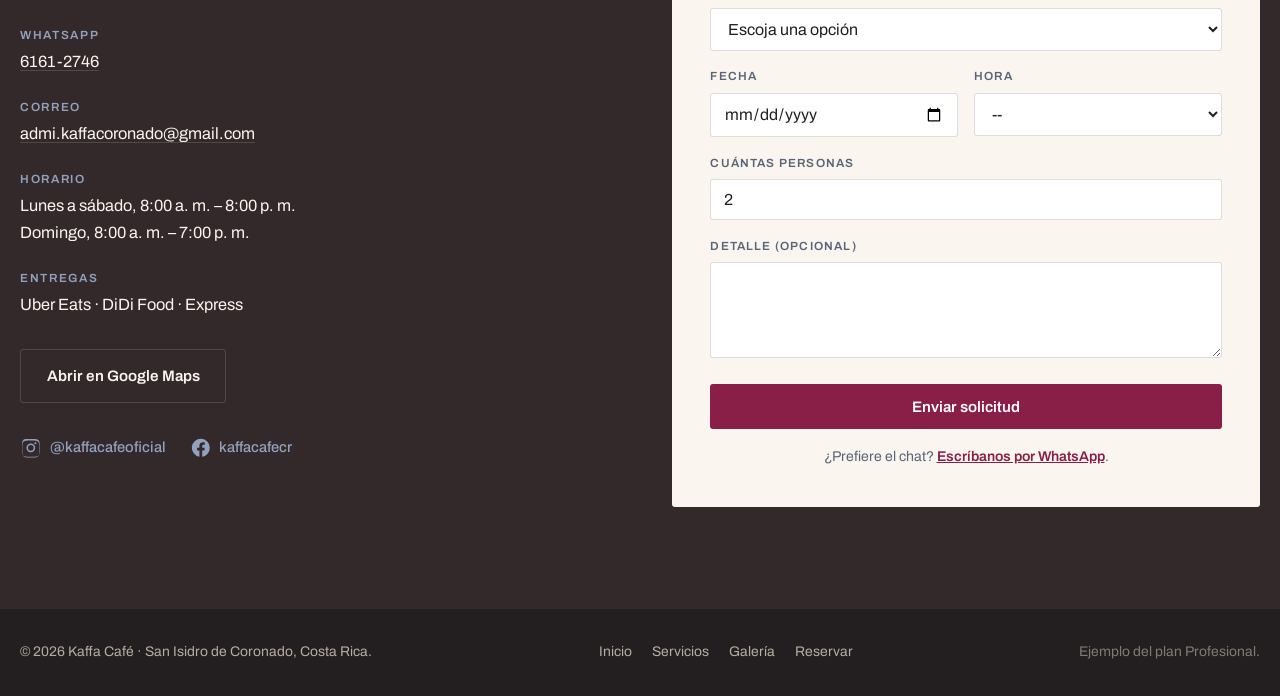
==== commit bbadf64c: "Saca el chorreador del marco y lo pone bajo una luz El chorreador era relleno plano: sin luz, sin so" ====
--- a/index.html
+++ b/index.html
@@ -113,42 +113,128 @@
 
           <defs>
             <clipPath id="dentroTaza">
-              <path d="M206 216 h60 l-6 38 a8 8 0 0 1-8 6 h-32 a8 8 0 0 1-8-6 z"/>
+              <path d="M201 216 h70 l-7 38 a9 9 0 0 1-9 7 h-38 a9 9 0 0 1-9-7 z"/>
             </clipPath>
+
+            <!-- La madera es cilíndrica: claro a la izquierda, sombra a la derecha. -->
+            <linearGradient id="gPoste" x1="0" y1="0" x2="1" y2="0">
+              <stop offset="0"    class="p-borde"/>
+              <stop offset=".26"  class="p-luz"/>
+              <stop offset=".62"  class="p-medio"/>
+              <stop offset="1"    class="p-sombra"/>
+            </linearGradient>
+            <!-- El brazo y la base reciben la luz por arriba. -->
+            <linearGradient id="gBrazo" x1="0" y1="0" x2="0" y2="1">
+              <stop offset="0"   class="p-luz"/>
+              <stop offset=".45" class="p-medio"/>
+              <stop offset="1"   class="p-sombra"/>
+            </linearGradient>
+
+            <!-- La tela: iluminada arriba a la izquierda, en sombra abajo a la derecha. -->
+            <radialGradient id="gTela" cx=".34" cy=".12" r=".95">
+              <stop offset="0"   class="t-luz"/>
+              <stop offset=".55" class="t-medio"/>
+              <stop offset="1"   class="t-sombra"/>
+            </radialGradient>
+
+            <!-- El café: más claro donde se refleja la luz, oscuro contra la pared. -->
+            <radialGradient id="gCafe" cx=".38" cy=".3" r=".8">
+              <stop offset="0"   class="c-luz"/>
+              <stop offset=".6"  class="c-medio"/>
+              <stop offset="1"   class="c-sombra"/>
+            </radialGradient>
+            <linearGradient id="gVidrio" x1="0" y1="0" x2="1" y2="0">
+              <stop offset="0"    class="v-canto"/>
+              <stop offset=".14"  class="v-medio"/>
+              <stop offset=".55"  class="v-hueco"/>
+              <stop offset=".88"  class="v-medio"/>
+              <stop offset="1"    class="v-canto"/>
+            </linearGradient>
+            <linearGradient id="gGota" x1=".3" y1="0" x2=".7" y2="1">
+              <stop offset="0"   class="c-luz"/>
+              <stop offset="1"   class="c-sombra"/>
+            </linearGradient>
+
+            <filter id="difuso" x="-40%" y="-80%" width="180%" height="260%">
+              <feGaussianBlur stdDeviation="3.2"/>
+            </filter>
+            <filter id="difusoCorto" x="-40%" y="-120%" width="180%" height="340%">
+              <feGaussianBlur stdDeviation="1.8"/>
+            </filter>
           </defs>
 
           <g class="pieza">
+
+            <!-- Sombra del conjunto sobre la mesa -->
+            <ellipse class="sombra-piso" cx="200" cy="271" rx="98" ry="6" filter="url(#difuso)"/>
+
             <!-- Soporte de madera -->
-            <rect class="madera" x="112" y="256" width="176" height="13" rx="6"/>
-            <rect class="madera" x="132" y="92" width="14" height="166" rx="7"/>
-            <rect class="madera" x="139" y="92" width="62" height="13" rx="6"/>
-
-            <!-- Aro y bolsita de tela -->
-            <path class="tela" d="M194 108 C198 152 214 180 236 190 C258 180 274 152 278 108 Z"/>
-            <path class="tela-sombra" d="M236 190 C258 180 274 152 278 108 L262 108 C258 148 248 174 236 190 Z"/>
+            <rect class="base" x="112" y="256" width="176" height="13" rx="6"/>
+            <rect class="filo" x="117" y="257.2" width="166" height="1.6" rx="1"/>
+
+            <rect class="poste" x="132" y="92" width="14" height="166" rx="7"/>
+            <rect class="veta" x="136.5" y="104" width="1.3" height="146" rx=".7"/>
+            <rect class="veta veta--2" x="141" y="118" width="1" height="120" rx=".5"/>
+
+            <!-- El brazo cruza todo el ancho del aro: de ahí cuelga la bolsa. -->
+            <rect class="brazo" x="130" y="88" width="156" height="13" rx="6"/>
+            <rect class="filo" x="135" y="89.4" width="146" height="1.6" rx="1"/>
+            <!-- Sombra del brazo sobre el poste -->
+            <rect class="union" x="132" y="101" width="14" height="6" rx="3" filter="url(#difusoCorto)"/>
+
+            <!-- Contraluz: en un cuarto oscuro los cantos derechos recogen
+                 el derrame de la luz. Es lo que despega la pieza del fondo. -->
+            <rect class="rim" x="144.4" y="98" width="1.5" height="156" rx=".75"/>
+            <rect class="rim" x="284.2" y="90" width="1.6" height="9" rx=".8"/>
+
+            <!-- Bolsita de tela -->
+            <path class="tela" d="M194 108 C197 154 213 182 236 191 C257 180 274 150 278 108 Z"/>
+            <path class="pliegue" d="M212 112 C216 148 224 172 236 188"/>
+            <path class="pliegue pliegue--2" d="M236 112 C236 148 236 170 236 189"/>
+            <path class="pliegue pliegue--3" d="M260 112 C256 148 248 172 236 188"/>
+            <path class="tela-sombra" d="M236 191 C257 180 274 150 278 108 L263 108 C259 147 248 174 236 191 Z"/>
+            <path class="costura" d="M196 112 C202 120 217 124 236 124 C255 124 270 120 276 112"/>
+
+            <!-- El aro de madera del que cuelga la tela -->
             <ellipse class="aro" cx="236" cy="107" rx="42" ry="12"/>
+            <path class="aro-luz" d="M200 101 a42 12 0 0 1 44-5"/>
+
+            <!-- La luz atraviesa el vaso y cae en la tabla, corrida hacia
+                 la derecha porque entra desde arriba a la izquierda. -->
+            <ellipse class="caustica" cx="250" cy="262" rx="30" ry="5" filter="url(#difuso)"/>
+
+            <!-- Sombra que la bolsa proyecta dentro de la taza -->
+            <ellipse class="sombra-taza" cx="238" cy="213" rx="26" ry="4" filter="url(#difusoCorto)"/>
 
             <!-- Taza -->
-            <ellipse class="platillo" cx="236" cy="262" rx="52" ry="9"/>
+            <ellipse class="sombra-vaso" cx="237" cy="265" rx="44" ry="5" filter="url(#difusoCorto)"/>
             <path class="asa" d="M274 220 a17 17 0 0 1 0 26"/>
+            <path class="asa-luz" d="M275 222 a14 14 0 0 1 2 9"/>
             <path class="taza" d="M199 208 h74 l-8 48 a10 10 0 0 1-10 8 h-38 a10 10 0 0 1-10-8 z"/>
             <ellipse class="taza-dentro" cx="236" cy="211" rx="34" ry="6"/>
 
             <!-- El café que se va juntando -->
             <g clip-path="url(#dentroTaza)">
-              <rect class="liquido" x="200" y="212" width="72" height="60"/>
-              <ellipse class="crema-cafe" cx="236" cy="218" rx="29" ry="3.5"/>
+              <rect class="liquido" x="199" y="212" width="74" height="62"/>
+              <ellipse class="crema-cafe" cx="236" cy="218" rx="33" ry="3.8"/>
+              <path class="menisco" d="M201 218 q35 5 70 0"/>
               <!-- La onda del impacto, recortada dentro de la taza. -->
               <ellipse class="onda" cx="236" cy="218" rx="13" ry="2.8"/>
             </g>
 
+            <!-- El canto y los brillos van encima del café: es vidrio, no loza. -->
+            <path class="taza-canto" d="M199 208 h74 l-8 48 a10 10 0 0 1-10 8 h-38 a10 10 0 0 1-10-8 z"/>
+            <path class="rim-vidrio" d="M272 211 l-7 43"/>
+            <path class="taza-brillo" d="M208 215 c-1 14 1 27 5 38"/>
+            <path class="taza-brillo taza-brillo--fino" d="M215 216 c-1 12 0 24 3 34"/>
             <ellipse class="taza-borde" cx="236" cy="209" rx="37" ry="6"/>
+            <path class="borde-luz" d="M201 207 a37 6 0 0 1 30-4"/>
 
             <!-- Vapor: sale cuando la taza ya tiene algo -->
             <g class="vapor" aria-hidden="true">
-              <path class="vaho vaho--1" d="M222 198 c-7-13 7-20 0-33"/>
-              <path class="vaho vaho--2" d="M236 194 c-8-15 8-23 0-38"/>
-              <path class="vaho vaho--3" d="M250 198 c-7-13 7-20 0-33"/>
+              <path class="vaho vaho--1" d="M223 206 c-7-14 7-21 0-35"/>
+              <path class="vaho vaho--2" d="M236 204 c-9-16 9-25 0-41"/>
+              <path class="vaho vaho--3" d="M249 206 c-7-14 7-21 0-35"/>
             </g>
 
             <!-- Las gotas -->
@@ -158,6 +244,7 @@
               <ellipse class="gota gota--3" cx="236" cy="193" rx="3.2" ry="4.6"/>
             </g>
           </g>
+
         </svg>
 
         <!-- Qué se está sirviendo a esta hora. Lo calcula el JS con la hora
--- a/assets/css/estilos.css
+++ b/assets/css/estilos.css
@@ -226,10 +226,18 @@
 .sellos span { font-size: .82rem; color: rgba(243, 234, 219, .62); }
 
 .heroe__foto { margin: 0; position: relative; }
-.heroe__foto img {
-  width: 100%; aspect-ratio: 4 / 3; object-fit: cover;
-  background: var(--noche-2);
-  border-radius: var(--radio); border: 1px solid rgba(201, 162, 74, .38);
+
+/* La pieza no va enmarcada: va iluminada. Este es el charco de luz que
+   la sostiene, y es lo que retiene el ojo en lugar de un rectángulo.
+   La segunda mancha, más abajo y más cálida, hace de tabla. */
+.heroe__foto::before {
+  content: "";
+  position: absolute;
+  inset: -10% -8% -16%;
+  background:
+    radial-gradient(54% 44% at 44% 26%, rgba(233, 196, 142, .20), transparent 72%),
+    radial-gradient(46% 24% at 52% 86%, rgba(206, 148, 86, .16), transparent 74%);
+  pointer-events: none;
 }
 
 /* ---------- El chorreador ----------
@@ -237,33 +245,93 @@
    para que esto sea lo que se recuerda. */
 .chorreador {
   display: block;
+  position: relative;   /* por encima del charco de luz */
   width: 100%;
   aspect-ratio: 4 / 3;
-  border-radius: var(--radio);
-  border: 1px solid rgba(201, 162, 74, .38);
-  background:
-    radial-gradient(70% 60% at 62% 34%, rgba(201, 162, 74, .16), transparent 70%),
-    var(--noche-2);
+  overflow: visible;
 }
 /* Los transform de dentro se miden contra el viewBox, no contra cada figura. */
 .chorreador * { transform-box: view-box; transform-origin: center; }
 
-.madera        { fill: var(--madera); }
-.chorreador rect.madera:nth-of-type(2) { fill: var(--madera-luz); }
-.aro           { fill: none; stroke: var(--arena); stroke-width: 3; }
-.tela          { fill: var(--crema); }
-.tela-sombra   { fill: var(--crema-2); opacity: .75; }
-.taza          { fill: var(--crema); }
-.taza-dentro   { fill: #C9BBA1; }   /* el interior en sombra, cuando la taza va vacía */
-.taza-borde    { fill: none; stroke: var(--crema); stroke-width: 3.5; }
-.asa           { fill: none; stroke: var(--crema); stroke-width: 7; stroke-linecap: round; }
-.platillo      { fill: rgba(243, 234, 219, .28); }
-.liquido       { fill: var(--cafe); }
-.crema-cafe    { fill: var(--cafe-luz); }
-.gota          { fill: var(--cafe-luz); }
+/* Los topes de los degradados viven aquí y no en el HTML, para que la
+   pieza siga la paleta de marca si algún día cambia. La luz entra por
+   arriba a la izquierda; todo lo demás se deduce de eso. */
+.p-borde  { stop-color: #8A6242; }              /* el canto del cilindro */
+.p-luz    { stop-color: var(--madera-luz); }
+.p-medio  { stop-color: var(--madera); }
+.p-sombra { stop-color: #6B452A; }
+
+.t-luz    { stop-color: #FFFCF7; }              /* la tela mojada, al sol */
+.t-medio  { stop-color: var(--crema-2); }
+.t-sombra { stop-color: #B9A98F; }
+
+/* El vaso es de vidrio: casi todo transparente, con los cantos encendidos.
+   Por eso se ve subir el nivel del café por dentro. */
+.v-canto  { stop-color: #FFFDFA; stop-opacity: .55; }
+.v-medio  { stop-color: #FFFDFA; stop-opacity: .16; }
+.v-hueco  { stop-color: #FFFDFA; stop-opacity: .05; }
+
+.c-luz    { stop-color: #8A4E28; }
+.c-medio  { stop-color: var(--cafe-luz); }
+.c-sombra { stop-color: #2A170F; }
+
+/* --- Madera --- */
+.base   { fill: url(#gBrazo); }
+.poste  { fill: url(#gPoste); }
+.brazo  { fill: url(#gBrazo); }
+.filo   { fill: #D8B183; opacity: .5; }         /* el canto que da a la luz */
+.veta   { fill: #6B452A; opacity: .32; }
+.veta--2 { opacity: .2; }
+.union  { fill: #4A2E1B; opacity: .55; }        /* el brazo se apoya en el poste */
+
+/* --- Tela --- */
+.tela        { fill: url(#gTela); }
+.tela-sombra { fill: #9C8B72; opacity: .38; }
+.pliegue {
+  fill: none;
+  stroke: #A89478;
+  stroke-width: 1;
+  opacity: .45;
+}
+.pliegue--2 { opacity: .28; }
+.pliegue--3 { opacity: .5; }
+
+/* --- Aro --- */
+.aro     { fill: none; stroke: url(#gPoste); stroke-width: 4; }
+.aro-luz { fill: none; stroke: #E0BC8F; stroke-width: 1.6; stroke-linecap: round; opacity: .8; }
+
+/* --- Taza --- */
+.taza        { fill: url(#gVidrio); }
+.taza-canto  { fill: none; stroke: #FFFDFA; stroke-width: 1.4; opacity: .55; }
+.taza-dentro { fill: #1C1512; opacity: .55; }   /* el hueco en sombra, con el vaso vacío */
+.taza-borde  { fill: none; stroke: #FFFDFA; stroke-width: 2.2; opacity: .45; }
+.borde-luz   { fill: none; stroke: #FFFDFA; stroke-width: 2.2; stroke-linecap: round; opacity: .95; }
+.taza-brillo { fill: none; stroke: #FFFDFA; stroke-width: 3.4; stroke-linecap: round; opacity: .42; }
+.taza-brillo--fino { stroke-width: 1.4; opacity: .26; }
+.asa         { fill: none; stroke: #FFFDFA; stroke-width: 6; stroke-linecap: round; opacity: .32; }
+.asa-luz     { fill: none; stroke: #FFFDFA; stroke-width: 1.8; stroke-linecap: round; opacity: .7; }
+.sombra-vaso { fill: #1A0F09; opacity: .5; }   /* asienta el vaso en la tabla */
+
+/* --- La luz --- */
+/* La cáustica es el detalle que más vende que esto está iluminado y no
+   dibujado: el vaso deja pasar la luz y la deposita en la madera. */
+.caustica    { fill: #E8B77A; opacity: .55; mix-blend-mode: screen; }
+.rim         { fill: #E9C48E; opacity: .42; }
+.rim-vidrio  { fill: none; stroke: #E9C48E; stroke-width: 1.2; opacity: .5; stroke-linecap: round; }
+.menisco     { fill: none; stroke: #C98B52; stroke-width: 1.3; opacity: .5; }
+.costura     { fill: none; stroke: #A89478; stroke-width: .8; stroke-dasharray: 2.4 2.2; opacity: .45; }
+
+/* --- Sombras --- */
+.sombra-piso { fill: #000; opacity: .45; }
+.sombra-taza { fill: #4A2E1B; opacity: .35; }
+
+/* --- Café --- */
+.liquido    { fill: url(#gCafe); }
+.crema-cafe { fill: #9A5C30; opacity: .75; }
+.gota       { fill: url(#gGota); }
 .onda {
   fill: none;
-  stroke: var(--cafe-luz);
+  stroke: #A8642F;
   stroke-width: 1.6;
   transform-origin: 236px 218px;   /* la superficie del café, no el centro del viewBox */
   opacity: 0;
@@ -271,7 +339,7 @@
 .vaho {
   fill: none;
   stroke: var(--crema);
-  stroke-width: 2.5;
+  stroke-width: 2.2;
   stroke-linecap: round;
   opacity: 0;
 }
@@ -302,10 +370,11 @@
   to   { transform: translateY(0); }
 }
 @keyframes caer {
-  0%        { opacity: 0; transform: translateY(-2px) scaleY(.9); }
-  15%       { opacity: 1; }
-  75%       { opacity: 1; transform: translateY(19px) scaleY(1.25); }
-  92%, 100% { opacity: 0; transform: translateY(25px) scaleY(.45); }
+  0%   { opacity: 0; transform: translateY(-3px) scaleY(.85); }
+  14%  { opacity: 1; }
+  70%  { opacity: 1; transform: translateY(15px) scaleY(1.3); }
+  84%  { opacity: 0; transform: translateY(19px) scaleY(1.35); }
+  100% { opacity: 0; transform: translateY(19px) scaleY(1.35); }
 }
 /* Un ciclo por cada gota: tres en el mismo tiempo que dura la caída. */
 @keyframes ondear {
@@ -313,9 +382,9 @@
   100% { opacity: 0;  transform: scale(1); }
 }
 @keyframes subir {
-  0%       { opacity: 0; transform: translateY(6px) scaleX(.9); }
-  35%      { opacity: .5; }
-  100%     { opacity: 0; transform: translateY(-18px) scaleX(1.15); }
+  0%   { opacity: 0; transform: translateY(6px) scaleX(.85); }
+  30%  { opacity: .62; }
+  100% { opacity: 0; transform: translateY(-22px) scaleX(1.2); }
 }
 
 /* Qué se sirve a esta hora, sobre la pieza. */
@@ -325,8 +394,8 @@
   display: inline-flex; align-items: center; gap: .5rem;
   padding: .45rem .9rem;
   border-radius: 999px;
-  background: rgba(18, 32, 58, .82);
-  border: 1px solid rgba(201, 162, 74, .38);
+  background: rgba(24, 19, 20, .62);
+  border: 1px solid transparent;
   backdrop-filter: blur(6px);
   font-size: .82rem; font-weight: 500;
   color: var(--crema);
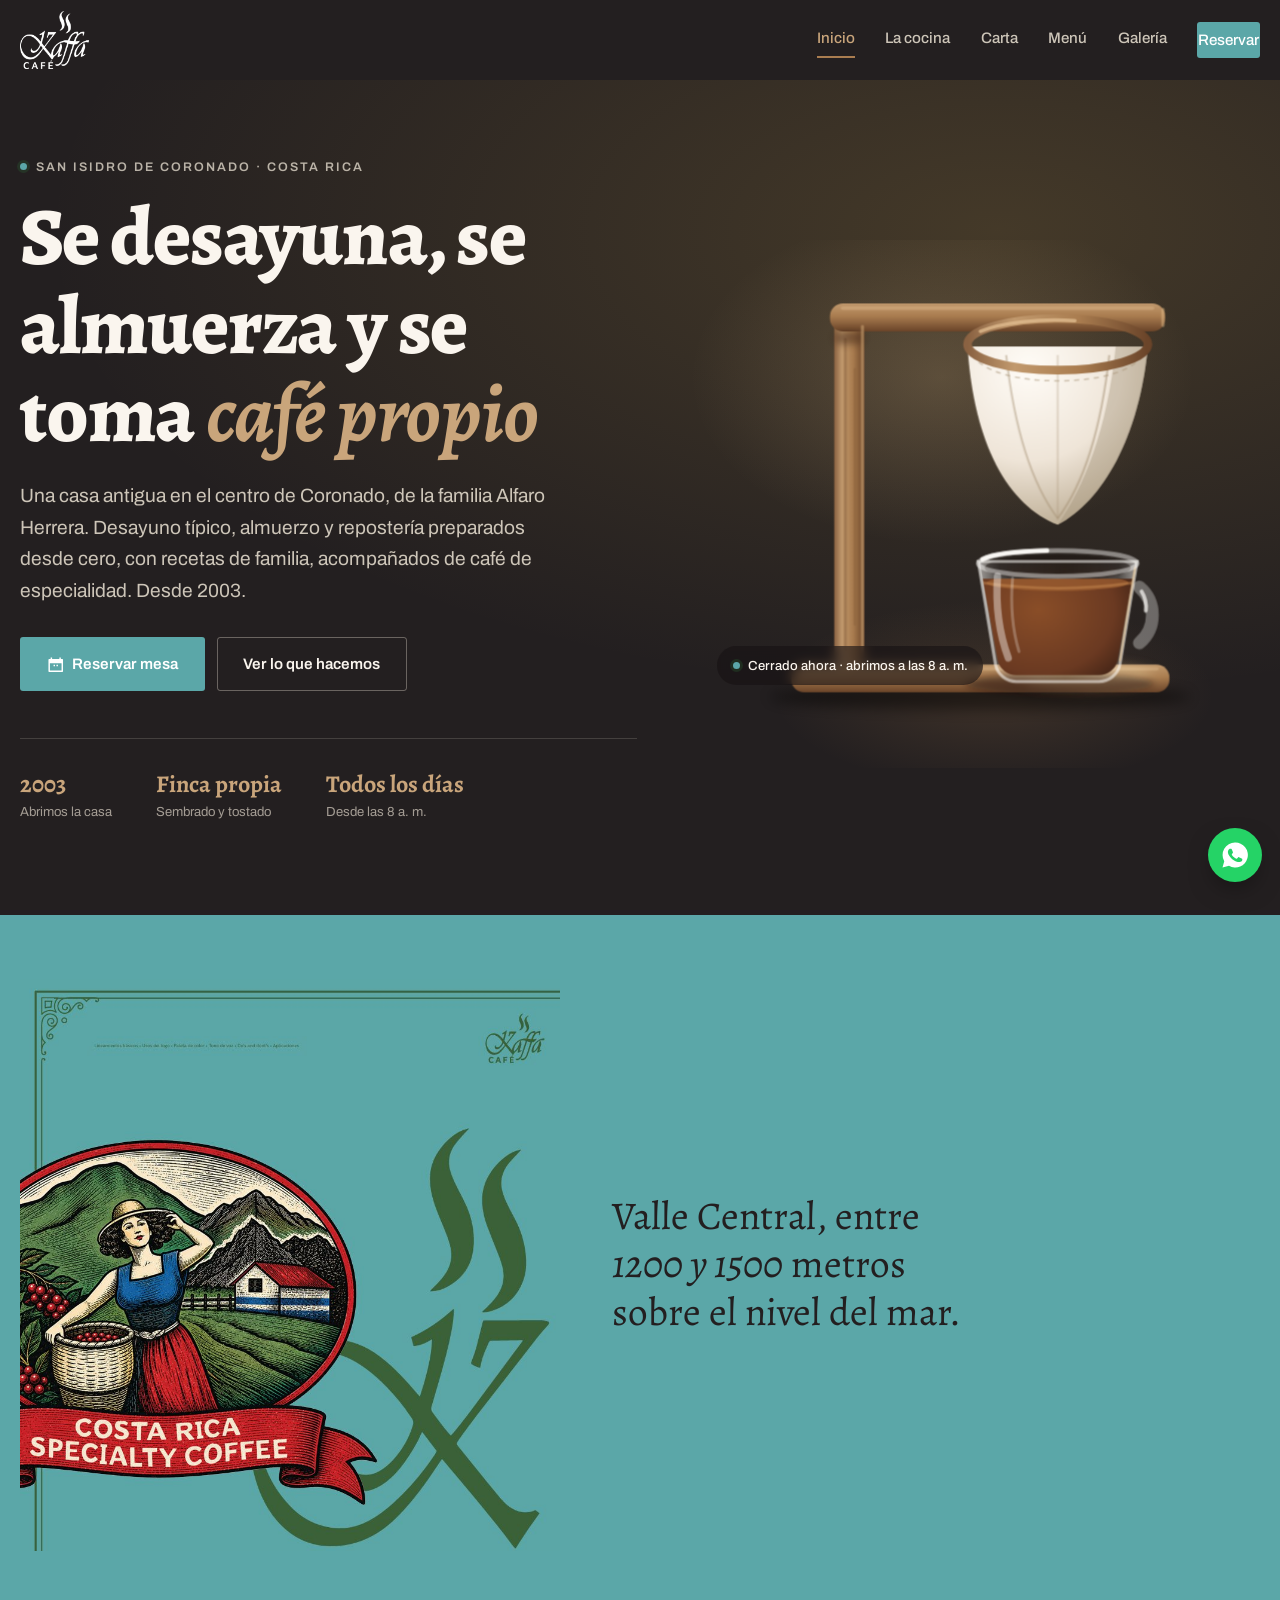
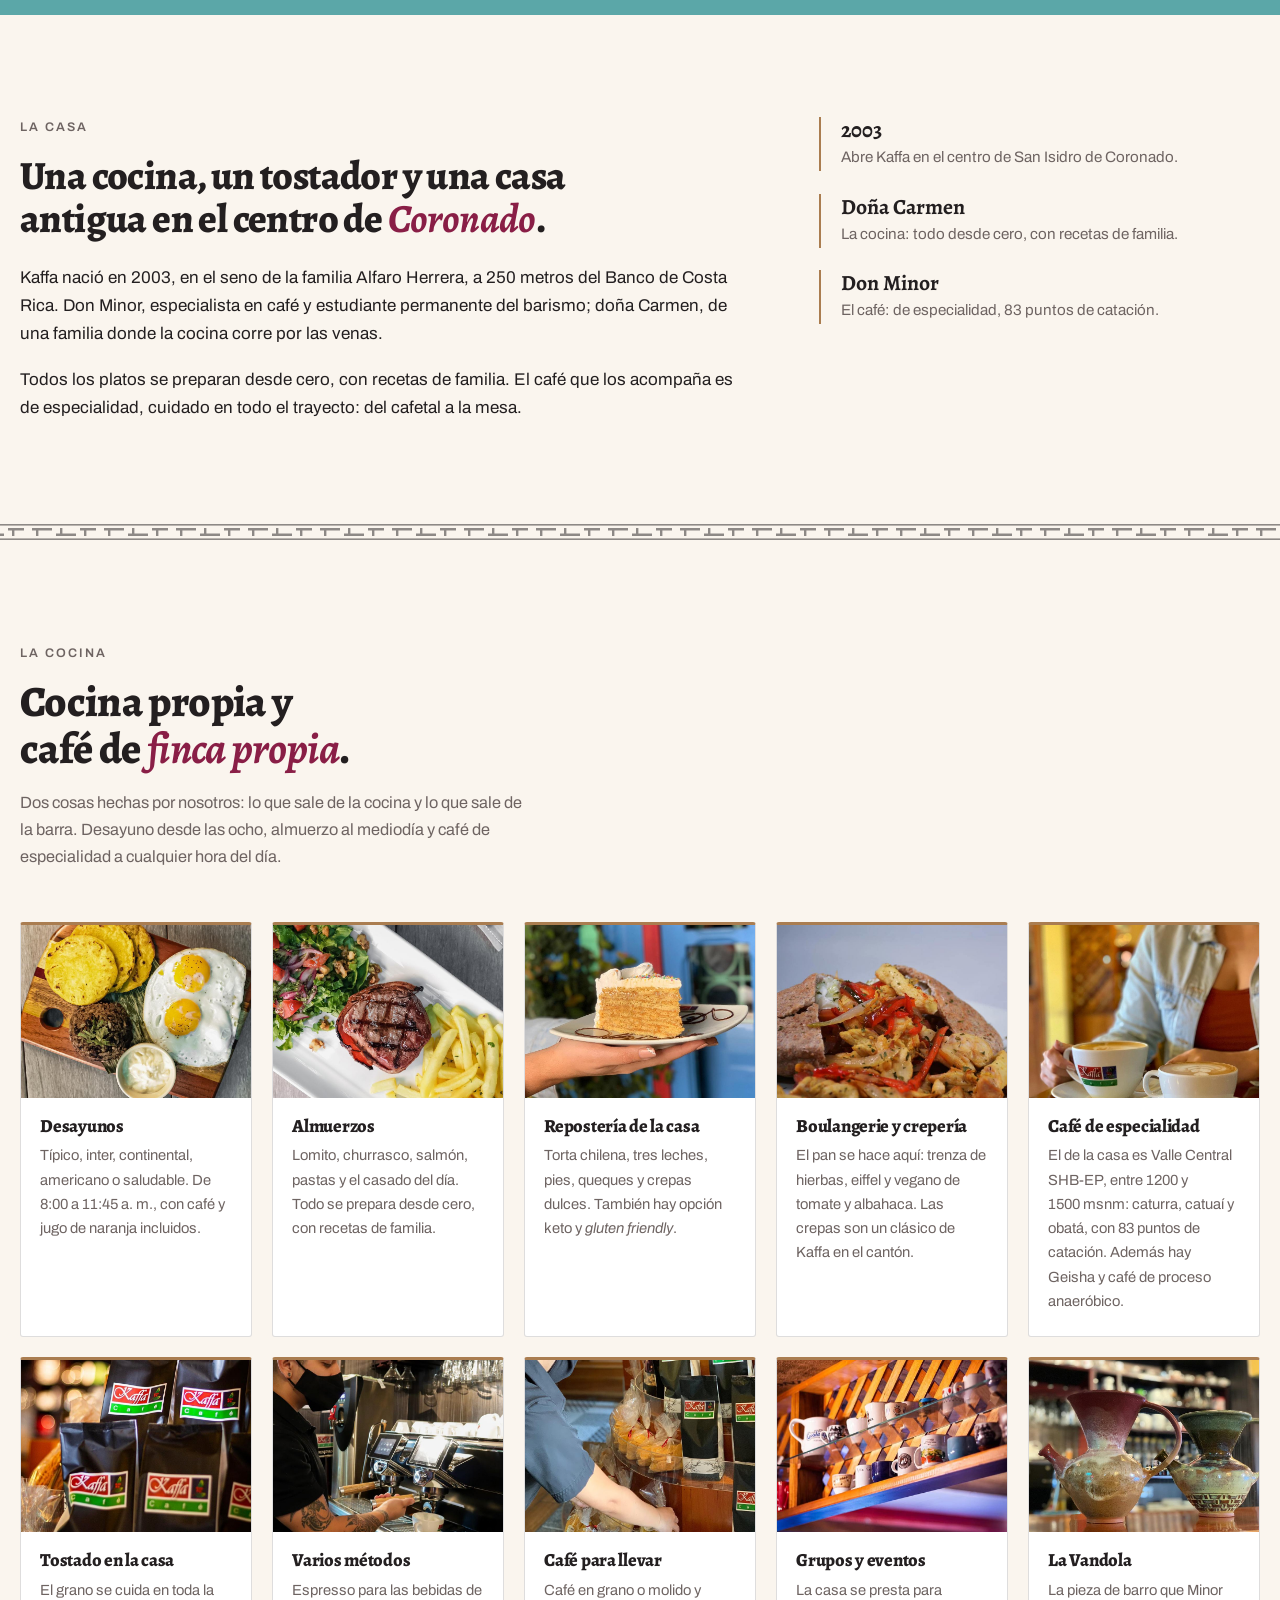
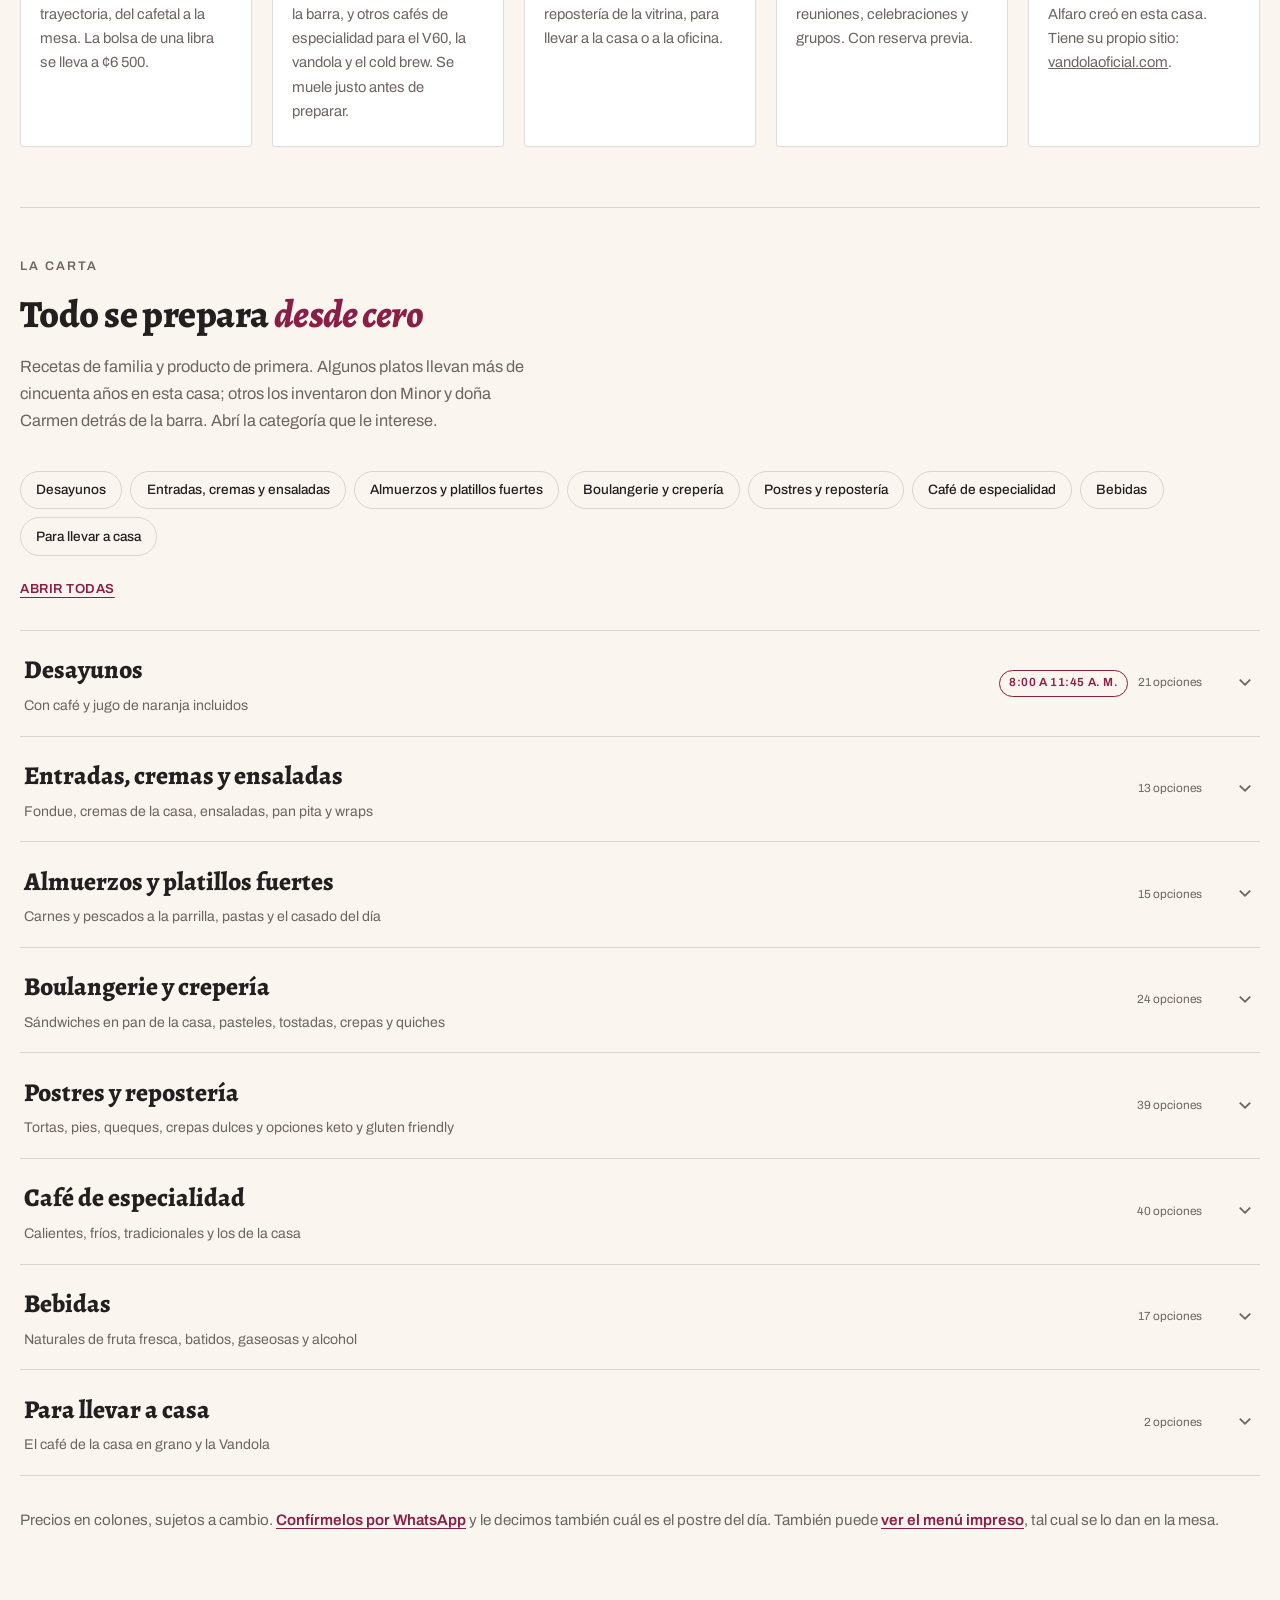
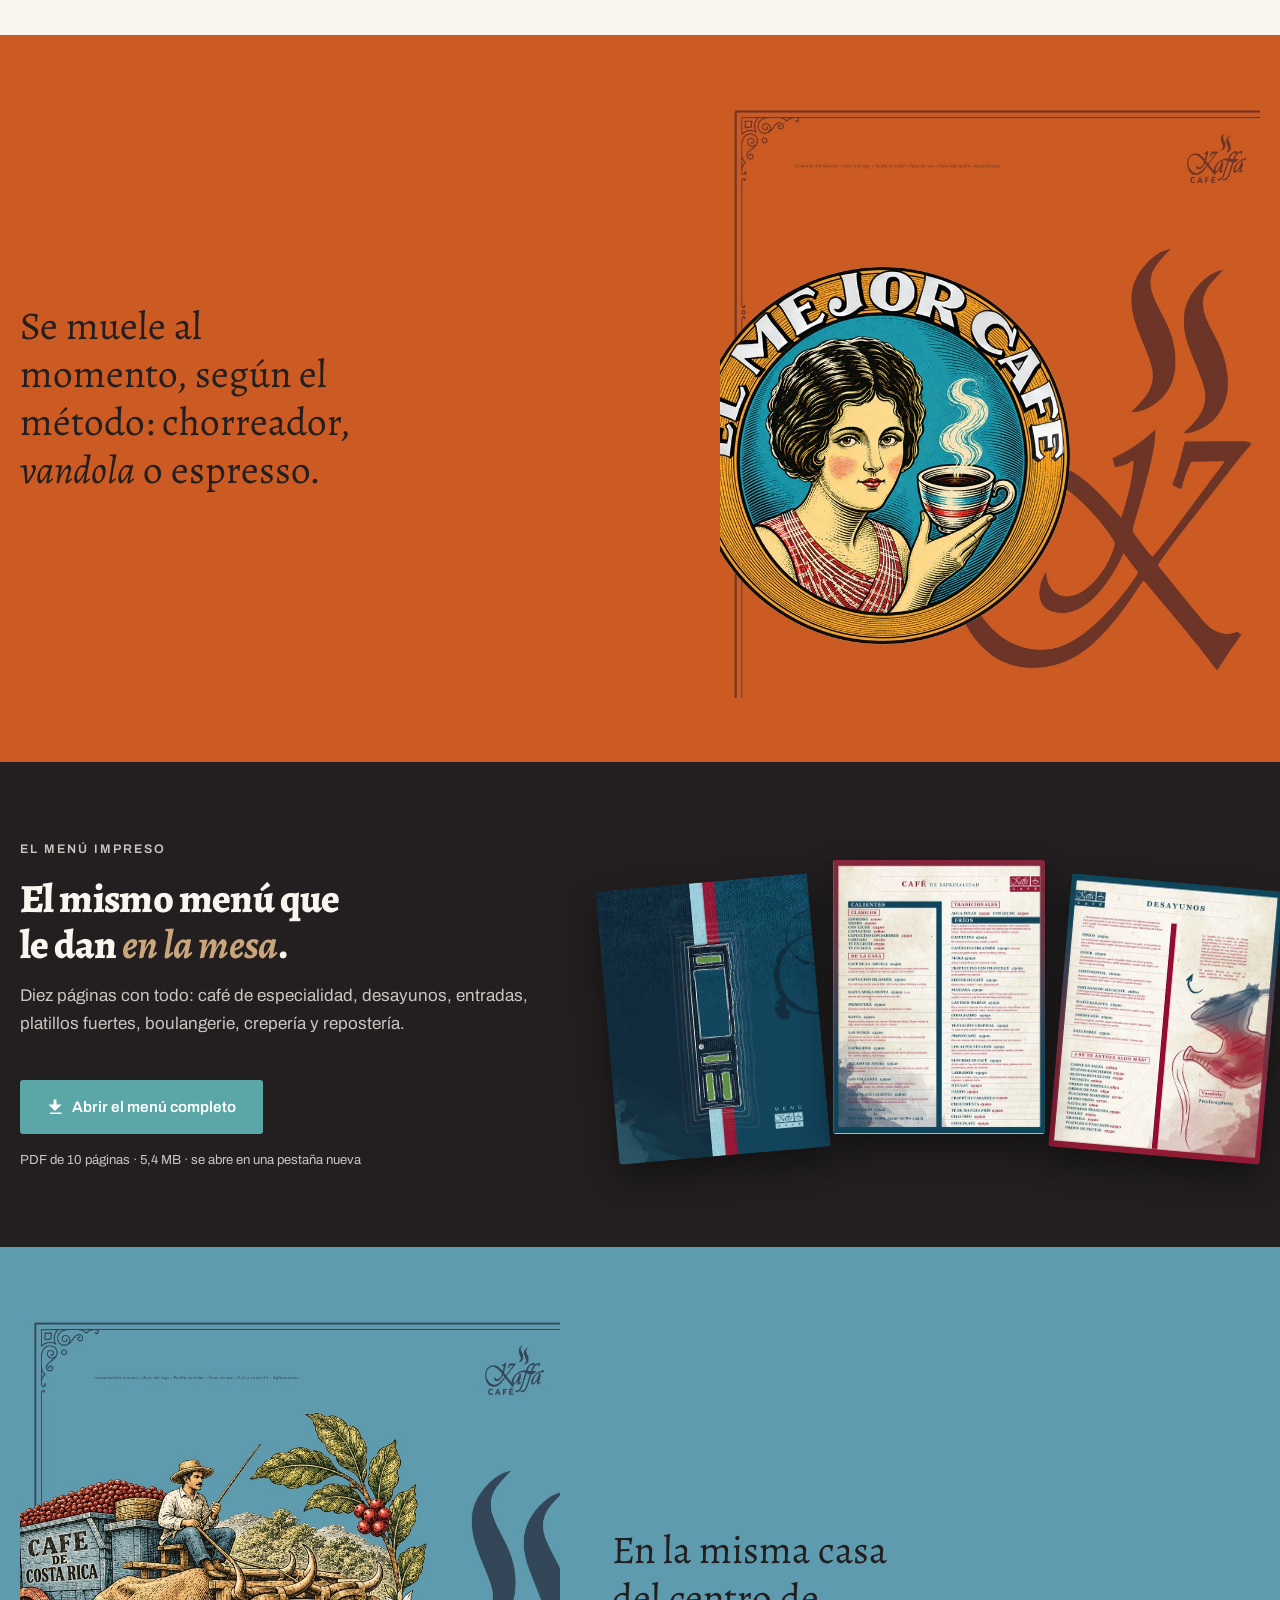
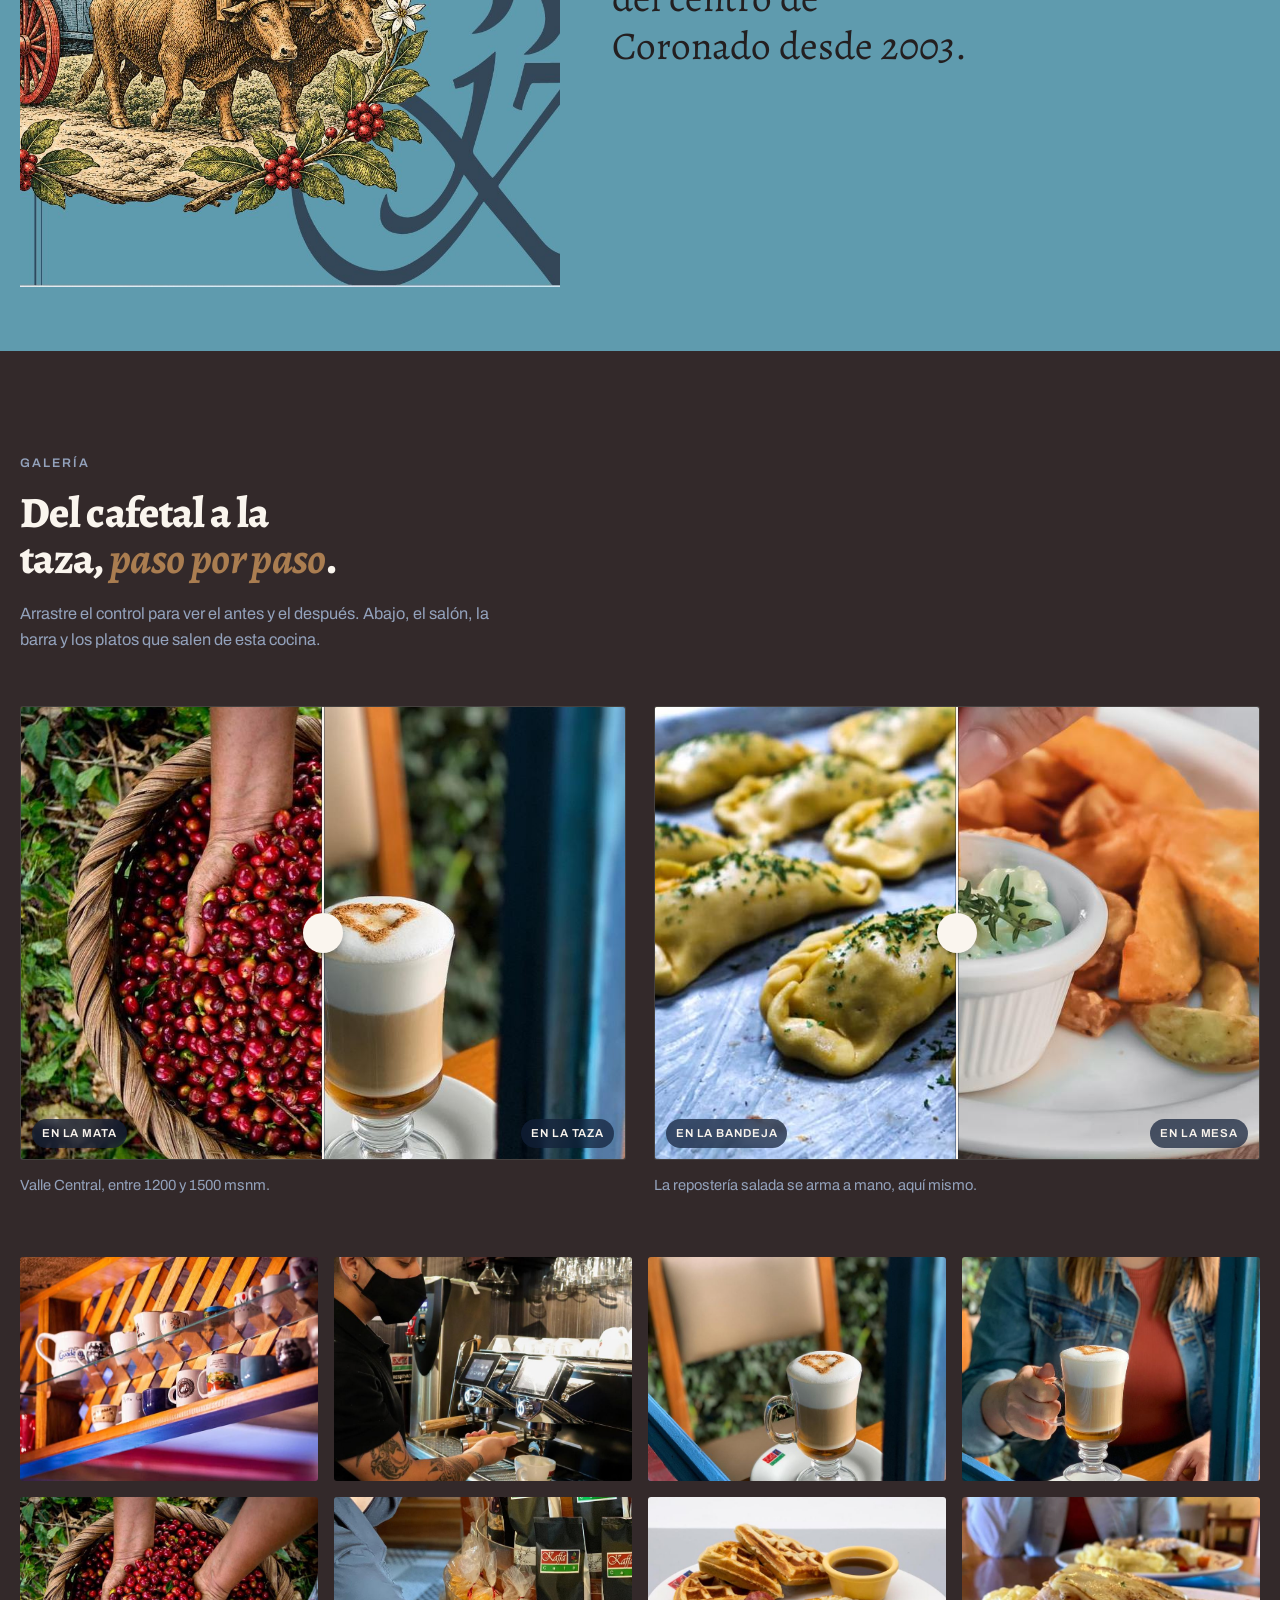
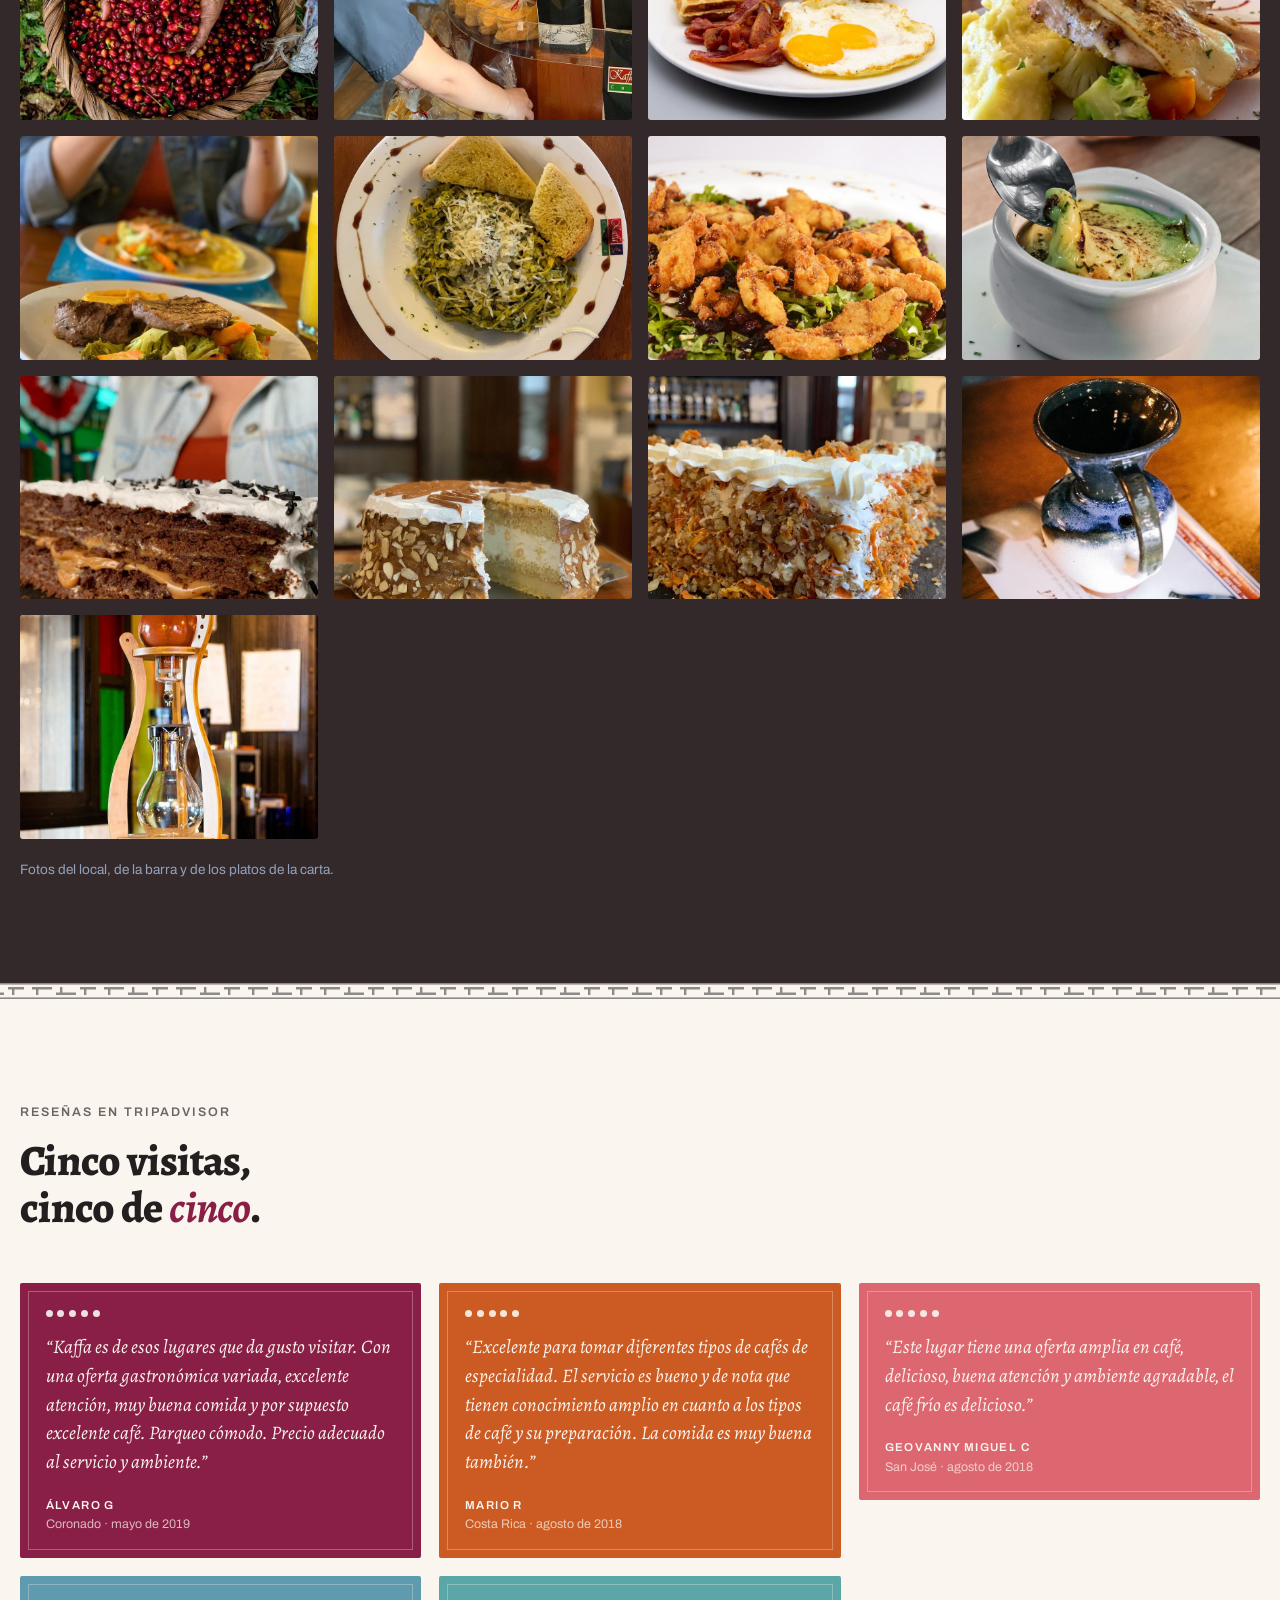
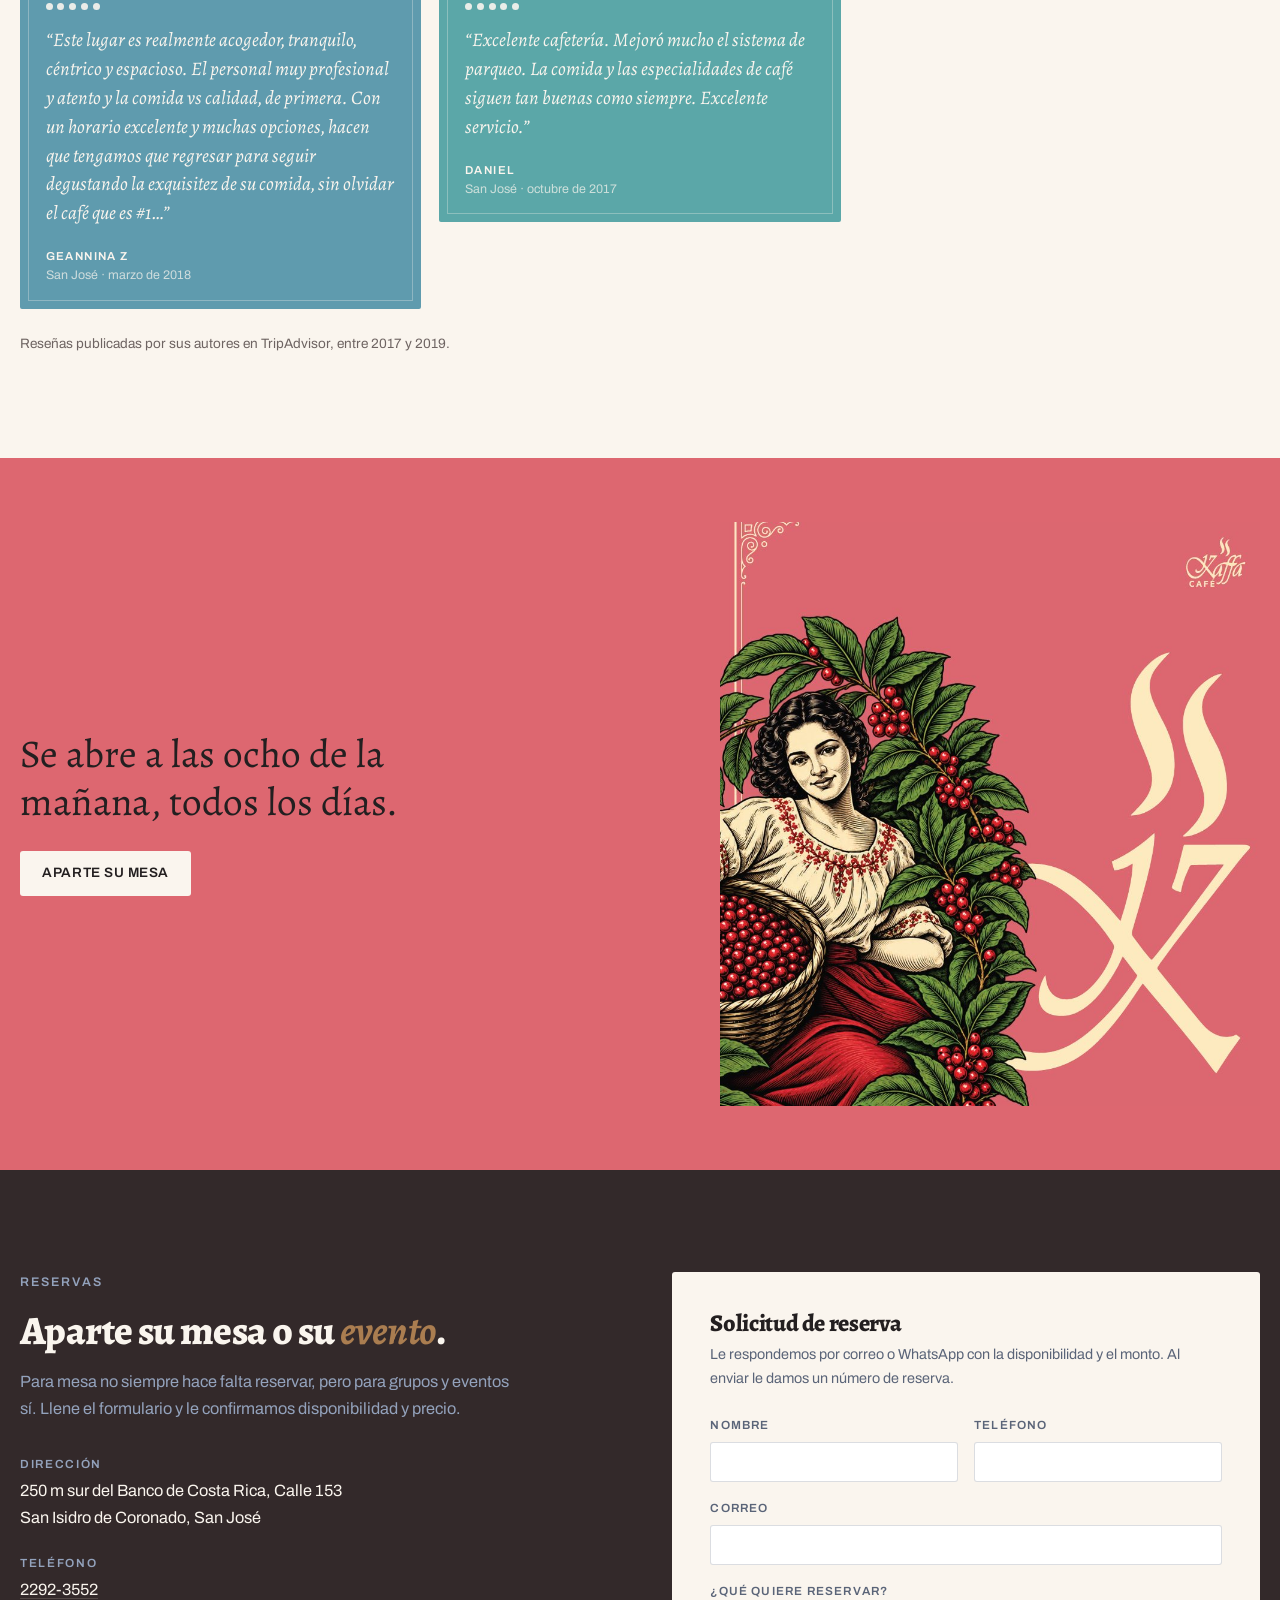
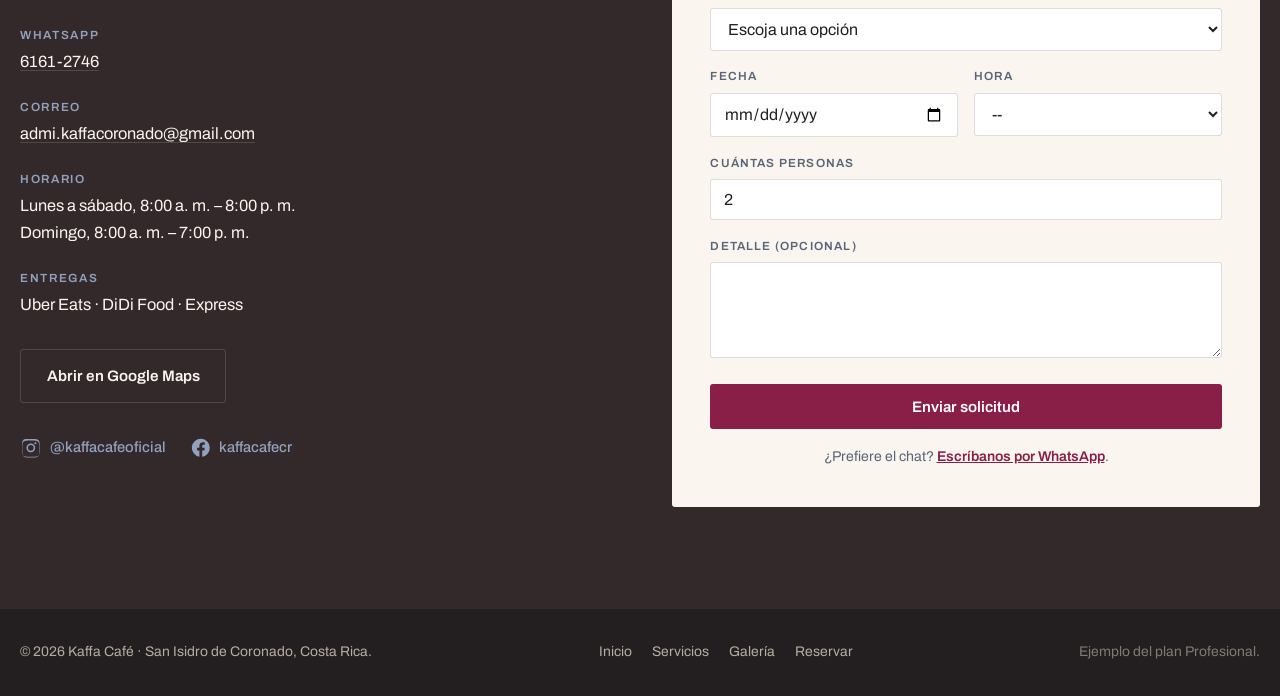
==== commit b3faeec4: "Le pone nombre al cold brew Don Minor identificó la foto que quedaba sin rotular: es la torre de col" ====
--- a/index.html
+++ b/index.html
@@ -379,7 +379,7 @@
         <figure><img src="assets/img/barra-barista.jpg" alt="Barista preparando un espresso en la barra de Kaffa" width="880" height="660" loading="lazy"></figure>
         <div class="servicio__cuerpo">
           <h3>Varios métodos</h3>
-          <p>Espresso para las bebidas de la barra, y otros cafés de especialidad para el V60, la vandola y los demás métodos. Se muele justo antes de preparar.</p>
+          <p>Espresso para las bebidas de la barra, y otros cafés de especialidad para el V60, la vandola y el cold brew. Se muele justo antes de preparar.</p>
         </div>
       </article>
 
@@ -903,7 +903,7 @@
         </figure>
         <div class="grupo__lista">
       <div class="sub">
-        <p class="sub__nota">Además del café de la casa hay Geisha y café de proceso anaeróbico, y se prepara en V60, vandola y otros métodos. Preguntá por lo que haya ese día.</p>
+        <p class="sub__nota">Además del café de la casa hay Geisha y café de proceso anaeróbico, y se prepara en V60, vandola, cold brew y otros métodos. Preguntá por lo que haya ese día.</p>
         <ul class="platos">
           <li><span class="plato__nombre">Café en grano, bolsa de 1&nbsp;lb</span><span class="plato__precio">¢7.500</span><span class="plato__nota">Región Valle Central SHB-EP, cosechado entre 1200 y 1500&nbsp;msnm. Variedades caturra, catuaí y obatá, con 83 puntos de catación. Sabores dulces de caña de azúcar y caramelo, balanceados con una acidez cítrica a naranja; cuerpo medio y postgusto pronunciado y achocolatado.</span></li>
           <li><span class="plato__nombre">Vandola</span><span class="plato__precio">¢38.000</span><span class="plato__nota">Filtrado por goteo, hecha a mano por alfareros costarricenses. El material y el diseño permiten que la temperatura del café se disfrute por más tiempo que con los métodos tradicionales. Preguntá a tu salonera por los estilos disponibles, o vea <a href="https://vandolaoficial.com" target="_blank" rel="noopener">vandolaoficial.com</a>.</span></li>
@@ -1049,7 +1049,7 @@
       <figure><img src="assets/img/torta-almendras.jpg" alt="Torta cubierta de almendras y caramelo" width="880" height="660" loading="lazy"></figure>
       <figure><img src="assets/img/queque-zanahoria.jpg" alt="Queque de zanahoria con nueces y crema" width="880" height="660" loading="lazy"></figure>
       <figure><img src="assets/img/vandola-servida.jpg" alt="Una vandola de barro esmaltada, junto al folleto de la pieza" width="880" height="660" loading="lazy"></figure>
-      <figure><img src="assets/img/metodo-vidrio.jpg" alt="Un método de infusión en vidrio, montado en la barra de Kaffa" width="880" height="660" loading="lazy"></figure>
+      <figure><img src="assets/img/metodo-cold-brew.jpg" alt="El cold brew colándose en su torre de vidrio, en la barra de Kaffa" width="880" height="660" loading="lazy"></figure>
     </div>
 
     <p class="galeria__nota">Fotos del local, de la barra y de los platos de la carta.</p>
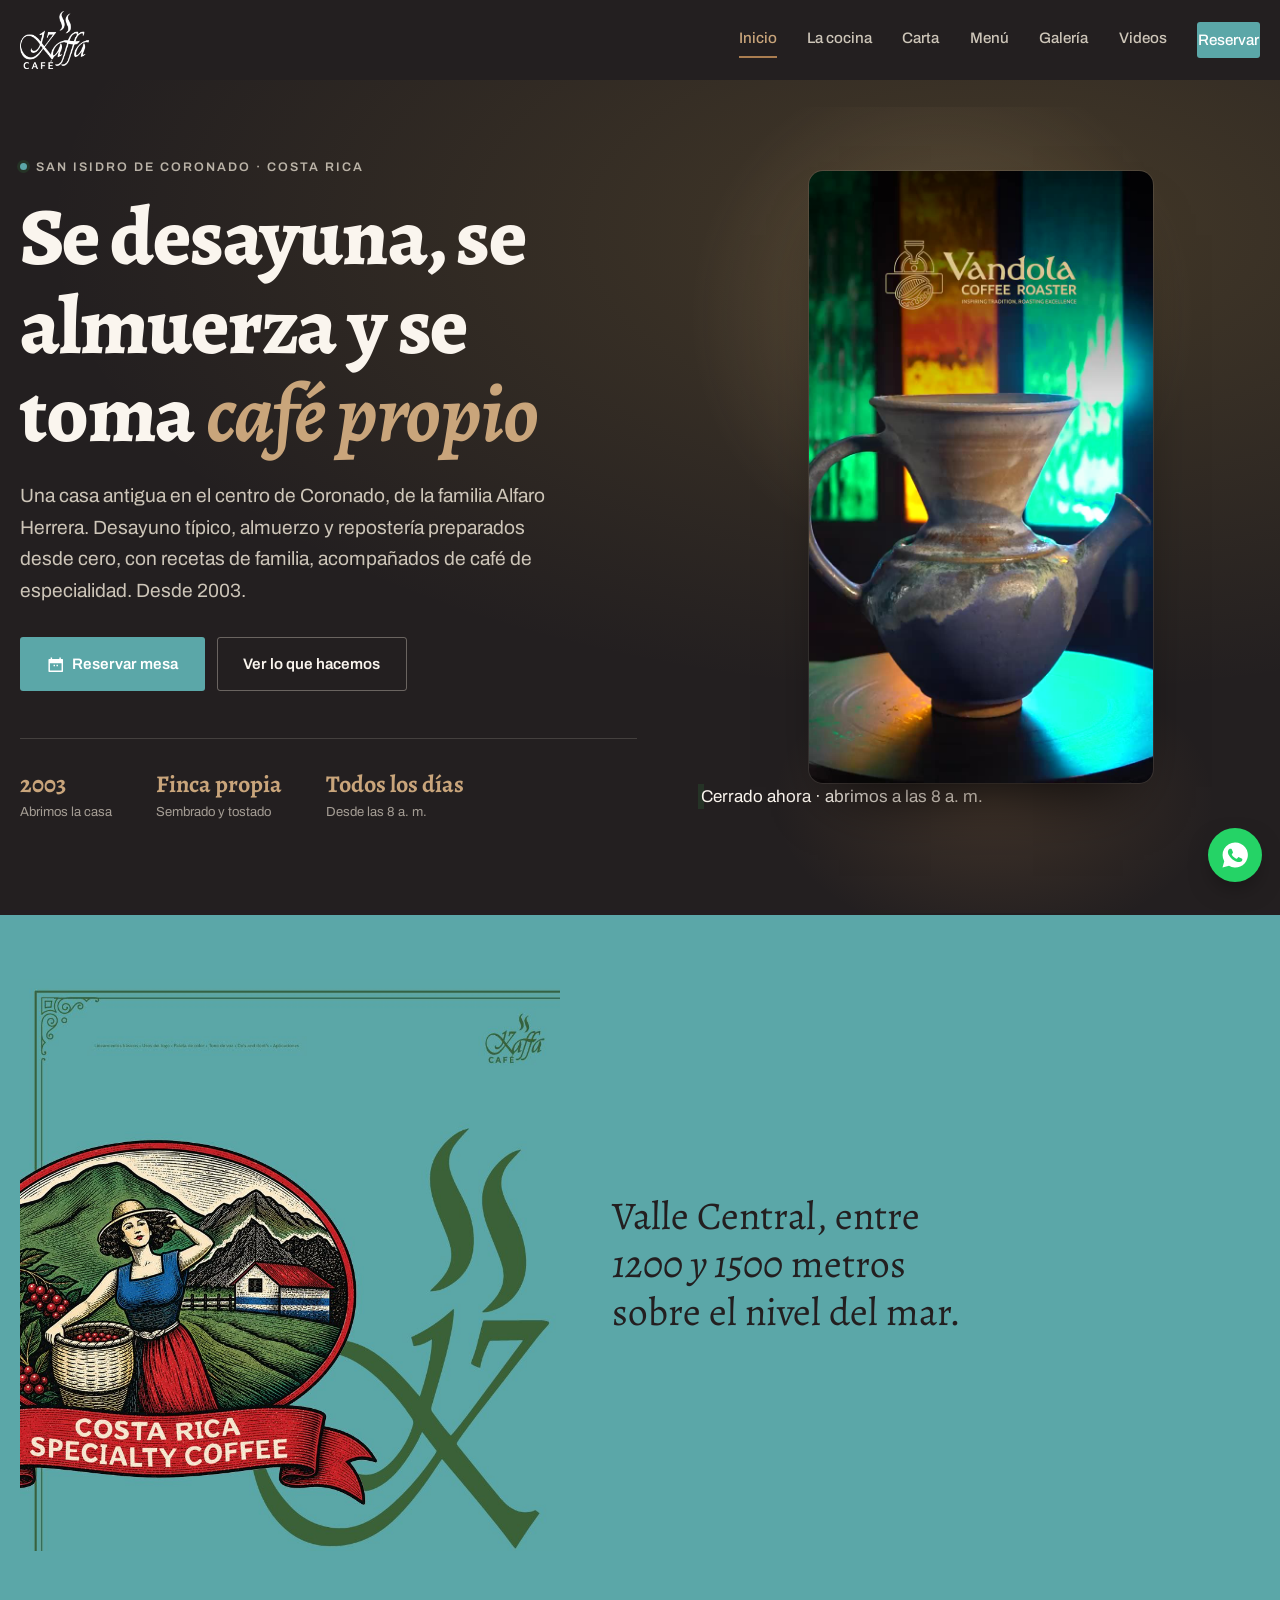
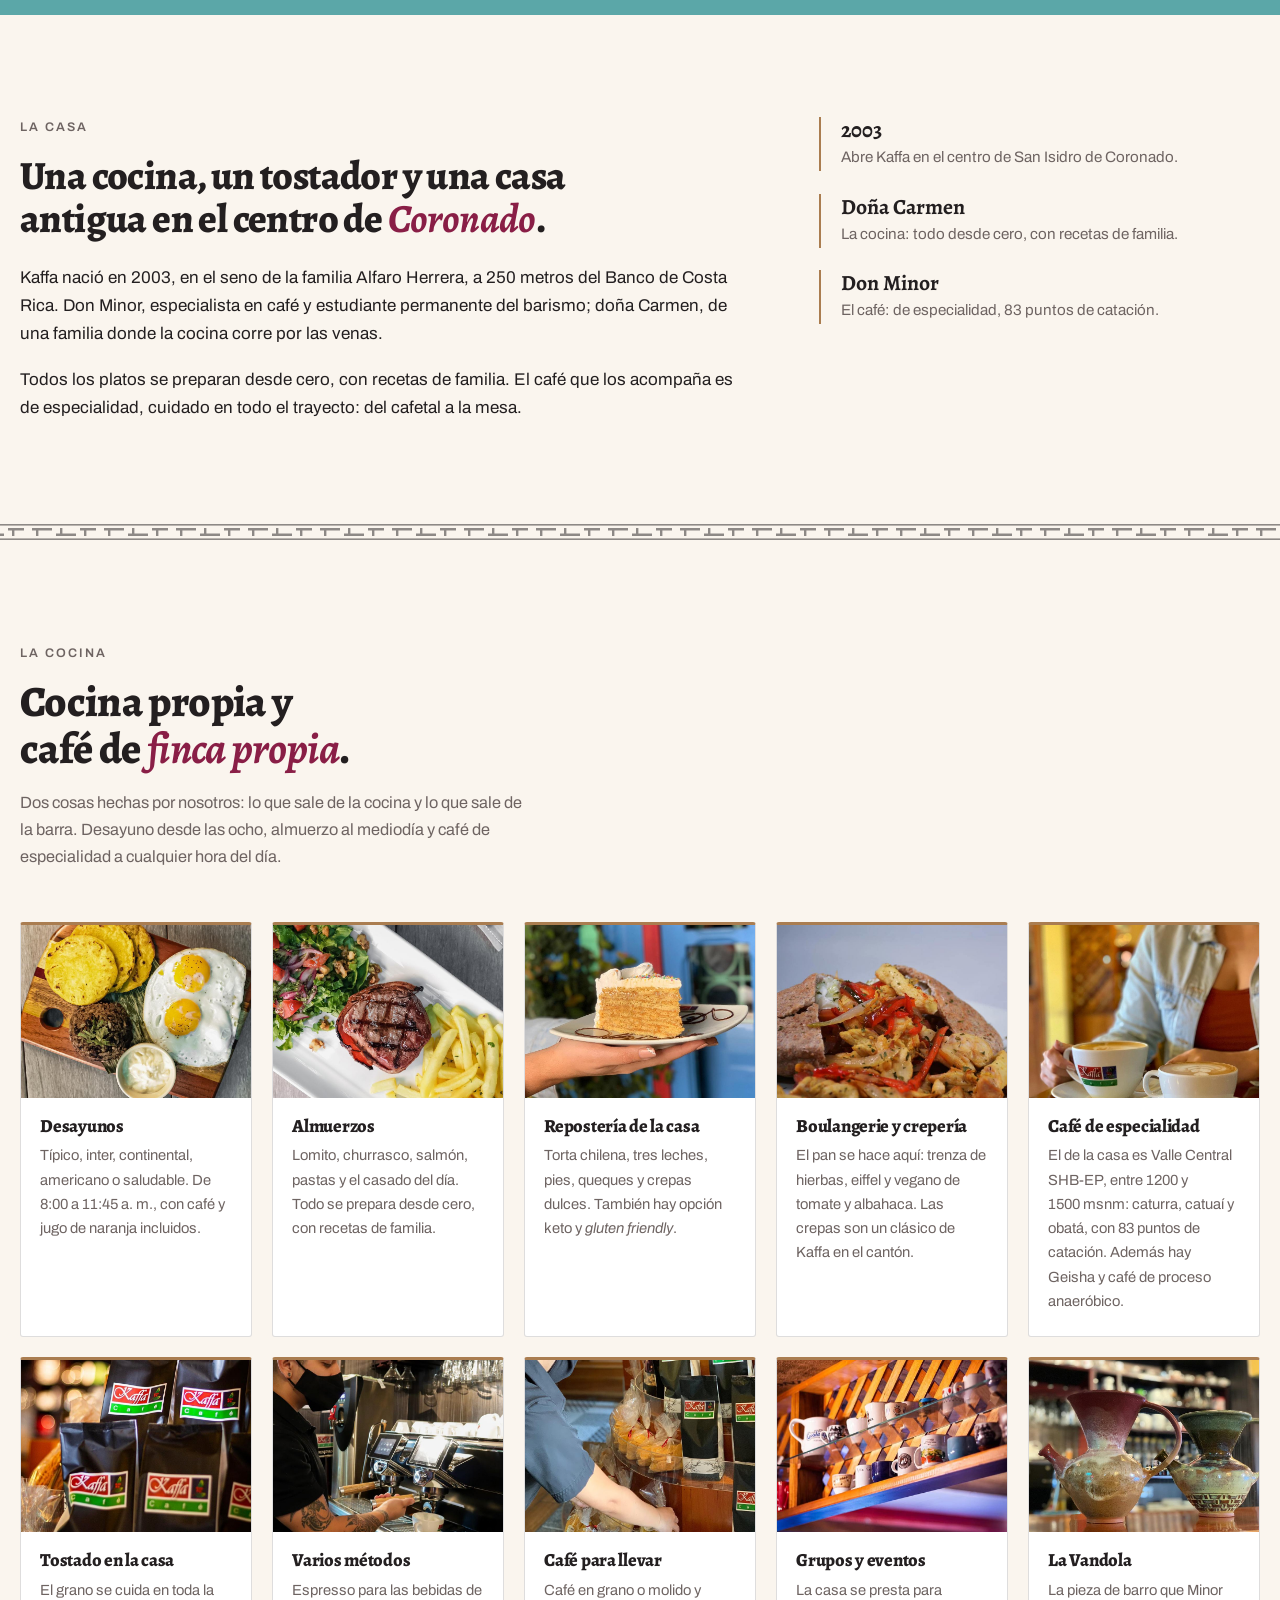
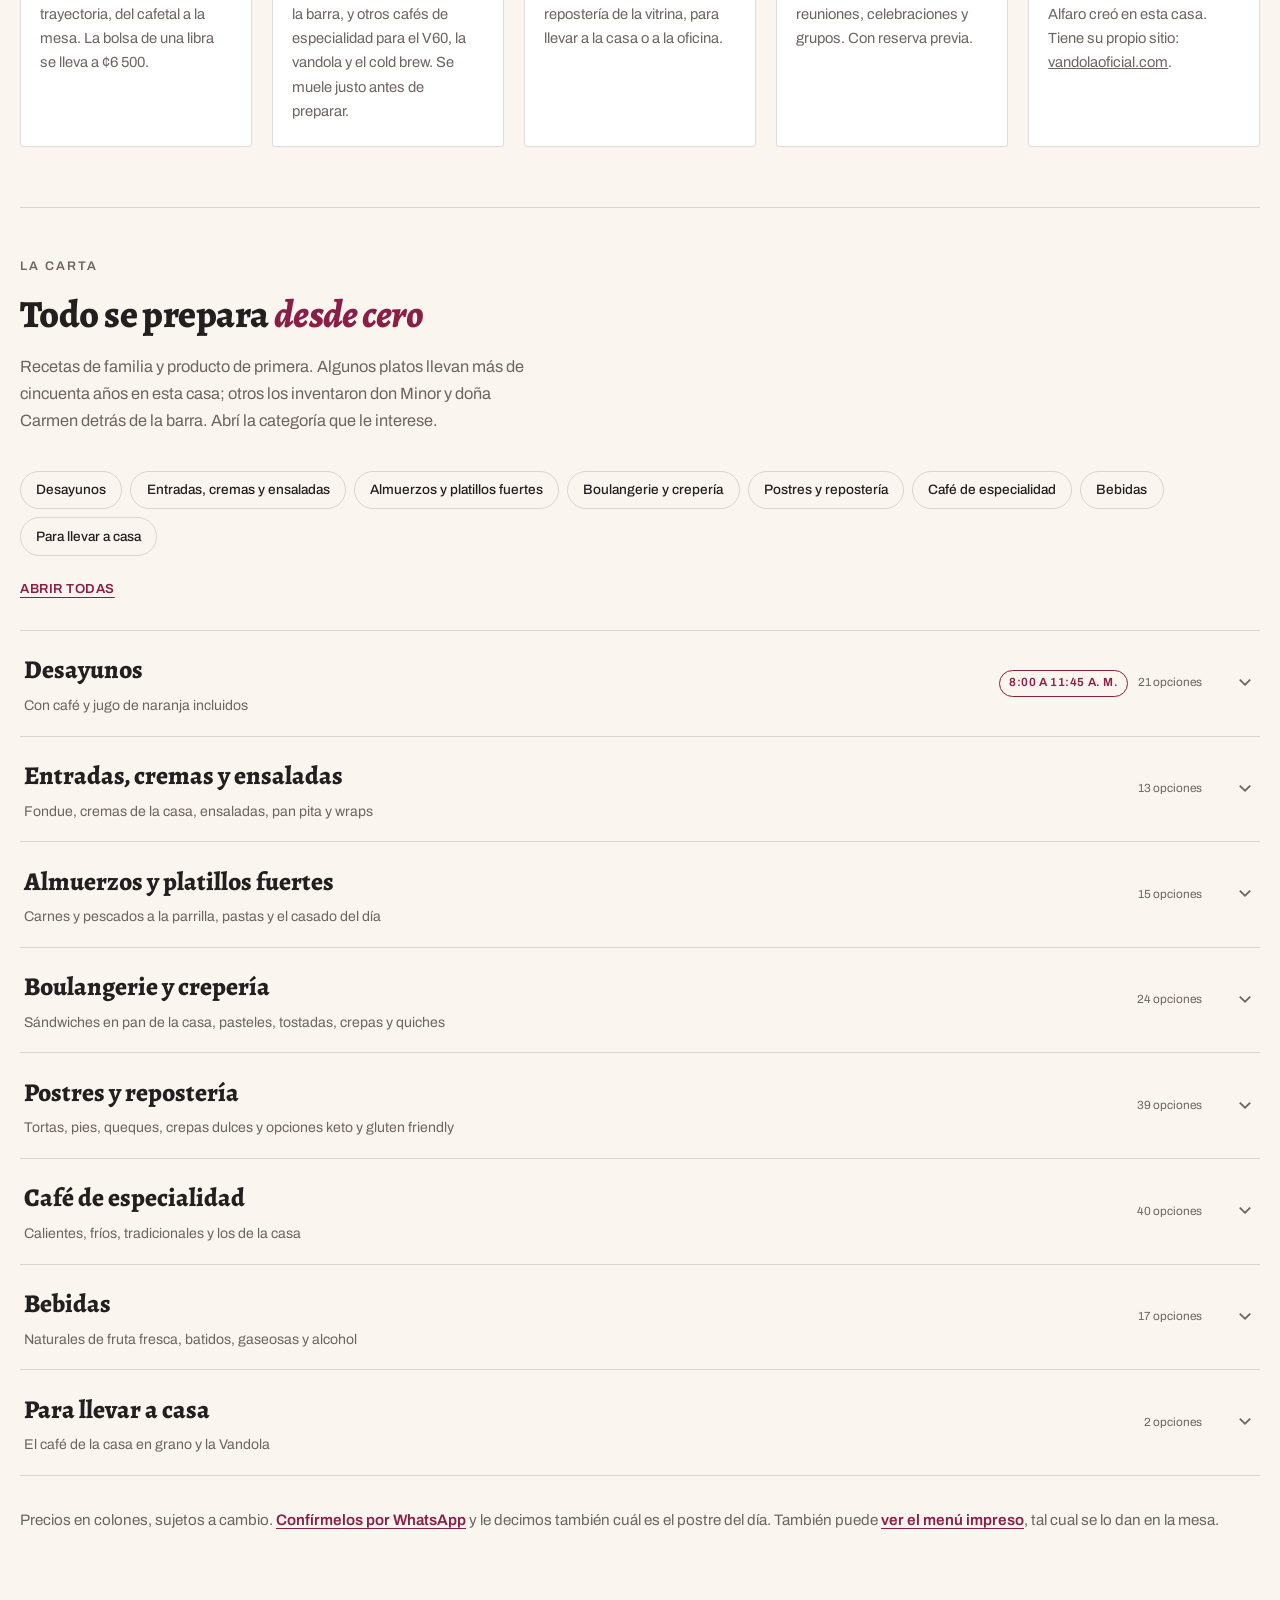
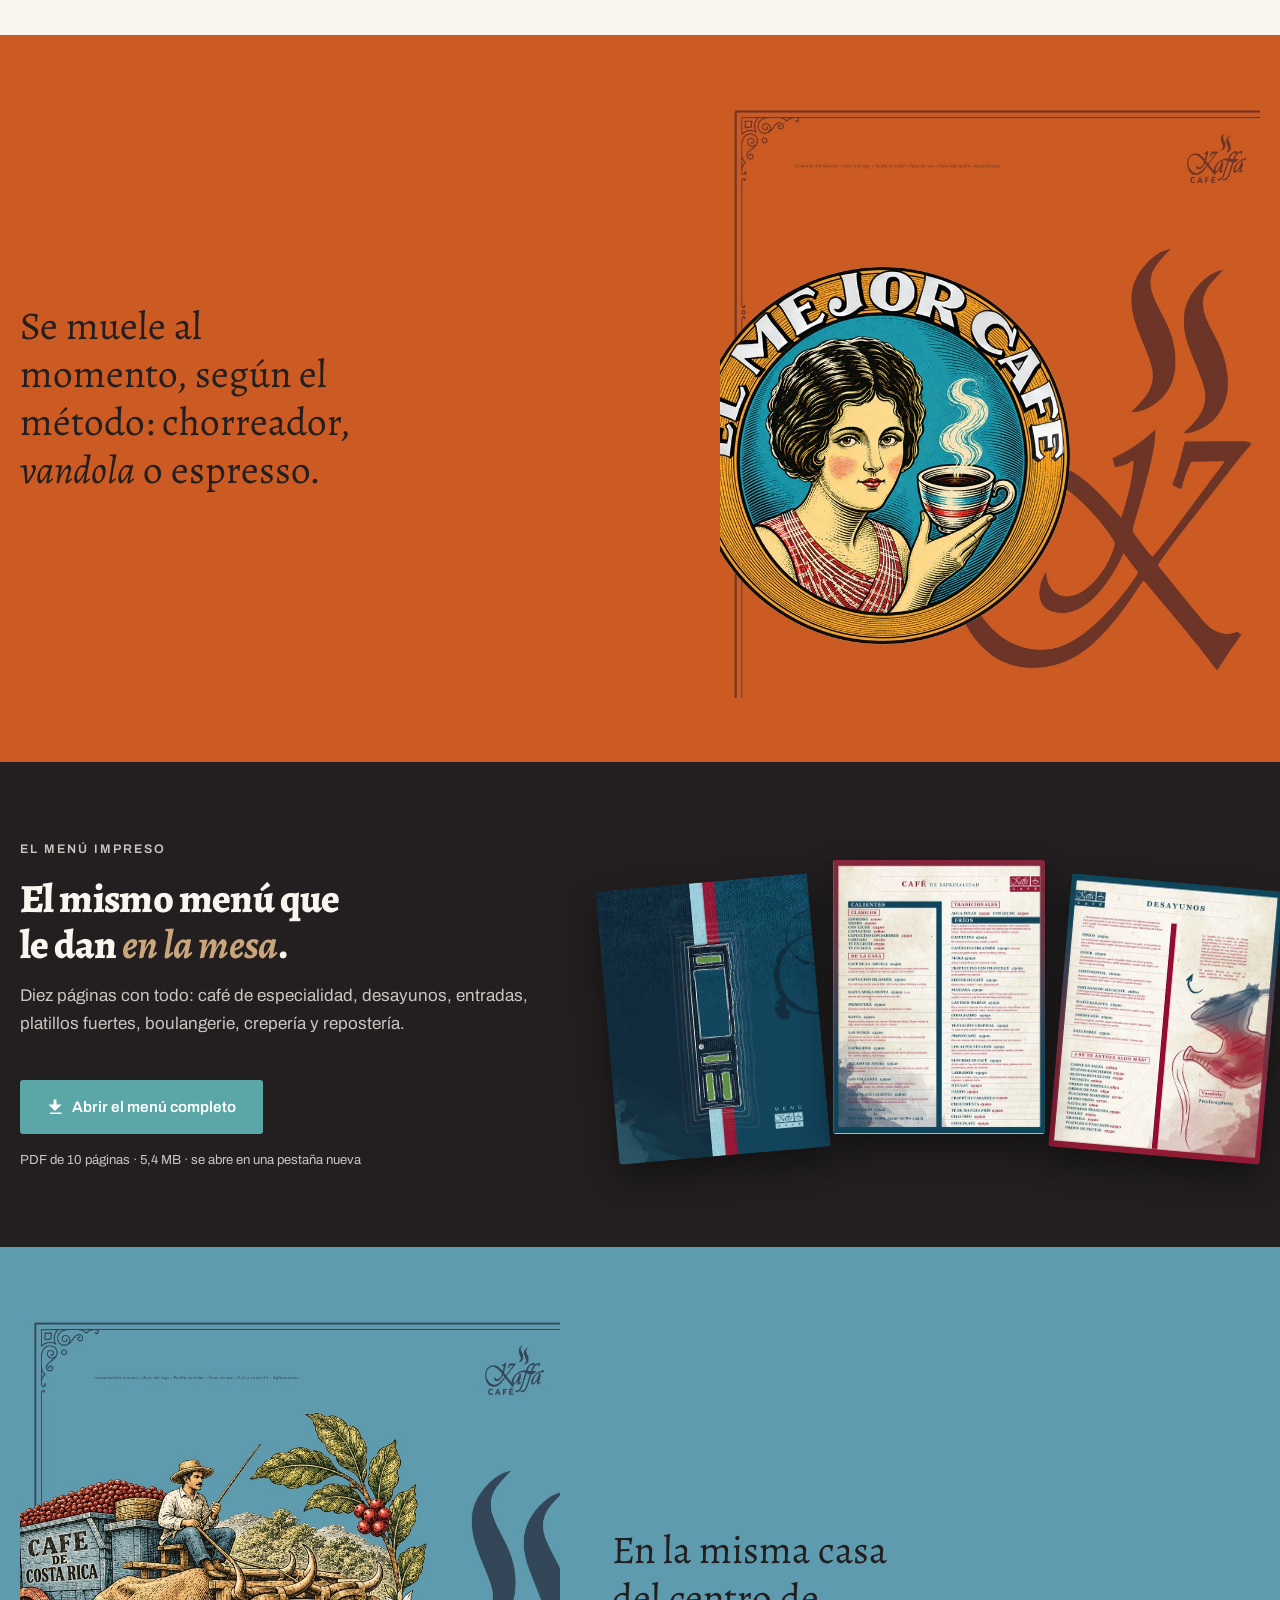
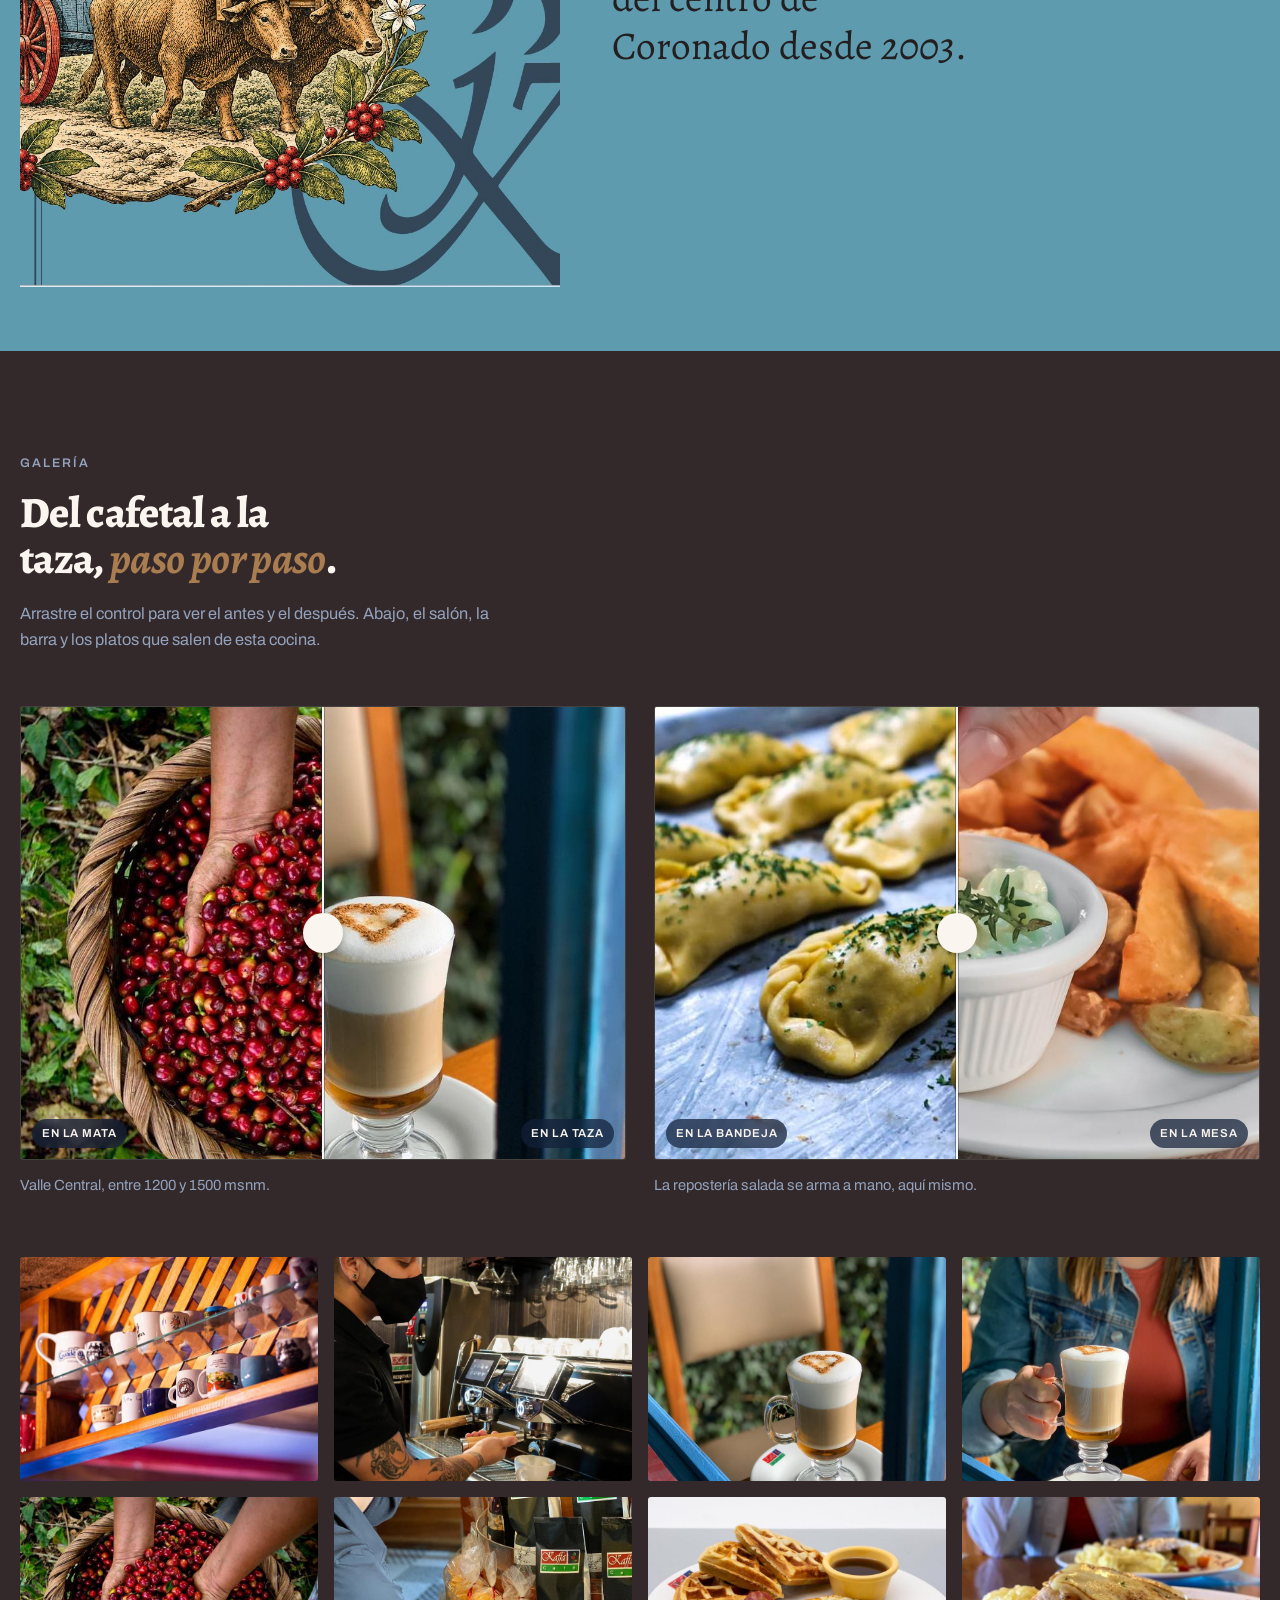
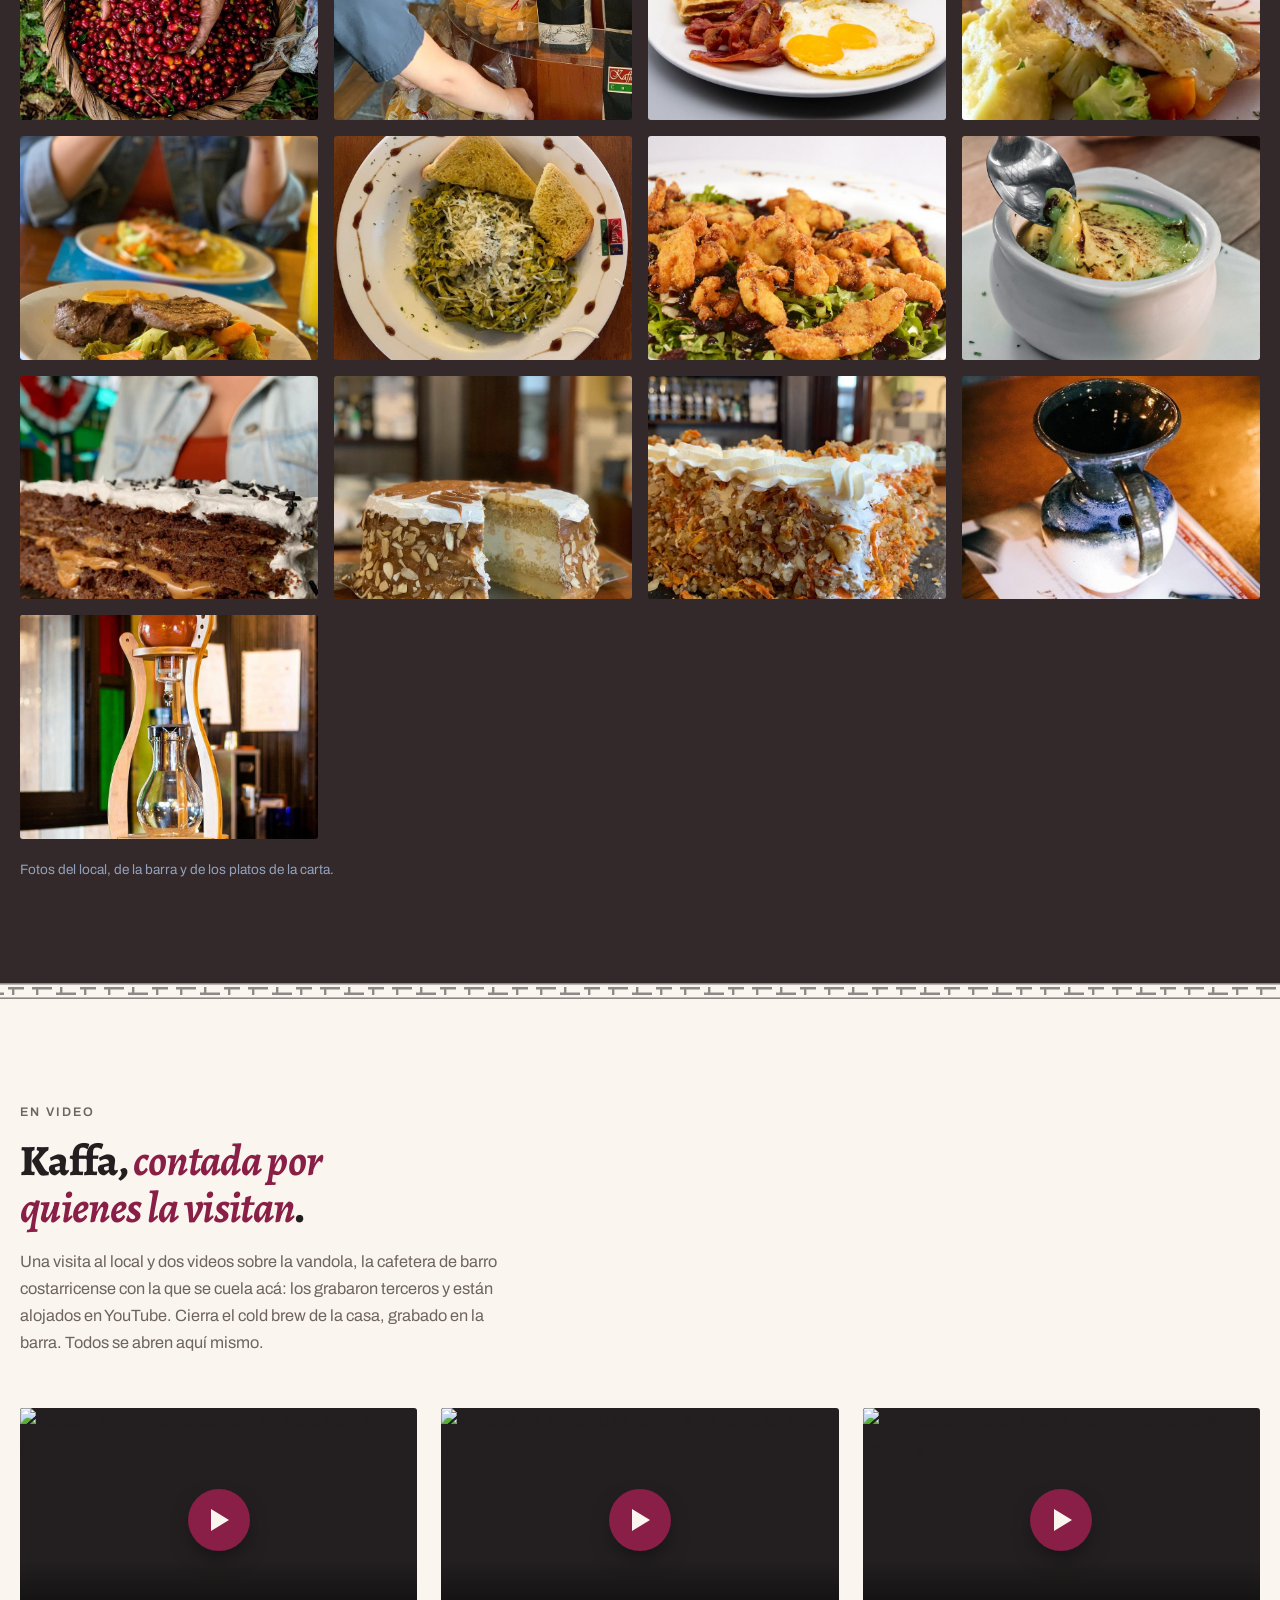
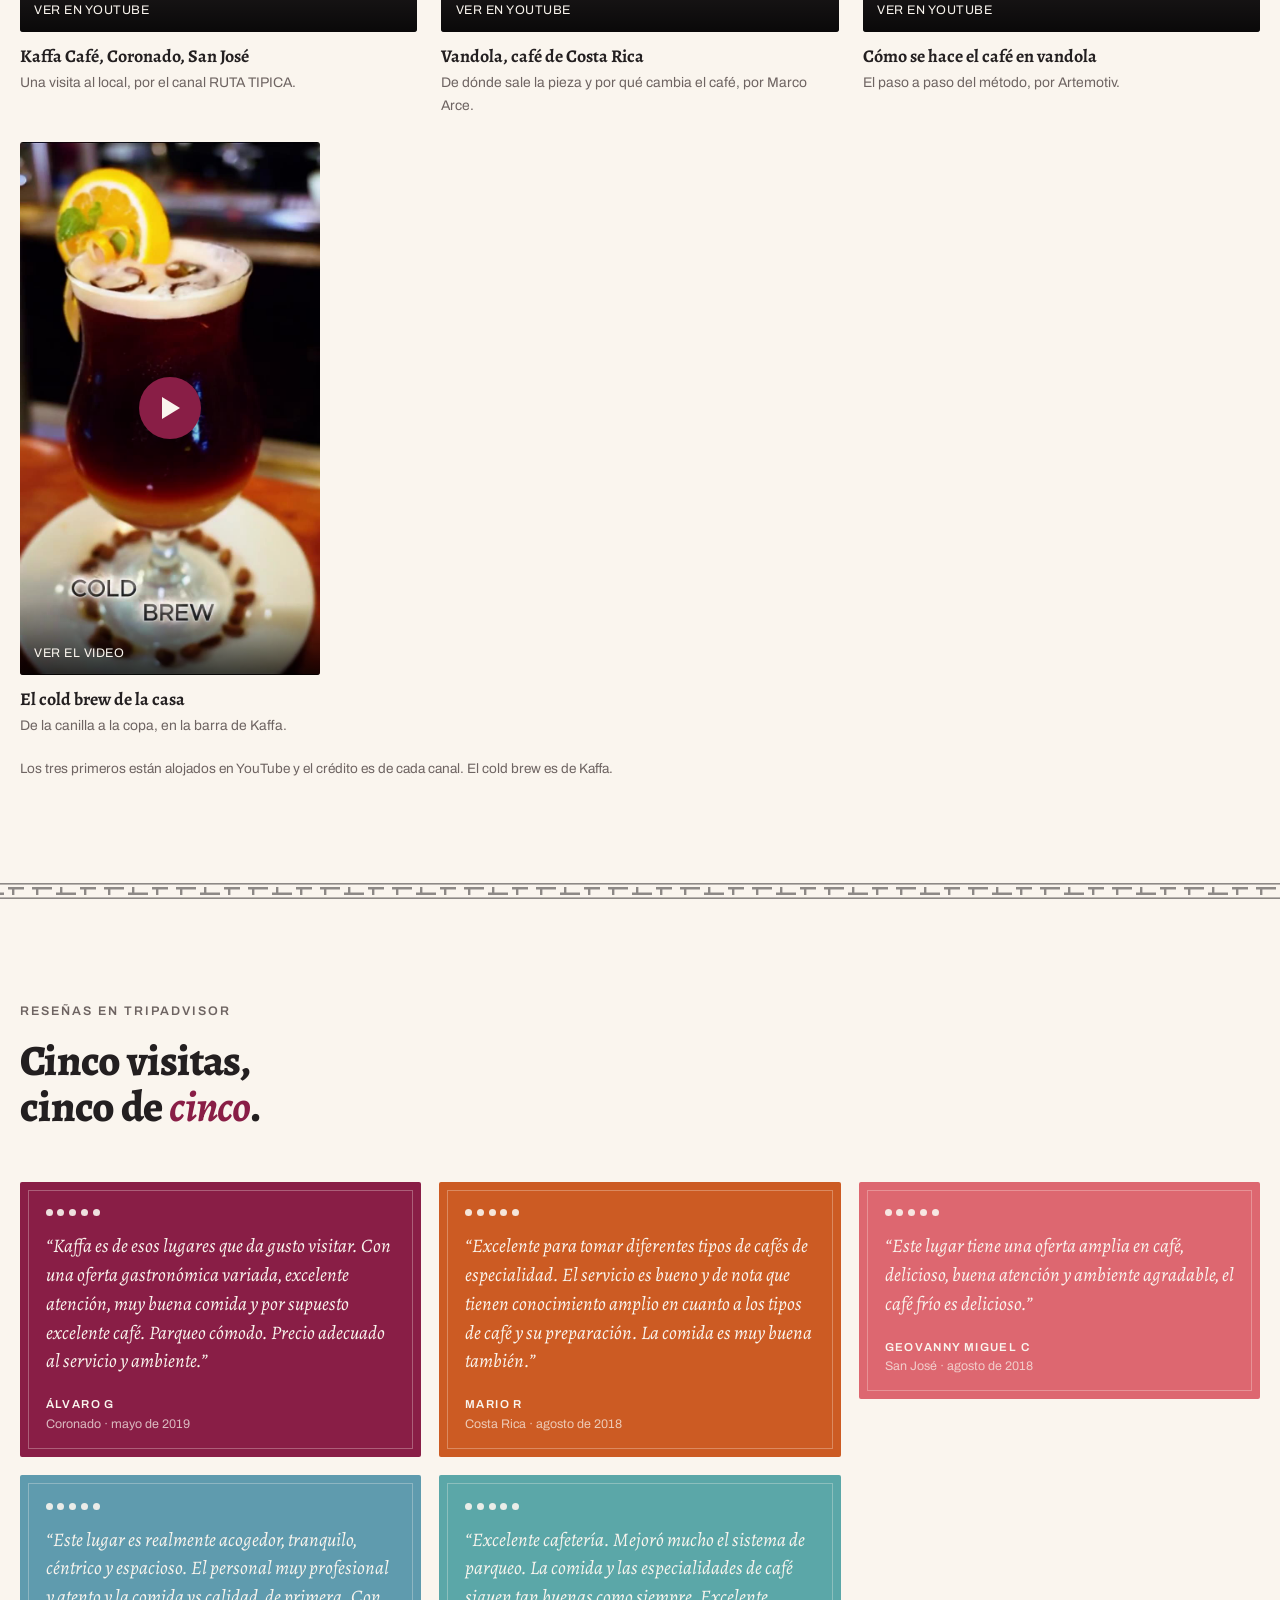
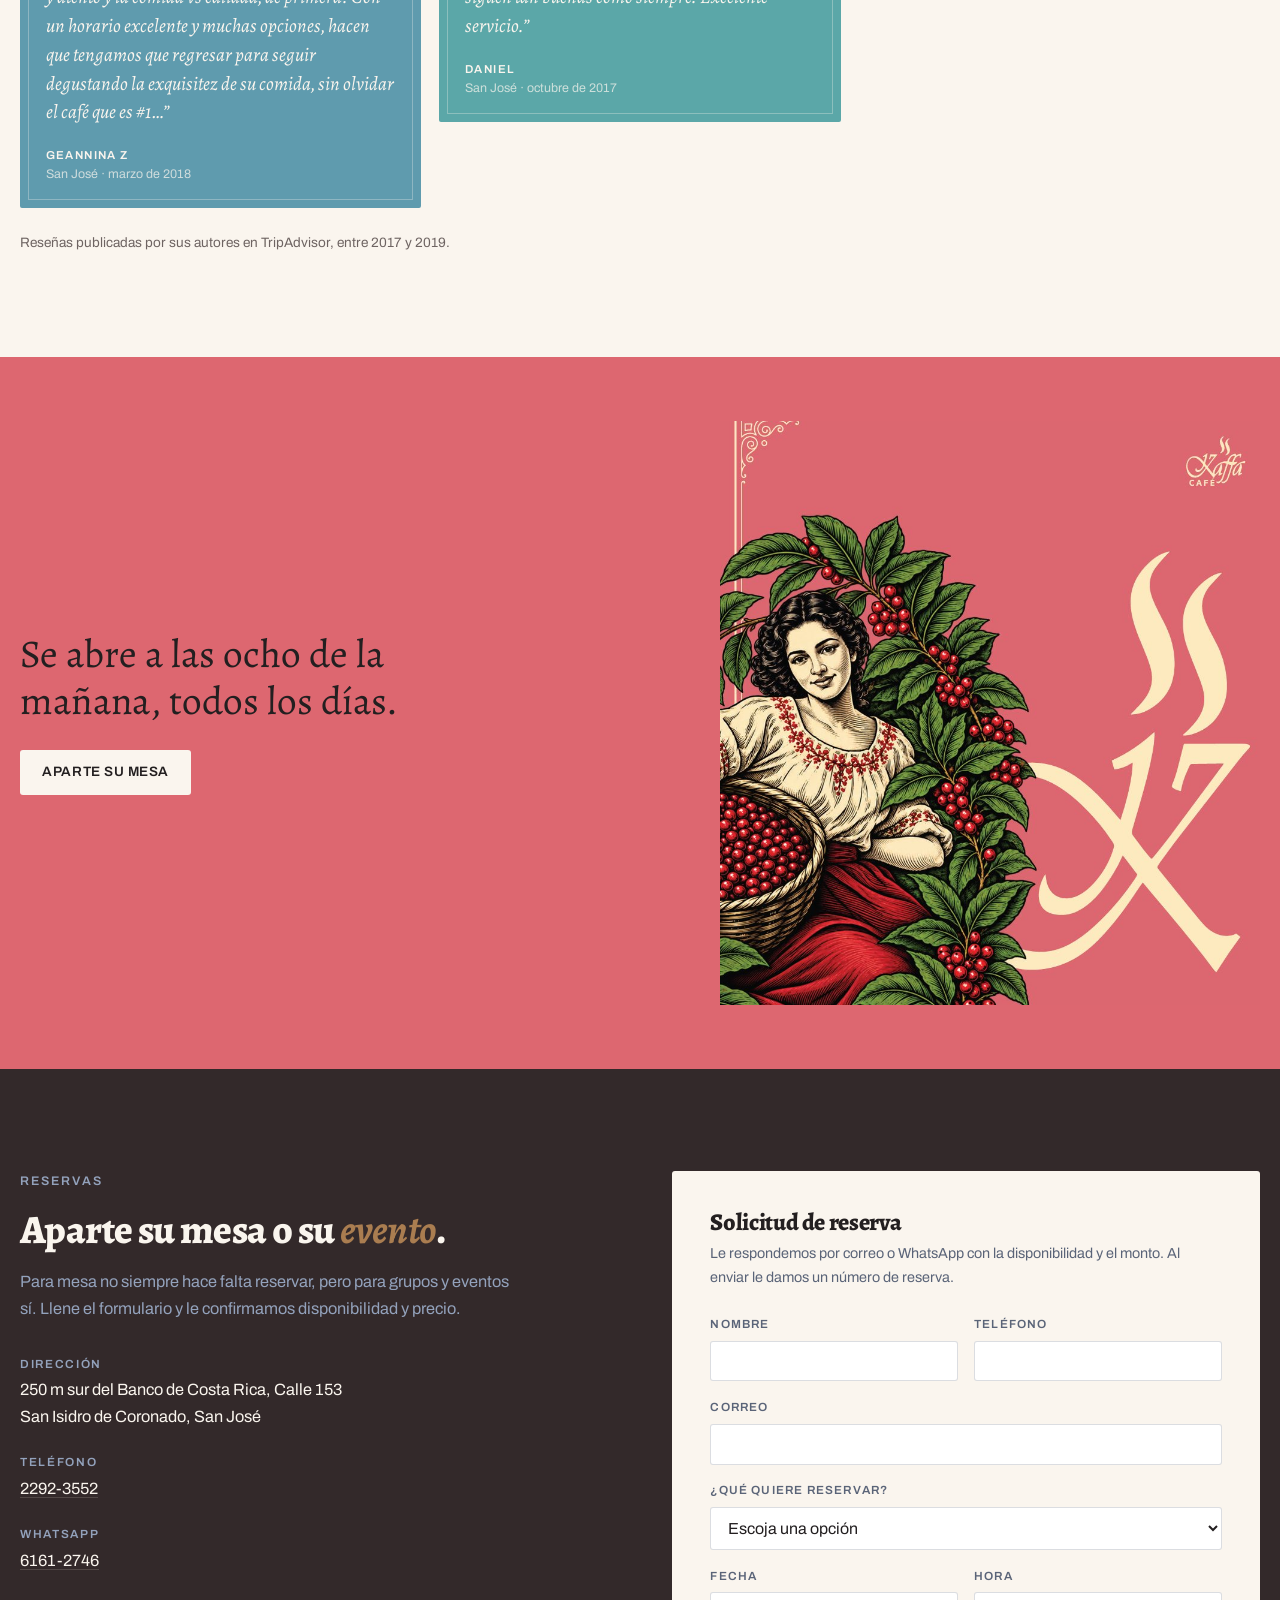
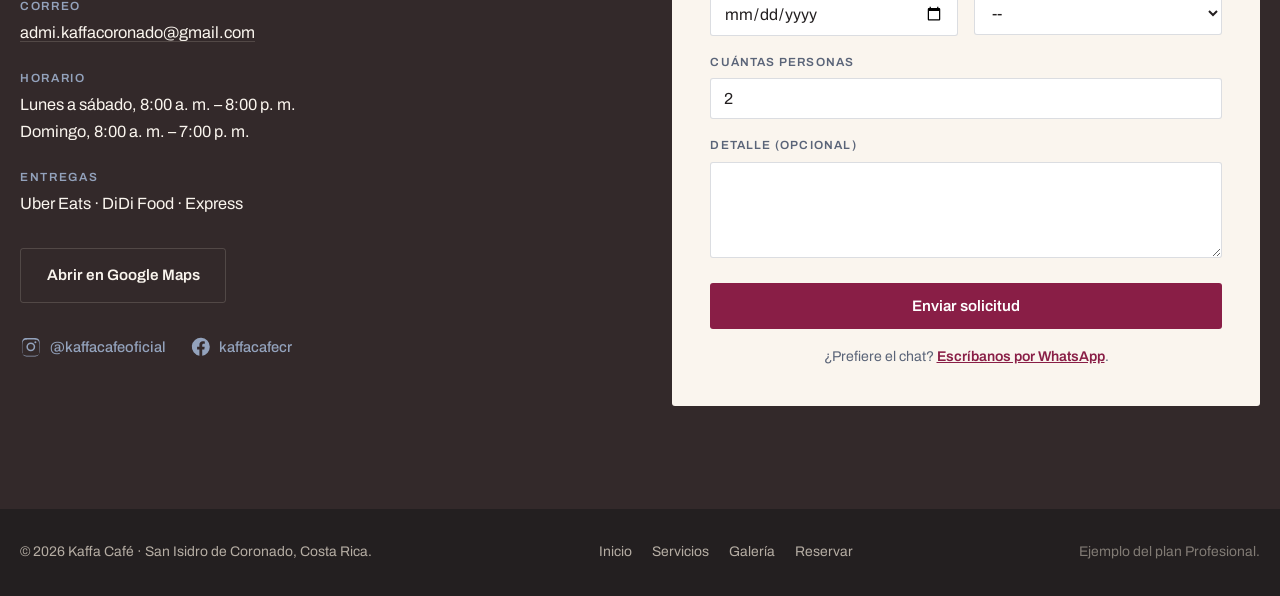
==== commit c6341c8d: "Cambia el chorreador por la vandola y abre la sala de videos La portada deja el chorreador dibujado " ====
--- a/index.html
+++ b/index.html
@@ -54,6 +54,7 @@
       <a href="#carta">Carta</a>
       <a href="#menu-impreso">Menú</a>
       <a href="#portafolio" data-nav="portafolio">Galería</a>
+      <a href="#videos" data-nav="videos">Videos</a>
       <a class="btn btn--verde btn--peque" href="#reservar">Reservar</a>
     </nav>
 
@@ -99,153 +100,25 @@
       </div>
 
       <!-- ===========================================================
-           EL CHORREADOR
-           La pieza que cuela sola: gotea, la taza se llena y sale el
-           vapor. Es la promesa del lugar hecha visible — aquí se
-           prepara, ahora mismo. Va en SVG dentro del HTML para que
-           herede los colores de la marca y se anime con CSS, sin
-           librerías ni imágenes que descargar.
-           Con prefers-reduced-motion la taza aparece ya servida.
+           LA VANDOLA
+           Sustituye al chorreador dibujado en SVG. Es la pieza de la casa
+           dando vueltas: la promesa del lugar, pero filmada, no ilustrada.
+           Va muda y en bucle porque es decoración, no contenido: nadie
+           tiene que apretar nada y nunca suena solo.
+           - `playsinline` para que en iPhone no se abra a pantalla completa.
+           - `poster` es el primer cuadro del propio video, así que no hay
+             salto ni rectángulo negro mientras carga.
+           - Con movimiento reducido el JS lo pausa en el póster y le pone
+             controles, para quien pida que nada se mueva.
            =========================================================== -->
       <figure class="heroe__foto">
-        <svg class="chorreador" viewBox="70 78 260 195" role="img"
-             aria-label="Un chorreador de café goteando sobre una taza servida">
-
-          <defs>
-            <clipPath id="dentroTaza">
-              <path d="M201 216 h70 l-7 38 a9 9 0 0 1-9 7 h-38 a9 9 0 0 1-9-7 z"/>
-            </clipPath>
-
-            <!-- La madera es cilíndrica: claro a la izquierda, sombra a la derecha. -->
-            <linearGradient id="gPoste" x1="0" y1="0" x2="1" y2="0">
-              <stop offset="0"    class="p-borde"/>
-              <stop offset=".26"  class="p-luz"/>
-              <stop offset=".62"  class="p-medio"/>
-              <stop offset="1"    class="p-sombra"/>
-            </linearGradient>
-            <!-- El brazo y la base reciben la luz por arriba. -->
-            <linearGradient id="gBrazo" x1="0" y1="0" x2="0" y2="1">
-              <stop offset="0"   class="p-luz"/>
-              <stop offset=".45" class="p-medio"/>
-              <stop offset="1"   class="p-sombra"/>
-            </linearGradient>
-
-            <!-- La tela: iluminada arriba a la izquierda, en sombra abajo a la derecha. -->
-            <radialGradient id="gTela" cx=".34" cy=".12" r=".95">
-              <stop offset="0"   class="t-luz"/>
-              <stop offset=".55" class="t-medio"/>
-              <stop offset="1"   class="t-sombra"/>
-            </radialGradient>
-
-            <!-- El café: más claro donde se refleja la luz, oscuro contra la pared. -->
-            <radialGradient id="gCafe" cx=".38" cy=".3" r=".8">
-              <stop offset="0"   class="c-luz"/>
-              <stop offset=".6"  class="c-medio"/>
-              <stop offset="1"   class="c-sombra"/>
-            </radialGradient>
-            <linearGradient id="gVidrio" x1="0" y1="0" x2="1" y2="0">
-              <stop offset="0"    class="v-canto"/>
-              <stop offset=".14"  class="v-medio"/>
-              <stop offset=".55"  class="v-hueco"/>
-              <stop offset=".88"  class="v-medio"/>
-              <stop offset="1"    class="v-canto"/>
-            </linearGradient>
-            <linearGradient id="gGota" x1=".3" y1="0" x2=".7" y2="1">
-              <stop offset="0"   class="c-luz"/>
-              <stop offset="1"   class="c-sombra"/>
-            </linearGradient>
-
-            <filter id="difuso" x="-40%" y="-80%" width="180%" height="260%">
-              <feGaussianBlur stdDeviation="3.2"/>
-            </filter>
-            <filter id="difusoCorto" x="-40%" y="-120%" width="180%" height="340%">
-              <feGaussianBlur stdDeviation="1.8"/>
-            </filter>
-          </defs>
-
-          <g class="pieza">
-
-            <!-- Sombra del conjunto sobre la mesa -->
-            <ellipse class="sombra-piso" cx="200" cy="271" rx="98" ry="6" filter="url(#difuso)"/>
-
-            <!-- Soporte de madera -->
-            <rect class="base" x="112" y="256" width="176" height="13" rx="6"/>
-            <rect class="filo" x="117" y="257.2" width="166" height="1.6" rx="1"/>
-
-            <rect class="poste" x="132" y="92" width="14" height="166" rx="7"/>
-            <rect class="veta" x="136.5" y="104" width="1.3" height="146" rx=".7"/>
-            <rect class="veta veta--2" x="141" y="118" width="1" height="120" rx=".5"/>
-
-            <!-- El brazo cruza todo el ancho del aro: de ahí cuelga la bolsa. -->
-            <rect class="brazo" x="130" y="88" width="156" height="13" rx="6"/>
-            <rect class="filo" x="135" y="89.4" width="146" height="1.6" rx="1"/>
-            <!-- Sombra del brazo sobre el poste -->
-            <rect class="union" x="132" y="101" width="14" height="6" rx="3" filter="url(#difusoCorto)"/>
-
-            <!-- Contraluz: en un cuarto oscuro los cantos derechos recogen
-                 el derrame de la luz. Es lo que despega la pieza del fondo. -->
-            <rect class="rim" x="144.4" y="98" width="1.5" height="156" rx=".75"/>
-            <rect class="rim" x="284.2" y="90" width="1.6" height="9" rx=".8"/>
-
-            <!-- Bolsita de tela -->
-            <path class="tela" d="M194 108 C197 154 213 182 236 191 C257 180 274 150 278 108 Z"/>
-            <path class="pliegue" d="M212 112 C216 148 224 172 236 188"/>
-            <path class="pliegue pliegue--2" d="M236 112 C236 148 236 170 236 189"/>
-            <path class="pliegue pliegue--3" d="M260 112 C256 148 248 172 236 188"/>
-            <path class="tela-sombra" d="M236 191 C257 180 274 150 278 108 L263 108 C259 147 248 174 236 191 Z"/>
-            <path class="costura" d="M196 112 C202 120 217 124 236 124 C255 124 270 120 276 112"/>
-
-            <!-- El aro de madera del que cuelga la tela -->
-            <ellipse class="aro" cx="236" cy="107" rx="42" ry="12"/>
-            <path class="aro-luz" d="M200 101 a42 12 0 0 1 44-5"/>
-
-            <!-- La luz atraviesa el vaso y cae en la tabla, corrida hacia
-                 la derecha porque entra desde arriba a la izquierda. -->
-            <ellipse class="caustica" cx="250" cy="262" rx="30" ry="5" filter="url(#difuso)"/>
-
-            <!-- Sombra que la bolsa proyecta dentro de la taza -->
-            <ellipse class="sombra-taza" cx="238" cy="213" rx="26" ry="4" filter="url(#difusoCorto)"/>
-
-            <!-- Taza -->
-            <ellipse class="sombra-vaso" cx="237" cy="265" rx="44" ry="5" filter="url(#difusoCorto)"/>
-            <path class="asa" d="M274 220 a17 17 0 0 1 0 26"/>
-            <path class="asa-luz" d="M275 222 a14 14 0 0 1 2 9"/>
-            <path class="taza" d="M199 208 h74 l-8 48 a10 10 0 0 1-10 8 h-38 a10 10 0 0 1-10-8 z"/>
-            <ellipse class="taza-dentro" cx="236" cy="211" rx="34" ry="6"/>
-
-            <!-- El café que se va juntando -->
-            <g clip-path="url(#dentroTaza)">
-              <rect class="liquido" x="199" y="212" width="74" height="62"/>
-              <ellipse class="crema-cafe" cx="236" cy="218" rx="33" ry="3.8"/>
-              <path class="menisco" d="M201 218 q35 5 70 0"/>
-              <!-- La onda del impacto, recortada dentro de la taza. -->
-              <ellipse class="onda" cx="236" cy="218" rx="13" ry="2.8"/>
-            </g>
-
-            <!-- El canto y los brillos van encima del café: es vidrio, no loza. -->
-            <path class="taza-canto" d="M199 208 h74 l-8 48 a10 10 0 0 1-10 8 h-38 a10 10 0 0 1-10-8 z"/>
-            <path class="rim-vidrio" d="M272 211 l-7 43"/>
-            <path class="taza-brillo" d="M208 215 c-1 14 1 27 5 38"/>
-            <path class="taza-brillo taza-brillo--fino" d="M215 216 c-1 12 0 24 3 34"/>
-            <ellipse class="taza-borde" cx="236" cy="209" rx="37" ry="6"/>
-            <path class="borde-luz" d="M201 207 a37 6 0 0 1 30-4"/>
-
-            <!-- Vapor: sale cuando la taza ya tiene algo -->
-            <g class="vapor" aria-hidden="true">
-              <path class="vaho vaho--1" d="M223 206 c-7-14 7-21 0-35"/>
-              <path class="vaho vaho--2" d="M236 204 c-9-16 9-25 0-41"/>
-              <path class="vaho vaho--3" d="M249 206 c-7-14 7-21 0-35"/>
-            </g>
-
-            <!-- Las gotas -->
-            <g aria-hidden="true">
-              <ellipse class="gota gota--1" cx="236" cy="193" rx="3.2" ry="4.6"/>
-              <ellipse class="gota gota--2" cx="236" cy="193" rx="3.2" ry="4.6"/>
-              <ellipse class="gota gota--3" cx="236" cy="193" rx="3.2" ry="4.6"/>
-            </g>
-          </g>
-
-        </svg>
+        <video class="vandola" id="vandola"
+               poster="assets/img/vandola-cartel.jpg"
+               width="1080" height="1920"
+               autoplay muted loop playsinline preload="metadata"
+               aria-label="Una vandola girando sobre su base mientras cuela el café">
+          <source src="assets/video/vandola.mp4" type="video/mp4">
+        </video>
 
         <!-- Qué se está sirviendo a esta hora. Lo calcula el JS con la hora
              de Costa Rica; si el JS no corre, no estorba. -->
@@ -1053,6 +926,117 @@
     </div>
 
     <p class="galeria__nota">Fotos del local, de la barra y de los platos de la carta.</p>
+
+  </div>
+</section>
+
+<span class="greca" aria-hidden="true"></span>
+
+<!-- ===========================================================
+     KAFFA EN VIDEO
+     Los tres videos son de YouTube y son de terceros, no de Kaffa:
+     RUTA TIPICA visitó el local, y Artemotiv y Marco Arce grabaron la
+     vandola. Por eso se embeben desde YouTube y cada tarjeta acredita
+     al canal, en vez de subir los .mp4 al sitio.
+
+     No se carga el iframe hasta que alguien lo pide (patrón "facade"):
+     lo que se ve de entrada es la miniatura, que pesa unos 20 kB. Así
+     la página no arrastra el reproductor de YouTube (~1 MB y sus
+     cookies) por tres videos que la mayoría no va a abrir.
+
+     Sin JavaScript la tarjeta sigue siendo un enlace y abre el video en
+     YouTube, en una pestaña nueva. No se rompe nada.
+     =========================================================== -->
+<section class="seccion bloque videos" id="videos" aria-labelledby="h-videos">
+  <div class="envoltura">
+
+    <header class="bloque__intro bloque__intro--ancho">
+      <p class="eyebrow">En video</p>
+      <h2 id="h-videos">Kaffa, <em>contada por quienes la visitan</em>.</h2>
+      <p class="bajada">
+        Una visita al local y dos videos sobre la vandola, la cafetera de barro
+        costarricense con la que se cuela acá: los grabaron terceros y están
+        alojados en YouTube. Cierra el cold brew de la casa, grabado en la barra.
+        Todos se abren aquí mismo.
+      </p>
+    </header>
+
+    <div class="videos__rejilla">
+
+      <figure class="video">
+        <a class="video__disparo" data-video="cVIJD6KfjXc"
+           href="https://www.youtube.com/watch?v=cVIJD6KfjXc"
+           target="_blank" rel="noopener">
+          <img src="https://i.ytimg.com/vi/cVIJD6KfjXc/hqdefault.jpg"
+               alt="Portada del video: la fachada de Kaffa Café en Coronado"
+               width="480" height="360" loading="lazy">
+          <span class="video__play" aria-hidden="true"></span>
+          <span class="video__rotulo">Ver en YouTube</span>
+        </a>
+        <figcaption>
+          <b>Kaffa Café, Coronado, San José</b>
+          <span>Una visita al local, por el canal RUTA TIPICA.</span>
+        </figcaption>
+      </figure>
+
+      <figure class="video">
+        <a class="video__disparo" data-video="b0XIkwUQjgk"
+           href="https://www.youtube.com/watch?v=b0XIkwUQjgk"
+           target="_blank" rel="noopener">
+          <img src="https://i.ytimg.com/vi/b0XIkwUQjgk/hqdefault.jpg"
+               alt="Portada del video: una vandola de barro colando café"
+               width="480" height="360" loading="lazy">
+          <span class="video__play" aria-hidden="true"></span>
+          <span class="video__rotulo">Ver en YouTube</span>
+        </a>
+        <figcaption>
+          <b>Vandola, café de Costa Rica</b>
+          <span>De dónde sale la pieza y por qué cambia el café, por Marco Arce.</span>
+        </figcaption>
+      </figure>
+
+      <figure class="video">
+        <a class="video__disparo" data-video="WBIMUrIlavU"
+           href="https://www.youtube.com/watch?v=WBIMUrIlavU"
+           target="_blank" rel="noopener">
+          <img src="https://i.ytimg.com/vi/WBIMUrIlavU/hqdefault.jpg"
+               alt="Portada del video: tutorial para preparar café en vandola"
+               width="480" height="360" loading="lazy">
+          <span class="video__play" aria-hidden="true"></span>
+          <span class="video__rotulo">Ver en YouTube</span>
+        </a>
+        <figcaption>
+          <b>Cómo se hace el café en vandola</b>
+          <span>El paso a paso del método, por Artemotiv.</span>
+        </figcaption>
+      </figure>
+
+
+      <!-- El único video propio de la tanda: lo grabó Kaffa, no un tercero, y
+           por eso se sirve desde el sitio y no desde YouTube. Viene vertical
+           (1080x1920, de teléfono), así que la tarjeta va en formato retrato
+           en vez de recortarlo a 16:9. Se carga al tocarlo, igual que los otros. -->
+      <figure class="video video--vertical">
+        <a class="video__disparo" data-local="assets/video/cold-brew.mp4"
+           href="assets/video/cold-brew.mp4">
+          <img src="assets/img/cold-brew-cartel.jpg"
+               alt="Portada del video: el cold brew de Kaffa servido en copa, con naranja y grano"
+               width="720" height="1280" loading="lazy">
+          <span class="video__play" aria-hidden="true"></span>
+          <span class="video__rotulo">Ver el video</span>
+        </a>
+        <figcaption>
+          <b>El cold brew de la casa</b>
+          <span>De la canilla a la copa, en la barra de Kaffa.</span>
+        </figcaption>
+      </figure>
+
+    </div>
+
+    <p class="galeria__nota">
+      Los tres primeros están alojados en YouTube y el crédito es de cada canal.
+      El cold brew es de Kaffa.
+    </p>
 
   </div>
 </section>
--- a/assets/css/estilos.css
+++ b/assets/css/estilos.css
@@ -26,12 +26,6 @@
   --crema:       #FAF5EE;
   --crema-2:     #EFE5D8;
 
-  /* Para el chorreador de la portada */
-  --madera:      #AA7D50;
-  --madera-luz:  #C29A6E;
-  --cafe:        #3A2118;
-  --cafe-luz:    #6B3A22;
-
   --fondo:       var(--crema);
   --tinta:       var(--noche);
   --tinta-suave: #6E6462;
@@ -240,189 +234,32 @@
   pointer-events: none;
 }
 
-/* ---------- El chorreador ----------
-   La única pieza con movimiento del sitio. Todo el resto se queda quieto
-   para que esto sea lo que se recuerda. */
-.chorreador {
+/* ---------- La vandola en video ----------
+   Ocupa el lugar del chorreador dibujado. El video viene vertical
+   (1080x1920), así que la columna se resuelve como un retrato en pie y
+   no como un rectángulo apaisado recortado a la fuerza.
+   Sin marco duro: el charco de luz de .heroe__foto::before sigue
+   sosteniéndolo, y el video solo redondea sus propias esquinas. */
+.vandola {
   display: block;
-  position: relative;   /* por encima del charco de luz */
-  width: 100%;
-  aspect-ratio: 4 / 3;
-  overflow: visible;
-}
-/* Los transform de dentro se miden contra el viewBox, no contra cada figura. */
-.chorreador * { transform-box: view-box; transform-origin: center; }
-
-/* Los topes de los degradados viven aquí y no en el HTML, para que la
-   pieza siga la paleta de marca si algún día cambia. La luz entra por
-   arriba a la izquierda; todo lo demás se deduce de eso. */
-.p-borde  { stop-color: #8A6242; }              /* el canto del cilindro */
-.p-luz    { stop-color: var(--madera-luz); }
-.p-medio  { stop-color: var(--madera); }
-.p-sombra { stop-color: #6B452A; }
-
-.t-luz    { stop-color: #FFFCF7; }              /* la tela mojada, al sol */
-.t-medio  { stop-color: var(--crema-2); }
-.t-sombra { stop-color: #B9A98F; }
-
-/* El vaso es de vidrio: casi todo transparente, con los cantos encendidos.
-   Por eso se ve subir el nivel del café por dentro. */
-.v-canto  { stop-color: #FFFDFA; stop-opacity: .55; }
-.v-medio  { stop-color: #FFFDFA; stop-opacity: .16; }
-.v-hueco  { stop-color: #FFFDFA; stop-opacity: .05; }
-
-.c-luz    { stop-color: #8A4E28; }
-.c-medio  { stop-color: var(--cafe-luz); }
-.c-sombra { stop-color: #2A170F; }
-
-/* --- Madera --- */
-.base   { fill: url(#gBrazo); }
-.poste  { fill: url(#gPoste); }
-.brazo  { fill: url(#gBrazo); }
-.filo   { fill: #D8B183; opacity: .5; }         /* el canto que da a la luz */
-.veta   { fill: #6B452A; opacity: .32; }
-.veta--2 { opacity: .2; }
-.union  { fill: #4A2E1B; opacity: .55; }        /* el brazo se apoya en el poste */
-
-/* --- Tela --- */
-.tela        { fill: url(#gTela); }
-.tela-sombra { fill: #9C8B72; opacity: .38; }
-.pliegue {
-  fill: none;
-  stroke: #A89478;
-  stroke-width: 1;
-  opacity: .45;
-}
-.pliegue--2 { opacity: .28; }
-.pliegue--3 { opacity: .5; }
-
-/* --- Aro --- */
-.aro     { fill: none; stroke: url(#gPoste); stroke-width: 4; }
-.aro-luz { fill: none; stroke: #E0BC8F; stroke-width: 1.6; stroke-linecap: round; opacity: .8; }
-
-/* --- Taza --- */
-.taza        { fill: url(#gVidrio); }
-.taza-canto  { fill: none; stroke: #FFFDFA; stroke-width: 1.4; opacity: .55; }
-.taza-dentro { fill: #1C1512; opacity: .55; }   /* el hueco en sombra, con el vaso vacío */
-.taza-borde  { fill: none; stroke: #FFFDFA; stroke-width: 2.2; opacity: .45; }
-.borde-luz   { fill: none; stroke: #FFFDFA; stroke-width: 2.2; stroke-linecap: round; opacity: .95; }
-.taza-brillo { fill: none; stroke: #FFFDFA; stroke-width: 3.4; stroke-linecap: round; opacity: .42; }
-.taza-brillo--fino { stroke-width: 1.4; opacity: .26; }
-.asa         { fill: none; stroke: #FFFDFA; stroke-width: 6; stroke-linecap: round; opacity: .32; }
-.asa-luz     { fill: none; stroke: #FFFDFA; stroke-width: 1.8; stroke-linecap: round; opacity: .7; }
-.sombra-vaso { fill: #1A0F09; opacity: .5; }   /* asienta el vaso en la tabla */
-
-/* --- La luz --- */
-/* La cáustica es el detalle que más vende que esto está iluminado y no
-   dibujado: el vaso deja pasar la luz y la deposita en la madera. */
-.caustica    { fill: #E8B77A; opacity: .55; mix-blend-mode: screen; }
-.rim         { fill: #E9C48E; opacity: .42; }
-.rim-vidrio  { fill: none; stroke: #E9C48E; stroke-width: 1.2; opacity: .5; stroke-linecap: round; }
-.menisco     { fill: none; stroke: #C98B52; stroke-width: 1.3; opacity: .5; }
-.costura     { fill: none; stroke: #A89478; stroke-width: .8; stroke-dasharray: 2.4 2.2; opacity: .45; }
-
-/* --- Sombras --- */
-.sombra-piso { fill: #000; opacity: .45; }
-.sombra-taza { fill: #4A2E1B; opacity: .35; }
-
-/* --- Café --- */
-.liquido    { fill: url(#gCafe); }
-.crema-cafe { fill: #9A5C30; opacity: .75; }
-.gota       { fill: url(#gGota); }
-.onda {
-  fill: none;
-  stroke: #A8642F;
-  stroke-width: 1.6;
-  transform-origin: 236px 218px;   /* la superficie del café, no el centro del viewBox */
-  opacity: 0;
-}
-.vaho {
-  fill: none;
-  stroke: var(--crema);
-  stroke-width: 2.2;
-  stroke-linecap: round;
-  opacity: 0;
-}
-
-/* Entrada: la pieza se asienta una vez. */
-.pieza { animation: asentarse .9s var(--ease) both; }
-
-/* La taza se llena sola en los primeros segundos y se queda servida. */
-.liquido, .crema-cafe { animation: llenarse 5s var(--ease) .6s both; }
-
-/* El goteo no termina: es lo que dice que esto está pasando ahora. */
-.gota   { animation: caer 1.9s linear infinite; opacity: 0; }
-.gota--2 { animation-delay: .63s; }
-.gota--3 { animation-delay: 1.26s; }
-.onda { animation: ondear .633s ease-out 1.5s infinite; }
-
-/* El vapor entra cuando ya hay algo en la taza. */
-.vaho   { animation: subir 3.6s ease-in-out 4s infinite; }
-.vaho--2 { animation-delay: 4.9s; }
-.vaho--3 { animation-delay: 5.8s; }
-
-@keyframes asentarse {
-  from { opacity: 0; transform: translateY(14px); }
-  to   { opacity: 1; transform: none; }
-}
-@keyframes llenarse {
-  from { transform: translateY(52px); }
-  to   { transform: translateY(0); }
-}
-@keyframes caer {
-  0%   { opacity: 0; transform: translateY(-3px) scaleY(.85); }
-  14%  { opacity: 1; }
-  70%  { opacity: 1; transform: translateY(15px) scaleY(1.3); }
-  84%  { opacity: 0; transform: translateY(19px) scaleY(1.35); }
-  100% { opacity: 0; transform: translateY(19px) scaleY(1.35); }
-}
-/* Un ciclo por cada gota: tres en el mismo tiempo que dura la caída. */
-@keyframes ondear {
-  0%   { opacity: .5; transform: scale(.15); }
-  100% { opacity: 0;  transform: scale(1); }
-}
-@keyframes subir {
-  0%   { opacity: 0; transform: translateY(6px) scaleX(.85); }
-  30%  { opacity: .62; }
-  100% { opacity: 0; transform: translateY(-22px) scaleX(1.2); }
-}
-
-/* Qué se sirve a esta hora, sobre la pieza. */
-.ahora {
-  position: absolute;
-  left: 1rem; bottom: 1rem;
-  display: inline-flex; align-items: center; gap: .5rem;
-  padding: .45rem .9rem;
-  border-radius: 999px;
-  background: rgba(24, 19, 20, .62);
-  border: 1px solid transparent;
-  backdrop-filter: blur(6px);
-  font-size: .82rem; font-weight: 500;
-  color: var(--crema);
-}
-.ahora .punto { margin-top: 0; }
-
-/* En pantallas angostas la pastilla tapaba la taza: baja a ser pie de foto. */
-@media (max-width: 900px) {
-  .ahora {
-    position: static;
-    margin-top: .8rem;
-    background: transparent;
-    border-color: transparent;
-    padding: 0;
-    backdrop-filter: none;
-    color: rgba(243, 234, 219, .8);
-  }
-}
-
-/* Con movimiento reducido: la taza ya está servida y nada se mueve. */
-@media (prefers-reduced-motion: reduce) {
-  .pieza, .liquido, .crema-cafe, .gota, .vaho, .onda { animation: none; }
-  .liquido, .crema-cafe { transform: none; }
-  .gota, .onda { display: none; }
-  .vaho { opacity: .35; }
-}
-
+  position: relative;         /* por encima del charco de luz */
+  width: auto;
+  max-width: 100%;
+  height: auto;
+  max-height: min(68vh, 620px);
+  margin-inline: auto;
+  aspect-ratio: 9 / 16;
+  object-fit: cover;
+  border-radius: 14px;
+  background: var(--noche-2);  /* mientras carga, no un hueco blanco */
+  box-shadow:
+    0 34px 60px -30px rgba(0, 0, 0, .78),
+    0 0 0 1px rgba(243, 234, 219, .10);
+}
+
+/* Con movimiento reducido el video se queda en el póster y aparecen los
+   controles: el JS lo pausa y le pone el atributo. Ver principal.js. */
+.vandola[controls] { cursor: pointer; }
 
 /* ---------- 7. Bloques ---------- */
 .bloque { padding: var(--bloque) 0; }
@@ -884,6 +721,69 @@
 .galeria figure:hover img { transform: scale(1.05); }
 .galeria__nota { margin-top: 1.25rem; font-size: .85rem; color: var(--tinta-suave); }
 
+/* ---------- Kaffa en video ----------
+   Tres tarjetas con la miniatura de YouTube. Mientras no se toquen no hay
+   iframe: solo una imagen. El botón de play y el rótulo van encima con
+   un degradado, para que el texto se lea sobre cualquier miniatura. */
+.videos__rejilla { display: grid; grid-template-columns: repeat(3, 1fr); gap: 1.5rem; align-items: start; }
+.video { margin: 0; }
+
+.video__disparo {
+  position: relative; display: block;
+  border-radius: var(--radio); overflow: hidden;
+  background: var(--noche);
+  text-decoration: none;
+}
+.video__disparo img {
+  display: block; width: 100%; aspect-ratio: 16 / 9; object-fit: cover;
+  transition: transform .4s var(--ease), filter .4s var(--ease);
+}
+.video__disparo:hover img,
+.video__disparo:focus-visible img { transform: scale(1.05); filter: brightness(.82); }
+
+/* El disco rojo con el triángulo, dibujado en CSS: no hace falta un icono. */
+.video__play {
+  position: absolute; top: 50%; left: 50%;
+  width: 62px; height: 62px; margin: -31px 0 0 -31px;
+  border-radius: 50%;
+  background: var(--rojo);
+  box-shadow: 0 10px 26px -10px rgba(0, 0, 0, .75);
+  transition: transform .25s var(--ease);
+}
+.video__play::after {
+  content: ""; position: absolute; top: 50%; left: 52%;
+  transform: translate(-50%, -50%);
+  border: 11px solid transparent;
+  border-left: 18px solid var(--crema);
+  border-right: 0;
+}
+.video__disparo:hover .video__play,
+.video__disparo:focus-visible .video__play { transform: scale(1.1); }
+
+.video__rotulo {
+  position: absolute; left: 0; right: 0; bottom: 0;
+  padding: 2.5rem .9rem .7rem;
+  font-size: .78rem; letter-spacing: .04em; text-transform: uppercase;
+  color: var(--crema);
+  background: linear-gradient(to top, rgba(0, 0, 0, .72), transparent);
+}
+
+/* Cuando el JS mete el iframe, ocupa el mismo hueco que la miniatura. */
+.video__marco { position: relative; aspect-ratio: 16 / 9; border-radius: var(--radio); overflow: hidden; background: var(--noche); }
+.video__marco iframe { position: absolute; inset: 0; width: 100%; height: 100%; border: 0; }
+
+/* El cold brew se filmó con teléfono y viene vertical. En lugar de
+   recortarlo a 16:9 —que le cortaría la copa— la tarjeta toma forma de
+   teléfono y se limita el ancho para que no domine la fila. */
+.video--vertical .video__disparo,
+.video--vertical .video__marco { aspect-ratio: 9 / 16; max-width: 300px; }
+.video--vertical .video__disparo img { aspect-ratio: 9 / 16; height: 100%; }
+.video__marco video { position: absolute; inset: 0; width: 100%; height: 100%; }
+
+.video figcaption { margin-top: .85rem; }
+.video figcaption b { display: block; font-family: var(--display); font-size: 1.12rem; line-height: 1.25; }
+.video figcaption span { display: block; margin-top: .25rem; font-size: .87rem; color: var(--tinta-suave); }
+
 /* ---------- 12. Testimonios ---------- */
 /* ---------- La pared de recados ----------
    Cinco reseñas, todas a la vista, repartidas en columnas para que cada
@@ -1061,6 +961,7 @@
 @media (max-width: 1100px) {
   .servicios { grid-template-columns: repeat(3, 1fr); }
   .galeria { grid-template-columns: repeat(3, 1fr); }
+  .videos__rejilla { gap: 1.1rem; }
 }
 
 @media (max-width: 900px) {
@@ -1082,6 +983,10 @@
 
   .heroe__rejilla { grid-template-columns: 1fr; }
   .heroe__foto { order: -1; max-width: 460px; }
+  /* El video es vertical: sin tope se comería la pantalla entera del
+     teléfono y el titular quedaría bajo el pliegue. Se le corta la
+     altura para que abajo siempre asome el "Se desayuna, se almuerza". */
+  .vandola { max-height: 40vh; }
   .historia { grid-template-columns: 1fr; }
   .comparadores { grid-template-columns: 1fr; }
   .reservar { grid-template-columns: 1fr; }
@@ -1090,6 +995,8 @@
 @media (max-width: 700px) {
   .servicios { grid-template-columns: repeat(2, 1fr); }
   .galeria { grid-template-columns: repeat(2, 1fr); gap: .6rem; }
+  .videos__rejilla { grid-template-columns: 1fr; gap: 1.75rem; }
+  .video__play { width: 52px; height: 52px; margin: -26px 0 0 -26px; }
 }
 
 @media (max-width: 480px) {
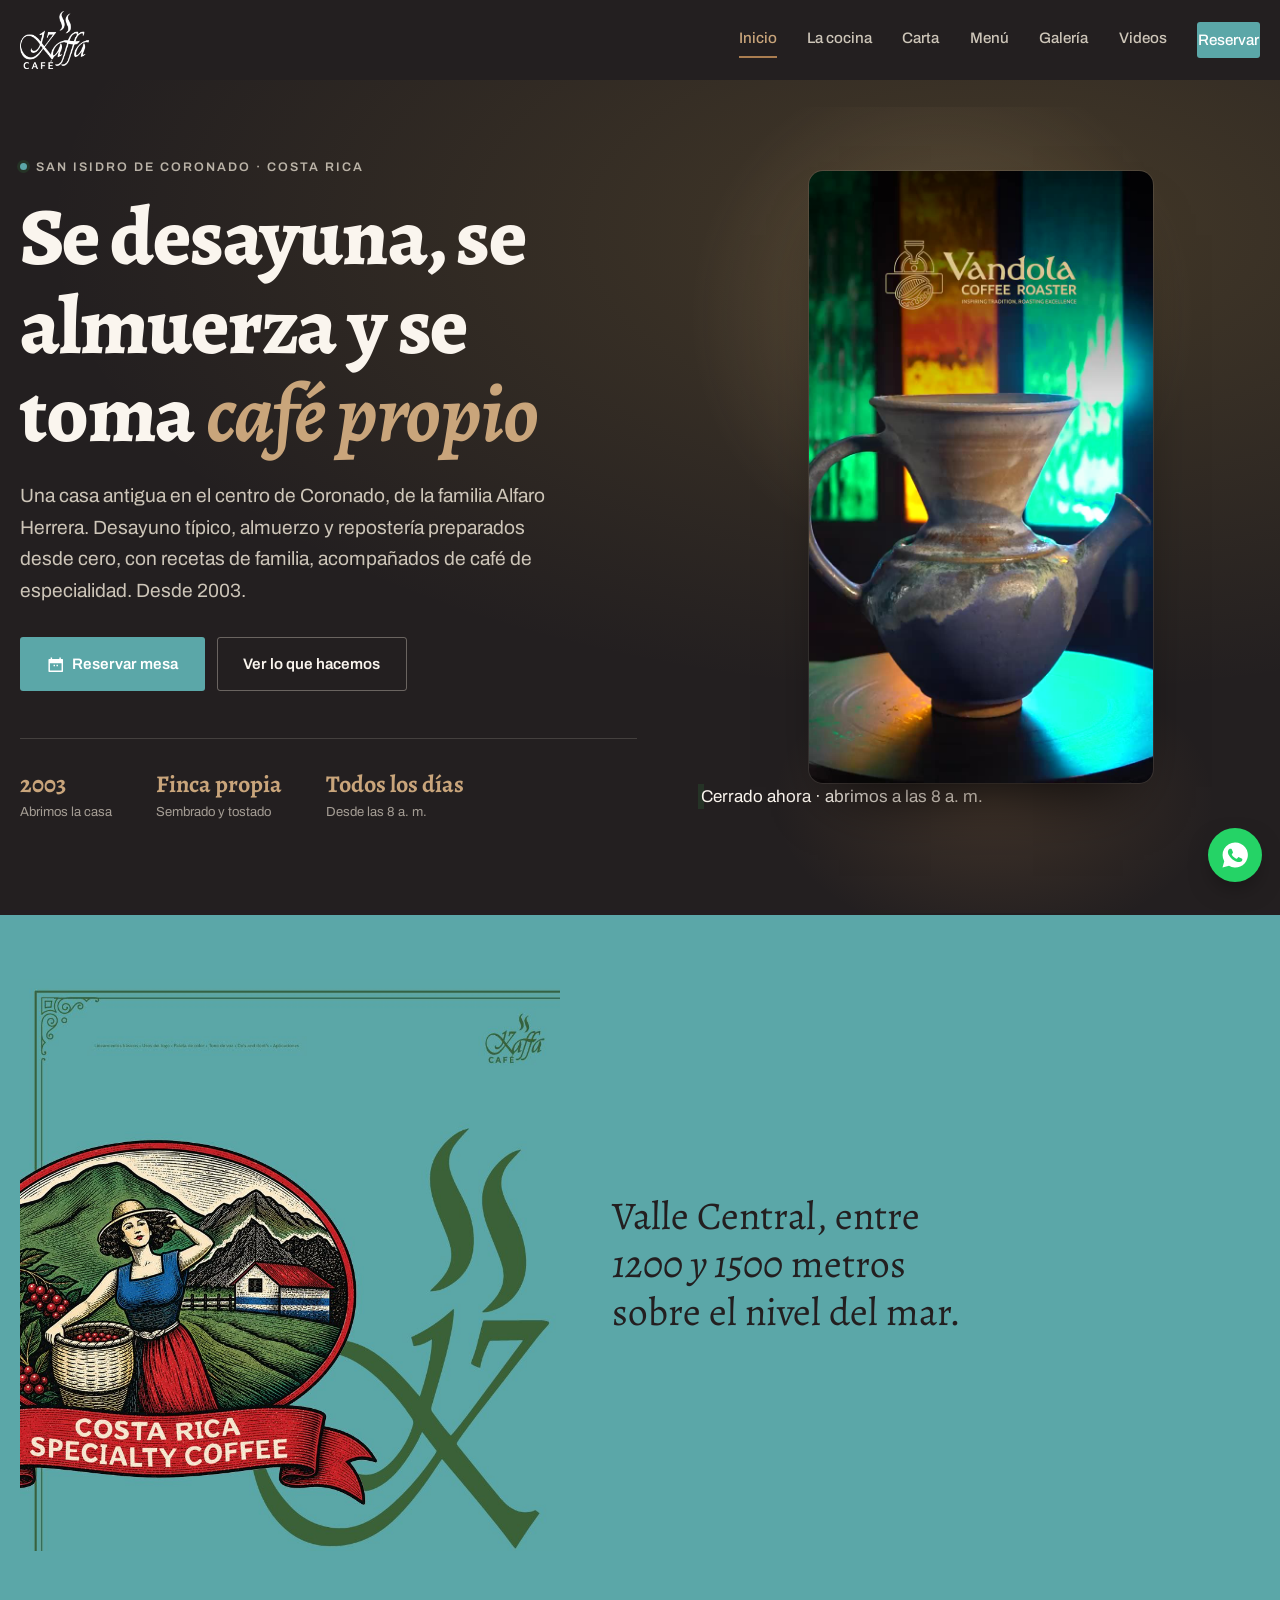
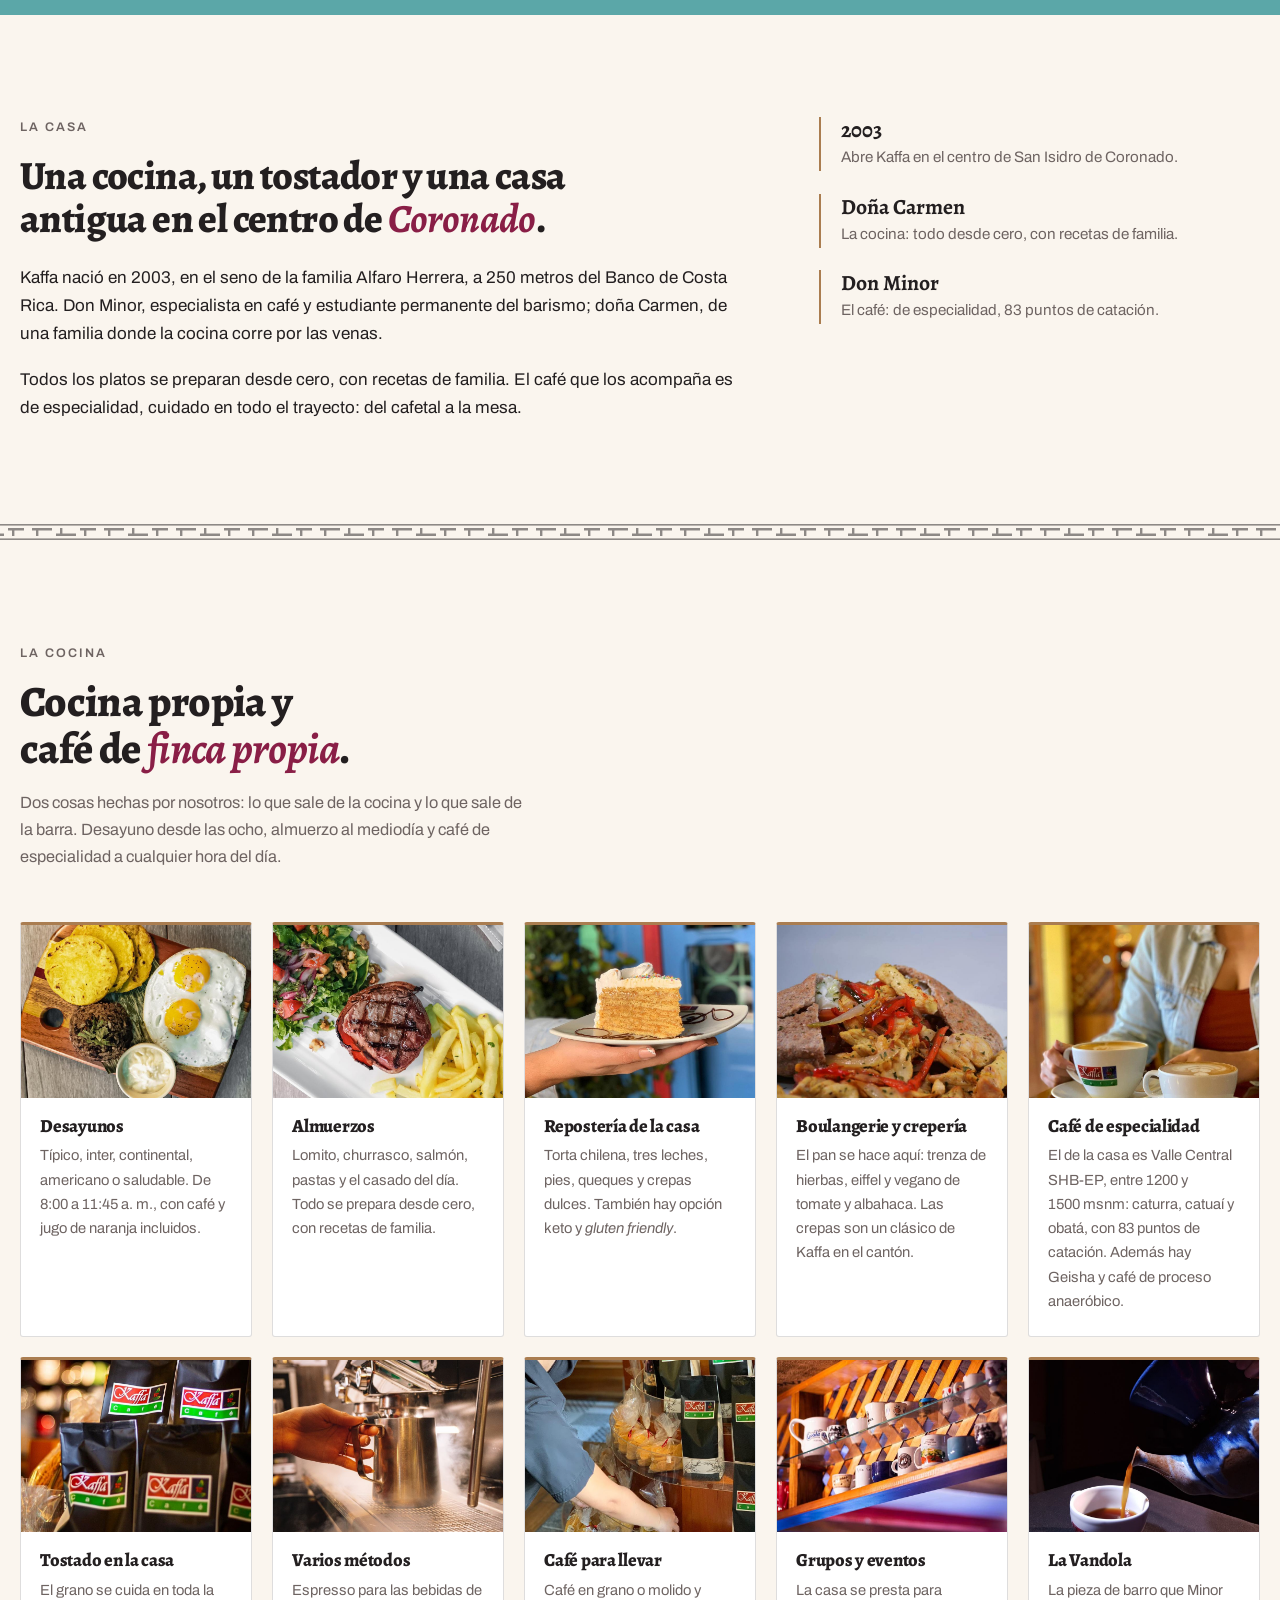
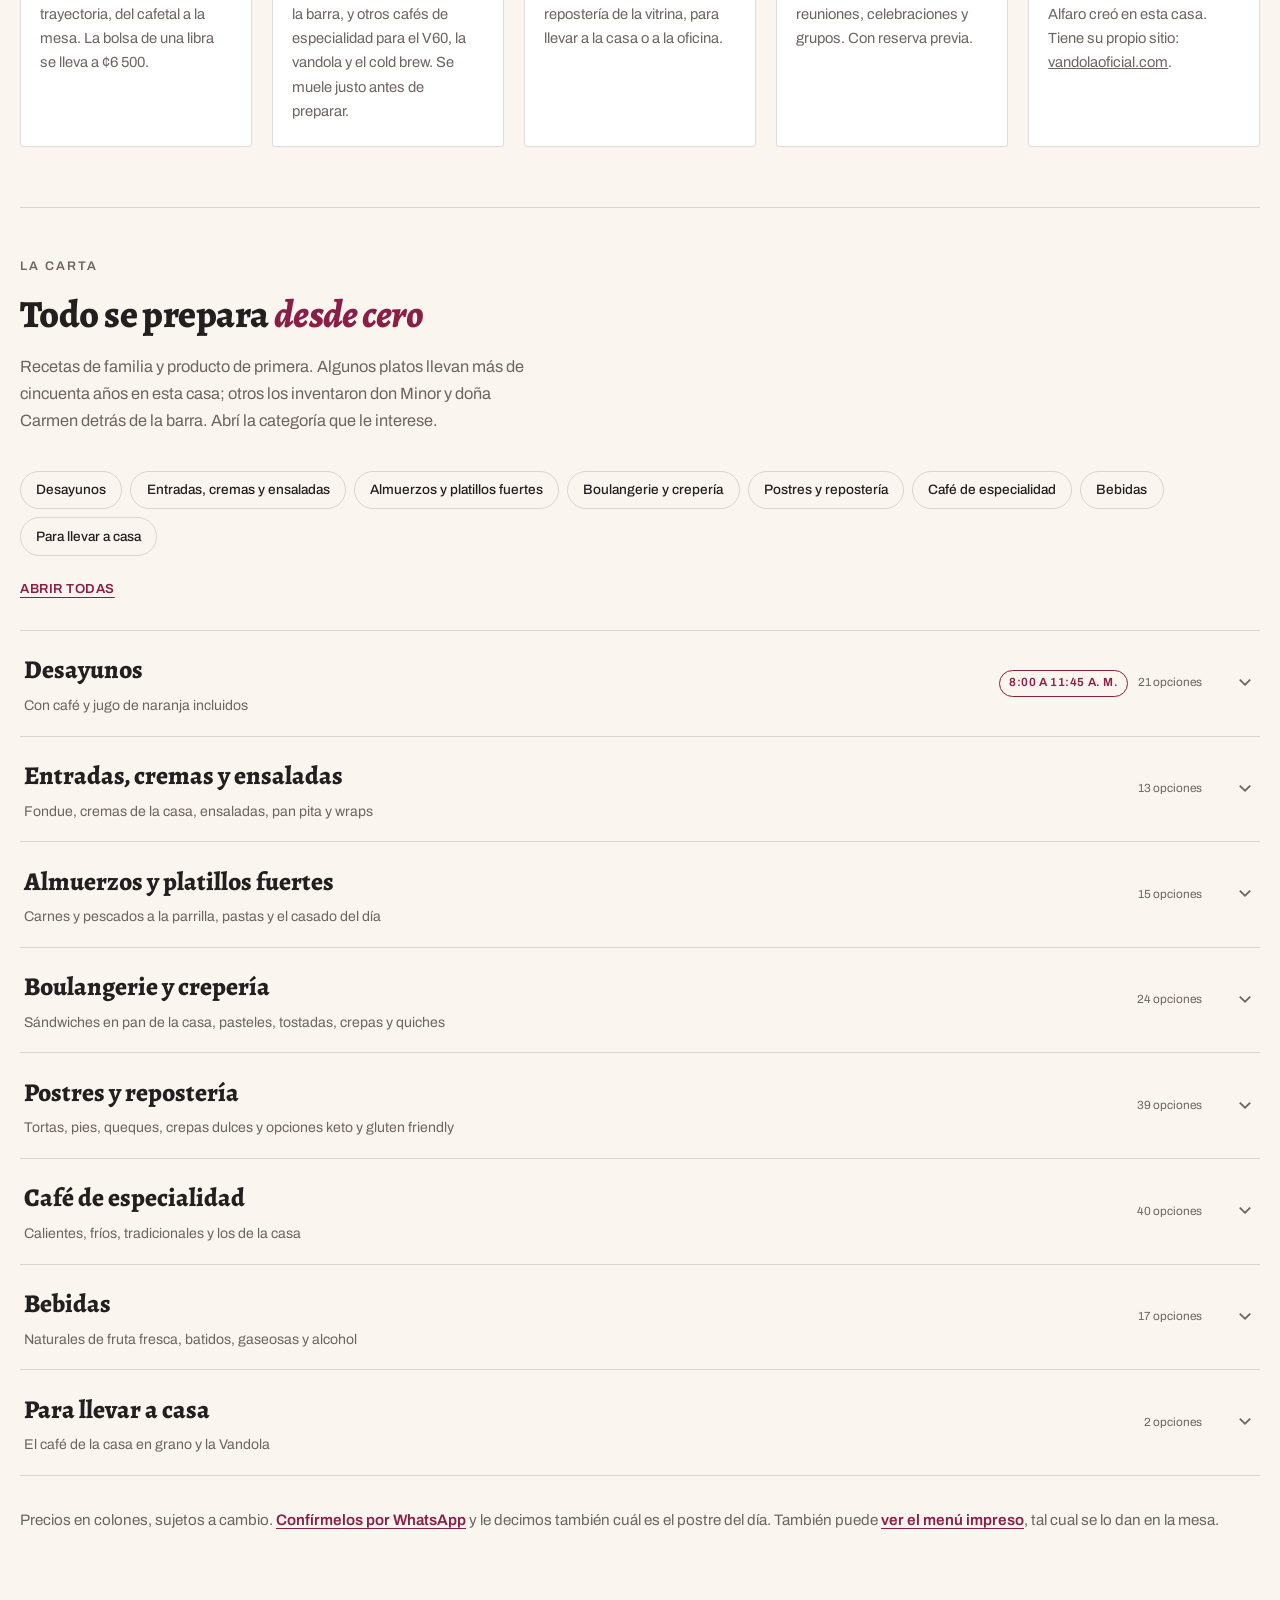
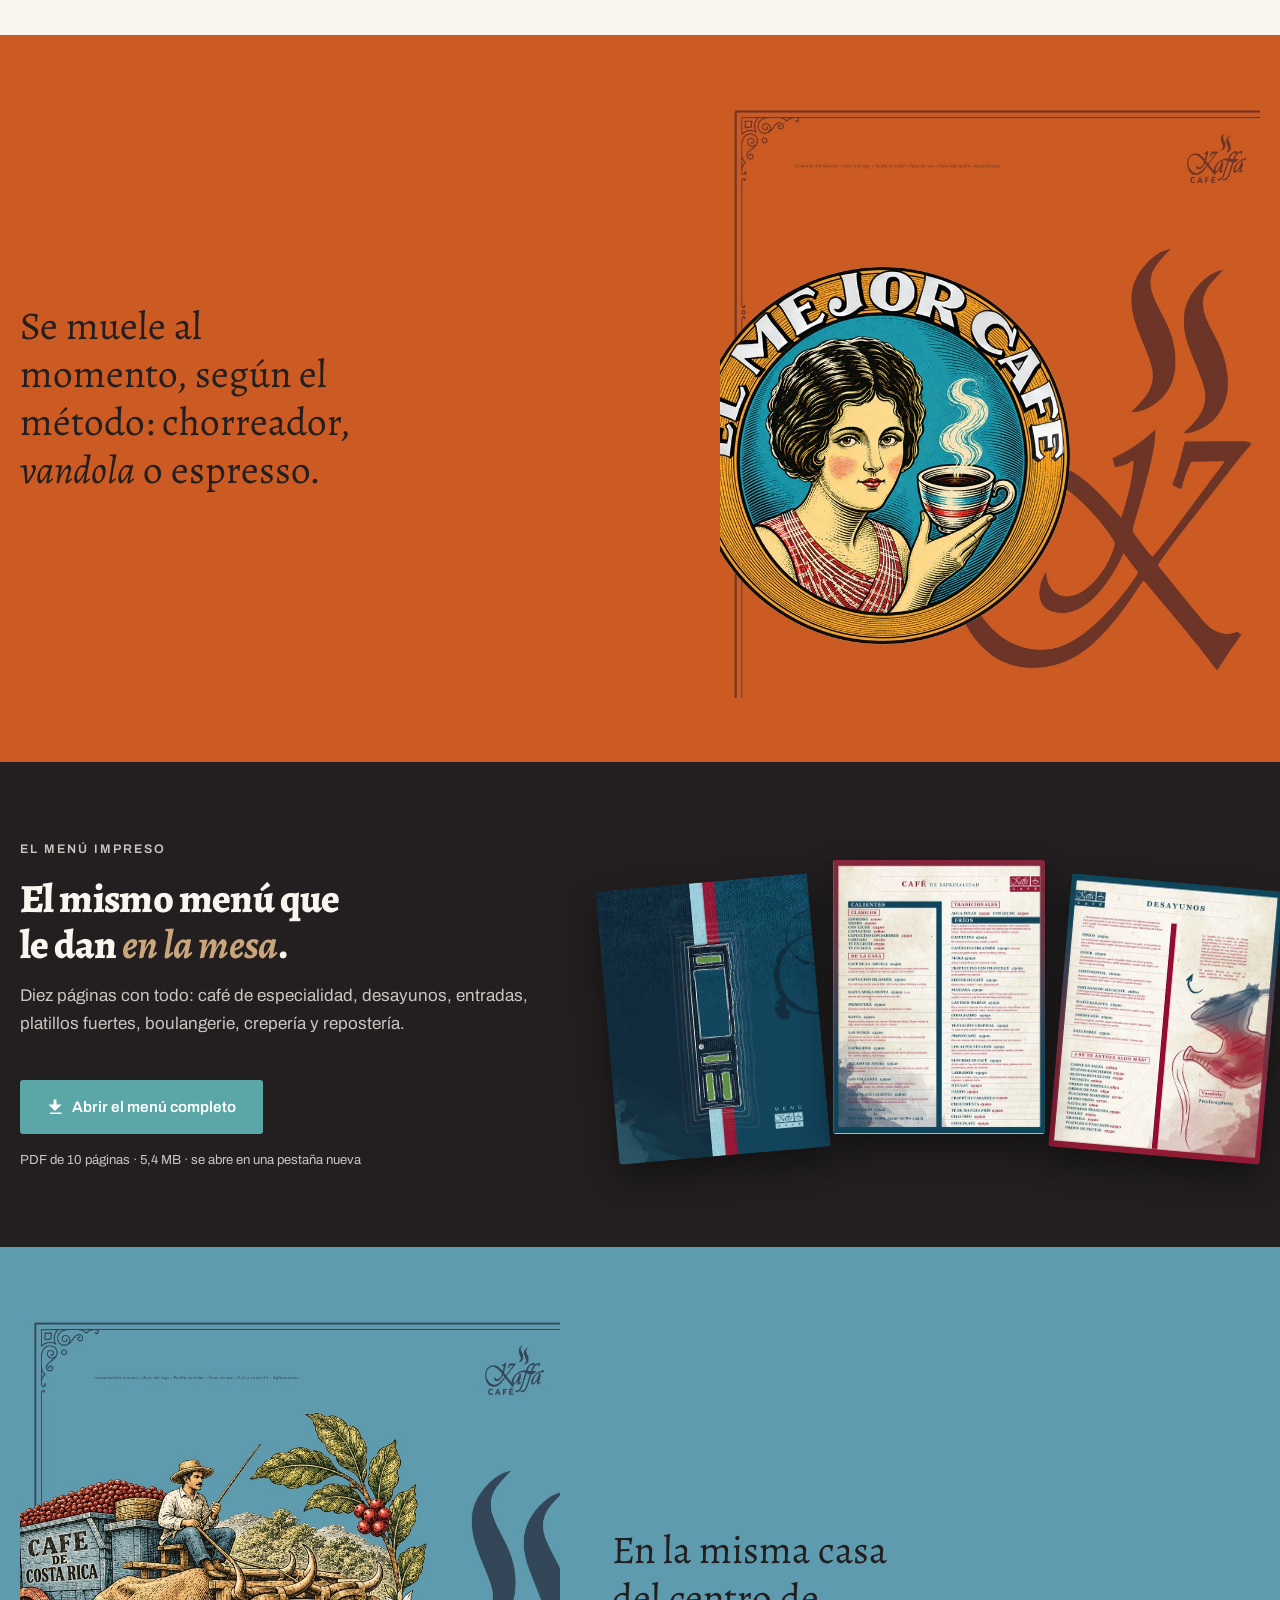
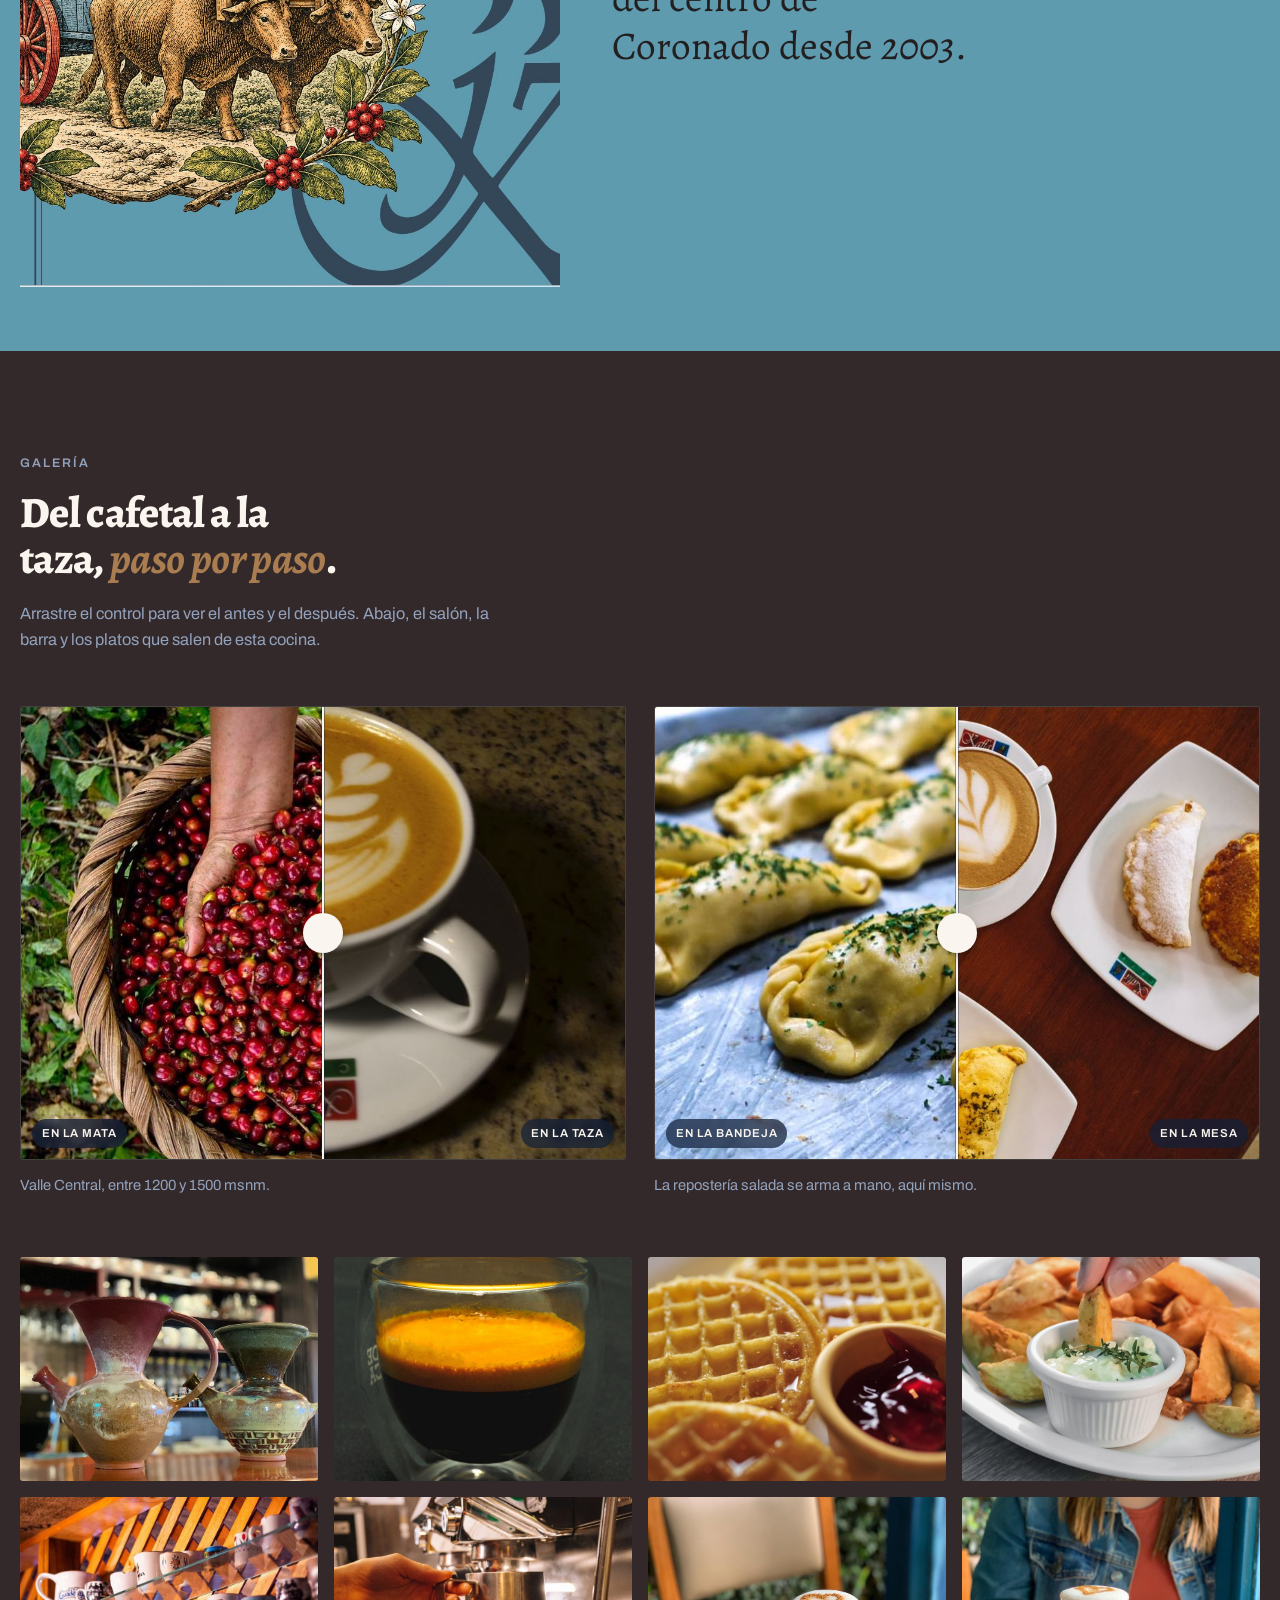
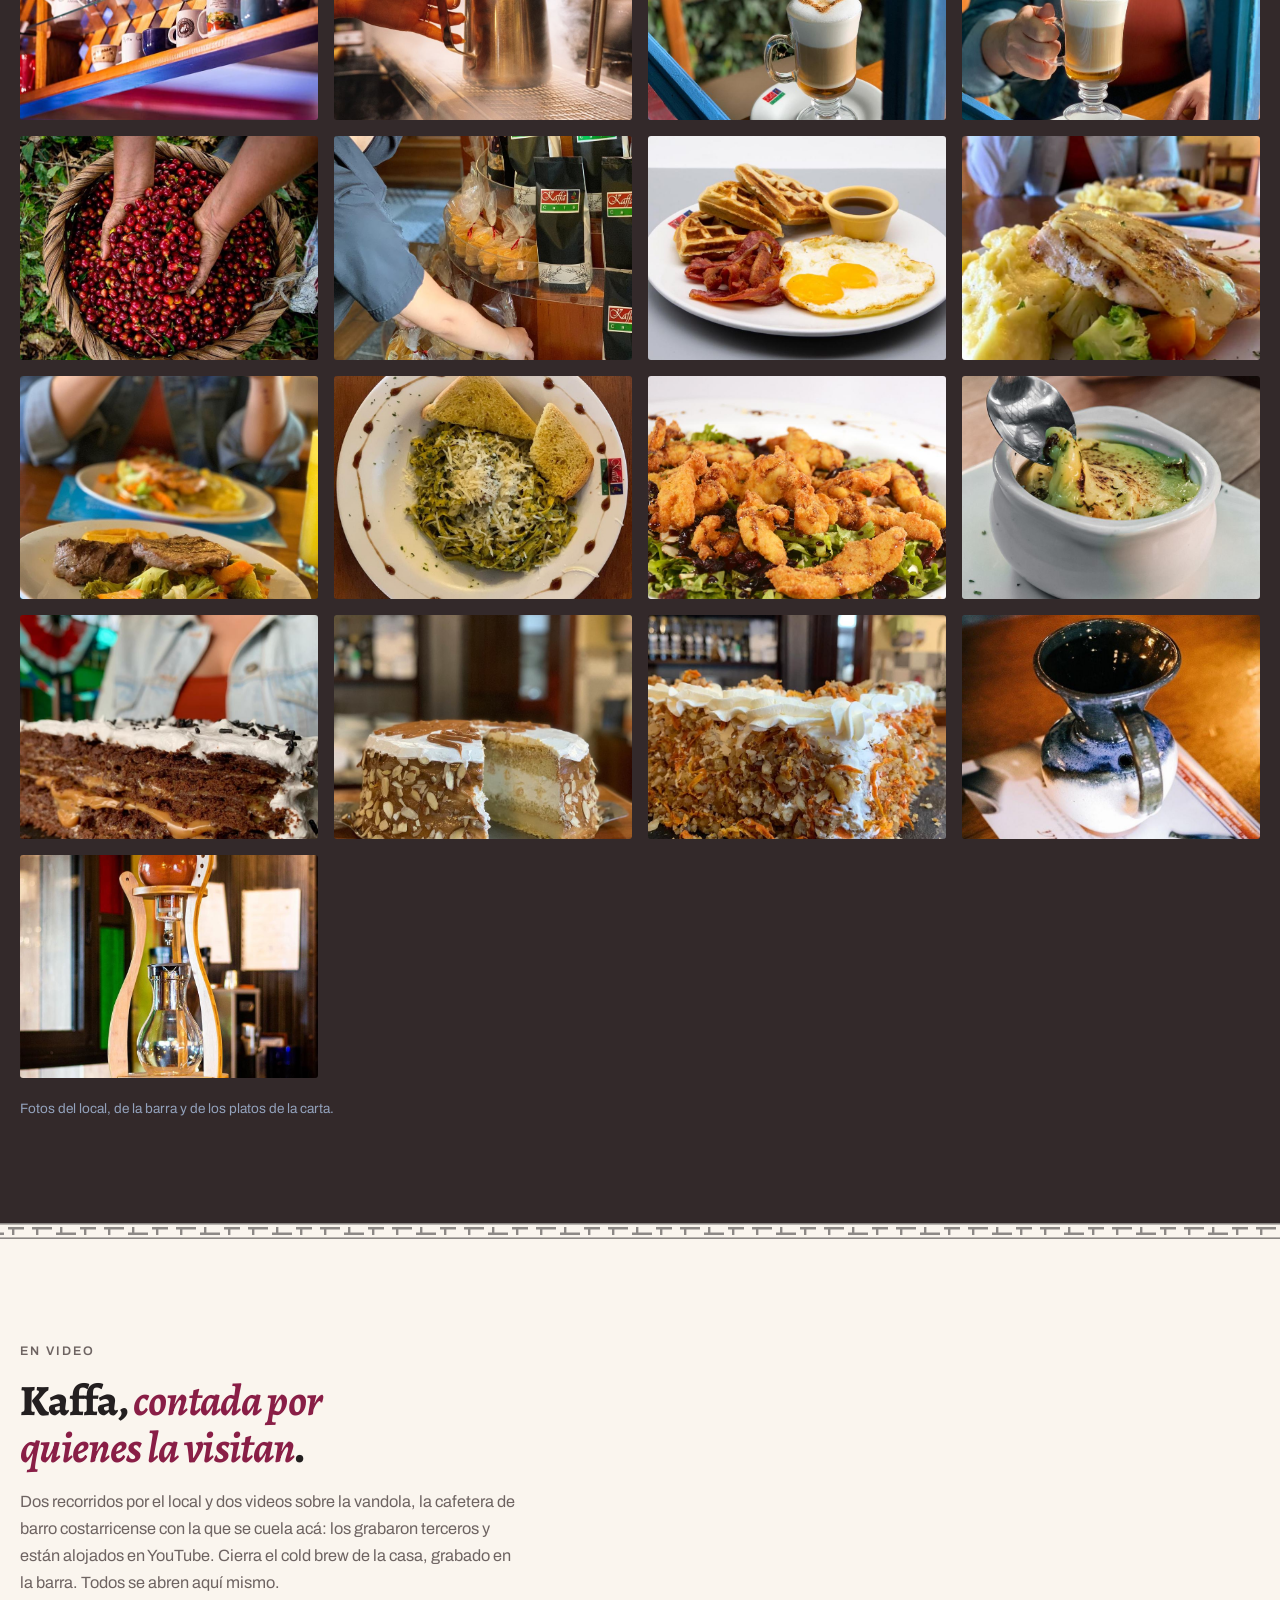
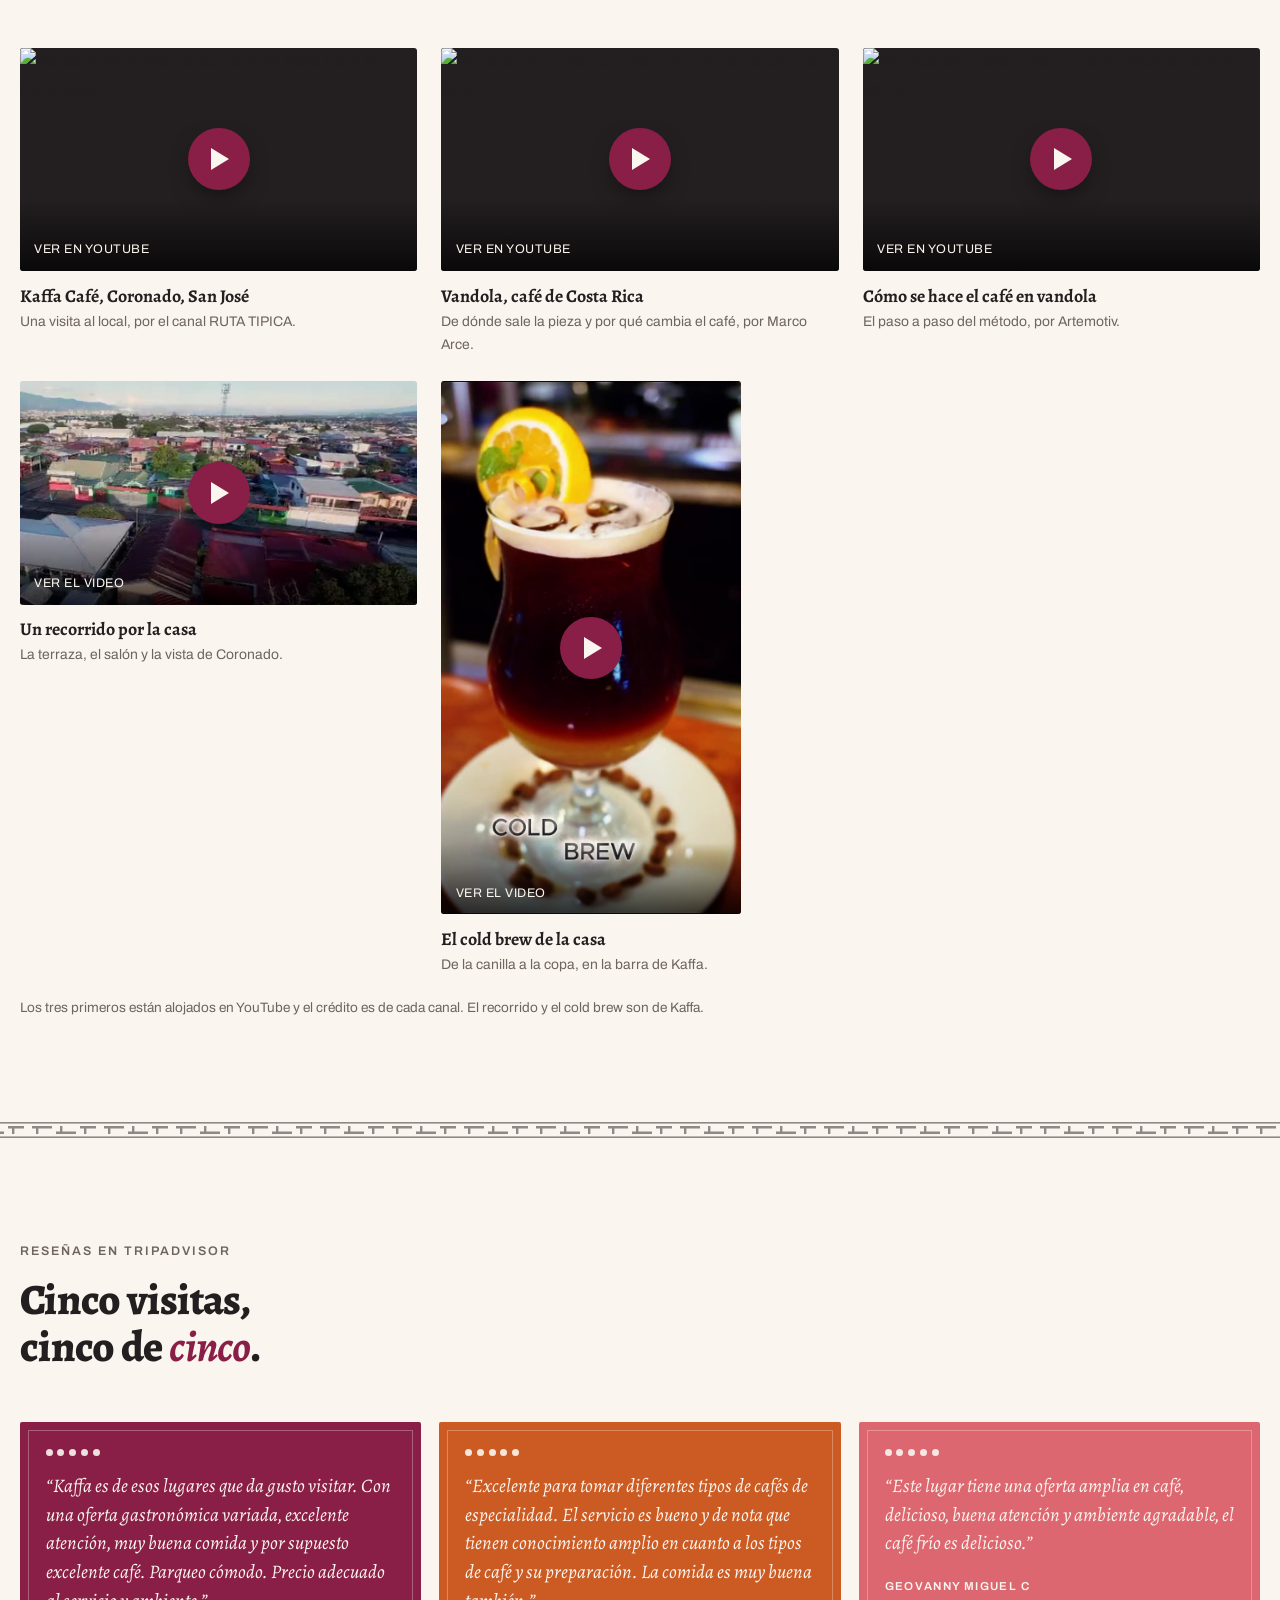
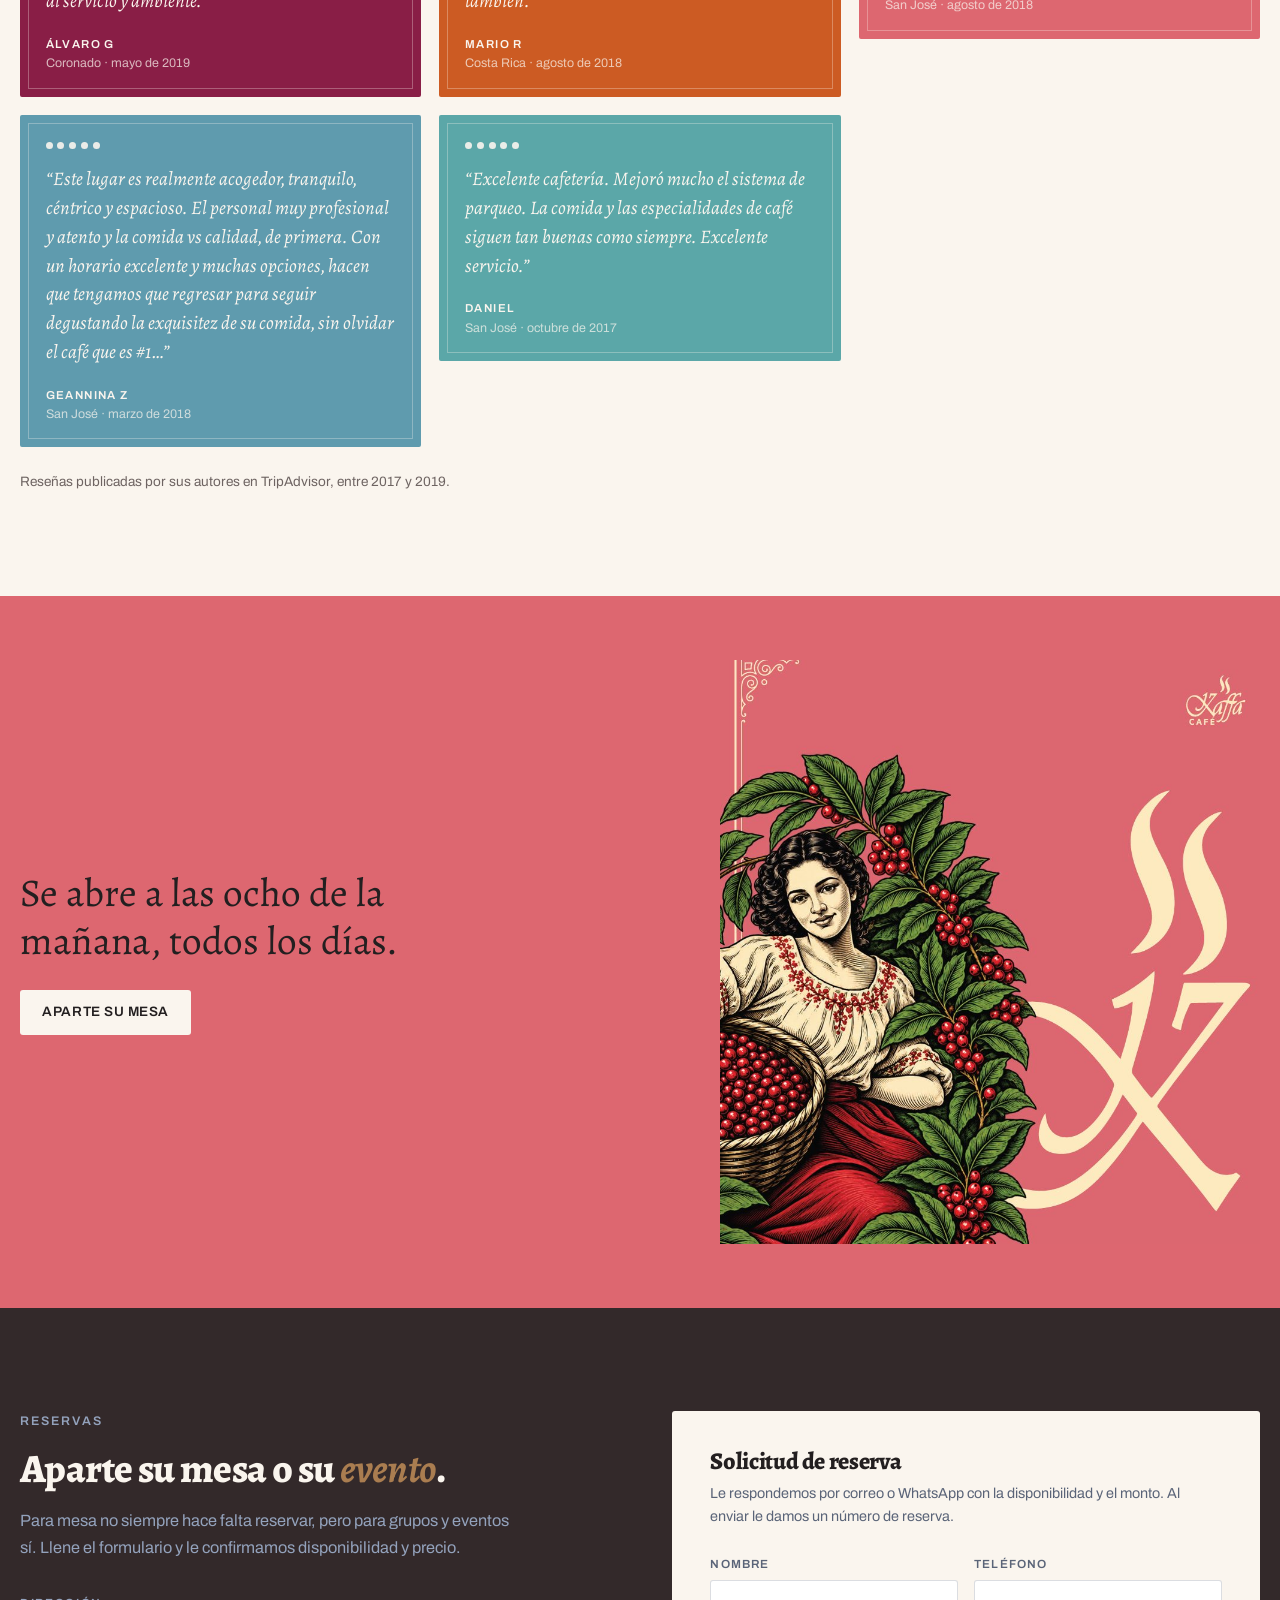
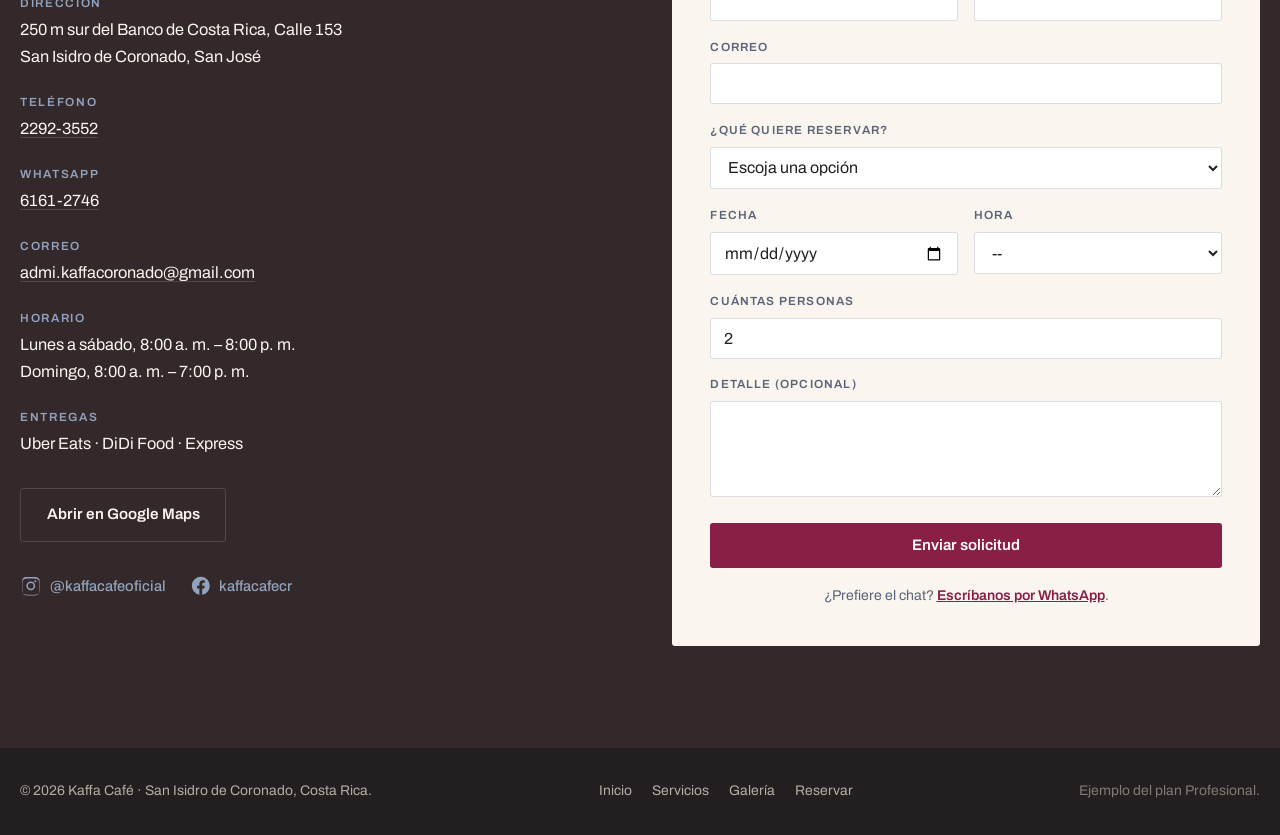
==== commit 2efe5f9d: "Entra el lote de fotos de Kaffa y el video del recorrido EL COMPARADOR DE LAS EMPANADAS ESTABA MINTI" ====
--- a/index.html
+++ b/index.html
@@ -249,7 +249,7 @@
       </article>
 
       <article class="servicio">
-        <figure><img src="assets/img/barra-barista.jpg" alt="Barista preparando un espresso en la barra de Kaffa" width="880" height="660" loading="lazy"></figure>
+        <figure><img src="assets/img/barra-vapor.jpg" alt="Vaporizando la leche en la barra de Kaffa" width="880" height="660" loading="lazy"></figure>
         <div class="servicio__cuerpo">
           <h3>Varios métodos</h3>
           <p>Espresso para las bebidas de la barra, y otros cafés de especialidad para el V60, la vandola y el cold brew. Se muele justo antes de preparar.</p>
@@ -273,7 +273,7 @@
       </article>
 
       <article class="servicio">
-        <figure><img src="assets/img/vandola-ceramica.jpg" alt="Dos vandolas de barro hechas a mano, sobre la barra de Kaffa" width="880" height="660" loading="lazy"></figure>
+        <figure><img src="assets/img/vandola-vertiendo.jpg" alt="Una vandola de barro sirviendo café en la taza" width="880" height="660" loading="lazy"></figure>
         <div class="servicio__cuerpo">
           <h3>La Vandola</h3>
           <p>La pieza de barro que Minor Alfaro creó en esta casa. Tiene su propio sitio: <a href="https://vandolaoficial.com" target="_blank" rel="noopener">vandolaoficial.com</a>.</p>
@@ -539,7 +539,7 @@
 
       <div class="grupo__cuerpo">
         <figure class="grupo__foto">
-          <img src="assets/img/torta-chilena.jpg" alt="Rebanada de torta chilena en un plato de Kaffa Café" width="880" height="660" loading="lazy">
+          <img src="assets/img/red-velvet.jpg" alt="Torta red velvet entera, decorada con fresas, arándanos y chocolate blanco" width="880" height="660" loading="lazy">
         </figure>
         <div class="grupo__lista">
       <div class="sub">
@@ -878,7 +878,7 @@
       <figure class="comparador" style="--pos:50%">
         <div class="comparador__marco">
           <img class="comparador__antes" src="assets/img/cafetal-grano.jpg" alt="Manos sosteniendo una canasta de granos de café maduros" width="880" height="660" loading="lazy">
-          <img class="comparador__despues" src="assets/img/cafe-latte.jpg" alt="Café con leche servido junto a la ventana del local" width="880" height="660" loading="lazy">
+          <img class="comparador__despues" src="assets/img/cafe-capuccino.jpg" alt="Capuchino de Kaffa con una rosetta dibujada en la leche" width="880" height="660" loading="lazy">
           <span class="comparador__linea" aria-hidden="true"></span>
           <span class="comparador__pastilla comparador__pastilla--a" aria-hidden="true">En la mata</span>
           <span class="comparador__pastilla comparador__pastilla--b" aria-hidden="true">En la taza</span>
@@ -891,7 +891,7 @@
       <figure class="comparador" style="--pos:50%">
         <div class="comparador__marco">
           <img class="comparador__antes" src="assets/img/empanaditas.jpg" alt="Empanaditas armadas a mano en la bandeja, antes de hornear" width="880" height="660" loading="lazy">
-          <img class="comparador__despues" src="assets/img/papas-alioli.jpg" alt="Empanaditas horneadas servidas con alioli" width="880" height="660" loading="lazy">
+          <img class="comparador__despues" src="assets/img/empanaditas-servidas.jpg" alt="Las empanaditas ya horneadas, servidas en la mesa con un capuchino" width="880" height="660" loading="lazy">
           <span class="comparador__linea" aria-hidden="true"></span>
           <span class="comparador__pastilla comparador__pastilla--a" aria-hidden="true">En la bandeja</span>
           <span class="comparador__pastilla comparador__pastilla--b" aria-hidden="true">En la mesa</span>
@@ -906,8 +906,12 @@
     <!-- GALERÍA: admite hasta 25 fotos. Hoy van 12, las ilustraciones de relleno
          que existen. Se agregan más copiando un <figure>. -->
     <div class="galeria">
+      <figure><img src="assets/img/vandola-ceramica.jpg" alt="Dos vandolas de barro hechas a mano, sobre la barra de Kaffa" width="880" height="660" loading="lazy"></figure>
+      <figure><img src="assets/img/espresso-crema.jpg" alt="Un espresso de Kaffa en vaso de doble pared, con su crema" width="880" height="660" loading="lazy"></figure>
+      <figure><img src="assets/img/waffles.jpg" alt="Waffles de la casa con miel y mermelada de frutos rojos" width="880" height="660" loading="lazy"></figure>
+      <figure><img src="assets/img/papas-alioli.jpg" alt="Papas campesinas en gajos, servidas con alioli" width="880" height="660" loading="lazy"></figure>
       <figure><img src="assets/img/local-tazas.jpg" alt="El salón de Kaffa Café con su estante de tazas" width="880" height="660" loading="lazy"></figure>
-      <figure><img src="assets/img/barra-barista.jpg" alt="Barista preparando un espresso en la barra de Kaffa" width="880" height="660" loading="lazy"></figure>
+      <figure><img src="assets/img/barra-vapor.jpg" alt="Vaporizando la leche en la barra de Kaffa" width="880" height="660" loading="lazy"></figure>
       <figure><img src="assets/img/cafe-latte.jpg" alt="Café con leche servido junto a la ventana" width="880" height="660" loading="lazy"></figure>
       <figure><img src="assets/img/cafe-servido.jpg" alt="Capuccino servido en la mesa de una clienta" width="880" height="660" loading="lazy"></figure>
       <figure><img src="assets/img/cafetal-grano.jpg" alt="Canasta de granos de café maduros recién cosechados" width="880" height="660" loading="lazy"></figure>
@@ -954,7 +958,7 @@
       <p class="eyebrow">En video</p>
       <h2 id="h-videos">Kaffa, <em>contada por quienes la visitan</em>.</h2>
       <p class="bajada">
-        Una visita al local y dos videos sobre la vandola, la cafetera de barro
+        Dos recorridos por el local y dos videos sobre la vandola, la cafetera de barro
         costarricense con la que se cuela acá: los grabaron terceros y están
         alojados en YouTube. Cierra el cold brew de la casa, grabado en la barra.
         Todos se abren aquí mismo.
@@ -1012,7 +1016,25 @@
       </figure>
 
 
-      <!-- El único video propio de la tanda: lo grabó Kaffa, no un tercero, y
+      <!-- Segundo video propio: el recorrido por el local que grabó Kaffa.
+           Viene apaisado, así que va en tarjeta normal. Igual que el otro,
+           se descarga solo cuando alguien lo toca. -->
+      <figure class="video">
+        <a class="video__disparo" data-local="assets/video/recorrido.mp4"
+           href="assets/video/recorrido.mp4">
+          <img src="assets/img/recorrido-cartel.jpg"
+               alt="Portada del video: vista de Coronado desde la terraza de Kaffa"
+               width="880" height="498" loading="lazy">
+          <span class="video__play" aria-hidden="true"></span>
+          <span class="video__rotulo">Ver el video</span>
+        </a>
+        <figcaption>
+          <b>Un recorrido por la casa</b>
+          <span>La terraza, el salón y la vista de Coronado.</span>
+        </figcaption>
+      </figure>
+
+      <!-- El segundo video propio de la tanda: lo grabó Kaffa, no un tercero, y
            por eso se sirve desde el sitio y no desde YouTube. Viene vertical
            (1080x1920, de teléfono), así que la tarjeta va en formato retrato
            en vez de recortarlo a 16:9. Se carga al tocarlo, igual que los otros. -->
@@ -1035,7 +1057,7 @@
 
     <p class="galeria__nota">
       Los tres primeros están alojados en YouTube y el crédito es de cada canal.
-      El cold brew es de Kaffa.
+      El recorrido y el cold brew son de Kaffa.
     </p>
 
   </div>
